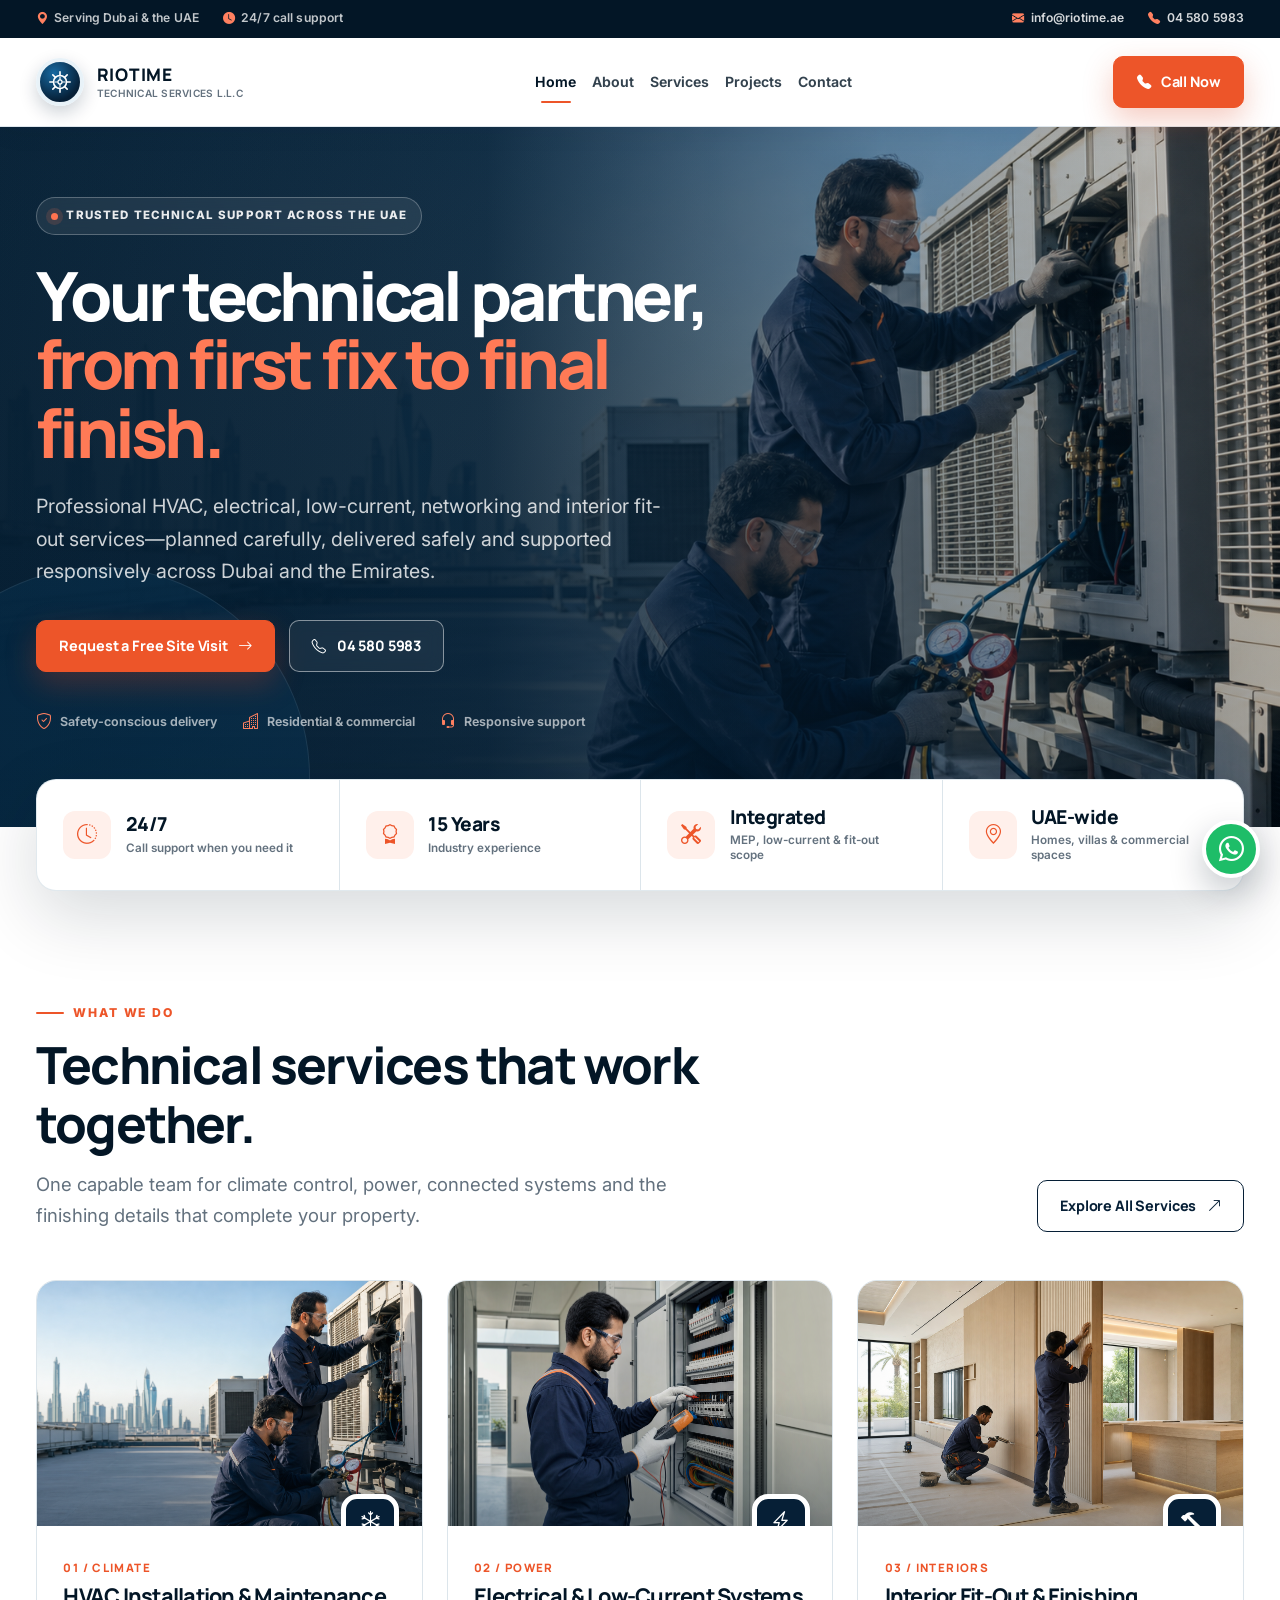
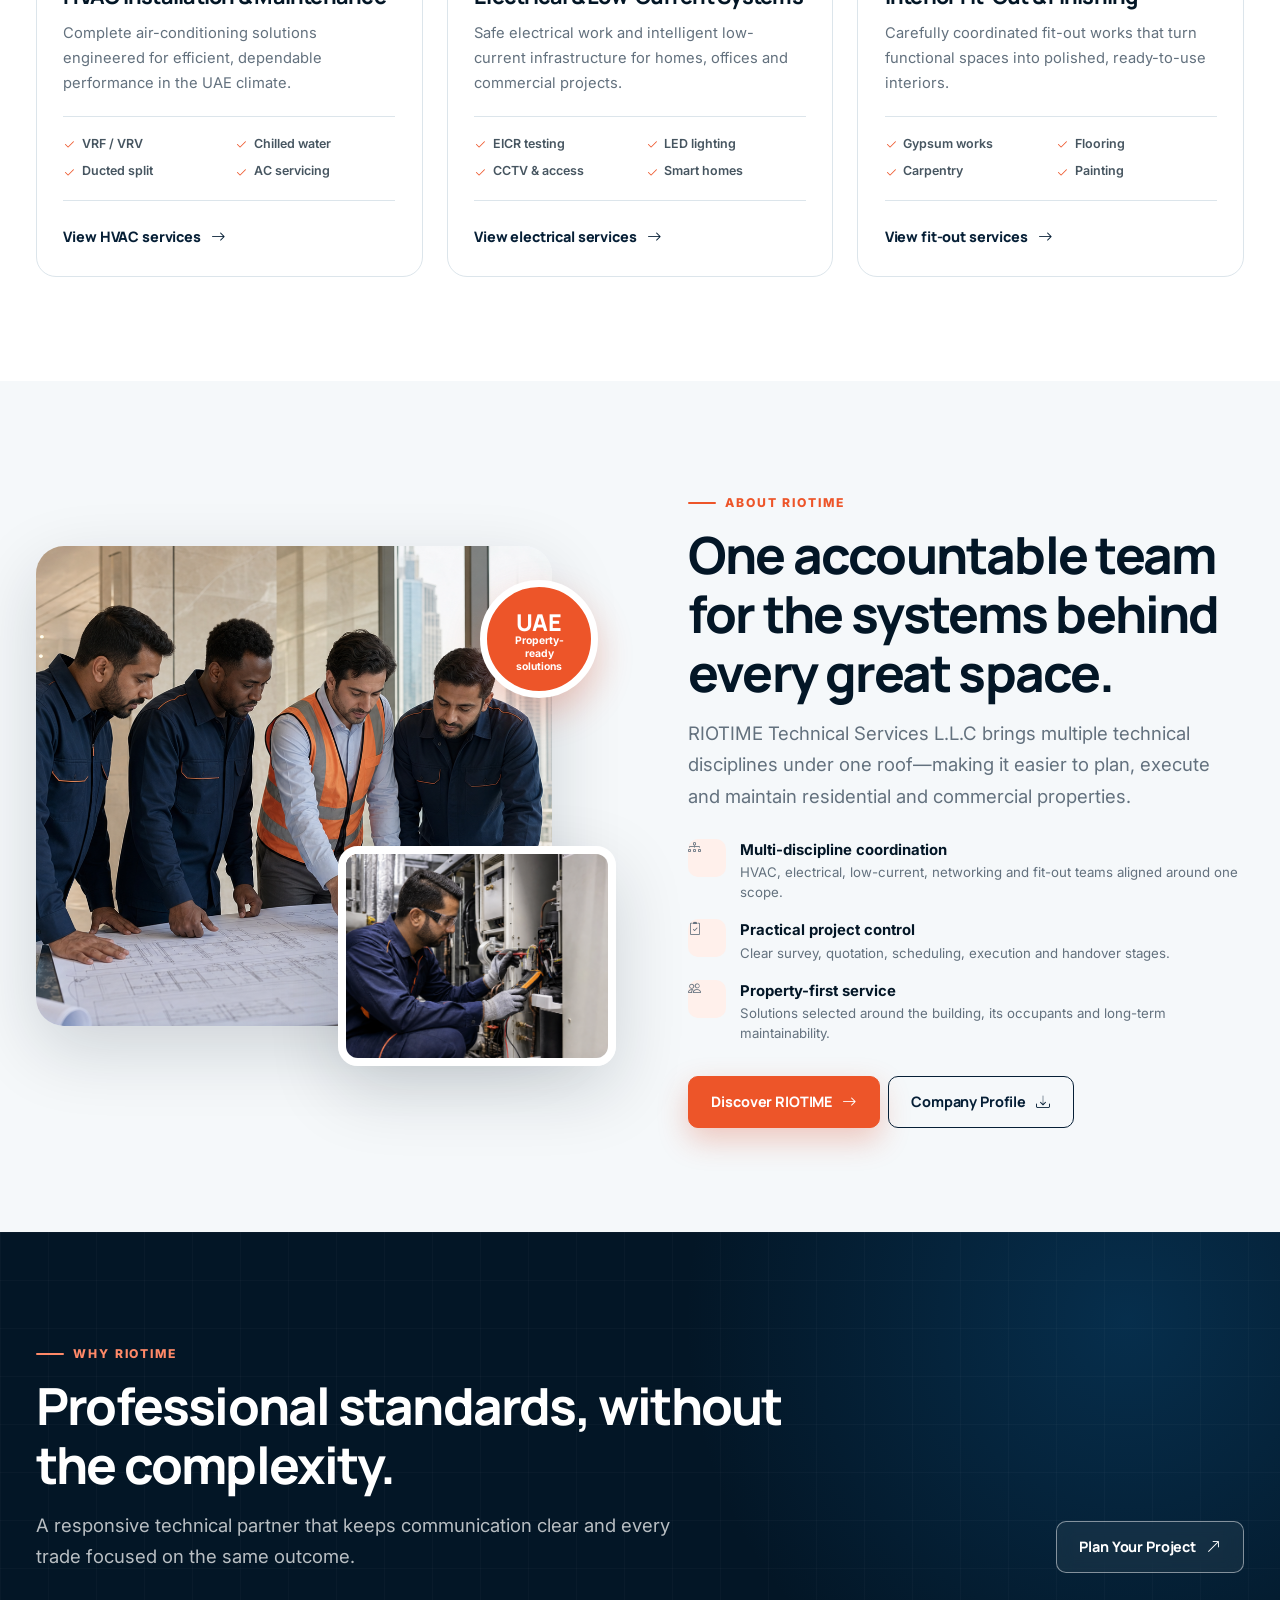
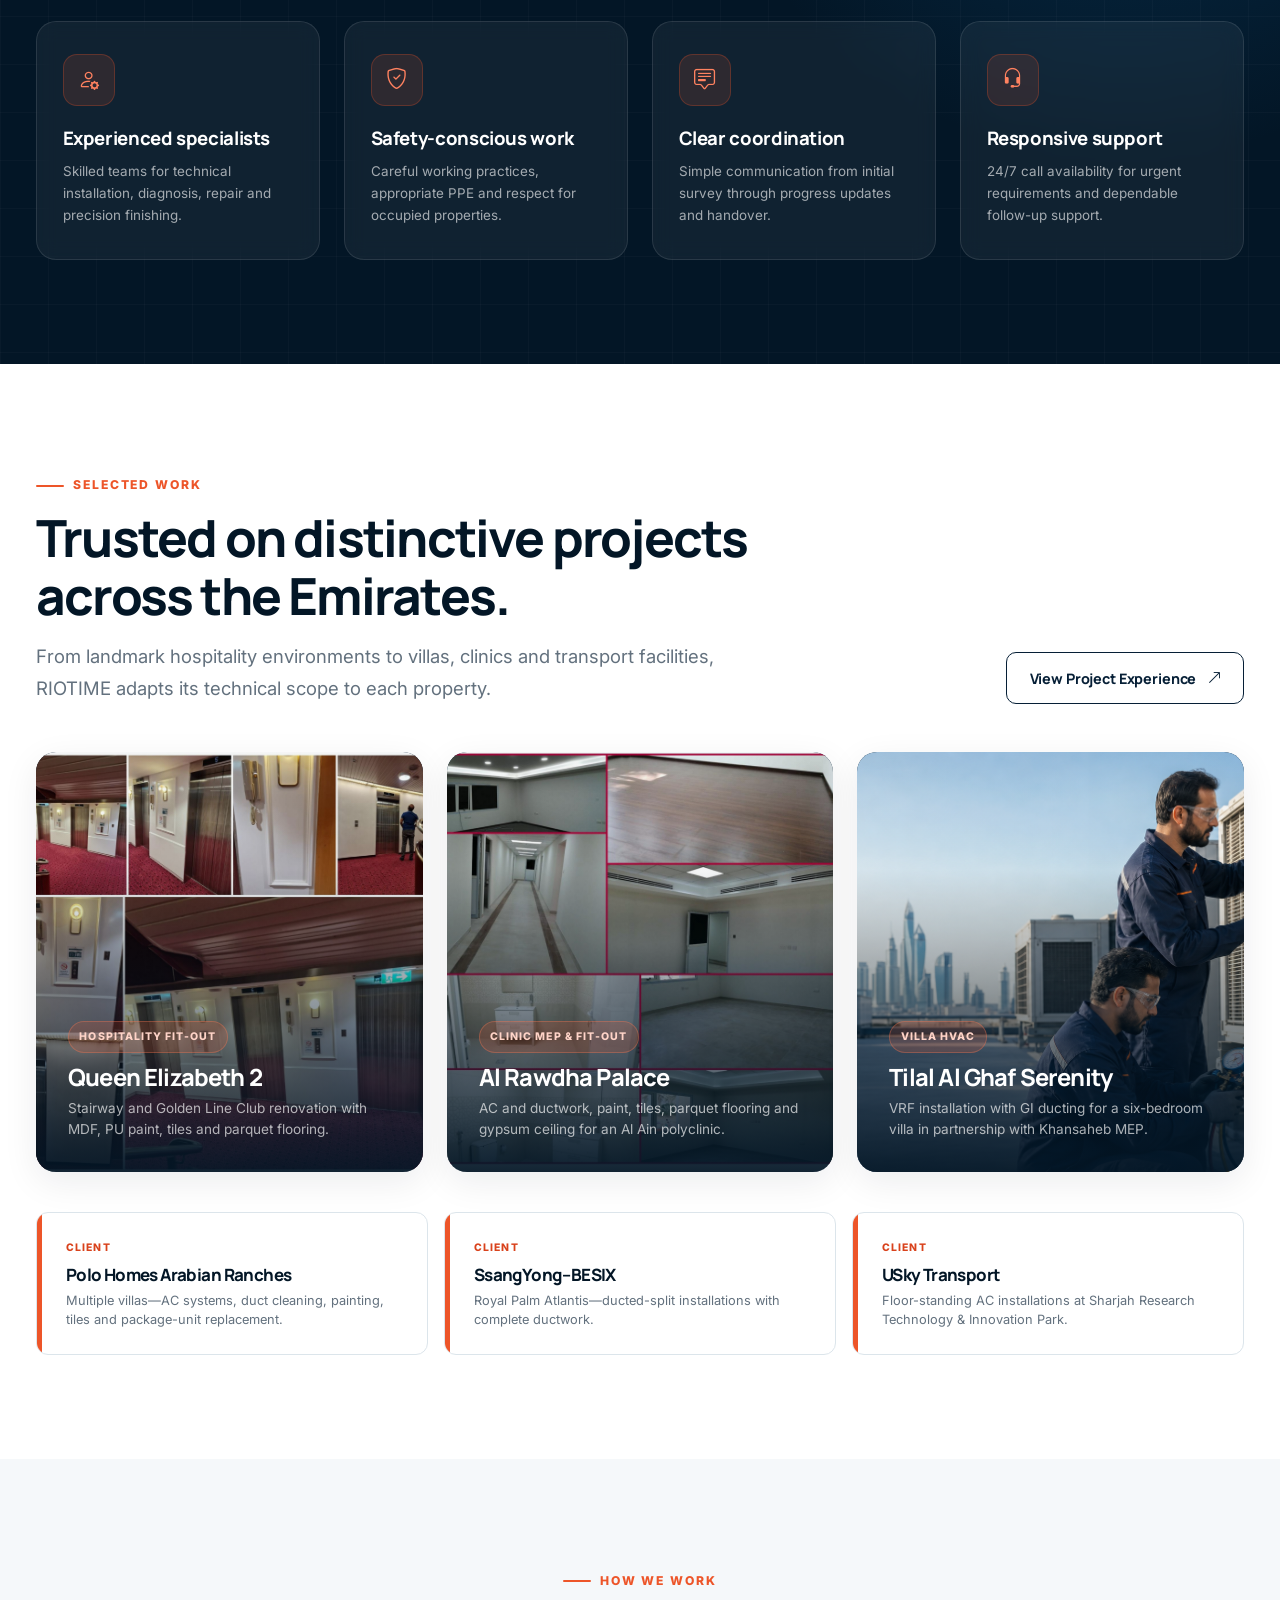
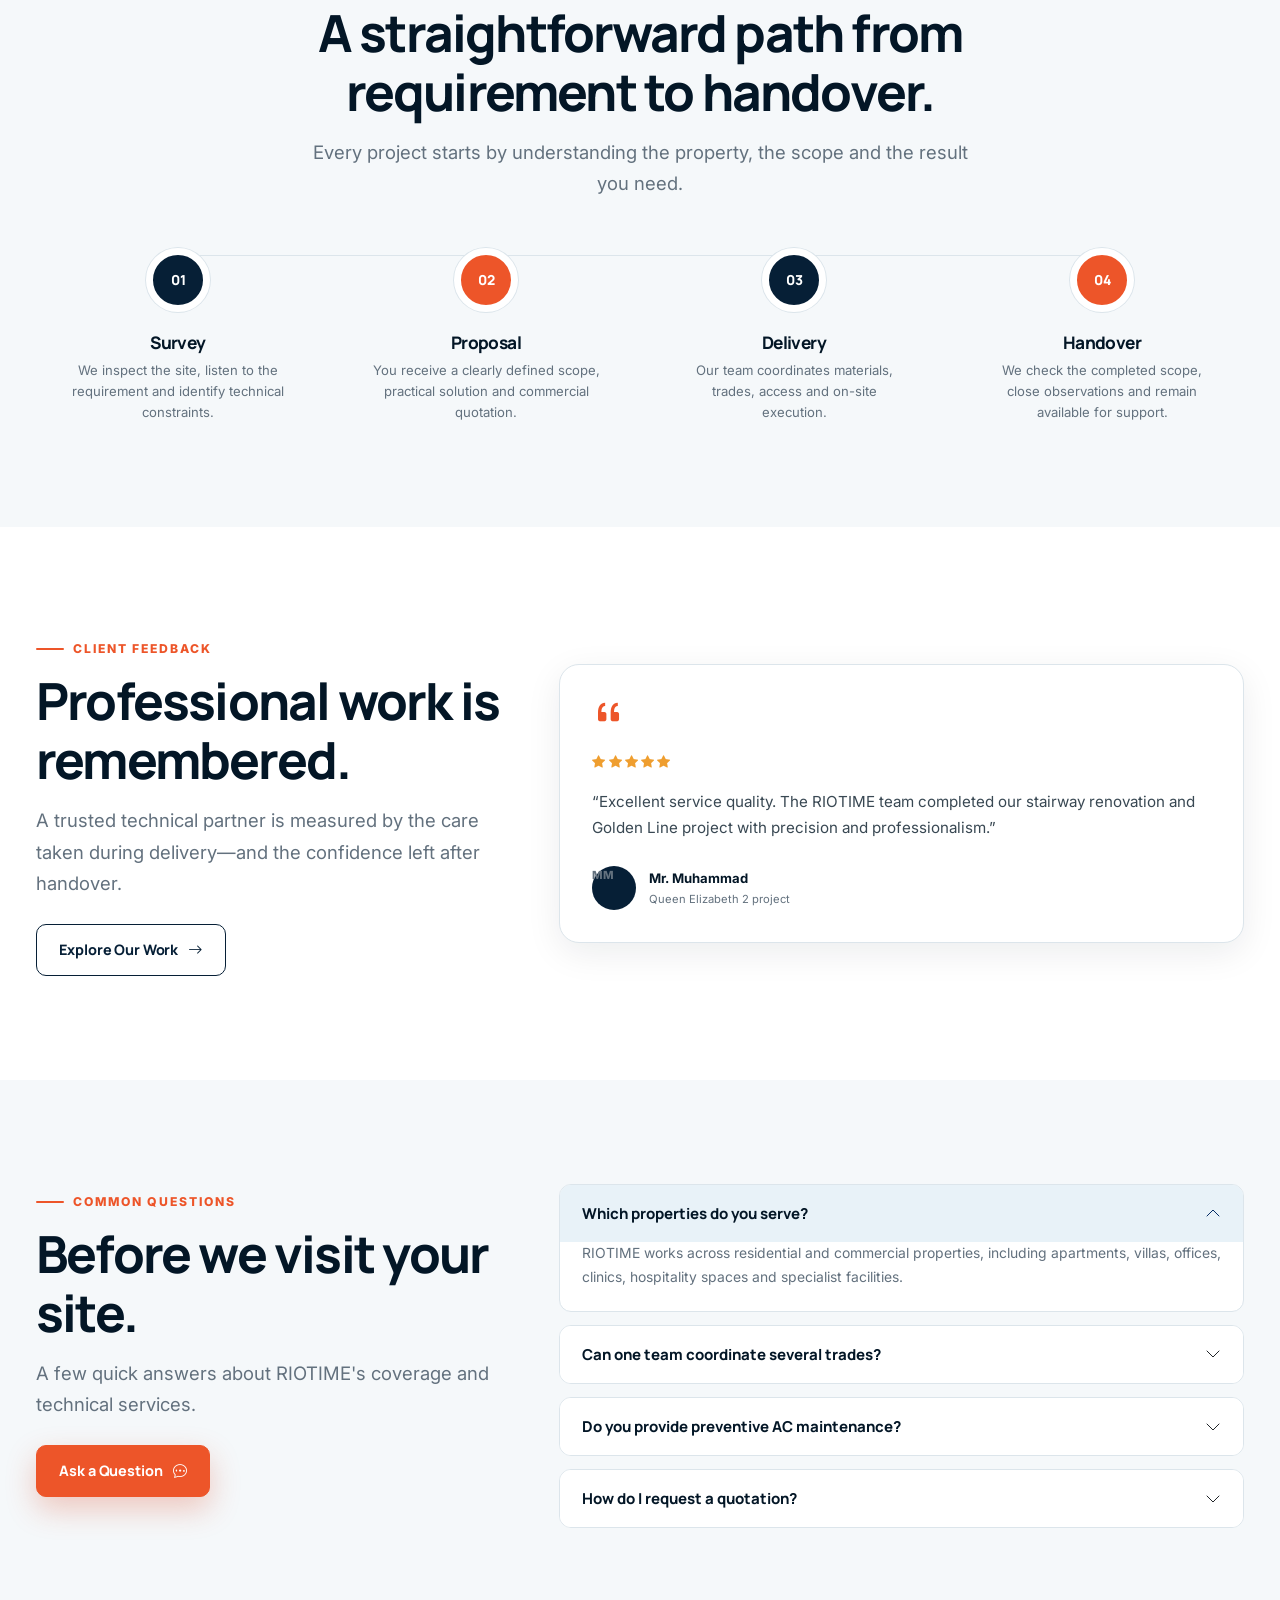
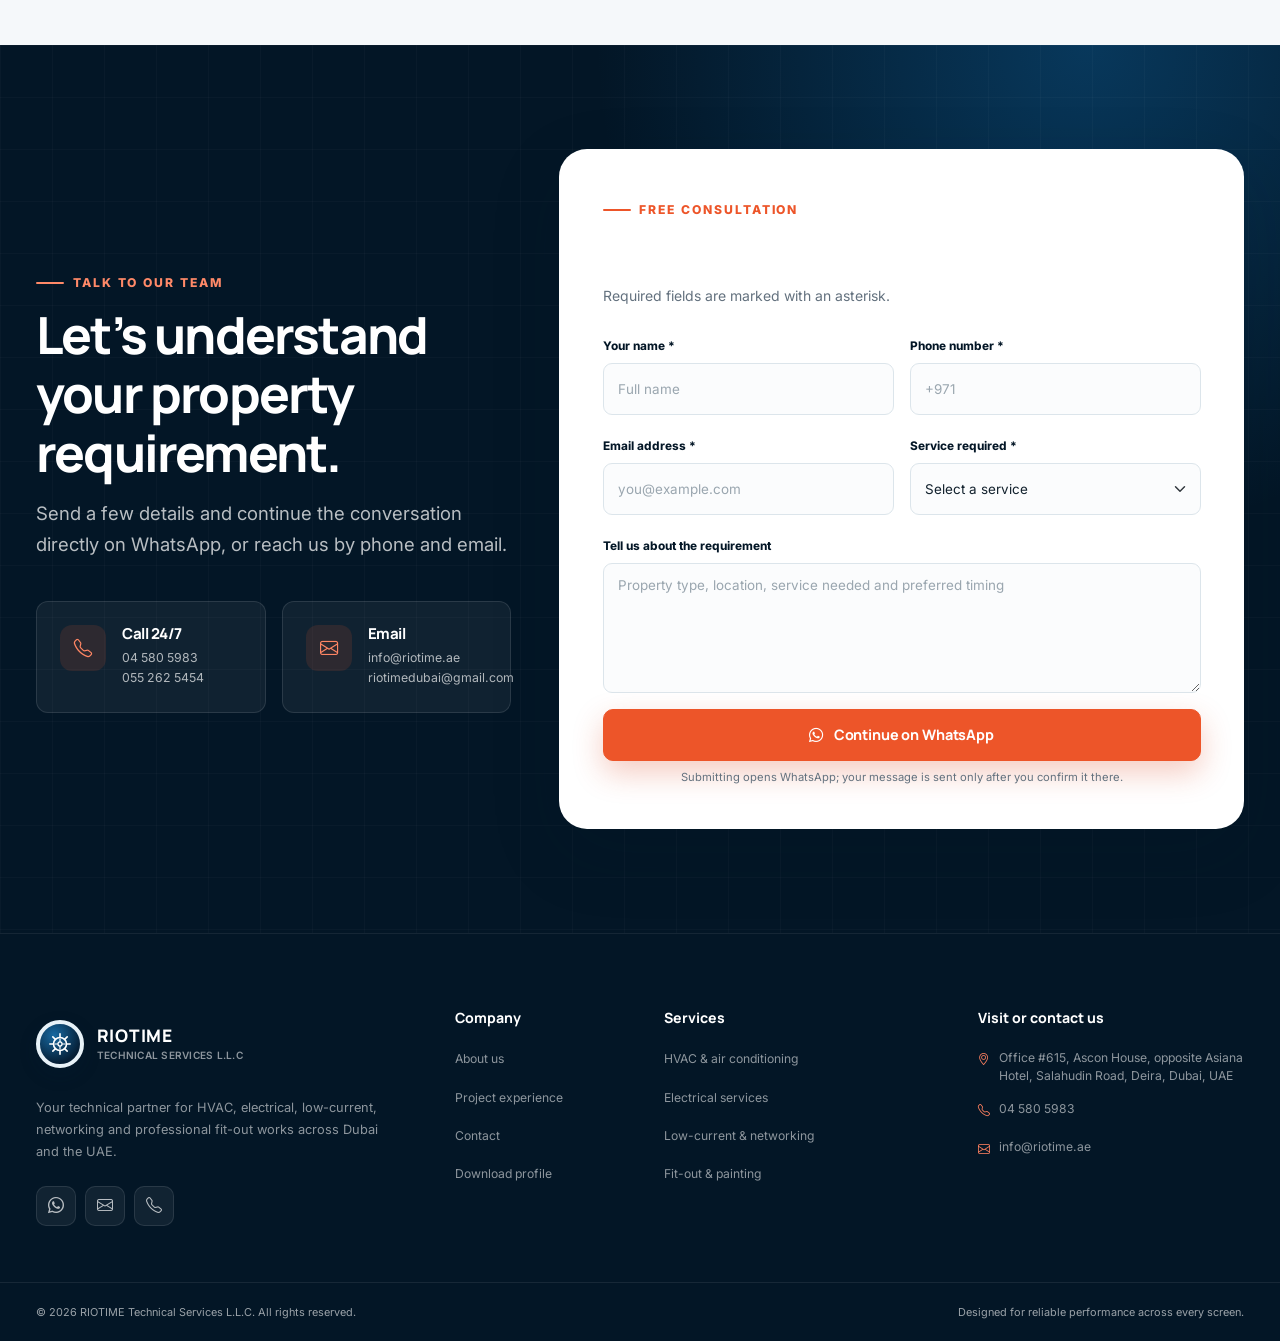
==== index.html @ e153d352 "Build responsive RIOTIME company website" ====
<!doctype html>
<html lang="en">
<head>
  <meta charset="utf-8">
  <meta name="viewport" content="width=device-width, initial-scale=1">
  <meta name="description" content="RIOTIME Technical Services provides professional HVAC, electrical, low-current, networking and interior fit-out services across Dubai and the UAE.">
  <meta name="theme-color" content="#061f36">
  <meta property="og:title" content="RIOTIME Technical Services LLC">
  <meta property="og:description" content="Your technical partner for HVAC, electrical, low-current, networking and fit-out works across the UAE.">
  <meta property="og:type" content="website">
  <meta property="og:image" content="assets/images/hero-hvac.png">
  <meta property="og:url" content="https://www.riotime.ae/">
  <title>RIOTIME Technical Services LLC | Dubai, UAE</title>

  <link rel="icon" href="assets/images/favicon.svg" type="image/svg+xml">
  <link rel="manifest" href="site.webmanifest">
  <link rel="preconnect" href="https://fonts.googleapis.com">
  <link rel="preconnect" href="https://fonts.gstatic.com" crossorigin>
  <link href="https://fonts.googleapis.com/css2?family=Inter:wght@400;500;600;700&family=Manrope:wght@600;700;800&display=swap" rel="stylesheet">
  <link href="https://cdn.jsdelivr.net/npm/bootstrap@5.3.3/dist/css/bootstrap.min.css" rel="stylesheet" integrity="sha384-QWTKZyjpPEjISv5WaRU9OFeRpok6YctnYmDr5pNlyT2bRjXh0JMhjY6hW+ALEwIH" crossorigin="anonymous">
  <link rel="stylesheet" href="https://cdn.jsdelivr.net/npm/bootstrap-icons@1.11.3/font/bootstrap-icons.min.css">
  <link rel="stylesheet" href="assets/css/style.css">
  <script type="application/ld+json">
  {
    "@context": "https://schema.org",
    "@type": "HomeAndConstructionBusiness",
    "name": "RIOTIME Technical Services L.L.C",
    "url": "https://www.riotime.ae/",
    "email": "info@riotime.ae",
    "telephone": ["+971455805983", "+971552625454"],
    "description": "HVAC, electrical, low-current, networking and interior fit-out services across Dubai and the UAE.",
    "address": {
      "@type": "PostalAddress",
      "streetAddress": "Office #615, Ascon House, Salahudin Road, Deira",
      "addressLocality": "Dubai",
      "addressCountry": "AE"
    },
    "areaServed": {
      "@type": "Country",
      "name": "United Arab Emirates"
    }
  }
  </script>
</head>
<body>
  <a class="skip-link" href="#main-content">Skip to main content</a>

  <header class="site-header sticky-top">
    <div class="utility-bar">
      <div class="container d-flex align-items-center justify-content-between py-2">
        <div class="d-flex align-items-center gap-4">
          <span class="utility-bar__item"><i class="bi bi-geo-alt-fill"></i> Serving Dubai &amp; the UAE</span>
          <span class="utility-bar__item"><i class="bi bi-clock-fill"></i> 24/7 call support</span>
        </div>
        <div class="d-flex align-items-center gap-4">
          <a class="utility-bar__item" href="mailto:info@riotime.ae"><i class="bi bi-envelope-fill"></i> info@riotime.ae</a>
          <a class="utility-bar__item" href="tel:+971455805983"><i class="bi bi-telephone-fill"></i> 04 580 5983</a>
        </div>
      </div>
    </div>

    <nav class="navbar navbar-expand-lg site-navbar" aria-label="Primary navigation">
      <div class="container">
        <a class="navbar-brand" href="index.html" aria-label="RIOTIME home">
          <span class="navbar-brand__mark"><img src="assets/images/logo-mark.svg" alt=""></span>
          <span class="navbar-brand__text">
            <span class="navbar-brand__name">RIOTIME</span>
            <span class="navbar-brand__sub">TECHNICAL SERVICES L.L.C</span>
          </span>
        </a>

        <button class="navbar-toggler" type="button" data-bs-toggle="collapse" data-bs-target="#mainNav" aria-controls="mainNav" aria-expanded="false" aria-label="Toggle navigation">
          <span class="navbar-toggler-icon"></span>
        </button>

        <div class="collapse navbar-collapse" id="mainNav">
          <ul class="navbar-nav mx-auto">
            <li class="nav-item"><a class="nav-link active" aria-current="page" href="index.html">Home</a></li>
            <li class="nav-item"><a class="nav-link" href="about.html">About</a></li>
            <li class="nav-item"><a class="nav-link" href="services.html">Services</a></li>
            <li class="nav-item"><a class="nav-link" href="projects.html">Projects</a></li>
            <li class="nav-item"><a class="nav-link" href="contact.html">Contact</a></li>
          </ul>
          <div class="d-flex flex-column flex-lg-row gap-2 mt-4 mt-lg-0">
            <a class="btn btn-primary" href="tel:+971552625454"><i class="bi bi-telephone-fill"></i> Call Now</a>
          </div>
        </div>
      </div>
    </nav>
  </header>

  <main id="main-content">
    <section class="hero" aria-labelledby="hero-title">
      <div class="container">
        <div class="hero__content">
          <div class="hero__badge"><span></span> Trusted technical support across the UAE</div>
          <h1 id="hero-title">Your technical partner, <em>from first fix to final finish.</em></h1>
          <p class="hero__lead">Professional HVAC, electrical, low-current, networking and interior fit-out services—planned carefully, delivered safely and supported responsively across Dubai and the Emirates.</p>
          <div class="hero__actions">
            <a class="btn btn-primary" href="contact.html#enquiry"><span>Request a Free Site Visit</span><i class="bi bi-arrow-right"></i></a>
            <a class="btn btn-outline-light" href="tel:+971455805983"><i class="bi bi-telephone"></i><span>04 580 5983</span></a>
          </div>
          <div class="hero__trust" aria-label="RIOTIME service benefits">
            <span class="hero__trust-item"><i class="bi bi-shield-check"></i> Safety-conscious delivery</span>
            <span class="hero__trust-item"><i class="bi bi-buildings"></i> Residential &amp; commercial</span>
            <span class="hero__trust-item"><i class="bi bi-headset"></i> Responsive support</span>
          </div>
        </div>
      </div>
    </section>

    <section class="trust-strip" aria-label="RIOTIME at a glance">
      <div class="container">
        <div class="trust-strip__inner">
          <div class="trust-stat">
            <span class="trust-stat__icon"><i class="bi bi-clock-history"></i></span>
            <span><strong class="trust-stat__value">24/7</strong><span class="trust-stat__label">Call support when you need it</span></span>
          </div>
          <div class="trust-stat">
            <span class="trust-stat__icon"><i class="bi bi-award"></i></span>
            <span><strong class="trust-stat__value">15 Years</strong><span class="trust-stat__label">Industry experience</span></span>
          </div>
          <div class="trust-stat">
            <span class="trust-stat__icon"><i class="bi bi-tools"></i></span>
            <span><strong class="trust-stat__value">Integrated</strong><span class="trust-stat__label">MEP, low-current &amp; fit-out scope</span></span>
          </div>
          <div class="trust-stat">
            <span class="trust-stat__icon"><i class="bi bi-geo-alt"></i></span>
            <span><strong class="trust-stat__value">UAE-wide</strong><span class="trust-stat__label">Homes, villas &amp; commercial spaces</span></span>
          </div>
        </div>
      </div>
    </section>

    <section class="section" aria-labelledby="services-title">
      <div class="container">
        <div class="row align-items-end g-4 mb-5">
          <div class="col-lg-8 reveal">
            <span class="section__eyebrow">What we do</span>
            <h2 class="section__title" id="services-title">Technical services that work together.</h2>
            <p class="section__intro">One capable team for climate control, power, connected systems and the finishing details that complete your property.</p>
          </div>
          <div class="col-lg-4 text-lg-end reveal reveal-delay-1">
            <a class="btn btn-outline-navy" href="services.html">Explore All Services <i class="bi bi-arrow-up-right"></i></a>
          </div>
        </div>

        <div class="row g-4">
          <div class="col-lg-4 col-md-6 reveal">
            <article class="service-card">
              <div class="service-card__media">
                <img src="assets/images/hero-hvac.png" alt="RIOTIME technicians maintaining rooftop HVAC equipment" loading="lazy">
                <span class="service-card__icon"><i class="bi bi-snow"></i></span>
              </div>
              <div class="service-card__body">
                <span class="service-card__number">01 / CLIMATE</span>
                <h3>HVAC Installation &amp; Maintenance</h3>
                <p>Complete air-conditioning solutions engineered for efficient, dependable performance in the UAE climate.</p>
                <ul class="service-card__list">
                  <li><i class="bi bi-check2"></i> VRF / VRV</li>
                  <li><i class="bi bi-check2"></i> Chilled water</li>
                  <li><i class="bi bi-check2"></i> Ducted split</li>
                  <li><i class="bi bi-check2"></i> AC servicing</li>
                </ul>
                <a class="btn btn-link-arrow" href="services.html#hvac">View HVAC services <i class="bi bi-arrow-right"></i></a>
              </div>
            </article>
          </div>

          <div class="col-lg-4 col-md-6 reveal reveal-delay-1">
            <article class="service-card">
              <div class="service-card__media">
                <img src="assets/images/service-electrical.png" alt="Electrician testing a modern distribution panel" loading="lazy">
                <span class="service-card__icon"><i class="bi bi-lightning-charge"></i></span>
              </div>
              <div class="service-card__body">
                <span class="service-card__number">02 / POWER</span>
                <h3>Electrical &amp; Low-Current Systems</h3>
                <p>Safe electrical work and intelligent low-current infrastructure for homes, offices and commercial projects.</p>
                <ul class="service-card__list">
                  <li><i class="bi bi-check2"></i> EICR testing</li>
                  <li><i class="bi bi-check2"></i> LED lighting</li>
                  <li><i class="bi bi-check2"></i> CCTV &amp; access</li>
                  <li><i class="bi bi-check2"></i> Smart homes</li>
                </ul>
                <a class="btn btn-link-arrow" href="services.html#electrical">View electrical services <i class="bi bi-arrow-right"></i></a>
              </div>
            </article>
          </div>

          <div class="col-lg-4 col-md-6 reveal reveal-delay-2">
            <article class="service-card">
              <div class="service-card__media">
                <img src="assets/images/service-fitout.png" alt="RIOTIME team completing a premium villa fit-out" loading="lazy">
                <span class="service-card__icon"><i class="bi bi-hammer"></i></span>
              </div>
              <div class="service-card__body">
                <span class="service-card__number">03 / INTERIORS</span>
                <h3>Interior Fit-Out &amp; Finishing</h3>
                <p>Carefully coordinated fit-out works that turn functional spaces into polished, ready-to-use interiors.</p>
                <ul class="service-card__list">
                  <li><i class="bi bi-check2"></i> Gypsum works</li>
                  <li><i class="bi bi-check2"></i> Flooring</li>
                  <li><i class="bi bi-check2"></i> Carpentry</li>
                  <li><i class="bi bi-check2"></i> Painting</li>
                </ul>
                <a class="btn btn-link-arrow" href="services.html#fitout">View fit-out services <i class="bi bi-arrow-right"></i></a>
              </div>
            </article>
          </div>
        </div>
      </div>
    </section>

    <section class="section section--surface" aria-labelledby="about-title">
      <div class="container">
        <div class="row align-items-center g-5">
          <div class="col-lg-6 reveal">
            <div class="image-composition">
              <img class="image-composition__main" src="assets/images/about-team.png" alt="RIOTIME technical team reviewing MEP plans">
              <img class="image-composition__detail" src="assets/images/project-maintenance.png" alt="Technician carrying out preventive HVAC maintenance" loading="lazy">
              <div class="image-composition__badge"><span><strong>UAE</strong>Property-ready solutions</span></div>
            </div>
          </div>
          <div class="col-lg-6 ps-lg-5 reveal reveal-delay-1">
            <span class="section__eyebrow">About RIOTIME</span>
            <h2 class="section__title" id="about-title">One accountable team for the systems behind every great space.</h2>
            <p class="section__intro">RIOTIME Technical Services L.L.C brings multiple technical disciplines under one roof—making it easier to plan, execute and maintain residential and commercial properties.</p>
            <ul class="feature-list">
              <li>
                <span class="feature-list__icon"><i class="bi bi-diagram-3"></i></span>
                <span><strong>Multi-discipline coordination</strong><span>HVAC, electrical, low-current, networking and fit-out teams aligned around one scope.</span></span>
              </li>
              <li>
                <span class="feature-list__icon"><i class="bi bi-clipboard2-check"></i></span>
                <span><strong>Practical project control</strong><span>Clear survey, quotation, scheduling, execution and handover stages.</span></span>
              </li>
              <li>
                <span class="feature-list__icon"><i class="bi bi-people"></i></span>
                <span><strong>Property-first service</strong><span>Solutions selected around the building, its occupants and long-term maintainability.</span></span>
              </li>
            </ul>
            <div class="d-flex flex-wrap gap-2">
              <a class="btn btn-primary" href="about.html">Discover RIOTIME <i class="bi bi-arrow-right"></i></a>
              <a class="btn btn-outline-navy" href="assets/docs/riotime-company-profile.pdf" download>Company Profile <i class="bi bi-download"></i></a>
            </div>
          </div>
        </div>
      </div>
    </section>

    <section class="section section--navy" aria-labelledby="why-title">
      <div class="container">
        <div class="row g-4 align-items-end mb-5">
          <div class="col-lg-8 reveal">
            <span class="section__eyebrow section__eyebrow--light">Why RIOTIME</span>
            <h2 class="section__title" id="why-title">Professional standards, without the complexity.</h2>
            <p class="section__intro">A responsive technical partner that keeps communication clear and every trade focused on the same outcome.</p>
          </div>
          <div class="col-lg-4 text-lg-end reveal reveal-delay-1">
            <a class="btn btn-outline-light" href="contact.html">Plan Your Project <i class="bi bi-arrow-up-right"></i></a>
          </div>
        </div>
        <div class="row g-4">
          <div class="col-lg-3 col-md-6 reveal">
            <article class="why-card">
              <span class="why-card__icon"><i class="bi bi-person-gear"></i></span>
              <h3>Experienced specialists</h3>
              <p>Skilled teams for technical installation, diagnosis, repair and precision finishing.</p>
            </article>
          </div>
          <div class="col-lg-3 col-md-6 reveal reveal-delay-1">
            <article class="why-card">
              <span class="why-card__icon"><i class="bi bi-shield-check"></i></span>
              <h3>Safety-conscious work</h3>
              <p>Careful working practices, appropriate PPE and respect for occupied properties.</p>
            </article>
          </div>
          <div class="col-lg-3 col-md-6 reveal reveal-delay-2">
            <article class="why-card">
              <span class="why-card__icon"><i class="bi bi-chat-square-text"></i></span>
              <h3>Clear coordination</h3>
              <p>Simple communication from initial survey through progress updates and handover.</p>
            </article>
          </div>
          <div class="col-lg-3 col-md-6 reveal reveal-delay-3">
            <article class="why-card">
              <span class="why-card__icon"><i class="bi bi-headset"></i></span>
              <h3>Responsive support</h3>
              <p>24/7 call availability for urgent requirements and dependable follow-up support.</p>
            </article>
          </div>
        </div>
      </div>
    </section>

    <section class="section" aria-labelledby="projects-title">
      <div class="container">
        <div class="row align-items-end g-4 mb-5">
          <div class="col-lg-8 reveal">
            <span class="section__eyebrow">Selected work</span>
            <h2 class="section__title" id="projects-title">Trusted on distinctive projects across the Emirates.</h2>
            <p class="section__intro">From landmark hospitality environments to villas, clinics and transport facilities, RIOTIME adapts its technical scope to each property.</p>
          </div>
          <div class="col-lg-4 text-lg-end reveal reveal-delay-1">
            <a class="btn btn-outline-navy" href="projects.html">View Project Experience <i class="bi bi-arrow-up-right"></i></a>
          </div>
        </div>

        <div class="row g-4">
          <div class="col-lg-4 reveal">
            <a class="project-card" href="projects.html#queen-elizabeth-2" aria-label="Read about the Queen Elizabeth 2 project">
              <img src="assets/images/project-qe2.jpg" alt="Completed RIOTIME stairway and interior renovation work aboard Queen Elizabeth 2" loading="lazy">
              <span class="project-card__arrow"><i class="bi bi-arrow-up-right"></i></span>
              <span class="project-card__content">
                <span class="project-card__type">Hospitality Fit-Out</span>
                <h3>Queen Elizabeth 2</h3>
                <p>Stairway and Golden Line Club renovation with MDF, PU paint, tiles and parquet flooring.</p>
              </span>
            </a>
          </div>
          <div class="col-lg-4 reveal reveal-delay-1">
            <a class="project-card" href="projects.html#rawdha-palace" aria-label="Read about the Al Rawdha Palace project">
              <img src="assets/images/project-rawdha.jpg" alt="Completed RIOTIME interior and ceiling works at Al Rawdha Palace polyclinic" loading="lazy">
              <span class="project-card__arrow"><i class="bi bi-arrow-up-right"></i></span>
              <span class="project-card__content">
                <span class="project-card__type">Clinic MEP &amp; Fit-Out</span>
                <h3>Al Rawdha Palace</h3>
                <p>AC and ductwork, paint, tiles, parquet flooring and gypsum ceiling for an Al Ain polyclinic.</p>
              </span>
            </a>
          </div>
          <div class="col-lg-4 reveal reveal-delay-2">
            <a class="project-card" href="projects.html#tilal-al-ghaf" aria-label="Read about the Tilal Al Ghaf project">
              <img src="assets/images/hero-hvac.png" alt="Commercial HVAC installation and maintenance" loading="lazy">
              <span class="project-card__arrow"><i class="bi bi-arrow-up-right"></i></span>
              <span class="project-card__content">
                <span class="project-card__type">Villa HVAC</span>
                <h3>Tilal Al Ghaf Serenity</h3>
                <p>VRF installation with GI ducting for a six-bedroom villa in partnership with Khansaheb MEP.</p>
              </span>
            </a>
          </div>
        </div>

        <div class="row g-3 mt-4" aria-label="Completed project clients">
          <div class="col-lg-4 col-md-6 reveal">
            <article class="client-card"><span class="client-card__label">Client</span><h3>Polo Homes Arabian Ranches</h3><p>Multiple villas—AC systems, duct cleaning, painting, tiles and package-unit replacement.</p></article>
          </div>
          <div class="col-lg-4 col-md-6 reveal reveal-delay-1">
            <article class="client-card"><span class="client-card__label">Client</span><h3>SsangYong–BESIX</h3><p>Royal Palm Atlantis—ducted-split installations with complete ductwork.</p></article>
          </div>
          <div class="col-lg-4 col-md-6 reveal reveal-delay-2">
            <article class="client-card"><span class="client-card__label">Client</span><h3>USky Transport</h3><p>Floor-standing AC installations at Sharjah Research Technology &amp; Innovation Park.</p></article>
          </div>
        </div>
      </div>
    </section>

    <section class="section section--surface" aria-labelledby="process-title">
      <div class="container">
        <div class="text-center mx-auto mb-5 reveal">
          <span class="section__eyebrow">How we work</span>
          <h2 class="section__title mx-auto" id="process-title">A straightforward path from requirement to handover.</h2>
          <p class="section__intro mx-auto">Every project starts by understanding the property, the scope and the result you need.</p>
        </div>
        <div class="row g-4 process-grid">
          <div class="col-lg-3 col-sm-6 process-step reveal">
            <span class="process-step__number">01</span>
            <h3>Survey</h3>
            <p>We inspect the site, listen to the requirement and identify technical constraints.</p>
          </div>
          <div class="col-lg-3 col-sm-6 process-step reveal reveal-delay-1">
            <span class="process-step__number">02</span>
            <h3>Proposal</h3>
            <p>You receive a clearly defined scope, practical solution and commercial quotation.</p>
          </div>
          <div class="col-lg-3 col-sm-6 process-step reveal reveal-delay-2">
            <span class="process-step__number">03</span>
            <h3>Delivery</h3>
            <p>Our team coordinates materials, trades, access and on-site execution.</p>
          </div>
          <div class="col-lg-3 col-sm-6 process-step reveal reveal-delay-3">
            <span class="process-step__number">04</span>
            <h3>Handover</h3>
            <p>We check the completed scope, close observations and remain available for support.</p>
          </div>
        </div>
      </div>
    </section>

    <section class="section" aria-labelledby="testimonial-title">
      <div class="container">
        <div class="row g-5 align-items-center">
          <div class="col-lg-5 reveal">
            <span class="section__eyebrow">Client feedback</span>
            <h2 class="section__title" id="testimonial-title">Professional work is remembered.</h2>
            <p class="section__intro">A trusted technical partner is measured by the care taken during delivery—and the confidence left after handover.</p>
            <a class="btn btn-outline-navy mt-4" href="projects.html">Explore Our Work <i class="bi bi-arrow-right"></i></a>
          </div>
          <div class="col-lg-7 reveal reveal-delay-1">
            <article class="testimonial-card">
              <i class="bi bi-quote testimonial-card__quote" aria-hidden="true"></i>
              <div class="testimonial-card__stars" aria-label="Five-star feedback">
                <i class="bi bi-star-fill"></i><i class="bi bi-star-fill"></i><i class="bi bi-star-fill"></i><i class="bi bi-star-fill"></i><i class="bi bi-star-fill"></i>
              </div>
              <blockquote>“Excellent service quality. The RIOTIME team completed our stairway renovation and Golden Line project with precision and professionalism.”</blockquote>
              <div class="testimonial-card__author">
                <span class="testimonial-card__avatar">MM</span>
                <span><strong>Mr. Muhammad</strong><span>Queen Elizabeth 2 project</span></span>
              </div>
            </article>
          </div>
        </div>
      </div>
    </section>

    <section class="section section--surface" aria-labelledby="faq-title">
      <div class="container">
        <div class="row g-5">
          <div class="col-lg-5 reveal">
            <span class="section__eyebrow">Common questions</span>
            <h2 class="section__title" id="faq-title">Before we visit your site.</h2>
            <p class="section__intro">A few quick answers about RIOTIME's coverage and technical services.</p>
            <div class="mt-4">
              <a class="btn btn-primary" href="contact.html">Ask a Question <i class="bi bi-chat-dots"></i></a>
            </div>
          </div>
          <div class="col-lg-7 reveal reveal-delay-1">
            <div class="accordion" id="homeFaq">
              <div class="accordion-item">
                <h3 class="accordion-header">
                  <button class="accordion-button" type="button" data-bs-toggle="collapse" data-bs-target="#faqOne" aria-expanded="true" aria-controls="faqOne">Which properties do you serve?</button>
                </h3>
                <div id="faqOne" class="accordion-collapse collapse show" data-bs-parent="#homeFaq">
                  <div class="accordion-body">RIOTIME works across residential and commercial properties, including apartments, villas, offices, clinics, hospitality spaces and specialist facilities.</div>
                </div>
              </div>
              <div class="accordion-item">
                <h3 class="accordion-header">
                  <button class="accordion-button collapsed" type="button" data-bs-toggle="collapse" data-bs-target="#faqTwo" aria-expanded="false" aria-controls="faqTwo">Can one team coordinate several trades?</button>
                </h3>
                <div id="faqTwo" class="accordion-collapse collapse" data-bs-parent="#homeFaq">
                  <div class="accordion-body">Yes. RIOTIME can coordinate HVAC, electrical, low-current, networking, fit-out and painting scopes under one project plan, subject to the site survey and agreed quotation.</div>
                </div>
              </div>
              <div class="accordion-item">
                <h3 class="accordion-header">
                  <button class="accordion-button collapsed" type="button" data-bs-toggle="collapse" data-bs-target="#faqThree" aria-expanded="false" aria-controls="faqThree">Do you provide preventive AC maintenance?</button>
                </h3>
                <div id="faqThree" class="accordion-collapse collapse" data-bs-parent="#homeFaq">
                  <div class="accordion-body">Yes. Services include inspection, deep cleaning and servicing, filter and coil cleaning, gas top-up, condenser cleaning, repair and scheduled preventive maintenance.</div>
                </div>
              </div>
              <div class="accordion-item">
                <h3 class="accordion-header">
                  <button class="accordion-button collapsed" type="button" data-bs-toggle="collapse" data-bs-target="#faqFour" aria-expanded="false" aria-controls="faqFour">How do I request a quotation?</button>
                </h3>
                <div id="faqFour" class="accordion-collapse collapse" data-bs-parent="#homeFaq">
                  <div class="accordion-body">Call 04 580 5983 or 055 262 5454, email info@riotime.ae, or complete the enquiry form below. Share the location, service required and a short description so the team can respond efficiently.</div>
                </div>
              </div>
            </div>
          </div>
        </div>
      </div>
    </section>

    <section class="section contact-hero" id="enquiry" aria-labelledby="contact-title">
      <div class="container">
        <div class="row g-5 align-items-center">
          <div class="col-lg-5 reveal">
            <span class="section__eyebrow section__eyebrow--light">Talk to our team</span>
            <h2 class="section__title" id="contact-title">Let’s understand your property requirement.</h2>
            <p class="section__intro">Send a few details and continue the conversation directly on WhatsApp, or reach us by phone and email.</p>
            <div class="row g-3 mt-4">
              <div class="col-sm-6">
                <div class="contact-info-card">
                  <span class="contact-info-card__icon"><i class="bi bi-telephone"></i></span>
                  <span><h3>Call 24/7</h3><a href="tel:+971455805983">04 580 5983</a><a href="tel:+971552625454">055 262 5454</a></span>
                </div>
              </div>
              <div class="col-sm-6">
                <div class="contact-info-card">
                  <span class="contact-info-card__icon"><i class="bi bi-envelope"></i></span>
                  <span><h3>Email</h3><a href="mailto:info@riotime.ae">info@riotime.ae</a><a href="mailto:riotimedubai@gmail.com">riotimedubai@gmail.com</a></span>
                </div>
              </div>
            </div>
          </div>

          <div class="col-lg-7 reveal reveal-delay-1">
            <form class="contact-form-card needs-validation" data-whatsapp-form data-whatsapp="971552625454" novalidate>
              <div class="mb-4">
                <span class="section__eyebrow">Free consultation</span>
                <h2 class="mb-2">Request a site visit</h2>
                <p class="text-muted-rt small mb-0">Required fields are marked with an asterisk.</p>
              </div>
              <div class="row g-3">
                <div class="col-md-6">
                  <label class="form-label" for="home-name">Your name *</label>
                  <input class="form-control" id="home-name" name="name" type="text" autocomplete="name" placeholder="Full name" required>
                  <div class="invalid-feedback">Please enter your name.</div>
                </div>
                <div class="col-md-6">
                  <label class="form-label" for="home-phone">Phone number *</label>
                  <input class="form-control" id="home-phone" name="phone" type="tel" autocomplete="tel" placeholder="+971" required>
                  <div class="invalid-feedback">Please enter your phone number.</div>
                </div>
                <div class="col-md-6">
                  <label class="form-label" for="home-email">Email address *</label>
                  <input class="form-control" id="home-email" name="email" type="email" autocomplete="email" placeholder="you@example.com" required>
                  <div class="invalid-feedback">Please enter a valid email.</div>
                </div>
                <div class="col-md-6">
                  <label class="form-label" for="home-service">Service required *</label>
                  <select class="form-select" id="home-service" name="service" required>
                    <option value="" selected disabled>Select a service</option>
                    <option>HVAC installation or maintenance</option>
                    <option>Electrical services</option>
                    <option>Low-current or networking</option>
                    <option>Interior fit-out</option>
                    <option>Painting or finishing</option>
                    <option>Other requirement</option>
                  </select>
                  <div class="invalid-feedback">Please select a service.</div>
                </div>
                <div class="col-12">
                  <label class="form-label" for="home-message">Tell us about the requirement</label>
                  <textarea class="form-control" id="home-message" name="message" placeholder="Property type, location, service needed and preferred timing"></textarea>
                </div>
                <div class="col-12">
                  <div class="form-alert mb-3">Thank you. WhatsApp is opening with your enquiry ready to send.</div>
                  <button class="btn btn-primary w-100" type="submit"><i class="bi bi-whatsapp"></i> Continue on WhatsApp</button>
                  <p class="form-note text-center mt-2 mb-0">Submitting opens WhatsApp; your message is sent only after you confirm it there.</p>
                </div>
              </div>
            </form>
          </div>
        </div>
      </div>
    </section>
  </main>

  <footer class="site-footer">
    <div class="site-footer__main">
      <div class="container">
        <div class="row g-5">
          <div class="col-lg-4">
            <a class="navbar-brand" href="index.html" aria-label="RIOTIME home">
              <span class="navbar-brand__mark"><img src="assets/images/logo-mark.svg" alt=""></span>
              <span class="navbar-brand__text">
                <span class="navbar-brand__name">RIOTIME</span>
                <span class="navbar-brand__sub">TECHNICAL SERVICES L.L.C</span>
              </span>
            </a>
            <p class="site-footer__about">Your technical partner for HVAC, electrical, low-current, networking and professional fit-out works across Dubai and the UAE.</p>
            <div class="footer-socials">
              <a href="https://wa.me/971552625454" target="_blank" rel="noopener" aria-label="WhatsApp RIOTIME"><i class="bi bi-whatsapp"></i></a>
              <a href="mailto:info@riotime.ae" aria-label="Email RIOTIME"><i class="bi bi-envelope"></i></a>
              <a href="tel:+971455805983" aria-label="Call RIOTIME"><i class="bi bi-telephone"></i></a>
            </div>
          </div>
          <div class="col-6 col-lg-2">
            <h3>Company</h3>
            <ul class="footer-links">
              <li><a href="about.html">About us</a></li>
              <li><a href="projects.html">Project experience</a></li>
              <li><a href="contact.html">Contact</a></li>
              <li><a href="assets/docs/riotime-company-profile.pdf" download>Download profile</a></li>
            </ul>
          </div>
          <div class="col-6 col-lg-3">
            <h3>Services</h3>
            <ul class="footer-links">
              <li><a href="services.html#hvac">HVAC &amp; air conditioning</a></li>
              <li><a href="services.html#electrical">Electrical services</a></li>
              <li><a href="services.html#low-current">Low-current &amp; networking</a></li>
              <li><a href="services.html#fitout">Fit-out &amp; painting</a></li>
            </ul>
          </div>
          <div class="col-lg-3">
            <h3>Visit or contact us</h3>
            <ul class="footer-links">
              <li><span><i class="bi bi-geo-alt"></i> Office #615, Ascon House, opposite Asiana Hotel, Salahudin Road, Deira, Dubai, UAE</span></li>
              <li><a href="tel:+971455805983"><i class="bi bi-telephone"></i> 04 580 5983</a></li>
              <li><a href="mailto:info@riotime.ae"><i class="bi bi-envelope"></i> info@riotime.ae</a></li>
            </ul>
          </div>
        </div>
      </div>
    </div>
    <div class="site-footer__bottom">
      <div class="container d-flex flex-column flex-md-row align-items-center justify-content-between gap-2">
        <span>&copy; <span data-current-year></span> RIOTIME Technical Services L.L.C. All rights reserved.</span>
        <span>Designed for reliable performance across every screen.</span>
      </div>
    </div>
  </footer>

  <a class="floating-whatsapp" href="https://wa.me/971552625454?text=Hello%20RIOTIME%2C%20I%20would%20like%20to%20discuss%20a%20technical%20service." target="_blank" rel="noopener" aria-label="Chat with RIOTIME on WhatsApp"><i class="bi bi-whatsapp"></i></a>
  <button class="back-to-top" type="button" aria-label="Back to top"><i class="bi bi-chevron-up"></i></button>
  <div class="mobile-action-bar" aria-label="Quick contact actions">
    <a href="tel:+971552625454"><i class="bi bi-telephone-fill"></i> Call RIOTIME</a>
    <a href="https://wa.me/971552625454" target="_blank" rel="noopener"><i class="bi bi-whatsapp"></i> WhatsApp</a>
  </div>

  <script src="https://cdn.jsdelivr.net/npm/bootstrap@5.3.3/dist/js/bootstrap.bundle.min.js" integrity="sha384-YvpcrYf0tY3lHB60NNkmXc5s9fDVZLESaAA55NDzOxhy9GkcOdihxK1eN7N6jIeHz" crossorigin="anonymous"></script>
  <script src="assets/js/main.js"></script>
</body>
</html>
---- assets/css/style.css ----
/* ==========================================================================
   RIOTIME Technical Services LLC
   Static presentation website — custom design system on Bootstrap 5
   ========================================================================== */

:root {
  --rt-navy-950: #031626;
  --rt-navy-900: #061f36;
  --rt-navy-800: #082b49;
  --rt-navy-700: #0b3b63;
  --rt-blue-600: #0d5d96;
  --rt-blue-100: #e8f2f8;
  --rt-orange-600: #d9421c;
  --rt-orange-500: #ed5529;
  --rt-orange-100: #fff0eb;
  --rt-ink: #12212d;
  --rt-muted: #63717e;
  --rt-border: #dce5eb;
  --rt-surface: #f5f8fa;
  --rt-white: #ffffff;
  --rt-shadow-sm: 0 10px 35px rgba(3, 22, 38, 0.08);
  --rt-shadow-lg: 0 24px 70px rgba(3, 22, 38, 0.16);
  --rt-radius-sm: 12px;
  --rt-radius: 20px;
  --rt-radius-lg: 28px;
  --rt-transition: 220ms cubic-bezier(0.2, 0.7, 0.3, 1);
}

html {
  scroll-behavior: smooth;
}

body {
  min-width: 320px;
  color: var(--rt-ink);
  background: var(--rt-white);
  font-family: "Inter", system-ui, -apple-system, BlinkMacSystemFont, "Segoe UI", sans-serif;
  font-size: 16px;
  line-height: 1.7;
  overflow-x: hidden;
  -webkit-font-smoothing: antialiased;
}

body.menu-open {
  overflow: hidden;
}

h1,
h2,
h3,
h4,
h5,
h6,
.navbar-brand,
.btn {
  font-family: "Manrope", "Inter", system-ui, sans-serif;
}

h1,
h2,
h3,
h4,
h5,
h6 {
  color: var(--rt-navy-950);
  font-weight: 750;
  letter-spacing: -0.035em;
  line-height: 1.15;
}

p {
  margin-bottom: 1.25rem;
}

a {
  color: var(--rt-blue-600);
  text-decoration: none;
  transition: color var(--rt-transition);
}

a:hover {
  color: var(--rt-orange-600);
}

img {
  max-width: 100%;
}

::selection {
  color: var(--rt-white);
  background: var(--rt-orange-500);
}

.container {
  --bs-gutter-x: 2rem;
  max-width: 1240px;
}

.section {
  padding: 104px 0;
}

.section--compact {
  padding: 76px 0;
}

.section--surface {
  background: var(--rt-surface);
}

.section--navy {
  position: relative;
  color: rgba(255, 255, 255, 0.78);
  background:
    radial-gradient(circle at 88% 12%, rgba(13, 93, 150, 0.34), transparent 34%),
    var(--rt-navy-950);
  overflow: hidden;
}

.section--navy::before {
  position: absolute;
  inset: 0;
  background-image:
    linear-gradient(rgba(255, 255, 255, 0.025) 1px, transparent 1px),
    linear-gradient(90deg, rgba(255, 255, 255, 0.025) 1px, transparent 1px);
  background-size: 48px 48px;
  content: "";
  pointer-events: none;
}

.section--navy > .container {
  position: relative;
  z-index: 1;
}

.section--navy h1,
.section--navy h2,
.section--navy h3,
.section--navy h4 {
  color: var(--rt-white);
}

.section__eyebrow {
  display: inline-flex;
  gap: 0.55rem;
  align-items: center;
  margin-bottom: 1rem;
  color: var(--rt-orange-500);
  font-size: 0.76rem;
  font-weight: 800;
  letter-spacing: 0.16em;
  line-height: 1;
  text-transform: uppercase;
}

.section__eyebrow::before {
  width: 28px;
  height: 2px;
  background: currentColor;
  border-radius: 20px;
  content: "";
}

.section__eyebrow--light {
  color: #ff8968;
}

.section__title {
  max-width: 760px;
  margin-bottom: 1rem;
  font-size: clamp(2rem, 4vw, 3.35rem);
}

.section__intro {
  max-width: 680px;
  margin-bottom: 0;
  color: var(--rt-muted);
  font-size: clamp(1rem, 1.7vw, 1.16rem);
}

.section--navy .section__intro {
  color: rgba(255, 255, 255, 0.72);
}

.text-orange {
  color: var(--rt-orange-500) !important;
}

.text-muted-rt {
  color: var(--rt-muted) !important;
}

.surface-card {
  border: 1px solid var(--rt-border);
  border-radius: var(--rt-radius);
  background: var(--rt-white);
  box-shadow: var(--rt-shadow-sm);
}

/* Accessibility */
.skip-link {
  position: fixed;
  top: -80px;
  left: 1rem;
  z-index: 9999;
  padding: 0.7rem 1rem;
  color: var(--rt-white);
  background: var(--rt-navy-950);
  border-radius: 0 0 10px 10px;
  font-weight: 700;
}

.skip-link:focus {
  top: 0;
  color: var(--rt-white);
}

:focus-visible {
  outline: 3px solid rgba(237, 85, 41, 0.5);
  outline-offset: 3px;
}

/* Buttons */
.btn {
  display: inline-flex;
  min-height: 52px;
  gap: 0.65rem;
  align-items: center;
  justify-content: center;
  padding: 0.78rem 1.4rem;
  border-radius: 10px;
  font-size: 0.9rem;
  font-weight: 750;
  letter-spacing: -0.01em;
  transition:
    transform var(--rt-transition),
    box-shadow var(--rt-transition),
    color var(--rt-transition),
    border-color var(--rt-transition),
    background-color var(--rt-transition);
}

.btn:hover {
  transform: translateY(-2px);
}

.btn-primary {
  --bs-btn-color: var(--rt-white);
  --bs-btn-bg: var(--rt-orange-500);
  --bs-btn-border-color: var(--rt-orange-500);
  --bs-btn-hover-color: var(--rt-white);
  --bs-btn-hover-bg: var(--rt-orange-600);
  --bs-btn-hover-border-color: var(--rt-orange-600);
  --bs-btn-active-bg: var(--rt-orange-600);
  --bs-btn-active-border-color: var(--rt-orange-600);
  box-shadow: 0 12px 30px rgba(217, 66, 28, 0.27);
}

.btn-outline-light {
  --bs-btn-border-color: rgba(255, 255, 255, 0.48);
  --bs-btn-hover-color: var(--rt-navy-950);
  --bs-btn-hover-bg: var(--rt-white);
  --bs-btn-hover-border-color: var(--rt-white);
  color: var(--rt-white);
  background: rgba(255, 255, 255, 0.06);
  backdrop-filter: blur(8px);
}

.btn-outline-navy {
  color: var(--rt-navy-900);
  border: 1px solid var(--rt-navy-900);
  background: transparent;
}

.btn-outline-navy:hover {
  color: var(--rt-white);
  background: var(--rt-navy-900);
  border-color: var(--rt-navy-900);
}

.btn-link-arrow {
  min-height: auto;
  padding: 0;
  color: var(--rt-navy-900);
  border: 0;
  font-weight: 800;
}

.btn-link-arrow:hover {
  color: var(--rt-orange-600);
  transform: none;
}

.btn-link-arrow i {
  transition: transform var(--rt-transition);
}

.btn-link-arrow:hover i {
  transform: translateX(4px);
}

/* Header */
.utility-bar {
  position: relative;
  z-index: 1031;
  min-height: 38px;
  color: rgba(255, 255, 255, 0.76);
  background: var(--rt-navy-950);
  font-size: 0.76rem;
  font-weight: 600;
  letter-spacing: 0.01em;
}

.utility-bar a {
  color: rgba(255, 255, 255, 0.84);
}

.utility-bar a:hover {
  color: var(--rt-white);
}

.utility-bar__item {
  display: inline-flex;
  gap: 0.38rem;
  align-items: center;
}

.utility-bar__item i {
  color: #ff8060;
}

.site-header {
  position: relative;
  z-index: 1030;
}

.site-navbar {
  min-height: 84px;
  padding: 0;
  background: rgba(255, 255, 255, 0.97);
  border-bottom: 1px solid rgba(220, 229, 235, 0.9);
  box-shadow: 0 6px 24px rgba(3, 22, 38, 0.05);
  backdrop-filter: blur(14px);
}

.site-navbar.is-scrolled {
  min-height: 72px;
  box-shadow: 0 10px 35px rgba(3, 22, 38, 0.12);
}

.site-navbar,
.site-navbar .navbar-brand__mark,
.site-navbar .navbar-brand__sub {
  transition: all var(--rt-transition);
}

.navbar-brand {
  display: inline-flex;
  gap: 0.8rem;
  align-items: center;
  margin-right: 2rem;
  padding: 0.6rem 0;
  color: var(--rt-navy-950);
}

.navbar-brand:hover {
  color: var(--rt-navy-950);
}

.navbar-brand__mark {
  display: grid;
  width: 48px;
  height: 48px;
  place-items: center;
  flex: 0 0 auto;
  color: var(--rt-white);
  background:
    radial-gradient(circle at 35% 28%, #1769a1, var(--rt-navy-900) 72%);
  border: 4px solid #e8f2f8;
  border-radius: 50%;
  box-shadow: 0 7px 18px rgba(6, 31, 54, 0.2);
}

.navbar-brand__mark svg,
.navbar-brand__mark img {
  width: 26px;
  height: 26px;
}

.navbar-brand__text {
  display: flex;
  flex-direction: column;
  line-height: 1.1;
}

.navbar-brand__name {
  font-size: 1.08rem;
  font-weight: 800;
  letter-spacing: 0.04em;
}

.navbar-brand__sub {
  margin-top: 0.26rem;
  color: var(--rt-muted);
  font-family: "Inter", sans-serif;
  font-size: 0.63rem;
  font-weight: 600;
  letter-spacing: 0.025em;
}

.site-navbar .nav-link {
  position: relative;
  padding: 2rem 0.85rem;
  color: #33424e;
  font-size: 0.88rem;
  font-weight: 650;
}

.site-navbar .nav-link::after {
  position: absolute;
  right: 0.85rem;
  bottom: 1.42rem;
  left: 0.85rem;
  height: 2px;
  background: var(--rt-orange-500);
  border-radius: 10px;
  content: "";
  opacity: 0;
  transform: scaleX(0);
  transition:
    opacity var(--rt-transition),
    transform var(--rt-transition);
}

.site-navbar .nav-link:hover,
.site-navbar .nav-link.active {
  color: var(--rt-navy-950);
}

.site-navbar .nav-link:hover::after,
.site-navbar .nav-link.active::after {
  opacity: 1;
  transform: scaleX(1);
}

.navbar-toggler {
  width: 46px;
  height: 46px;
  padding: 0;
  color: var(--rt-navy-900);
  border: 1px solid var(--rt-border);
  border-radius: 10px;
}

.navbar-toggler:focus {
  box-shadow: none;
}

.navbar-toggler-icon {
  width: 1.3em;
  height: 1.3em;
}

/* Home hero */
.hero {
  position: relative;
  display: flex;
  min-height: 690px;
  align-items: center;
  color: var(--rt-white);
  background:
    linear-gradient(90deg, rgba(3, 22, 38, 0.96) 0%, rgba(4, 30, 51, 0.9) 38%, rgba(5, 36, 62, 0.4) 69%, rgba(3, 22, 38, 0.12) 100%),
    url("../images/hero-hvac.png") center / cover no-repeat;
  overflow: hidden;
}

.hero::before {
  position: absolute;
  inset: 0;
  background:
    linear-gradient(180deg, rgba(3, 22, 38, 0.05), rgba(3, 22, 38, 0.28)),
    linear-gradient(90deg, rgba(13, 93, 150, 0.12), transparent 60%);
  content: "";
}

.hero::after {
  position: absolute;
  bottom: -160px;
  left: -110px;
  width: 420px;
  height: 420px;
  background: rgba(13, 93, 150, 0.14);
  border: 1px solid rgba(255, 255, 255, 0.08);
  border-radius: 50%;
  content: "";
}

.hero .container {
  position: relative;
  z-index: 1;
}

.hero__content {
  max-width: 720px;
  padding: 70px 0 92px;
}

.hero__badge {
  display: inline-flex;
  min-height: 38px;
  gap: 0.55rem;
  align-items: center;
  margin-bottom: 1.6rem;
  padding: 0.52rem 0.85rem;
  color: rgba(255, 255, 255, 0.9);
  border: 1px solid rgba(255, 255, 255, 0.26);
  border-radius: 999px;
  background: rgba(255, 255, 255, 0.08);
  font-size: 0.72rem;
  font-weight: 800;
  letter-spacing: 0.1em;
  text-transform: uppercase;
  backdrop-filter: blur(10px);
}

.hero__badge span {
  width: 7px;
  height: 7px;
  background: #ff7350;
  border-radius: 50%;
  box-shadow: 0 0 0 5px rgba(255, 115, 80, 0.15);
}

.hero h1 {
  max-width: 700px;
  margin-bottom: 1.5rem;
  color: var(--rt-white);
  font-size: clamp(2.8rem, 5.3vw, 5.25rem);
  font-weight: 780;
  letter-spacing: -0.055em;
  line-height: 1.01;
}

.hero h1 em {
  color: #ff7a56;
  font-style: normal;
}

.hero__lead {
  max-width: 650px;
  margin-bottom: 2rem;
  color: rgba(255, 255, 255, 0.8);
  font-size: clamp(1.02rem, 1.8vw, 1.23rem);
  line-height: 1.65;
}

.hero__actions {
  display: flex;
  gap: 0.85rem;
  flex-wrap: wrap;
}

.hero__trust {
  display: flex;
  gap: 1.6rem;
  align-items: center;
  margin-top: 2.25rem;
  color: rgba(255, 255, 255, 0.64);
  font-size: 0.78rem;
  font-weight: 650;
}

.hero__trust-item {
  display: inline-flex;
  gap: 0.5rem;
  align-items: center;
}

.hero__trust-item i {
  color: #ff8060;
  font-size: 1rem;
}

.trust-strip {
  position: relative;
  z-index: 3;
  margin-top: -48px;
}

.trust-strip__inner {
  display: grid;
  grid-template-columns: repeat(4, 1fr);
  overflow: hidden;
  border: 1px solid rgba(220, 229, 235, 0.85);
  border-radius: var(--rt-radius);
  background: var(--rt-white);
  box-shadow: var(--rt-shadow-lg);
}

.trust-stat {
  position: relative;
  display: flex;
  min-height: 110px;
  gap: 0.9rem;
  align-items: center;
  padding: 1.4rem 1.65rem;
}

.trust-stat + .trust-stat {
  border-left: 1px solid var(--rt-border);
}

.trust-stat__icon {
  display: grid;
  width: 48px;
  height: 48px;
  place-items: center;
  flex: 0 0 auto;
  color: var(--rt-orange-500);
  background: var(--rt-orange-100);
  border-radius: 12px;
  font-size: 1.25rem;
}

.trust-stat__value {
  display: block;
  color: var(--rt-navy-950);
  font-family: "Manrope", sans-serif;
  font-size: 1.2rem;
  font-weight: 800;
  letter-spacing: -0.025em;
  line-height: 1.2;
}

.trust-stat__label {
  display: block;
  margin-top: 0.25rem;
  color: var(--rt-muted);
  font-size: 0.73rem;
  font-weight: 600;
  line-height: 1.35;
}

/* Service cards */
.service-card {
  position: relative;
  height: 100%;
  overflow: hidden;
  border: 1px solid var(--rt-border);
  border-radius: var(--rt-radius);
  background: var(--rt-white);
  transition:
    transform var(--rt-transition),
    box-shadow var(--rt-transition),
    border-color var(--rt-transition);
}

.service-card:hover {
  border-color: rgba(13, 93, 150, 0.35);
  box-shadow: var(--rt-shadow-lg);
  transform: translateY(-8px);
}

.service-card__media {
  position: relative;
  height: 245px;
  overflow: hidden;
}

.service-card__media::after {
  position: absolute;
  inset: 0;
  background: linear-gradient(180deg, transparent 45%, rgba(3, 22, 38, 0.35));
  content: "";
}

.service-card__media img {
  width: 100%;
  height: 100%;
  object-fit: cover;
  transition: transform 600ms cubic-bezier(0.2, 0.7, 0.3, 1);
}

.service-card:hover .service-card__media img {
  transform: scale(1.045);
}

.service-card__icon {
  position: absolute;
  right: 1.4rem;
  bottom: -26px;
  z-index: 2;
  display: grid;
  width: 58px;
  height: 58px;
  place-items: center;
  color: var(--rt-white);
  background: var(--rt-navy-900);
  border: 5px solid var(--rt-white);
  border-radius: 16px;
  box-shadow: 0 12px 22px rgba(3, 22, 38, 0.24);
  font-size: 1.32rem;
}

.service-card__body {
  padding: 2rem 1.65rem 1.65rem;
}

.service-card__number {
  display: block;
  margin-bottom: 0.4rem;
  color: var(--rt-orange-500);
  font-family: "Manrope", sans-serif;
  font-size: 0.72rem;
  font-weight: 800;
  letter-spacing: 0.12em;
}

.service-card h3 {
  margin-bottom: 0.8rem;
  font-size: 1.35rem;
}

.service-card p {
  color: var(--rt-muted);
  font-size: 0.92rem;
  line-height: 1.7;
}

.service-card__list {
  display: grid;
  grid-template-columns: repeat(2, minmax(0, 1fr));
  gap: 0.45rem 0.7rem;
  margin: 1.15rem 0 1.35rem;
  padding: 1.1rem 0;
  border-top: 1px solid var(--rt-border);
  border-bottom: 1px solid var(--rt-border);
  list-style: none;
}

.service-card__list li {
  display: flex;
  gap: 0.42rem;
  align-items: flex-start;
  color: #465560;
  font-size: 0.78rem;
  font-weight: 600;
  line-height: 1.45;
}

.service-card__list i {
  margin-top: 0.12rem;
  color: var(--rt-orange-500);
}

/* About split */
.image-composition {
  position: relative;
  min-height: 520px;
}

.image-composition__main {
  width: calc(100% - 64px);
  height: 480px;
  object-fit: cover;
  border-radius: var(--rt-radius-lg);
  box-shadow: var(--rt-shadow-lg);
}

.image-composition__detail {
  position: absolute;
  right: 0;
  bottom: 0;
  width: 48%;
  height: 220px;
  object-fit: cover;
  border: 8px solid var(--rt-white);
  border-radius: var(--rt-radius);
  box-shadow: var(--rt-shadow-lg);
}

.image-composition__badge {
  position: absolute;
  top: 34px;
  right: 18px;
  display: grid;
  width: 118px;
  height: 118px;
  place-items: center;
  padding: 1rem;
  color: var(--rt-white);
  background: var(--rt-orange-500);
  border: 7px solid var(--rt-white);
  border-radius: 50%;
  box-shadow: 0 16px 35px rgba(217, 66, 28, 0.26);
  text-align: center;
}

.image-composition__badge strong {
  display: block;
  font-family: "Manrope", sans-serif;
  font-size: 1.45rem;
  line-height: 1;
}

.image-composition__badge span {
  display: block;
  margin-top: 0.3rem;
  font-size: 0.65rem;
  font-weight: 700;
  line-height: 1.25;
}

.feature-list {
  display: grid;
  gap: 1rem;
  margin: 1.65rem 0 2rem;
  padding: 0;
  list-style: none;
}

.feature-list li {
  display: flex;
  gap: 0.9rem;
  align-items: flex-start;
}

.feature-list__icon {
  display: grid;
  width: 38px;
  height: 38px;
  place-items: center;
  flex: 0 0 auto;
  color: var(--rt-orange-500);
  background: var(--rt-orange-100);
  border-radius: 10px;
}

.feature-list strong {
  display: block;
  margin-bottom: 0.14rem;
  color: var(--rt-navy-950);
  font-size: 0.93rem;
}

.feature-list span {
  display: block;
  color: var(--rt-muted);
  font-size: 0.83rem;
  line-height: 1.5;
}

/* Why us */
.why-card {
  position: relative;
  height: 100%;
  padding: 2rem 1.6rem;
  border: 1px solid rgba(255, 255, 255, 0.1);
  border-radius: var(--rt-radius);
  background: rgba(255, 255, 255, 0.055);
  backdrop-filter: blur(10px);
  transition:
    background-color var(--rt-transition),
    transform var(--rt-transition);
}

.why-card:hover {
  background: rgba(255, 255, 255, 0.09);
  transform: translateY(-5px);
}

.why-card__icon {
  display: grid;
  width: 52px;
  height: 52px;
  place-items: center;
  margin-bottom: 1.4rem;
  color: #ff8260;
  background: rgba(237, 85, 41, 0.13);
  border: 1px solid rgba(237, 85, 41, 0.28);
  border-radius: 14px;
  font-size: 1.32rem;
}

.why-card h3 {
  margin-bottom: 0.65rem;
  font-size: 1.16rem;
  letter-spacing: -0.02em;
}

.why-card p {
  margin: 0;
  color: rgba(255, 255, 255, 0.62);
  font-size: 0.84rem;
  line-height: 1.65;
}

/* Projects */
.project-card {
  position: relative;
  display: block;
  min-height: 420px;
  overflow: hidden;
  color: var(--rt-white);
  border-radius: var(--rt-radius);
  background: var(--rt-navy-900);
  box-shadow: var(--rt-shadow-sm);
}

.project-card:hover {
  color: var(--rt-white);
  box-shadow: var(--rt-shadow-lg);
}

.project-card img {
  position: absolute;
  inset: 0;
  width: 100%;
  height: 100%;
  object-fit: cover;
  transition: transform 700ms cubic-bezier(0.2, 0.7, 0.3, 1);
}

.project-card:hover img {
  transform: scale(1.055);
}

.project-card::after {
  position: absolute;
  inset: 0;
  background: linear-gradient(180deg, rgba(3, 22, 38, 0.04) 28%, rgba(3, 22, 38, 0.94) 100%);
  content: "";
}

.project-card__content {
  position: absolute;
  right: 0;
  bottom: 0;
  left: 0;
  z-index: 1;
  padding: 2rem;
}

.project-card__type {
  display: inline-flex;
  margin-bottom: 0.7rem;
  padding: 0.38rem 0.65rem;
  color: #ffd4c8;
  background: rgba(237, 85, 41, 0.18);
  border: 1px solid rgba(255, 125, 89, 0.32);
  border-radius: 999px;
  font-size: 0.66rem;
  font-weight: 800;
  letter-spacing: 0.1em;
  text-transform: uppercase;
}

.project-card h3 {
  margin-bottom: 0.45rem;
  color: var(--rt-white);
  font-size: 1.48rem;
}

.project-card p {
  margin: 0;
  color: rgba(255, 255, 255, 0.67);
  font-size: 0.85rem;
  line-height: 1.55;
}

.project-card__arrow {
  position: absolute;
  top: 1.35rem;
  right: 1.35rem;
  z-index: 2;
  display: grid;
  width: 42px;
  height: 42px;
  place-items: center;
  color: var(--rt-navy-950);
  background: var(--rt-white);
  border-radius: 50%;
  opacity: 0;
  transform: translateY(8px);
  transition:
    opacity var(--rt-transition),
    transform var(--rt-transition);
}

.project-card:hover .project-card__arrow {
  opacity: 1;
  transform: translateY(0);
}

.client-card {
  position: relative;
  height: 100%;
  padding: 1.6rem 1.55rem 1.55rem 1.8rem;
  overflow: hidden;
  border: 1px solid var(--rt-border);
  border-radius: var(--rt-radius-sm);
  background: var(--rt-white);
  transition:
    transform var(--rt-transition),
    box-shadow var(--rt-transition);
}

.client-card::before {
  position: absolute;
  top: 0;
  bottom: 0;
  left: 0;
  width: 5px;
  background: var(--rt-orange-500);
  border-radius: 10px;
  content: "";
}

.client-card:hover {
  box-shadow: var(--rt-shadow-sm);
  transform: translateY(-4px);
}

.client-card__label {
  display: block;
  margin-bottom: 0.5rem;
  color: var(--rt-orange-600);
  font-size: 0.65rem;
  font-weight: 800;
  letter-spacing: 0.11em;
  text-transform: uppercase;
}

.client-card h3 {
  margin-bottom: 0.4rem;
  font-size: 1.06rem;
}

.client-card p {
  margin: 0;
  color: var(--rt-muted);
  font-size: 0.8rem;
  line-height: 1.5;
}

/* Process */
.process-grid {
  position: relative;
}

.process-grid::before {
  position: absolute;
  top: 31px;
  right: 12%;
  left: 12%;
  height: 1px;
  background: var(--rt-border);
  content: "";
}

.process-step {
  position: relative;
  z-index: 1;
  text-align: center;
}

.process-step__number {
  display: grid;
  width: 64px;
  height: 64px;
  margin: 0 auto 1.3rem;
  place-items: center;
  color: var(--rt-white);
  background: var(--rt-navy-900);
  border: 7px solid var(--rt-white);
  border-radius: 50%;
  box-shadow: 0 0 0 1px var(--rt-border);
  font-family: "Manrope", sans-serif;
  font-size: 0.86rem;
  font-weight: 800;
}

.process-step:nth-child(2) .process-step__number,
.process-step:nth-child(4) .process-step__number {
  background: var(--rt-orange-500);
}

.process-step h3 {
  margin-bottom: 0.5rem;
  font-size: 1.08rem;
}

.process-step p {
  max-width: 230px;
  margin: 0 auto;
  color: var(--rt-muted);
  font-size: 0.82rem;
  line-height: 1.6;
}

/* Testimonials */
.testimonial-card {
  height: 100%;
  padding: 2rem;
  border: 1px solid var(--rt-border);
  border-radius: var(--rt-radius);
  background: var(--rt-white);
  box-shadow: var(--rt-shadow-sm);
}

.testimonial-card__quote {
  color: var(--rt-orange-500);
  font-size: 2.1rem;
  line-height: 1;
}

.testimonial-card__stars {
  display: flex;
  gap: 0.2rem;
  margin: 1rem 0;
  color: #ef9e2f;
  font-size: 0.82rem;
}

.testimonial-card blockquote {
  margin-bottom: 1.5rem;
  color: #394853;
  font-size: 0.95rem;
  line-height: 1.75;
}

.testimonial-card__author {
  display: flex;
  gap: 0.8rem;
  align-items: center;
}

.testimonial-card__avatar {
  display: grid;
  width: 44px;
  height: 44px;
  place-items: center;
  color: var(--rt-white);
  background: var(--rt-navy-900);
  border-radius: 50%;
  font-size: 0.76rem;
  font-weight: 800;
}

.testimonial-card__author strong,
.testimonial-card__author span {
  display: block;
}

.testimonial-card__author strong {
  color: var(--rt-navy-950);
  font-size: 0.82rem;
}

.testimonial-card__author span {
  color: var(--rt-muted);
  font-size: 0.7rem;
}

/* CTA */
.cta-panel {
  position: relative;
  padding: 3.2rem 3.4rem;
  overflow: hidden;
  color: rgba(255, 255, 255, 0.77);
  background:
    linear-gradient(110deg, rgba(6, 31, 54, 0.98), rgba(8, 59, 99, 0.94)),
    url("../images/project-maintenance.png") center / cover no-repeat;
  border-radius: var(--rt-radius-lg);
  box-shadow: var(--rt-shadow-lg);
}

.cta-panel::after {
  position: absolute;
  top: -180px;
  right: -120px;
  width: 380px;
  height: 380px;
  border: 70px solid rgba(255, 255, 255, 0.045);
  border-radius: 50%;
  content: "";
}

.cta-panel > .row {
  position: relative;
  z-index: 1;
}

.cta-panel h2 {
  max-width: 700px;
  margin-bottom: 0.7rem;
  color: var(--rt-white);
  font-size: clamp(1.85rem, 3.8vw, 3rem);
}

.cta-panel p {
  max-width: 620px;
  margin: 0;
  color: rgba(255, 255, 255, 0.69);
}

/* FAQ */
.accordion-item {
  margin-bottom: 0.8rem;
  overflow: hidden;
  border: 1px solid var(--rt-border) !important;
  border-radius: var(--rt-radius-sm) !important;
  background: var(--rt-white);
}

.accordion-button {
  padding: 1.25rem 1.35rem;
  color: var(--rt-navy-950);
  background: var(--rt-white);
  font-family: "Manrope", sans-serif;
  font-size: 0.94rem;
  font-weight: 750;
  box-shadow: none !important;
}

.accordion-button:not(.collapsed) {
  color: var(--rt-navy-950);
  background: var(--rt-blue-100);
}

.accordion-button::after {
  width: 1rem;
  height: 1rem;
  background-size: 1rem;
}

.accordion-body {
  padding: 0 1.35rem 1.35rem;
  color: var(--rt-muted);
  font-size: 0.87rem;
}

/* Inner page hero */
.page-hero {
  position: relative;
  display: flex;
  min-height: 430px;
  align-items: center;
  color: var(--rt-white);
  background-color: var(--rt-navy-950);
  background-image:
    linear-gradient(90deg, rgba(3, 22, 38, 0.96), rgba(4, 30, 51, 0.82) 48%, rgba(3, 22, 38, 0.34)),
    var(--page-image, url("../images/about-team.png"));
  background-position: center;
  background-size: cover;
  background-repeat: no-repeat;
  overflow: hidden;
}

.page-hero--about {
  background-image:
    linear-gradient(90deg, rgba(3, 22, 38, 0.96), rgba(4, 30, 51, 0.82) 48%, rgba(3, 22, 38, 0.34)),
    url("../images/about-team.png");
}

.page-hero--services {
  background-image:
    linear-gradient(90deg, rgba(3, 22, 38, 0.96), rgba(4, 30, 51, 0.82) 48%, rgba(3, 22, 38, 0.34)),
    url("../images/hero-hvac.png");
}

.page-hero--projects {
  background-image:
    linear-gradient(90deg, rgba(3, 22, 38, 0.96), rgba(4, 30, 51, 0.82) 48%, rgba(3, 22, 38, 0.34)),
    url("../images/service-fitout.png");
}

.page-hero::after {
  position: absolute;
  inset: 0;
  background:
    radial-gradient(circle at 80% 15%, rgba(13, 93, 150, 0.25), transparent 35%),
    linear-gradient(180deg, transparent, rgba(3, 22, 38, 0.3));
  content: "";
}

.page-hero .container {
  position: relative;
  z-index: 1;
  padding-top: 58px;
  padding-bottom: 68px;
}

.breadcrumb {
  margin-bottom: 1.4rem;
  font-size: 0.75rem;
  font-weight: 650;
}

.breadcrumb-item a {
  color: rgba(255, 255, 255, 0.68);
}

.breadcrumb-item.active {
  color: #ff8b6c;
}

.breadcrumb-item + .breadcrumb-item::before {
  color: rgba(255, 255, 255, 0.38);
}

.page-hero h1 {
  max-width: 820px;
  margin-bottom: 1rem;
  color: var(--rt-white);
  font-size: clamp(2.6rem, 5.2vw, 4.8rem);
  letter-spacing: -0.055em;
}

.page-hero p {
  max-width: 700px;
  margin: 0;
  color: rgba(255, 255, 255, 0.74);
  font-size: clamp(1rem, 1.8vw, 1.18rem);
}

/* About page */
.value-card {
  height: 100%;
  padding: 1.8rem 1.6rem;
  border: 1px solid var(--rt-border);
  border-radius: var(--rt-radius);
  background: var(--rt-white);
}

.value-card__icon {
  display: grid;
  width: 50px;
  height: 50px;
  margin-bottom: 1.2rem;
  place-items: center;
  color: var(--rt-orange-500);
  background: var(--rt-orange-100);
  border-radius: 14px;
  font-size: 1.2rem;
}

.value-card h3 {
  font-size: 1.12rem;
}

.value-card p {
  margin: 0;
  color: var(--rt-muted);
  font-size: 0.84rem;
}

.metric-card {
  padding: 1.6rem 1rem;
  border: 1px solid rgba(255, 255, 255, 0.1);
  border-radius: var(--rt-radius-sm);
  background: rgba(255, 255, 255, 0.055);
  text-align: center;
}

.metric-card strong {
  display: block;
  margin-bottom: 0.3rem;
  color: var(--rt-white);
  font-family: "Manrope", sans-serif;
  font-size: clamp(1.6rem, 3.5vw, 2.35rem);
  line-height: 1;
}

.metric-card span {
  color: rgba(255, 255, 255, 0.57);
  font-size: 0.72rem;
  font-weight: 650;
  text-transform: uppercase;
  letter-spacing: 0.08em;
}

.quality-list {
  display: grid;
  gap: 0.85rem;
  padding: 0;
  list-style: none;
}

.quality-list li {
  display: flex;
  gap: 0.65rem;
  align-items: flex-start;
  color: #45535e;
  font-size: 0.9rem;
}

.quality-list i {
  margin-top: 0.12rem;
  color: var(--rt-orange-500);
}

/* Services detail */
.service-detail {
  scroll-margin-top: 110px;
}

.service-detail__image {
  position: relative;
  height: 520px;
  overflow: hidden;
  border-radius: var(--rt-radius-lg);
  box-shadow: var(--rt-shadow-lg);
}

.service-detail__image img {
  width: 100%;
  height: 100%;
  object-fit: cover;
}

.service-detail__image-badge {
  position: absolute;
  right: 1.2rem;
  bottom: 1.2rem;
  left: 1.2rem;
  padding: 1.15rem 1.3rem;
  color: rgba(255, 255, 255, 0.72);
  background: rgba(3, 22, 38, 0.86);
  border: 1px solid rgba(255, 255, 255, 0.13);
  border-radius: 14px;
  font-size: 0.78rem;
  backdrop-filter: blur(12px);
}

.service-detail__image-badge strong {
  display: block;
  margin-bottom: 0.2rem;
  color: var(--rt-white);
  font-family: "Manrope", sans-serif;
  font-size: 1rem;
}

.service-detail__list {
  display: grid;
  grid-template-columns: repeat(2, minmax(0, 1fr));
  gap: 0.75rem;
  margin: 1.6rem 0 2rem;
  padding: 0;
  list-style: none;
}

.service-detail__list li {
  display: flex;
  min-height: 54px;
  gap: 0.65rem;
  align-items: center;
  padding: 0.75rem 0.9rem;
  color: #354550;
  background: var(--rt-surface);
  border: 1px solid var(--rt-border);
  border-radius: 10px;
  font-size: 0.8rem;
  font-weight: 650;
  line-height: 1.4;
}

.service-detail__list i {
  color: var(--rt-orange-500);
  font-size: 1rem;
}

.service-nav {
  position: sticky;
  top: 92px;
  z-index: 10;
  padding: 0.75rem;
  border: 1px solid var(--rt-border);
  border-radius: 14px;
  background: rgba(255, 255, 255, 0.94);
  box-shadow: var(--rt-shadow-sm);
  backdrop-filter: blur(12px);
}

.service-nav .nav-link {
  padding: 0.65rem 0.9rem;
  color: var(--rt-muted);
  border-radius: 8px;
  font-size: 0.77rem;
  font-weight: 700;
}

.service-nav .nav-link:hover,
.service-nav .nav-link.active {
  color: var(--rt-white);
  background: var(--rt-navy-900);
}

/* Project grid and filters */
.project-filter {
  display: flex;
  gap: 0.55rem;
  flex-wrap: wrap;
}

.project-filter .btn {
  min-height: 44px;
  padding: 0.55rem 1rem;
  color: var(--rt-muted);
  background: var(--rt-white);
  border: 1px solid var(--rt-border);
  box-shadow: none;
  font-size: 0.75rem;
}

.project-filter .btn:hover,
.project-filter .btn.active {
  color: var(--rt-white);
  background: var(--rt-navy-900);
  border-color: var(--rt-navy-900);
}

.project-grid-item {
  transition:
    opacity 200ms ease,
    transform 200ms ease;
}

.project-grid-item.is-hidden {
  display: none;
}

/* Contact */
.contact-hero {
  position: relative;
  color: rgba(255, 255, 255, 0.72);
  background:
    radial-gradient(circle at 85% 0%, rgba(13, 93, 150, 0.48), transparent 35%),
    var(--rt-navy-950);
  overflow: hidden;
}

.contact-hero::before {
  position: absolute;
  inset: 0;
  background-image:
    linear-gradient(rgba(255, 255, 255, 0.025) 1px, transparent 1px),
    linear-gradient(90deg, rgba(255, 255, 255, 0.025) 1px, transparent 1px);
  background-size: 52px 52px;
  content: "";
}

.contact-hero > .container {
  position: relative;
  z-index: 1;
}

.contact-hero h1,
.contact-hero h2,
.contact-hero h3 {
  color: var(--rt-white);
}

.contact-hero .section__intro {
  color: rgba(255, 255, 255, 0.72);
}

.contact-info-card {
  display: flex;
  height: 100%;
  gap: 1rem;
  align-items: flex-start;
  padding: 1.45rem;
  color: rgba(255, 255, 255, 0.69);
  border: 1px solid rgba(255, 255, 255, 0.11);
  border-radius: var(--rt-radius-sm);
  background: rgba(255, 255, 255, 0.055);
}

.contact-info-card__icon {
  display: grid;
  width: 46px;
  height: 46px;
  place-items: center;
  flex: 0 0 auto;
  color: #ff8664;
  background: rgba(237, 85, 41, 0.13);
  border-radius: 12px;
  font-size: 1.15rem;
}

.contact-info-card h3 {
  margin-bottom: 0.35rem;
  font-size: 0.94rem;
}

.contact-info-card p,
.contact-info-card a {
  display: block;
  margin: 0;
  color: rgba(255, 255, 255, 0.68);
  font-size: 0.77rem;
  line-height: 1.65;
}

.contact-info-card a:hover {
  color: var(--rt-white);
}

.contact-form-card {
  padding: clamp(1.5rem, 4vw, 2.7rem);
  color: var(--rt-ink);
  background: var(--rt-white);
  border-radius: var(--rt-radius-lg);
  box-shadow: var(--rt-shadow-lg);
}

.contact-form-card h2 {
  font-size: clamp(1.6rem, 3.5vw, 2.35rem);
}

.form-label {
  margin-bottom: 0.42rem;
  color: var(--rt-navy-950);
  font-size: 0.74rem;
  font-weight: 750;
}

.form-control,
.form-select {
  min-height: 52px;
  padding: 0.72rem 0.9rem;
  color: var(--rt-ink);
  background-color: #fbfcfd;
  border: 1px solid var(--rt-border);
  border-radius: 9px;
  font-size: 0.84rem;
}

textarea.form-control {
  min-height: 130px;
  resize: vertical;
}

.form-control:focus,
.form-select:focus {
  background-color: var(--rt-white);
  border-color: rgba(13, 93, 150, 0.65);
  box-shadow: 0 0 0 0.22rem rgba(13, 93, 150, 0.1);
}

.form-control::placeholder {
  color: #9aa6af;
}

.form-check-label,
.form-note {
  color: var(--rt-muted);
  font-size: 0.7rem;
  line-height: 1.5;
}

.form-check-input:checked {
  background-color: var(--rt-orange-500);
  border-color: var(--rt-orange-500);
}

.map-frame {
  width: 100%;
  min-height: 420px;
  border: 0;
  border-radius: var(--rt-radius);
  filter: grayscale(0.35) contrast(0.95);
  box-shadow: var(--rt-shadow-sm);
}

.form-alert {
  display: none;
  padding: 0.85rem 1rem;
  color: #0c5e3f;
  background: #e8f7f0;
  border: 1px solid #b9ead5;
  border-radius: 9px;
  font-size: 0.78rem;
}

.form-alert.is-visible {
  display: block;
}

/* Footer */
.site-footer {
  color: rgba(255, 255, 255, 0.6);
  background: var(--rt-navy-950);
}

.site-footer__main {
  padding: 76px 0 56px;
  border-top: 1px solid rgba(255, 255, 255, 0.07);
}

.site-footer .navbar-brand {
  color: var(--rt-white);
}

.site-footer .navbar-brand__sub {
  color: rgba(255, 255, 255, 0.55);
}

.site-footer__about {
  max-width: 350px;
  margin-top: 1.25rem;
  color: rgba(255, 255, 255, 0.55);
  font-size: 0.8rem;
  line-height: 1.7;
}

.site-footer h3 {
  margin-bottom: 1.15rem;
  color: var(--rt-white);
  font-size: 0.88rem;
  letter-spacing: 0;
}

.footer-links {
  display: grid;
  gap: 0.68rem;
  margin: 0;
  padding: 0;
  list-style: none;
}

.footer-links a,
.footer-links span {
  display: inline-flex;
  gap: 0.55rem;
  align-items: flex-start;
  color: rgba(255, 255, 255, 0.55);
  font-size: 0.76rem;
  line-height: 1.5;
}

.footer-links a:hover {
  color: var(--rt-white);
}

.footer-links i {
  margin-top: 0.12rem;
  color: #ff8060;
}

.footer-socials {
  display: flex;
  gap: 0.55rem;
  margin-top: 1.45rem;
}

.footer-socials a {
  display: grid;
  width: 40px;
  height: 40px;
  place-items: center;
  color: rgba(255, 255, 255, 0.7);
  background: rgba(255, 255, 255, 0.06);
  border: 1px solid rgba(255, 255, 255, 0.1);
  border-radius: 10px;
}

.footer-socials a:hover {
  color: var(--rt-white);
  background: var(--rt-orange-500);
  border-color: var(--rt-orange-500);
}

.site-footer__bottom {
  padding: 1.25rem 0;
  border-top: 1px solid rgba(255, 255, 255, 0.08);
  font-size: 0.68rem;
}

.site-footer__bottom a {
  color: rgba(255, 255, 255, 0.58);
}

.site-footer__bottom a:hover {
  color: var(--rt-white);
}

/* Floating/mobile actions */
.floating-whatsapp {
  position: fixed;
  right: 20px;
  bottom: 22px;
  z-index: 1020;
  display: grid;
  width: 58px;
  height: 58px;
  place-items: center;
  color: var(--rt-white);
  background: #1ebd68;
  border: 4px solid var(--rt-white);
  border-radius: 50%;
  box-shadow: 0 14px 35px rgba(3, 22, 38, 0.24);
  font-size: 1.55rem;
}

.floating-whatsapp:hover {
  color: var(--rt-white);
  background: #169b54;
  transform: translateY(-3px);
}

.mobile-action-bar {
  display: none;
}

.back-to-top {
  position: fixed;
  right: 26px;
  bottom: 92px;
  z-index: 1019;
  display: grid;
  width: 42px;
  height: 42px;
  place-items: center;
  color: var(--rt-white);
  background: var(--rt-navy-900);
  border: 0;
  border-radius: 50%;
  box-shadow: var(--rt-shadow-sm);
  opacity: 0;
  pointer-events: none;
  transform: translateY(10px);
  transition:
    opacity var(--rt-transition),
    transform var(--rt-transition);
}

.back-to-top.is-visible {
  opacity: 1;
  pointer-events: auto;
  transform: translateY(0);
}

/* Reveal animation */
.reveal {
  opacity: 0;
  transform: translateY(24px);
  transition:
    opacity 700ms ease,
    transform 700ms ease;
}

.reveal.is-visible {
  opacity: 1;
  transform: translateY(0);
}

.reveal-delay-1 {
  transition-delay: 90ms;
}

.reveal-delay-2 {
  transition-delay: 180ms;
}

.reveal-delay-3 {
  transition-delay: 270ms;
}

/* Responsive */
@media (max-width: 1199.98px) {
  .site-navbar .nav-link {
    padding-right: 0.65rem;
    padding-left: 0.65rem;
  }

  .trust-stat {
    padding-right: 1rem;
    padding-left: 1rem;
  }

  .trust-stat__icon {
    width: 42px;
    height: 42px;
  }

  .service-card__media {
    height: 220px;
  }
}

@media (max-width: 991.98px) {
  .section {
    padding: 82px 0;
  }

  .site-navbar {
    min-height: 74px;
  }

  .site-navbar .navbar-collapse {
    position: fixed;
    top: 0;
    right: 0;
    bottom: 0;
    width: min(390px, 88vw);
    padding: 6.5rem 1.4rem 2rem;
    background: var(--rt-white);
    box-shadow: -20px 0 60px rgba(3, 22, 38, 0.18);
    transform: translateX(110%);
    visibility: hidden;
    transition:
      transform 300ms ease,
      visibility 300ms ease;
  }

  .site-navbar .navbar-collapse.show,
  .site-navbar .navbar-collapse.collapsing {
    transform: translateX(0);
    visibility: visible;
  }

  .site-navbar .navbar-collapse.collapsing {
    height: auto !important;
  }

  .site-navbar .navbar-nav {
    gap: 0.25rem;
  }

  .site-navbar .nav-link {
    padding: 0.85rem 1rem;
    border-radius: 9px;
    font-size: 1rem;
  }

  .site-navbar .nav-link::after {
    display: none;
  }

  .site-navbar .nav-link.active,
  .site-navbar .nav-link:hover {
    color: var(--rt-navy-950);
    background: var(--rt-surface);
  }

  .navbar-toggler {
    position: relative;
    z-index: 2;
  }

  .hero {
    min-height: 640px;
    background:
      linear-gradient(90deg, rgba(3, 22, 38, 0.96), rgba(4, 30, 51, 0.85) 60%, rgba(3, 22, 38, 0.48)),
      url("../images/hero-hvac.png") 64% center / cover no-repeat;
  }

  .hero__content {
    max-width: 650px;
  }

  .trust-strip__inner {
    grid-template-columns: repeat(2, 1fr);
  }

  .trust-stat:nth-child(3) {
    border-left: 0;
  }

  .trust-stat:nth-child(n + 3) {
    border-top: 1px solid var(--rt-border);
  }

  .image-composition {
    margin-bottom: 3rem;
  }

  .process-grid::before {
    display: none;
  }

  .process-step {
    text-align: left;
  }

  .process-step__number {
    margin-right: 0;
    margin-left: 0;
  }

  .process-step p {
    margin-left: 0;
  }

  .service-nav {
    top: 76px;
    overflow-x: auto;
    flex-wrap: nowrap;
    white-space: nowrap;
  }
}

@media (max-width: 767.98px) {
  body {
    padding-bottom: 66px;
    font-size: 15px;
  }

  .container {
    --bs-gutter-x: 1.5rem;
  }

  .section,
  .section--compact {
    padding: 66px 0;
  }

  .utility-bar {
    display: none;
  }

  .navbar-brand__mark {
    width: 44px;
    height: 44px;
  }

  .navbar-brand__name {
    font-size: 0.98rem;
  }

  .navbar-brand__sub {
    font-size: 0.56rem;
  }

  .hero {
    min-height: 690px;
    align-items: flex-end;
    background:
      linear-gradient(180deg, rgba(3, 22, 38, 0.2) 0%, rgba(3, 22, 38, 0.78) 44%, rgba(3, 22, 38, 0.98) 100%),
      url("../images/hero-hvac.png") 67% top / auto 58% no-repeat,
      var(--rt-navy-950);
  }

  .hero__content {
    padding: 250px 0 84px;
  }

  .hero h1 {
    font-size: clamp(2.55rem, 12vw, 3.6rem);
  }

  .hero__lead {
    font-size: 1rem;
  }

  .hero__actions {
    display: grid;
    grid-template-columns: 1fr;
  }

  .hero__actions .btn {
    width: 100%;
  }

  .hero__trust {
    gap: 0.8rem;
    align-items: flex-start;
    flex-direction: column;
  }

  .trust-strip {
    margin-top: -32px;
  }

  .trust-strip__inner {
    grid-template-columns: 1fr;
  }

  .trust-stat {
    min-height: 88px;
  }

  .trust-stat + .trust-stat {
    border-top: 1px solid var(--rt-border);
    border-left: 0;
  }

  .service-card__media {
    height: 238px;
  }

  .image-composition {
    min-height: 430px;
  }

  .image-composition__main {
    width: calc(100% - 30px);
    height: 390px;
  }

  .image-composition__detail {
    width: 52%;
    height: 170px;
  }

  .image-composition__badge {
    top: 22px;
    right: 0;
    width: 100px;
    height: 100px;
  }

  .project-card {
    min-height: 370px;
  }

  .cta-panel {
    padding: 2.3rem 1.45rem;
    border-radius: var(--rt-radius);
  }

  .page-hero {
    min-height: 390px;
  }

  .page-hero .container {
    padding-top: 50px;
    padding-bottom: 56px;
  }

  .service-detail__image {
    height: 390px;
  }

  .service-detail__list {
    grid-template-columns: 1fr;
  }

  .contact-form-card {
    border-radius: var(--rt-radius);
  }

  .site-footer__main {
    padding: 62px 0 42px;
  }

  .floating-whatsapp,
  .back-to-top {
    display: none;
  }

  .mobile-action-bar {
    position: fixed;
    right: 0;
    bottom: 0;
    left: 0;
    z-index: 1035;
    display: grid;
    grid-template-columns: 1fr 1fr;
    min-height: 66px;
    background: var(--rt-white);
    border-top: 1px solid var(--rt-border);
    box-shadow: 0 -8px 30px rgba(3, 22, 38, 0.12);
  }

  .mobile-action-bar a {
    display: flex;
    gap: 0.55rem;
    align-items: center;
    justify-content: center;
    color: var(--rt-white);
    background: var(--rt-orange-500);
    font-family: "Manrope", sans-serif;
    font-size: 0.78rem;
    font-weight: 800;
  }

  .mobile-action-bar a:last-child {
    background: #1daa61;
  }

  .reveal {
    transform: translateY(14px);
  }
}

@media (max-width: 419.98px) {
  .navbar-brand__sub {
    display: none;
  }

  .navbar-brand__mark {
    width: 40px;
    height: 40px;
  }

  .hero__badge {
    font-size: 0.63rem;
  }

  .service-card__list {
    grid-template-columns: 1fr;
  }
}

@media (prefers-reduced-motion: reduce) {
  html {
    scroll-behavior: auto;
  }

  *,
  *::before,
  *::after {
    scroll-behavior: auto !important;
    animation-duration: 0.01ms !important;
    animation-iteration-count: 1 !important;
    transition-duration: 0.01ms !important;
  }

  .reveal {
    opacity: 1;
    transform: none;
  }
}

@media print {
  .utility-bar,
  .site-header,
  .floating-whatsapp,
  .mobile-action-bar,
  .back-to-top,
  .hero__actions,
  .btn {
    display: none !important;
  }

  body {
    color: #000;
    padding: 0;
    background: #fff;
  }

  .section {
    padding: 40px 0;
  }
}
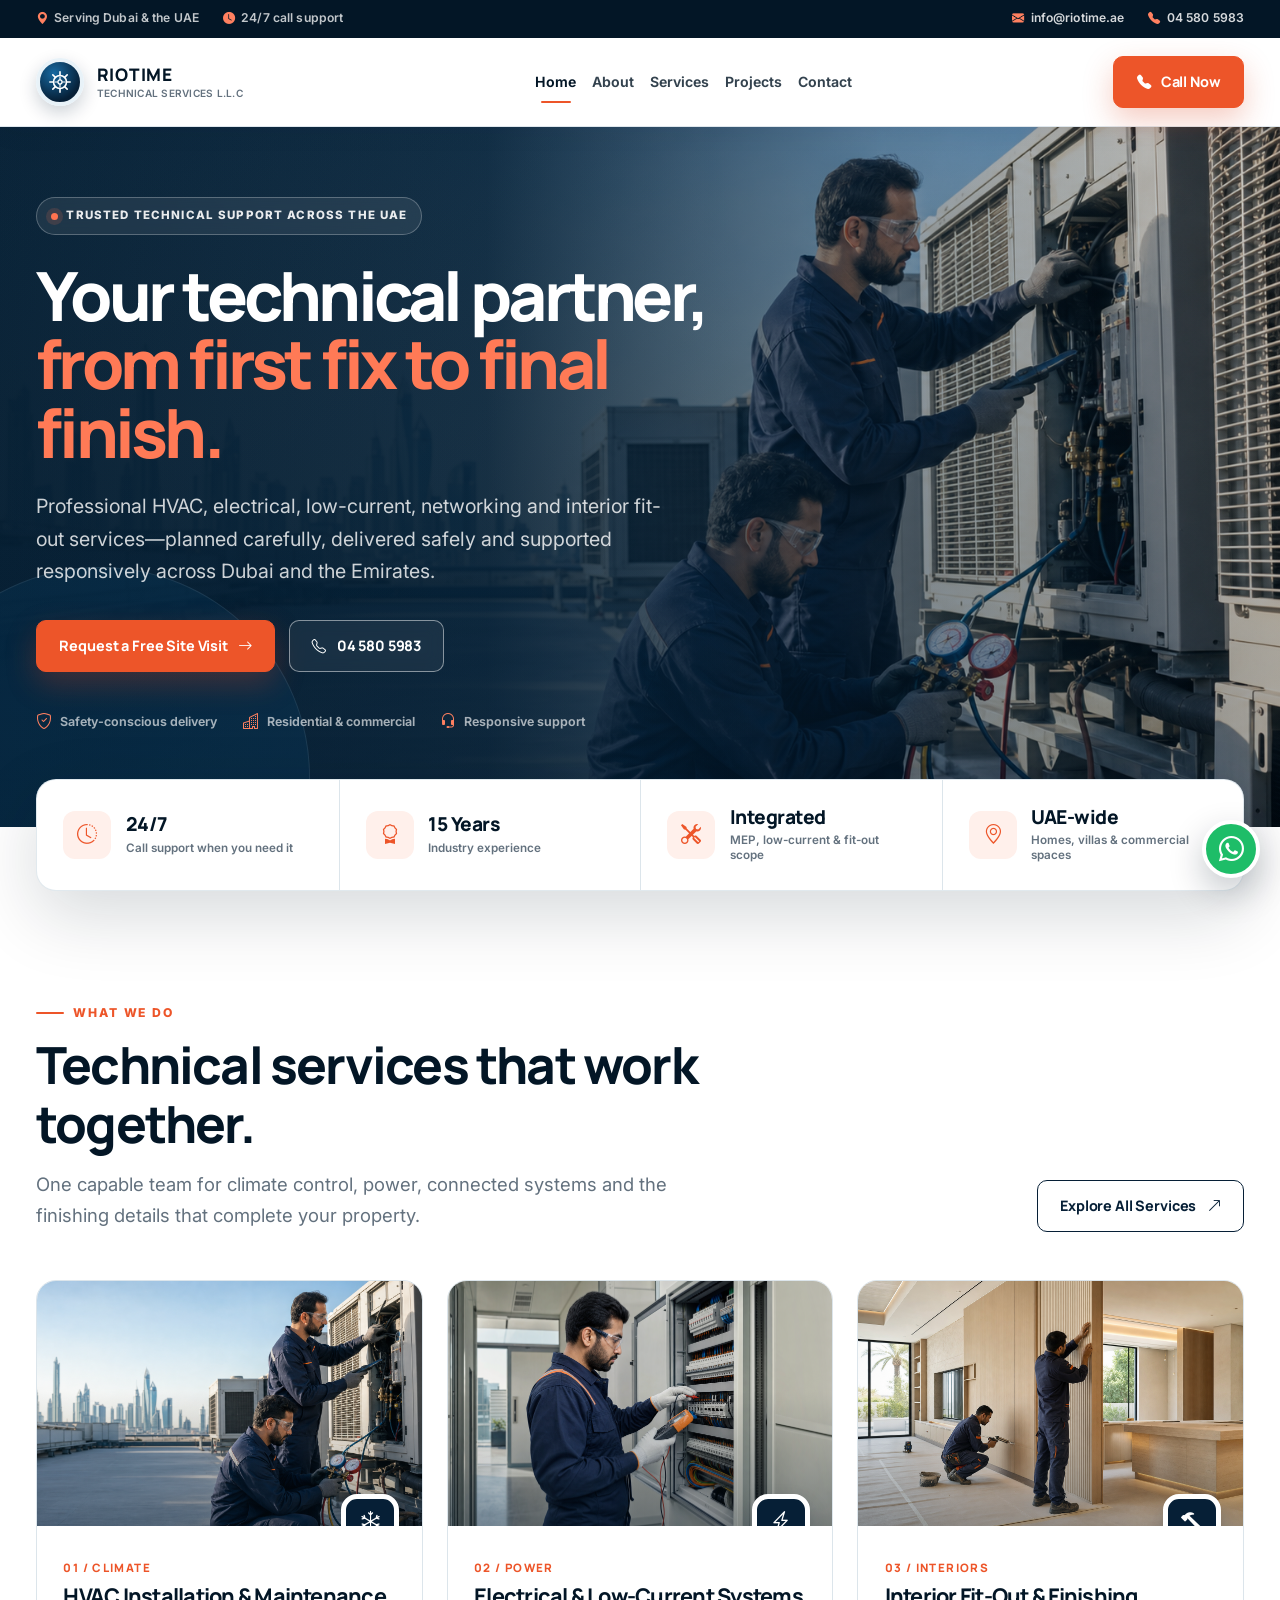
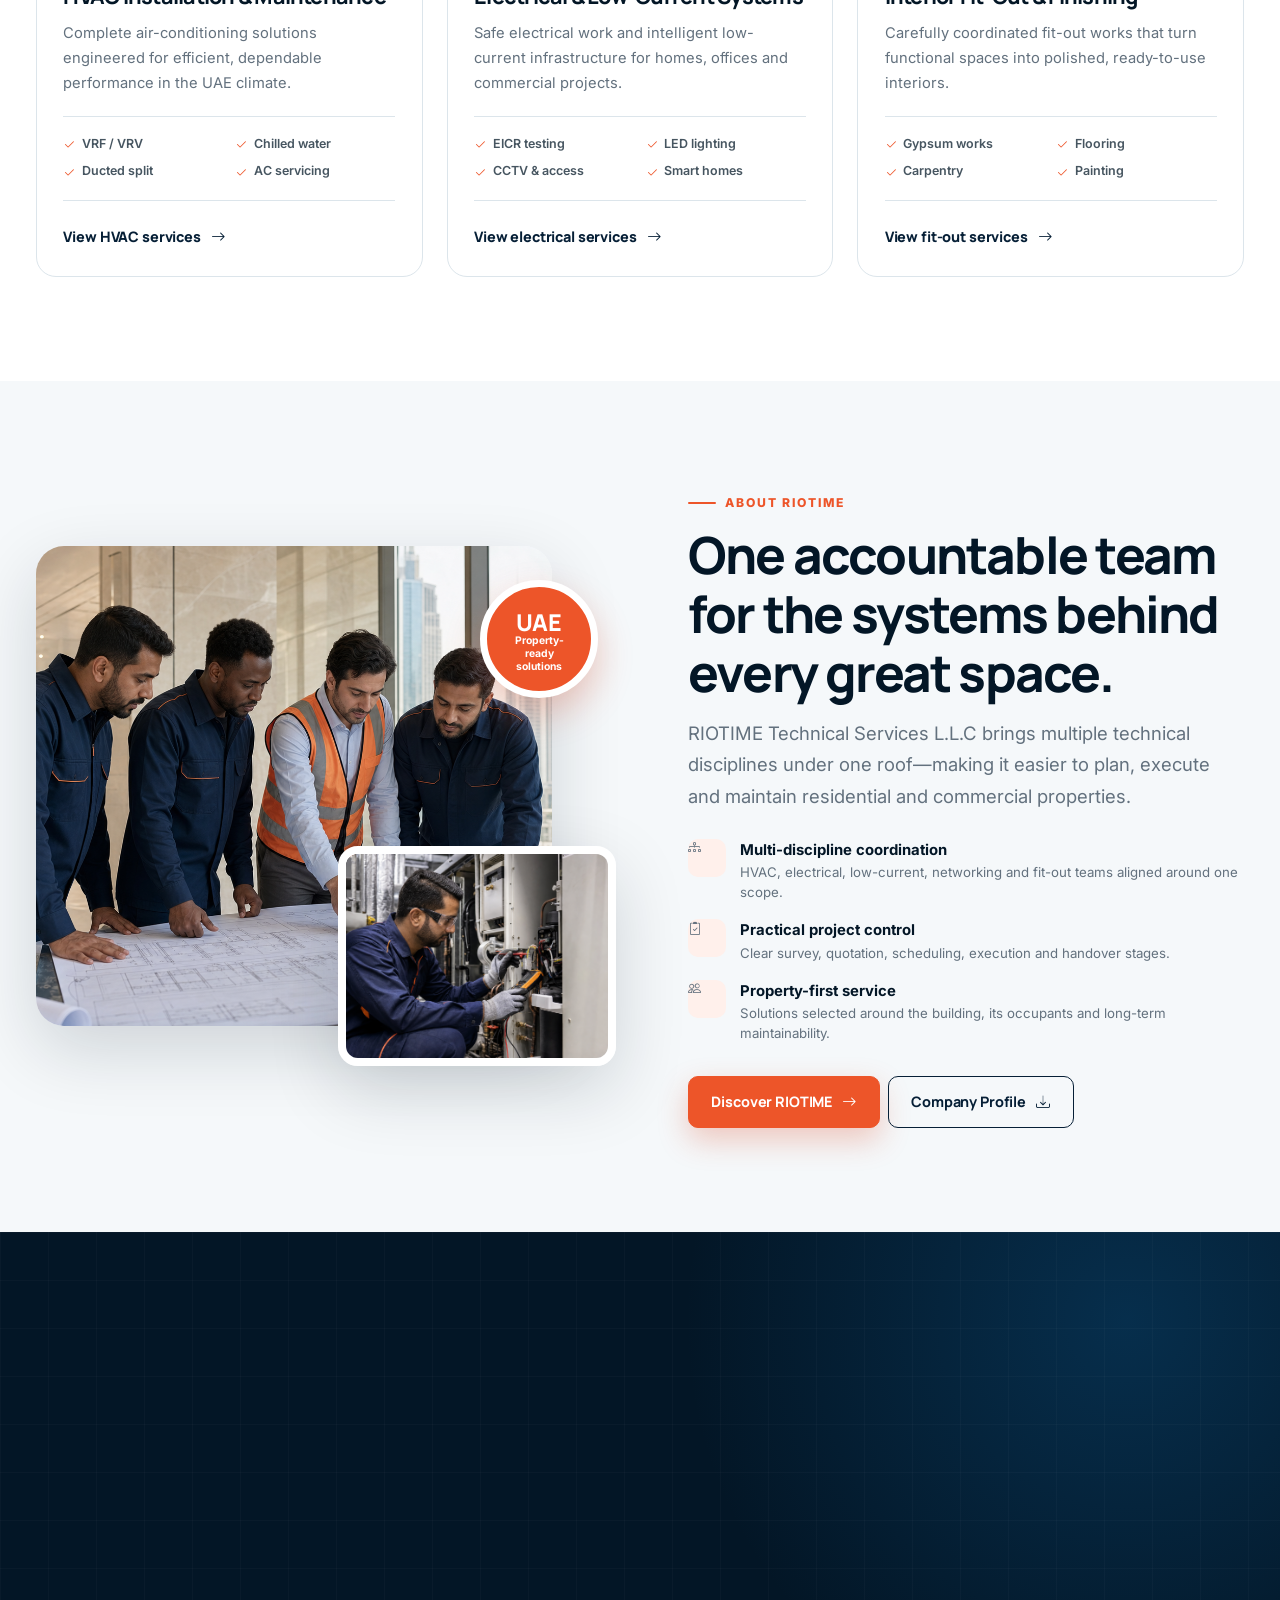
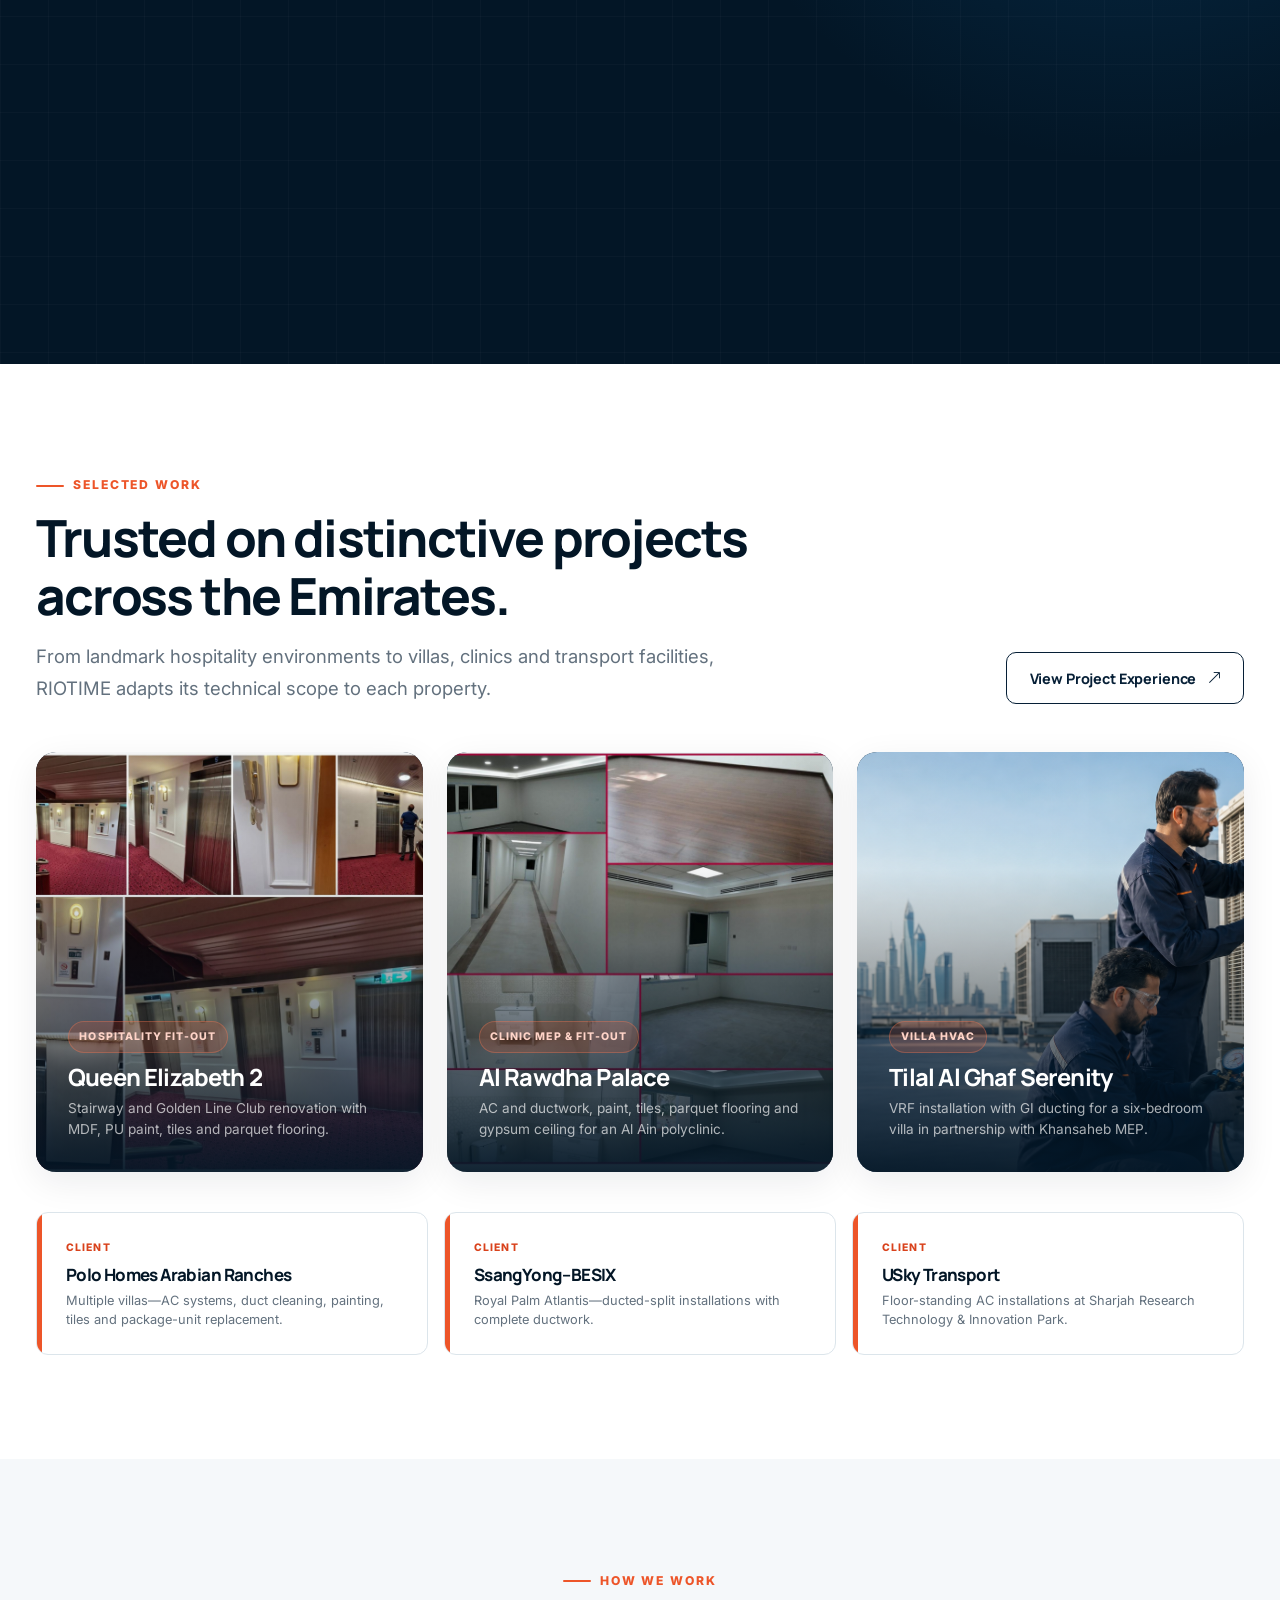
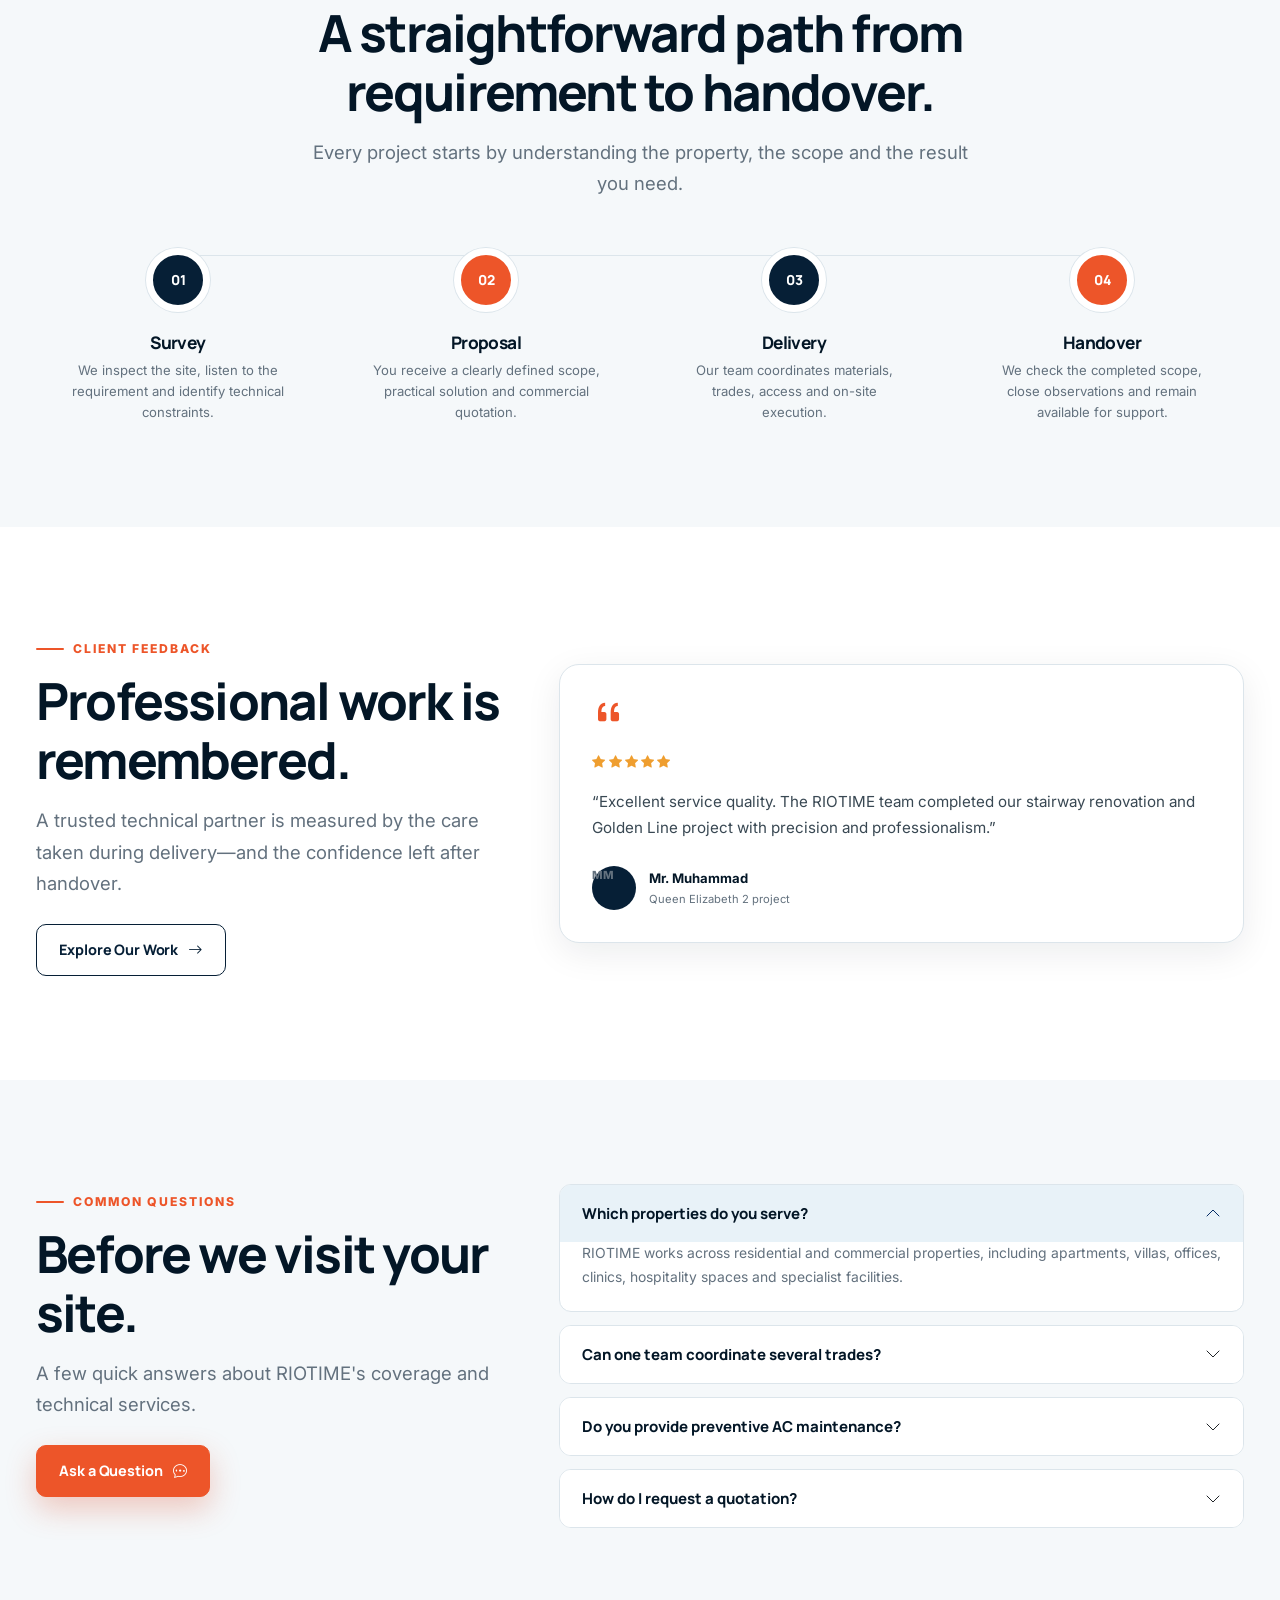
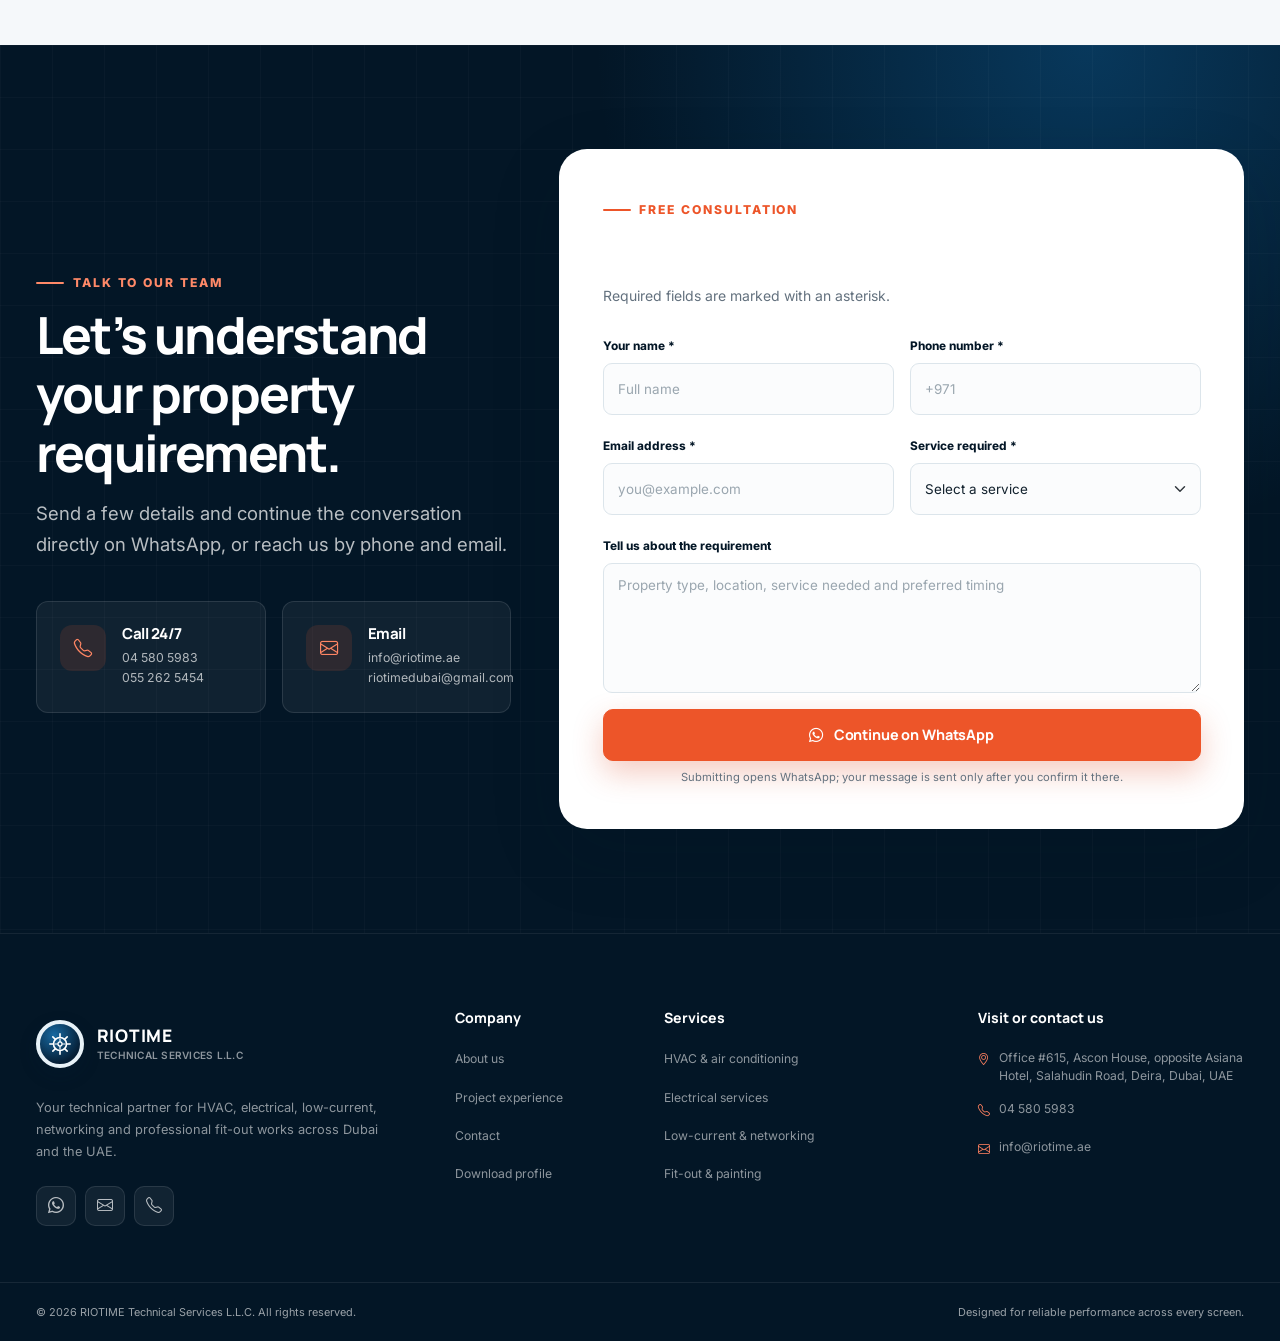
==== commit f6765d9c: "Fix mobile menu and accordion interactions" ====
--- a/index.html
+++ b/index.html
@@ -605,7 +605,7 @@
     <a href="https://wa.me/971552625454" target="_blank" rel="noopener"><i class="bi bi-whatsapp"></i> WhatsApp</a>
   </div>
 
-  <script src="https://cdn.jsdelivr.net/npm/bootstrap@5.3.3/dist/js/bootstrap.bundle.min.js" integrity="sha384-YvpcrYf0tY3lHB60NNkmXc5s9fDVZLESaAA55NDzOxhy9GkcOdihxK1eN7N6jIeHz" crossorigin="anonymous"></script>
+  <script src="https://cdn.jsdelivr.net/npm/bootstrap@5.3.3/dist/js/bootstrap.bundle.min.js" integrity="sha384-YvpcrYf0tY3lHB60NNkmXc5s9fDVZLESaAA55NDzOxhy9GkcIdslK1eN7N6jIeHz" crossorigin="anonymous"></script>
   <script src="assets/js/main.js"></script>
 </body>
 </html>
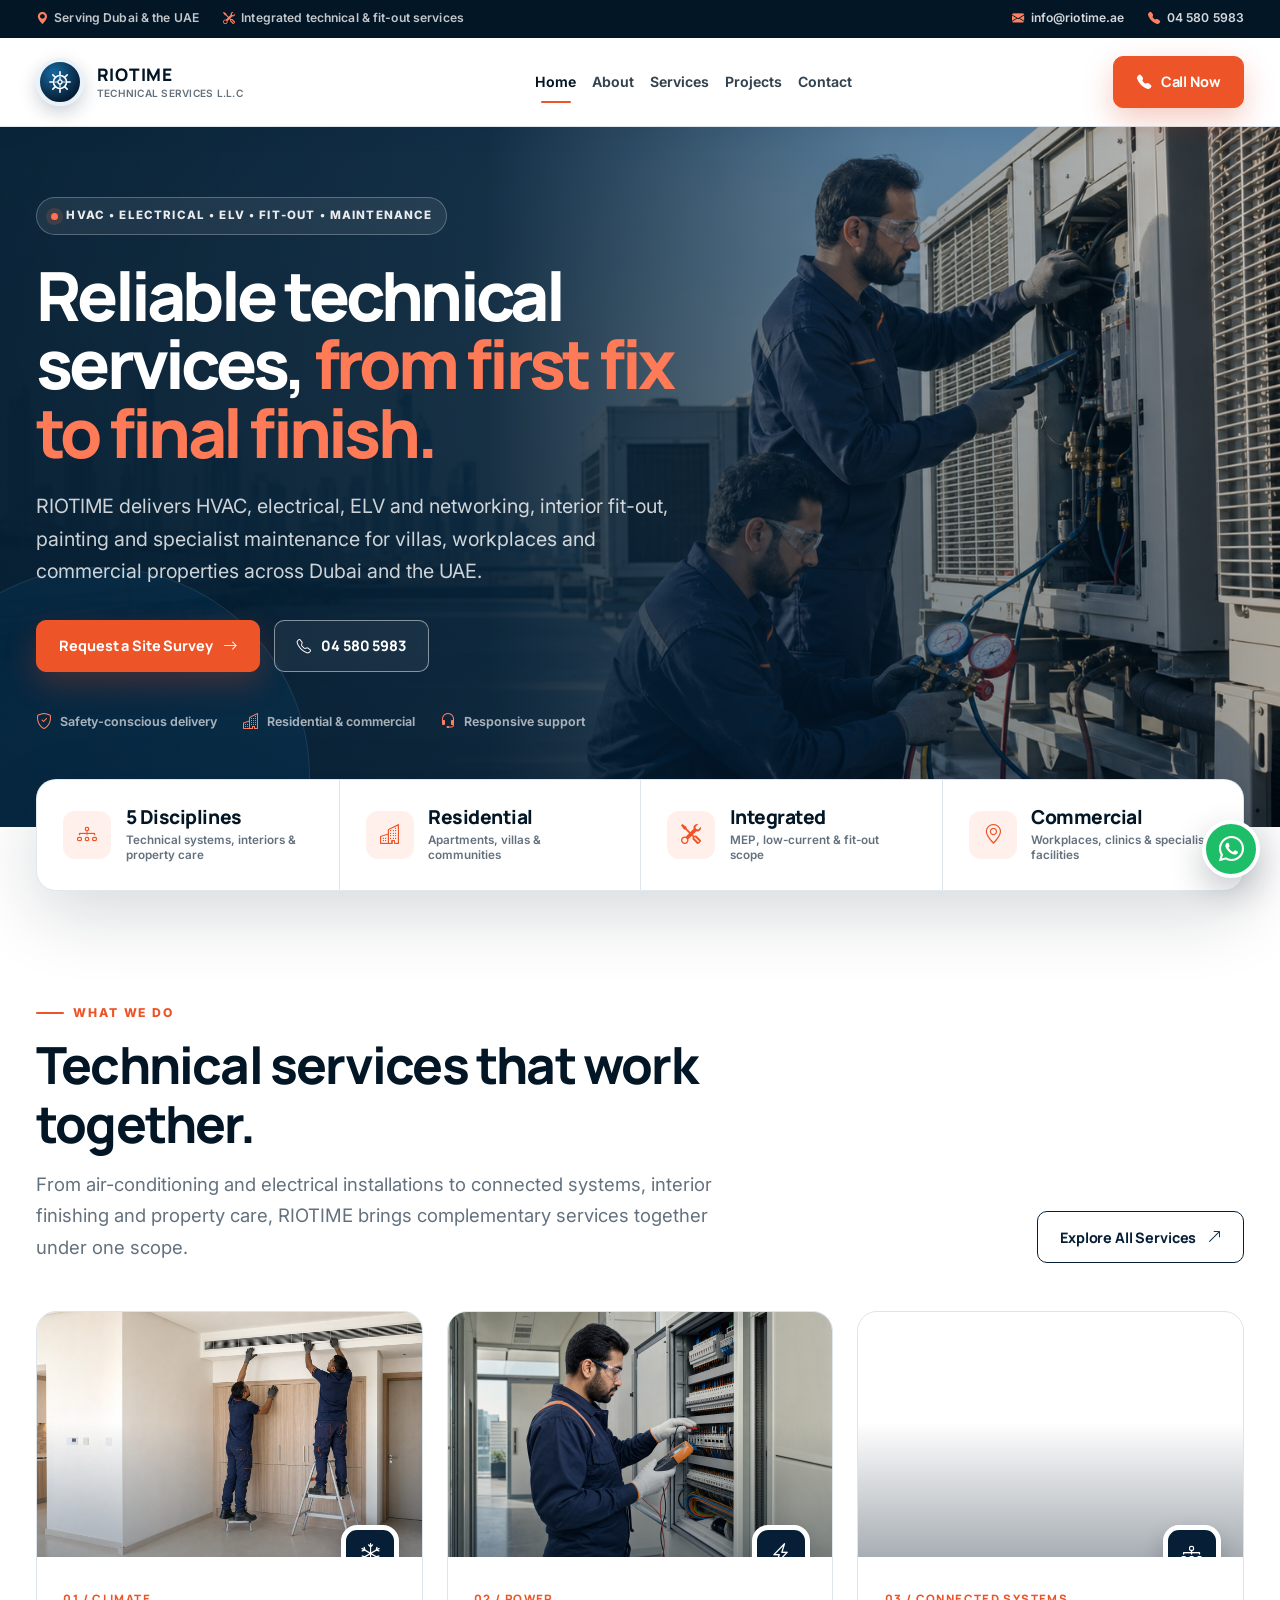
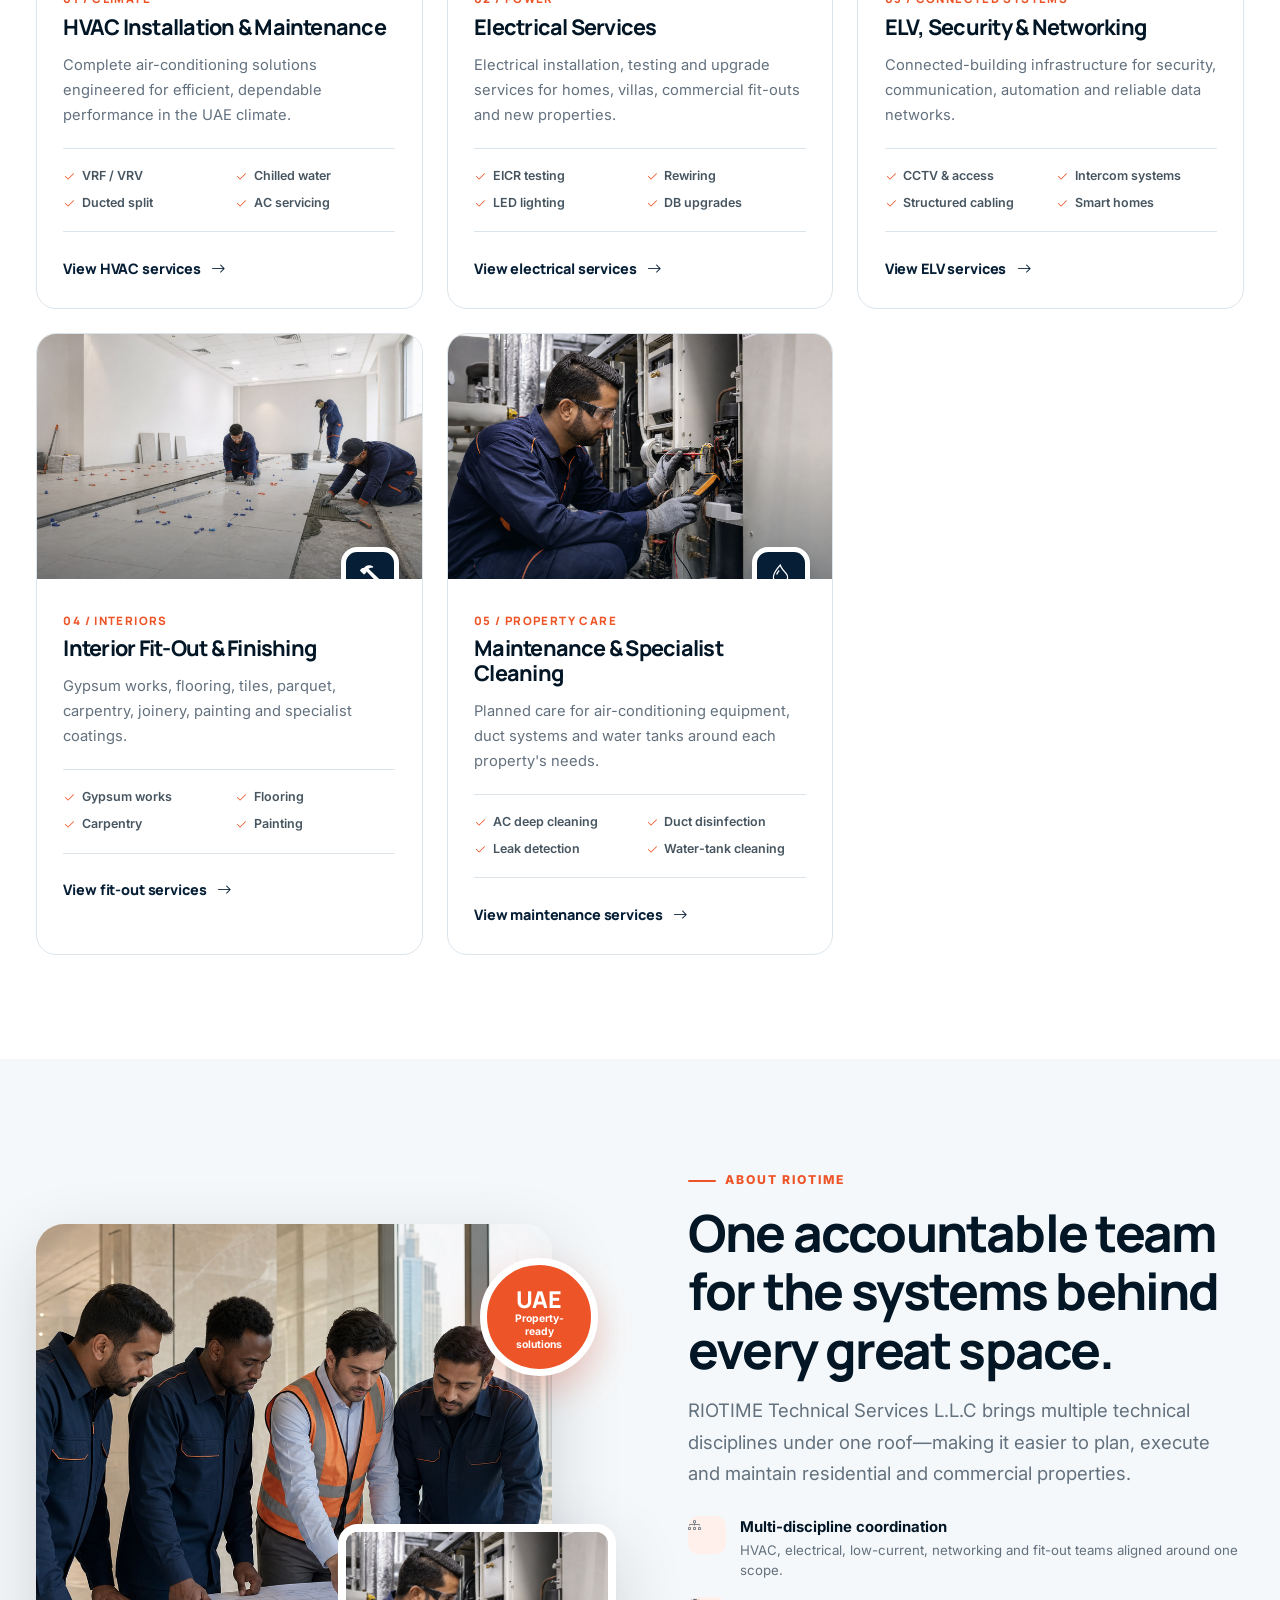
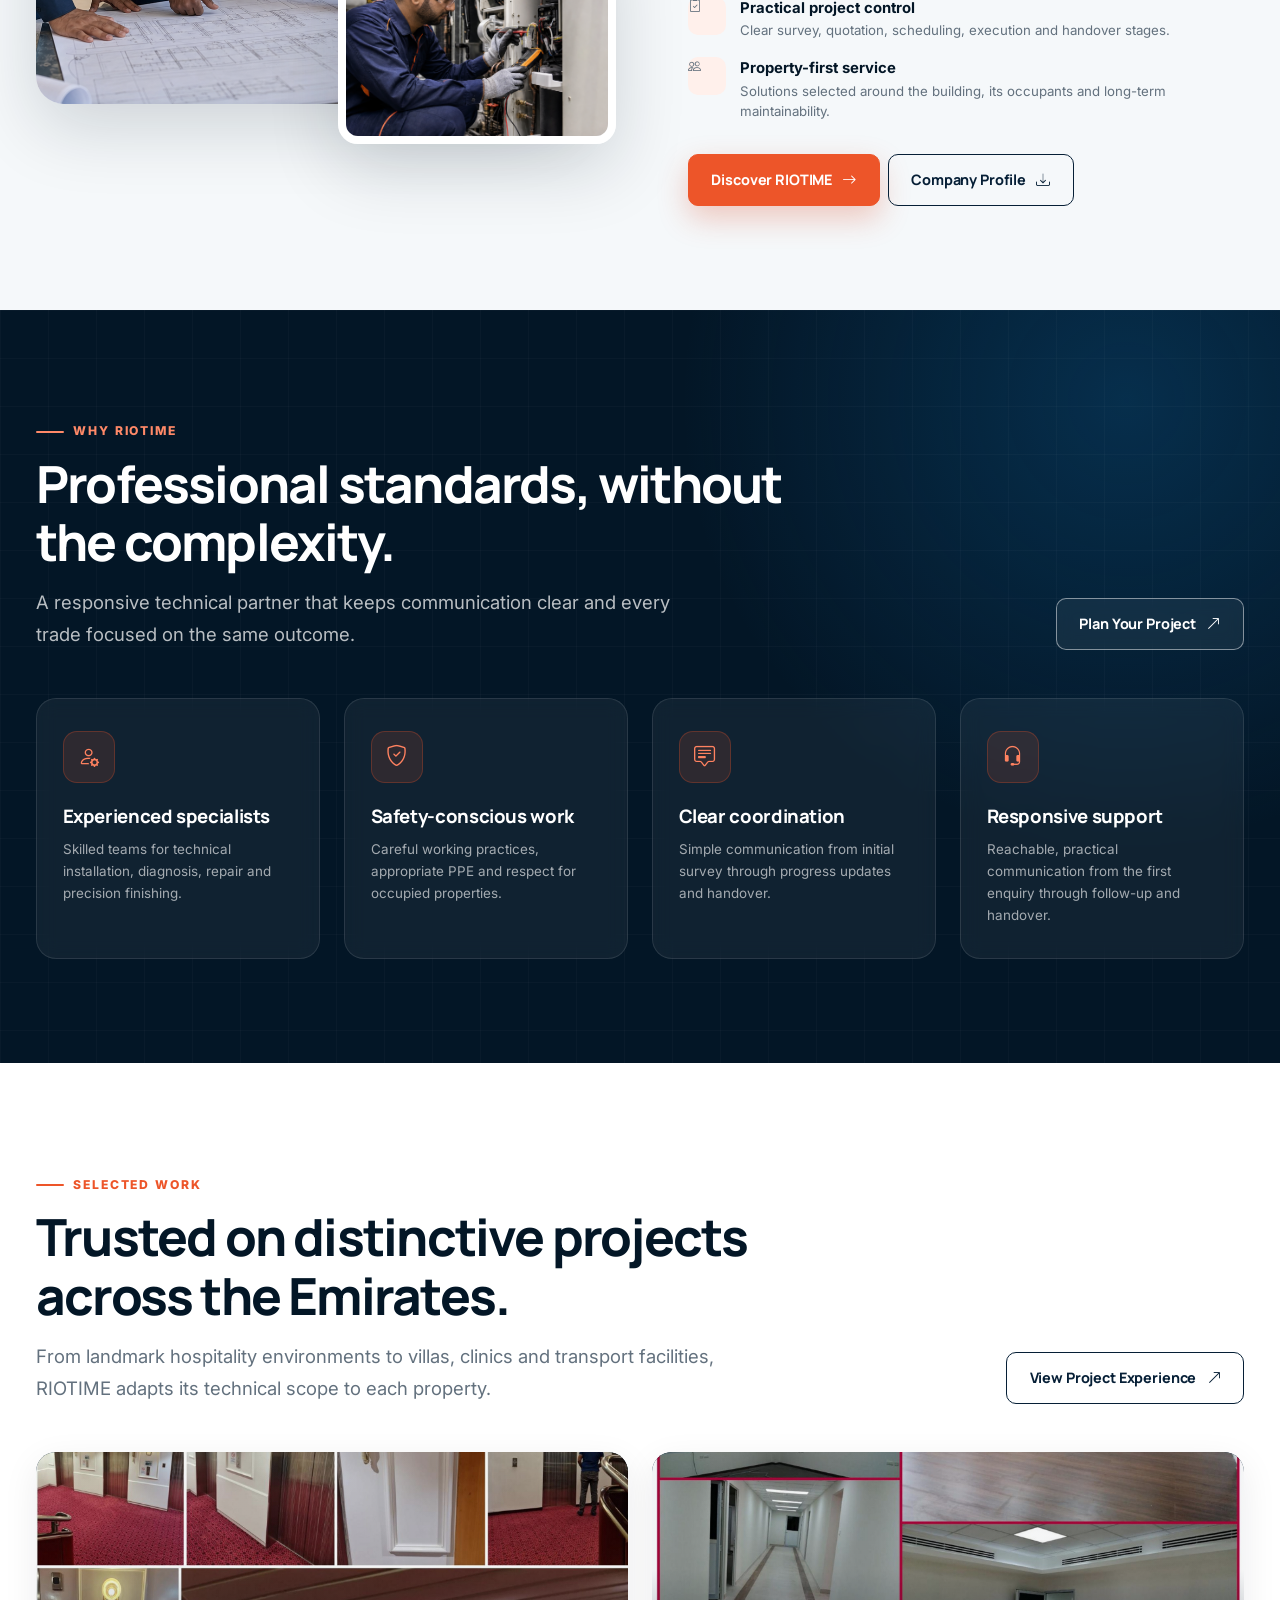
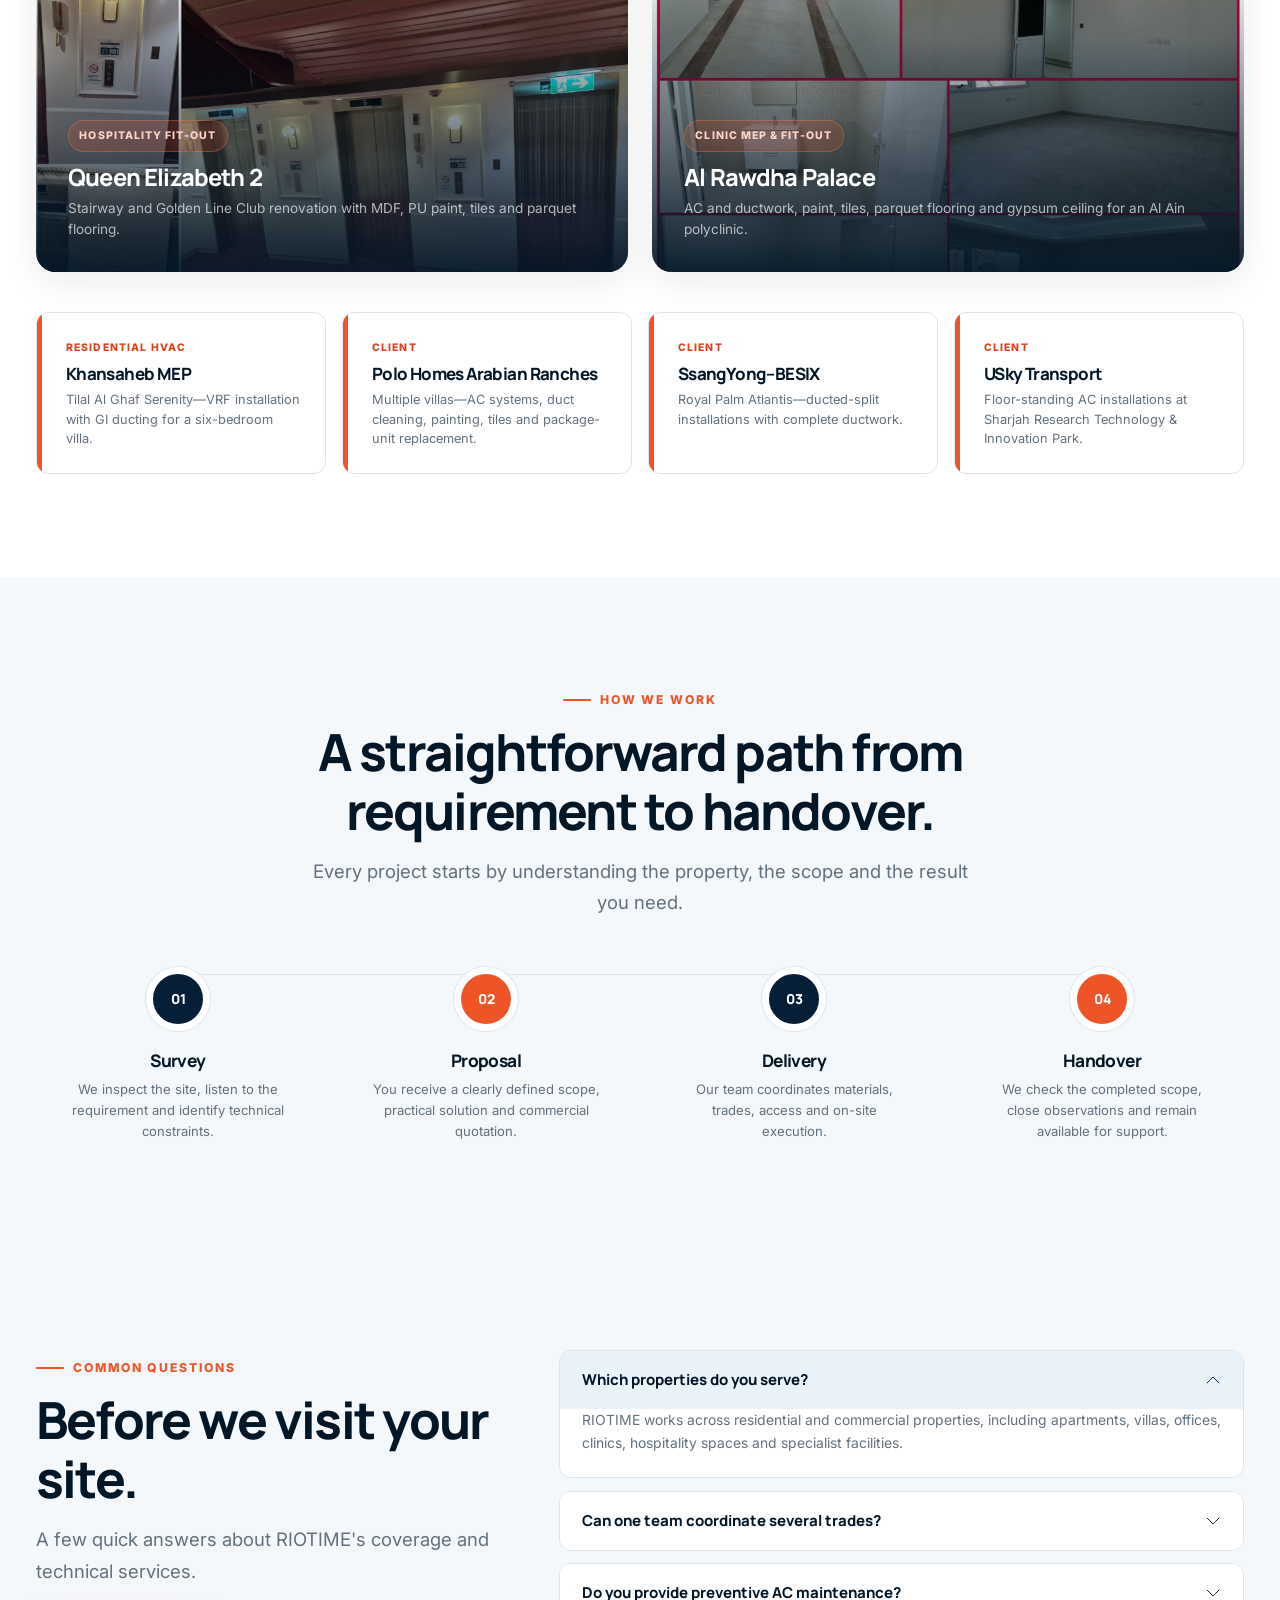
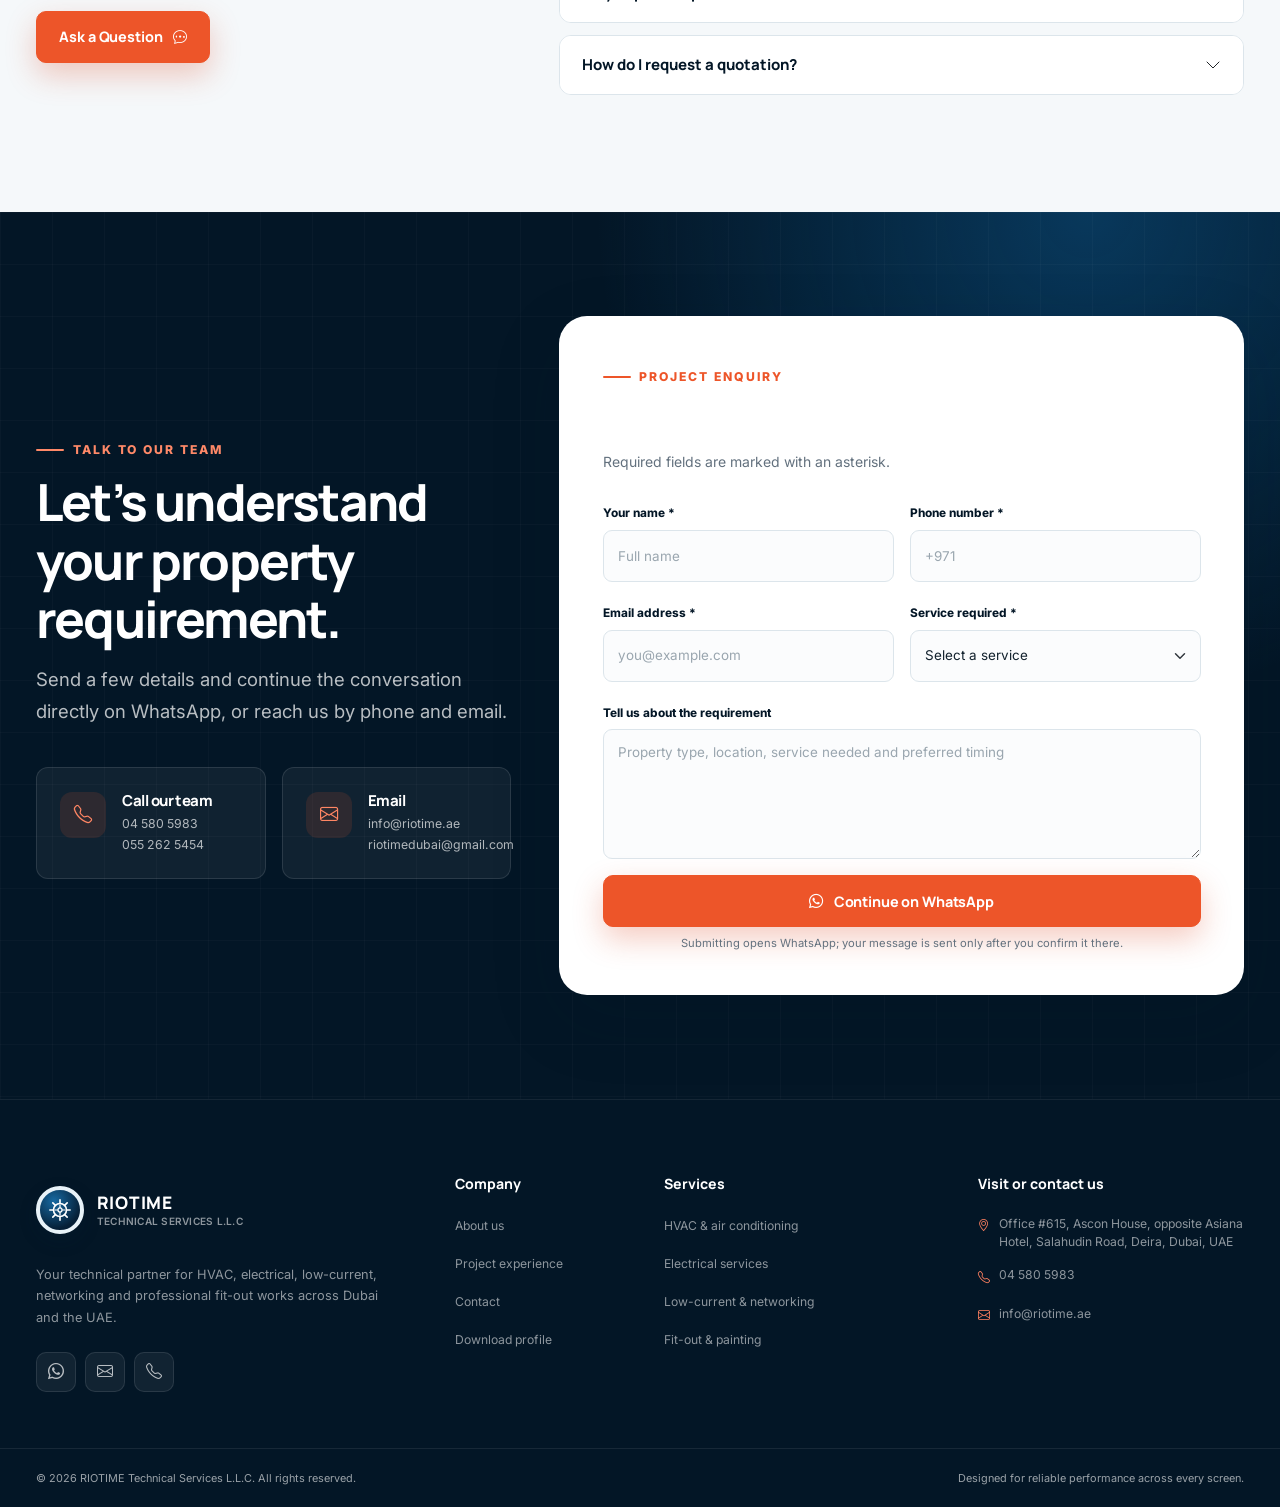
==== commit 0751ce2a: "Optimize content and service imagery" ====
--- a/index.html
+++ b/index.html
@@ -3,13 +3,13 @@
 <head>
   <meta charset="utf-8">
   <meta name="viewport" content="width=device-width, initial-scale=1">
-  <meta name="description" content="RIOTIME Technical Services provides professional HVAC, electrical, low-current, networking and interior fit-out services across Dubai and the UAE.">
+  <meta name="description" content="RIOTIME Technical Services provides HVAC, electrical, ELV, networking, interior fit-out and property-maintenance services across Dubai and the UAE.">
   <meta name="theme-color" content="#061f36">
   <meta property="og:title" content="RIOTIME Technical Services LLC">
-  <meta property="og:description" content="Your technical partner for HVAC, electrical, low-current, networking and fit-out works across the UAE.">
+  <meta property="og:description" content="Integrated HVAC, electrical, ELV, networking, fit-out and property-maintenance services across Dubai and the UAE.">
   <meta property="og:type" content="website">
   <meta property="og:image" content="assets/images/hero-hvac.png">
-  <meta property="og:url" content="https://www.riotime.ae/">
+  <meta property="og:url" content="https://riotime.ae/">
   <title>RIOTIME Technical Services LLC | Dubai, UAE</title>
 
   <link rel="icon" href="assets/images/favicon.svg" type="image/svg+xml">
@@ -25,10 +25,10 @@
     "@context": "https://schema.org",
     "@type": "HomeAndConstructionBusiness",
     "name": "RIOTIME Technical Services L.L.C",
-    "url": "https://www.riotime.ae/",
+    "url": "https://riotime.ae/",
     "email": "info@riotime.ae",
     "telephone": ["+971455805983", "+971552625454"],
-    "description": "HVAC, electrical, low-current, networking and interior fit-out services across Dubai and the UAE.",
+    "description": "HVAC, electrical, ELV, networking, interior fit-out and property-maintenance services across Dubai and the UAE.",
     "address": {
       "@type": "PostalAddress",
       "streetAddress": "Office #615, Ascon House, Salahudin Road, Deira",
@@ -50,7 +50,7 @@
       <div class="container d-flex align-items-center justify-content-between py-2">
         <div class="d-flex align-items-center gap-4">
           <span class="utility-bar__item"><i class="bi bi-geo-alt-fill"></i> Serving Dubai &amp; the UAE</span>
-          <span class="utility-bar__item"><i class="bi bi-clock-fill"></i> 24/7 call support</span>
+          <span class="utility-bar__item"><i class="bi bi-tools"></i> Integrated technical &amp; fit-out services</span>
         </div>
         <div class="d-flex align-items-center gap-4">
           <a class="utility-bar__item" href="mailto:info@riotime.ae"><i class="bi bi-envelope-fill"></i> info@riotime.ae</a>
@@ -93,11 +93,11 @@
     <section class="hero" aria-labelledby="hero-title">
       <div class="container">
         <div class="hero__content">
-          <div class="hero__badge"><span></span> Trusted technical support across the UAE</div>
-          <h1 id="hero-title">Your technical partner, <em>from first fix to final finish.</em></h1>
-          <p class="hero__lead">Professional HVAC, electrical, low-current, networking and interior fit-out services—planned carefully, delivered safely and supported responsively across Dubai and the Emirates.</p>
+          <div class="hero__badge"><span></span> HVAC • ELECTRICAL • ELV • FIT-OUT • MAINTENANCE</div>
+          <h1 id="hero-title">Reliable technical services, <em>from first fix to final finish.</em></h1>
+          <p class="hero__lead">RIOTIME delivers HVAC, electrical, ELV and networking, interior fit-out, painting and specialist maintenance for villas, workplaces and commercial properties across Dubai and the UAE.</p>
           <div class="hero__actions">
-            <a class="btn btn-primary" href="contact.html#enquiry"><span>Request a Free Site Visit</span><i class="bi bi-arrow-right"></i></a>
+            <a class="btn btn-primary" href="contact.html#enquiry"><span>Request a Site Survey</span><i class="bi bi-arrow-right"></i></a>
             <a class="btn btn-outline-light" href="tel:+971455805983"><i class="bi bi-telephone"></i><span>04 580 5983</span></a>
           </div>
           <div class="hero__trust" aria-label="RIOTIME service benefits">
@@ -113,12 +113,12 @@
       <div class="container">
         <div class="trust-strip__inner">
           <div class="trust-stat">
-            <span class="trust-stat__icon"><i class="bi bi-clock-history"></i></span>
-            <span><strong class="trust-stat__value">24/7</strong><span class="trust-stat__label">Call support when you need it</span></span>
+            <span class="trust-stat__icon"><i class="bi bi-diagram-3"></i></span>
+            <span><strong class="trust-stat__value">5 Disciplines</strong><span class="trust-stat__label">Technical systems, interiors &amp; property care</span></span>
           </div>
           <div class="trust-stat">
-            <span class="trust-stat__icon"><i class="bi bi-award"></i></span>
-            <span><strong class="trust-stat__value">15 Years</strong><span class="trust-stat__label">Industry experience</span></span>
+            <span class="trust-stat__icon"><i class="bi bi-buildings"></i></span>
+            <span><strong class="trust-stat__value">Residential</strong><span class="trust-stat__label">Apartments, villas &amp; communities</span></span>
           </div>
           <div class="trust-stat">
             <span class="trust-stat__icon"><i class="bi bi-tools"></i></span>
@@ -126,7 +126,7 @@
           </div>
           <div class="trust-stat">
             <span class="trust-stat__icon"><i class="bi bi-geo-alt"></i></span>
-            <span><strong class="trust-stat__value">UAE-wide</strong><span class="trust-stat__label">Homes, villas &amp; commercial spaces</span></span>
+            <span><strong class="trust-stat__value">Commercial</strong><span class="trust-stat__label">Workplaces, clinics &amp; specialist facilities</span></span>
           </div>
         </div>
       </div>
@@ -138,7 +138,7 @@
           <div class="col-lg-8 reveal">
             <span class="section__eyebrow">What we do</span>
             <h2 class="section__title" id="services-title">Technical services that work together.</h2>
-            <p class="section__intro">One capable team for climate control, power, connected systems and the finishing details that complete your property.</p>
+            <p class="section__intro">From air-conditioning and electrical installations to connected systems, interior finishing and property care, RIOTIME brings complementary services together under one scope.</p>
           </div>
           <div class="col-lg-4 text-lg-end reveal reveal-delay-1">
             <a class="btn btn-outline-navy" href="services.html">Explore All Services <i class="bi bi-arrow-up-right"></i></a>
@@ -149,7 +149,7 @@
           <div class="col-lg-4 col-md-6 reveal">
             <article class="service-card">
               <div class="service-card__media">
-                <img src="assets/images/hero-hvac.png" alt="RIOTIME technicians maintaining rooftop HVAC equipment" loading="lazy">
+                <img src="assets/images/service-linear-diffuser-hd.jpg" alt="Professional technicians installing a linear air-conditioning diffuser in a modern villa" width="1672" height="941" loading="lazy" decoding="async">
                 <span class="service-card__icon"><i class="bi bi-snow"></i></span>
               </div>
               <div class="service-card__body">
@@ -175,13 +175,13 @@
               </div>
               <div class="service-card__body">
                 <span class="service-card__number">02 / POWER</span>
-                <h3>Electrical &amp; Low-Current Systems</h3>
-                <p>Safe electrical work and intelligent low-current infrastructure for homes, offices and commercial projects.</p>
+                <h3>Electrical Services</h3>
+                <p>Electrical installation, testing and upgrade services for homes, villas, commercial fit-outs and new properties.</p>
                 <ul class="service-card__list">
                   <li><i class="bi bi-check2"></i> EICR testing</li>
+                  <li><i class="bi bi-check2"></i> Rewiring</li>
                   <li><i class="bi bi-check2"></i> LED lighting</li>
-                  <li><i class="bi bi-check2"></i> CCTV &amp; access</li>
-                  <li><i class="bi bi-check2"></i> Smart homes</li>
+                  <li><i class="bi bi-check2"></i> DB upgrades</li>
                 </ul>
                 <a class="btn btn-link-arrow" href="services.html#electrical">View electrical services <i class="bi bi-arrow-right"></i></a>
               </div>
@@ -191,13 +191,34 @@
           <div class="col-lg-4 col-md-6 reveal reveal-delay-2">
             <article class="service-card">
               <div class="service-card__media">
-                <img src="assets/images/service-fitout.png" alt="RIOTIME team completing a premium villa fit-out" loading="lazy">
+                <img src="assets/images/service-elv-networking-hd.jpg" alt="ELV technician testing structured cabling in a professional network rack" width="1448" height="1086" loading="lazy" decoding="async">
+                <span class="service-card__icon"><i class="bi bi-diagram-3"></i></span>
+              </div>
+              <div class="service-card__body">
+                <span class="service-card__number">03 / CONNECTED SYSTEMS</span>
+                <h3>ELV, Security &amp; Networking</h3>
+                <p>Connected-building infrastructure for security, communication, automation and reliable data networks.</p>
+                <ul class="service-card__list">
+                  <li><i class="bi bi-check2"></i> CCTV &amp; access</li>
+                  <li><i class="bi bi-check2"></i> Intercom systems</li>
+                  <li><i class="bi bi-check2"></i> Structured cabling</li>
+                  <li><i class="bi bi-check2"></i> Smart homes</li>
+                </ul>
+                <a class="btn btn-link-arrow" href="services.html#low-current">View ELV services <i class="bi bi-arrow-right"></i></a>
+              </div>
+            </article>
+          </div>
+
+          <div class="col-lg-4 col-md-6 reveal">
+            <article class="service-card">
+              <div class="service-card__media">
+                <img src="assets/images/service-tiling-hd.jpg" alt="Professional fit-out team installing porcelain floor tiles with levelling spacers" width="1672" height="941" loading="lazy" decoding="async">
                 <span class="service-card__icon"><i class="bi bi-hammer"></i></span>
               </div>
               <div class="service-card__body">
-                <span class="service-card__number">03 / INTERIORS</span>
+                <span class="service-card__number">04 / INTERIORS</span>
                 <h3>Interior Fit-Out &amp; Finishing</h3>
-                <p>Carefully coordinated fit-out works that turn functional spaces into polished, ready-to-use interiors.</p>
+                <p>Gypsum works, flooring, tiles, parquet, carpentry, joinery, painting and specialist coatings.</p>
                 <ul class="service-card__list">
                   <li><i class="bi bi-check2"></i> Gypsum works</li>
                   <li><i class="bi bi-check2"></i> Flooring</li>
@@ -205,6 +226,27 @@
                   <li><i class="bi bi-check2"></i> Painting</li>
                 </ul>
                 <a class="btn btn-link-arrow" href="services.html#fitout">View fit-out services <i class="bi bi-arrow-right"></i></a>
+              </div>
+            </article>
+          </div>
+
+          <div class="col-lg-4 col-md-6 reveal reveal-delay-1">
+            <article class="service-card">
+              <div class="service-card__media">
+                <img src="assets/images/project-maintenance.png" alt="Technician carrying out preventive HVAC maintenance" loading="lazy" decoding="async">
+                <span class="service-card__icon"><i class="bi bi-droplet"></i></span>
+              </div>
+              <div class="service-card__body">
+                <span class="service-card__number">05 / PROPERTY CARE</span>
+                <h3>Maintenance &amp; Specialist Cleaning</h3>
+                <p>Planned care for air-conditioning equipment, duct systems and water tanks around each property's needs.</p>
+                <ul class="service-card__list">
+                  <li><i class="bi bi-check2"></i> AC deep cleaning</li>
+                  <li><i class="bi bi-check2"></i> Duct disinfection</li>
+                  <li><i class="bi bi-check2"></i> Leak detection</li>
+                  <li><i class="bi bi-check2"></i> Water-tank cleaning</li>
+                </ul>
+                <a class="btn btn-link-arrow" href="services.html#maintenance">View maintenance services <i class="bi bi-arrow-right"></i></a>
               </div>
             </article>
           </div>
@@ -287,7 +329,7 @@
             <article class="why-card">
               <span class="why-card__icon"><i class="bi bi-headset"></i></span>
               <h3>Responsive support</h3>
-              <p>24/7 call availability for urgent requirements and dependable follow-up support.</p>
+              <p>Reachable, practical communication from the first enquiry through follow-up and handover.</p>
             </article>
           </div>
         </div>
@@ -308,7 +350,7 @@
         </div>
 
         <div class="row g-4">
-          <div class="col-lg-4 reveal">
+          <div class="col-lg-6 reveal">
             <a class="project-card" href="projects.html#queen-elizabeth-2" aria-label="Read about the Queen Elizabeth 2 project">
               <img src="assets/images/project-qe2.jpg" alt="Completed RIOTIME stairway and interior renovation work aboard Queen Elizabeth 2" loading="lazy">
               <span class="project-card__arrow"><i class="bi bi-arrow-up-right"></i></span>
@@ -319,7 +361,7 @@
               </span>
             </a>
           </div>
-          <div class="col-lg-4 reveal reveal-delay-1">
+          <div class="col-lg-6 reveal reveal-delay-1">
             <a class="project-card" href="projects.html#rawdha-palace" aria-label="Read about the Al Rawdha Palace project">
               <img src="assets/images/project-rawdha.jpg" alt="Completed RIOTIME interior and ceiling works at Al Rawdha Palace polyclinic" loading="lazy">
               <span class="project-card__arrow"><i class="bi bi-arrow-up-right"></i></span>
@@ -330,27 +372,19 @@
               </span>
             </a>
           </div>
-          <div class="col-lg-4 reveal reveal-delay-2">
-            <a class="project-card" href="projects.html#tilal-al-ghaf" aria-label="Read about the Tilal Al Ghaf project">
-              <img src="assets/images/hero-hvac.png" alt="Commercial HVAC installation and maintenance" loading="lazy">
-              <span class="project-card__arrow"><i class="bi bi-arrow-up-right"></i></span>
-              <span class="project-card__content">
-                <span class="project-card__type">Villa HVAC</span>
-                <h3>Tilal Al Ghaf Serenity</h3>
-                <p>VRF installation with GI ducting for a six-bedroom villa in partnership with Khansaheb MEP.</p>
-              </span>
-            </a>
-          </div>
         </div>
 
         <div class="row g-3 mt-4" aria-label="Completed project clients">
-          <div class="col-lg-4 col-md-6 reveal">
+          <div class="col-lg-3 col-md-6 reveal">
+            <article class="client-card"><span class="client-card__label">Residential HVAC</span><h3>Khansaheb MEP</h3><p>Tilal Al Ghaf Serenity—VRF installation with GI ducting for a six-bedroom villa.</p></article>
+          </div>
+          <div class="col-lg-3 col-md-6 reveal reveal-delay-1">
             <article class="client-card"><span class="client-card__label">Client</span><h3>Polo Homes Arabian Ranches</h3><p>Multiple villas—AC systems, duct cleaning, painting, tiles and package-unit replacement.</p></article>
           </div>
-          <div class="col-lg-4 col-md-6 reveal reveal-delay-1">
+          <div class="col-lg-3 col-md-6 reveal reveal-delay-2">
             <article class="client-card"><span class="client-card__label">Client</span><h3>SsangYong–BESIX</h3><p>Royal Palm Atlantis—ducted-split installations with complete ductwork.</p></article>
           </div>
-          <div class="col-lg-4 col-md-6 reveal reveal-delay-2">
+          <div class="col-lg-3 col-md-6 reveal reveal-delay-3">
             <article class="client-card"><span class="client-card__label">Client</span><h3>USky Transport</h3><p>Floor-standing AC installations at Sharjah Research Technology &amp; Innovation Park.</p></article>
           </div>
         </div>
@@ -384,32 +418,6 @@
             <span class="process-step__number">04</span>
             <h3>Handover</h3>
             <p>We check the completed scope, close observations and remain available for support.</p>
-          </div>
-        </div>
-      </div>
-    </section>
-
-    <section class="section" aria-labelledby="testimonial-title">
-      <div class="container">
-        <div class="row g-5 align-items-center">
-          <div class="col-lg-5 reveal">
-            <span class="section__eyebrow">Client feedback</span>
-            <h2 class="section__title" id="testimonial-title">Professional work is remembered.</h2>
-            <p class="section__intro">A trusted technical partner is measured by the care taken during delivery—and the confidence left after handover.</p>
-            <a class="btn btn-outline-navy mt-4" href="projects.html">Explore Our Work <i class="bi bi-arrow-right"></i></a>
-          </div>
-          <div class="col-lg-7 reveal reveal-delay-1">
-            <article class="testimonial-card">
-              <i class="bi bi-quote testimonial-card__quote" aria-hidden="true"></i>
-              <div class="testimonial-card__stars" aria-label="Five-star feedback">
-                <i class="bi bi-star-fill"></i><i class="bi bi-star-fill"></i><i class="bi bi-star-fill"></i><i class="bi bi-star-fill"></i><i class="bi bi-star-fill"></i>
-              </div>
-              <blockquote>“Excellent service quality. The RIOTIME team completed our stairway renovation and Golden Line project with precision and professionalism.”</blockquote>
-              <div class="testimonial-card__author">
-                <span class="testimonial-card__avatar">MM</span>
-                <span><strong>Mr. Muhammad</strong><span>Queen Elizabeth 2 project</span></span>
-              </div>
-            </article>
           </div>
         </div>
       </div>
@@ -449,7 +457,7 @@
                   <button class="accordion-button collapsed" type="button" data-bs-toggle="collapse" data-bs-target="#faqThree" aria-expanded="false" aria-controls="faqThree">Do you provide preventive AC maintenance?</button>
                 </h3>
                 <div id="faqThree" class="accordion-collapse collapse" data-bs-parent="#homeFaq">
-                  <div class="accordion-body">Yes. Services include inspection, deep cleaning and servicing, filter and coil cleaning, gas top-up, condenser cleaning, repair and scheduled preventive maintenance.</div>
+                  <div class="accordion-body">Yes. Services include inspection, deep cleaning and servicing, filter and coil cleaning, refrigerant diagnostics, condenser cleaning, repair and scheduled preventive maintenance.</div>
                 </div>
               </div>
               <div class="accordion-item">
@@ -477,7 +485,7 @@
               <div class="col-sm-6">
                 <div class="contact-info-card">
                   <span class="contact-info-card__icon"><i class="bi bi-telephone"></i></span>
-                  <span><h3>Call 24/7</h3><a href="tel:+971455805983">04 580 5983</a><a href="tel:+971552625454">055 262 5454</a></span>
+                  <span><h3>Call our team</h3><a href="tel:+971455805983">04 580 5983</a><a href="tel:+971552625454">055 262 5454</a></span>
                 </div>
               </div>
               <div class="col-sm-6">
@@ -492,7 +500,7 @@
           <div class="col-lg-7 reveal reveal-delay-1">
             <form class="contact-form-card needs-validation" data-whatsapp-form data-whatsapp="971552625454" novalidate>
               <div class="mb-4">
-                <span class="section__eyebrow">Free consultation</span>
+                <span class="section__eyebrow">Project enquiry</span>
                 <h2 class="mb-2">Request a site visit</h2>
                 <p class="text-muted-rt small mb-0">Required fields are marked with an asterisk.</p>
               </div>
--- a/assets/css/style.css
+++ b/assets/css/style.css
@@ -1266,13 +1266,15 @@
 .page-hero--services {
   background-image:
     linear-gradient(90deg, rgba(3, 22, 38, 0.96), rgba(4, 30, 51, 0.82) 48%, rgba(3, 22, 38, 0.34)),
-    url("../images/hero-hvac.png");
+    url("../images/service-linear-diffuser-hd.jpg");
+  background-position: center 44%;
 }
 
 .page-hero--projects {
   background-image:
     linear-gradient(90deg, rgba(3, 22, 38, 0.96), rgba(4, 30, 51, 0.82) 48%, rgba(3, 22, 38, 0.34)),
-    url("../images/service-fitout.png");
+    url("../images/service-tiling-hd.jpg");
+  background-position: center 46%;
 }
 
 .page-hero::after {
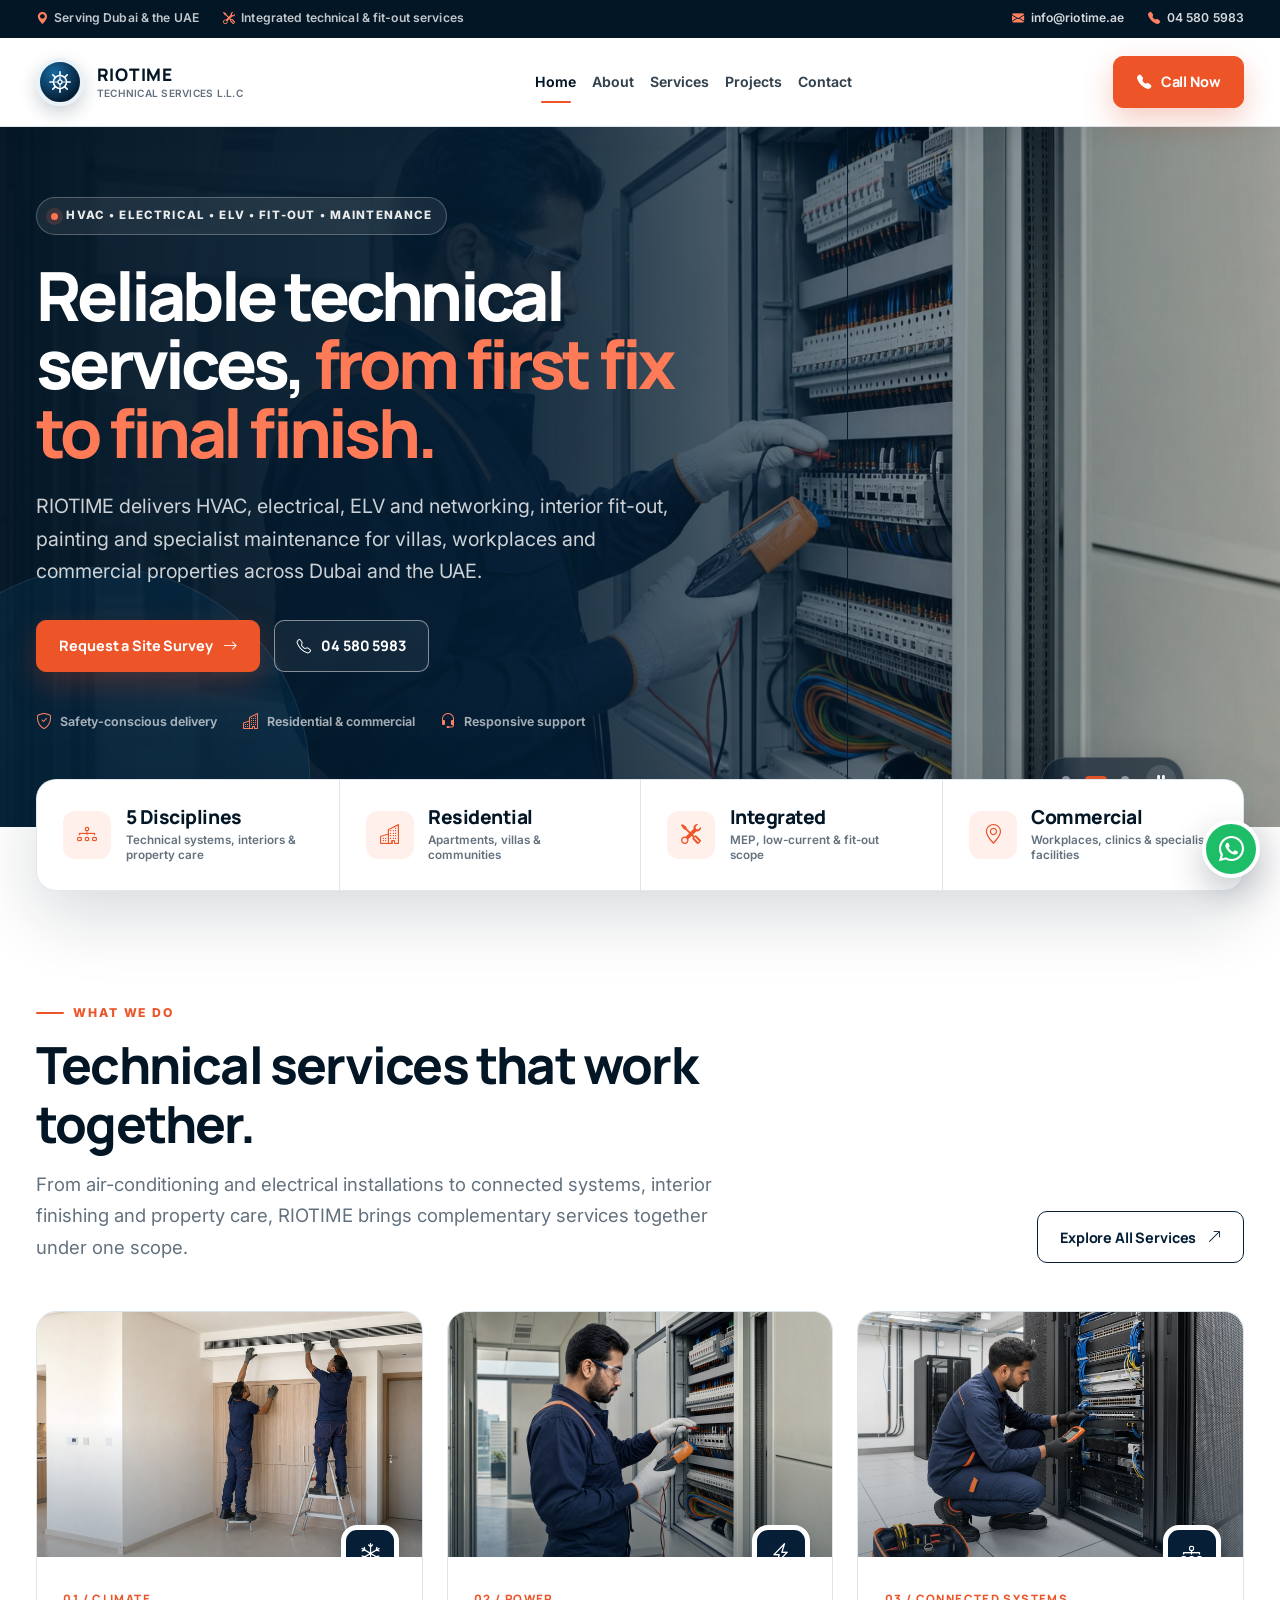
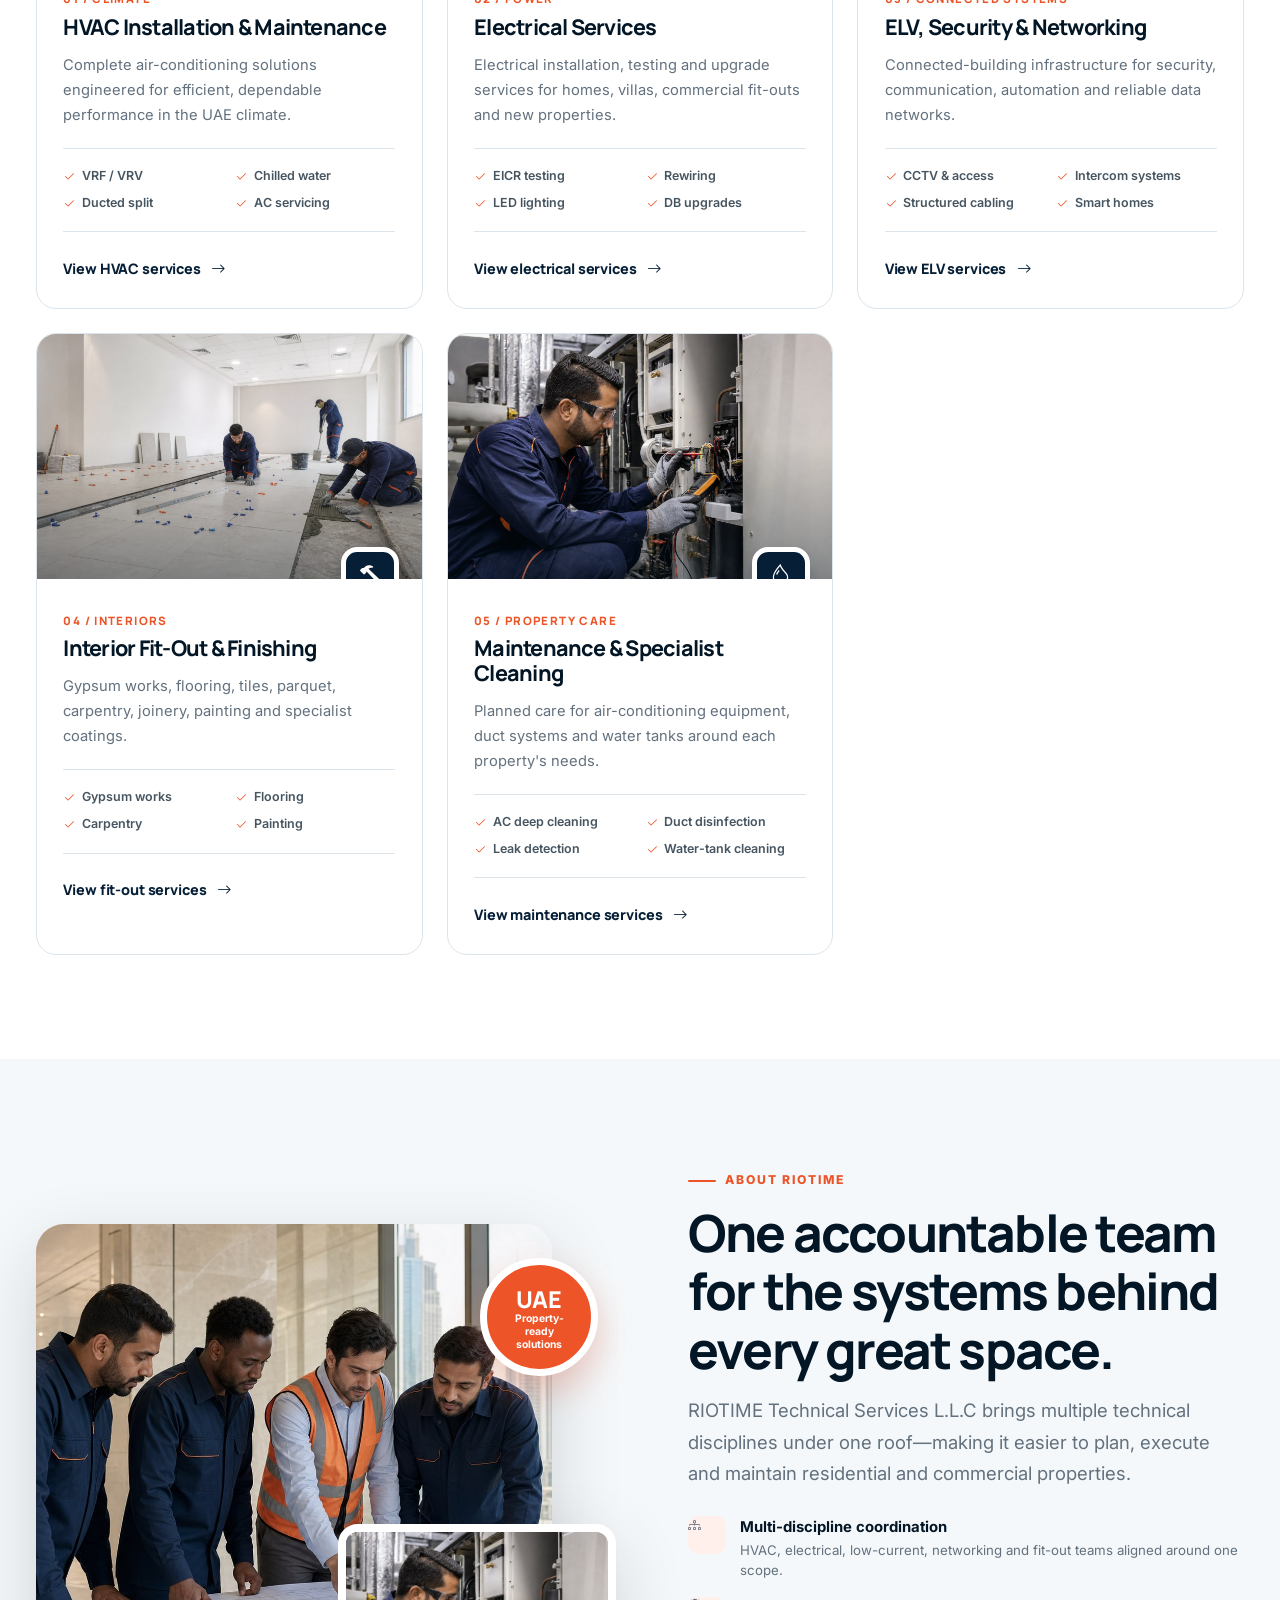
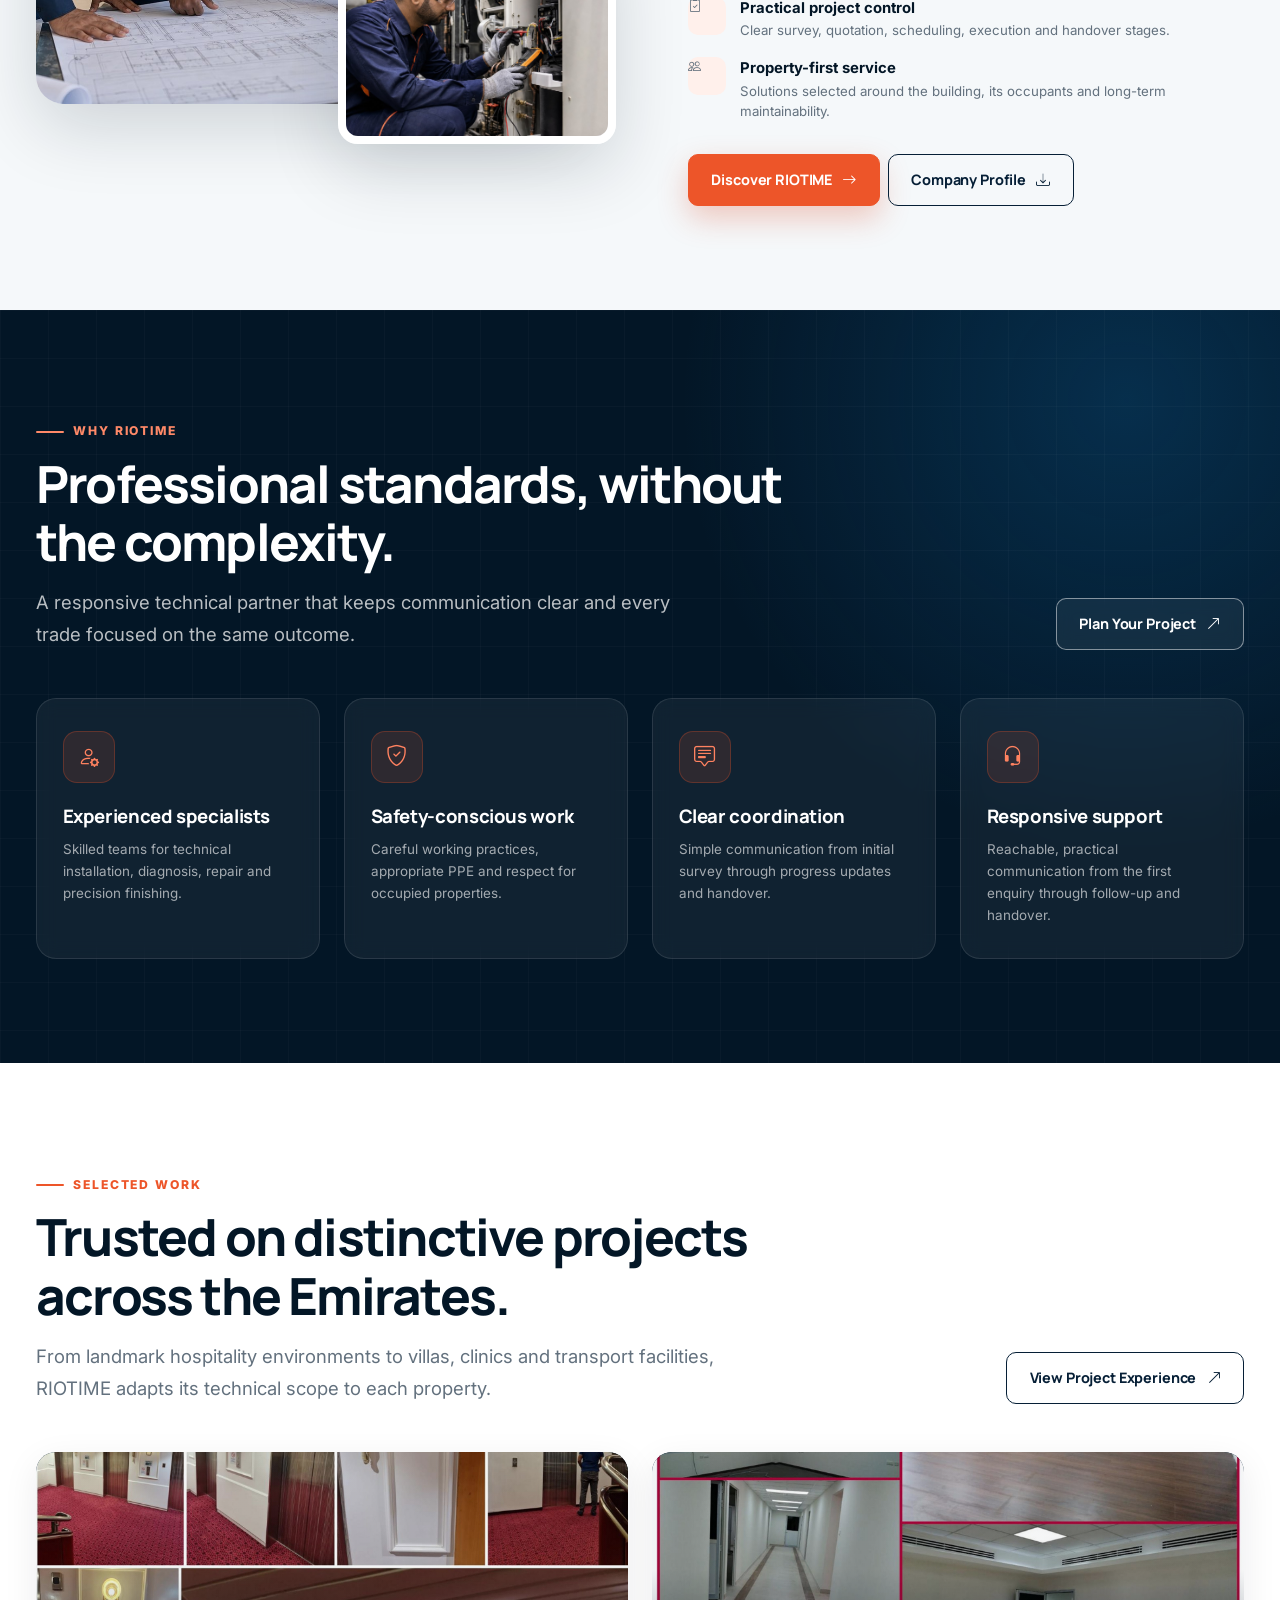
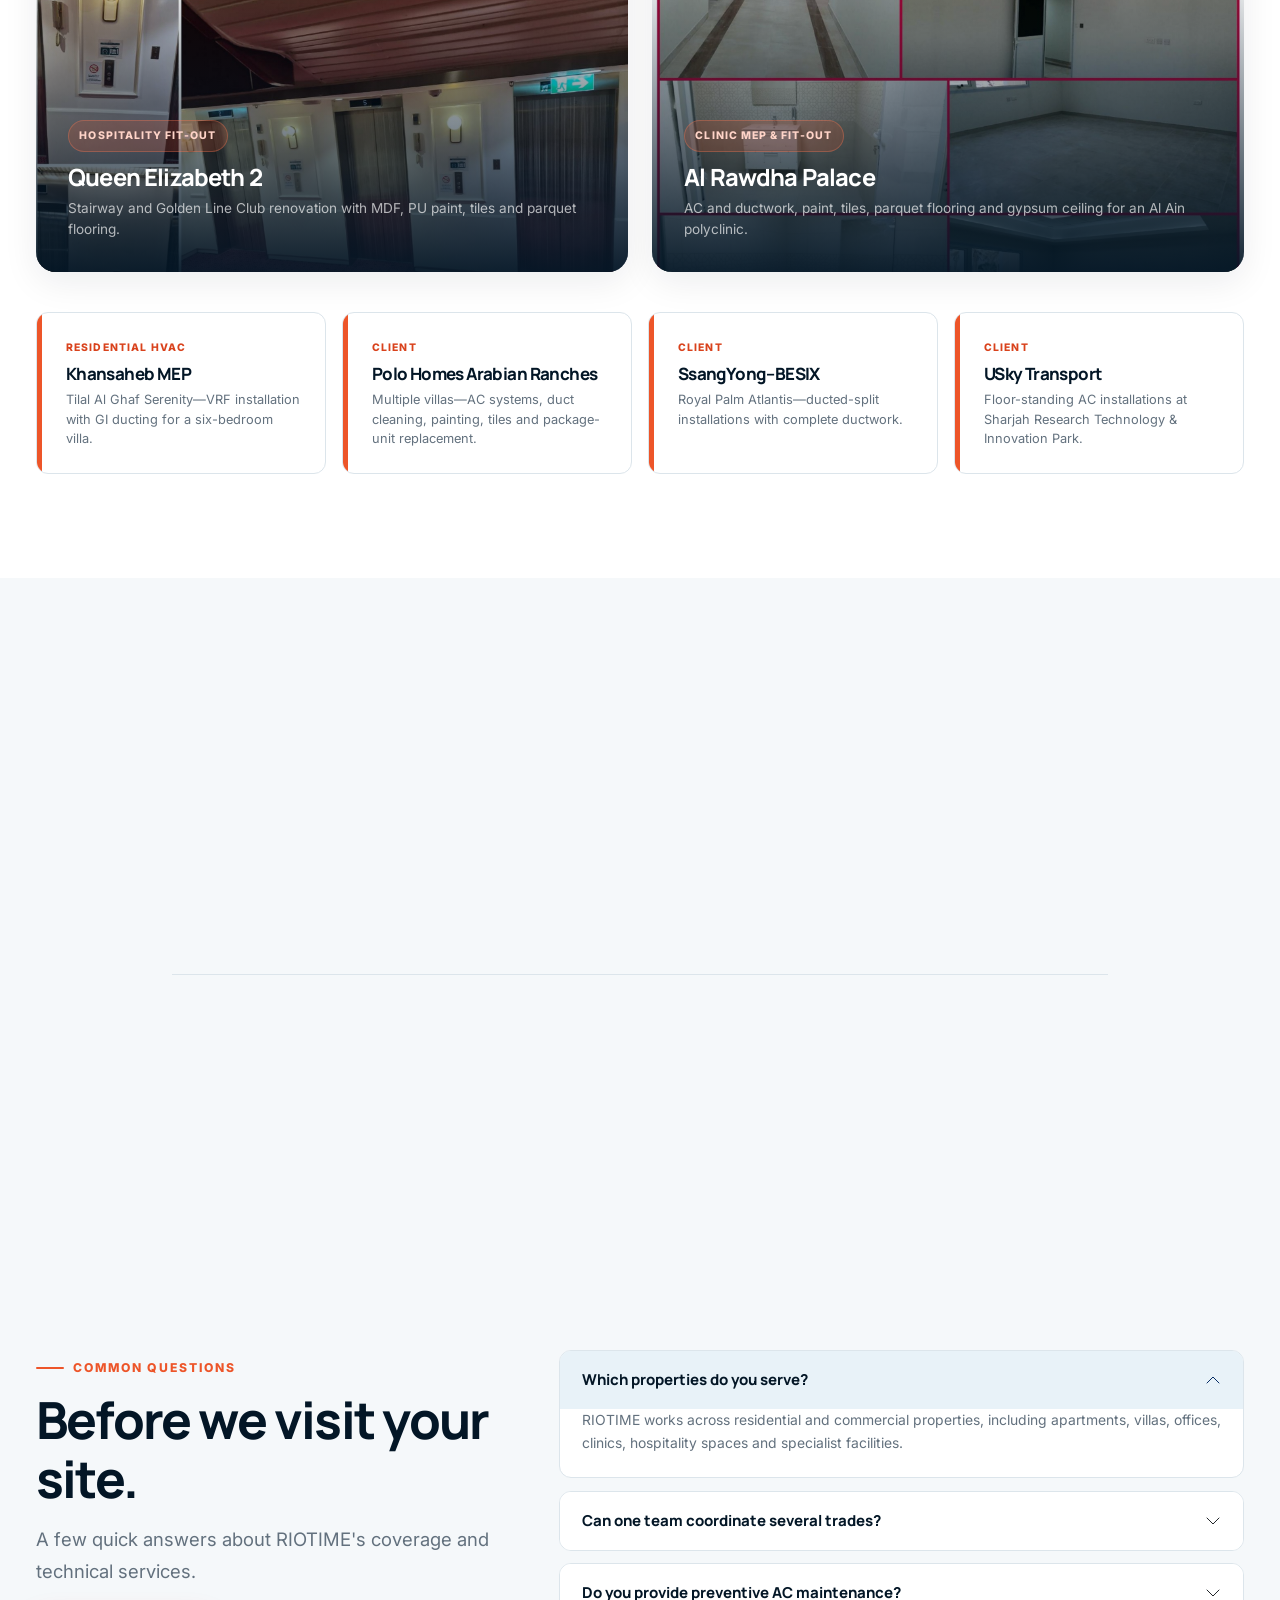
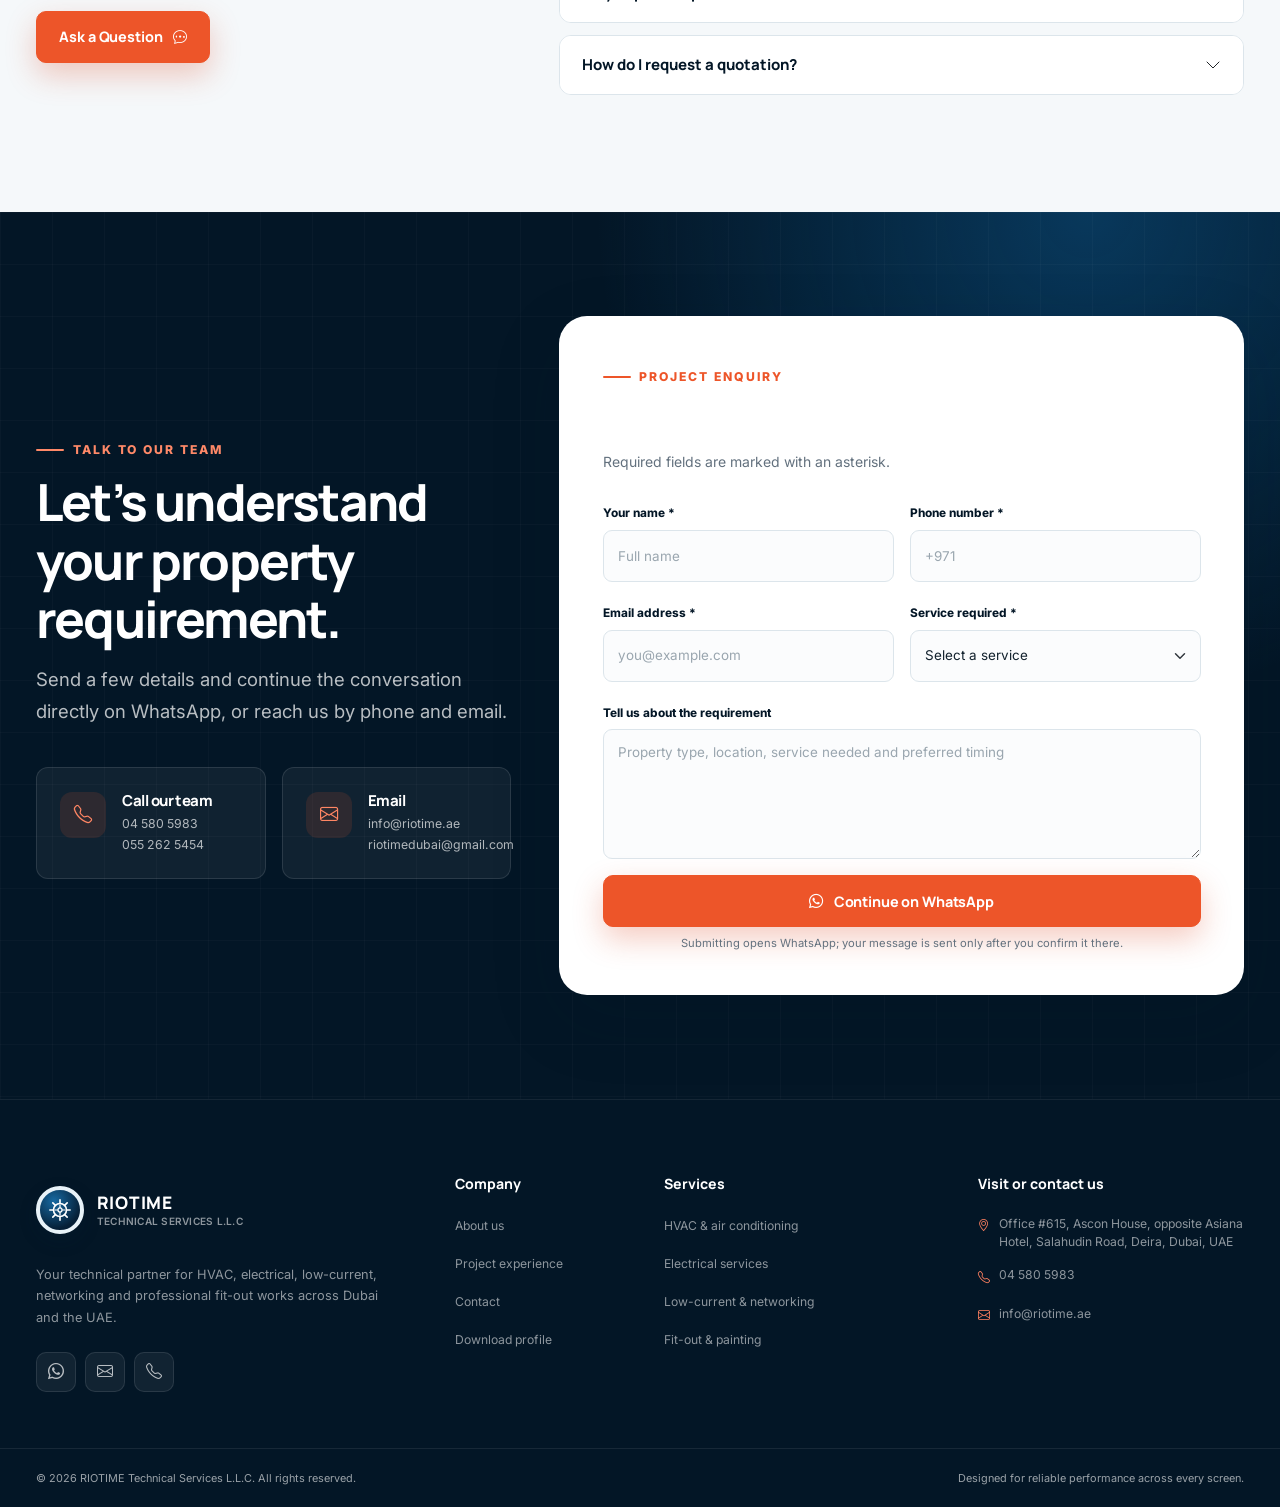
==== commit e30ee041: "Add animated service banner sliders" ====
--- a/index.html
+++ b/index.html
@@ -8,7 +8,7 @@
   <meta property="og:title" content="RIOTIME Technical Services LLC">
   <meta property="og:description" content="Integrated HVAC, electrical, ELV, networking, fit-out and property-maintenance services across Dubai and the UAE.">
   <meta property="og:type" content="website">
-  <meta property="og:image" content="assets/images/hero-hvac.png">
+  <meta property="og:image" content="assets/images/hero-hvac.jpg">
   <meta property="og:url" content="https://riotime.ae/">
   <title>RIOTIME Technical Services LLC | Dubai, UAE</title>
 
@@ -90,7 +90,26 @@
   </header>
 
   <main id="main-content">
-    <section class="hero" aria-labelledby="hero-title">
+    <section class="hero banner-slider banner-slider--home" data-banner-slider data-interval="2000" data-transition="850" aria-labelledby="hero-title">
+      <div class="banner-slider__media" aria-hidden="true">
+        <div class="banner-slider__slide is-active" data-banner-slide style="--banner-position: center; --banner-mobile-position: 67% center;">
+          <img src="assets/images/hero-hvac.jpg" alt="" width="1857" height="847" loading="eager" fetchpriority="high" decoding="async">
+        </div>
+        <div class="banner-slider__slide" data-banner-slide style="--banner-position: 58% center; --banner-mobile-position: 63% center;">
+          <img src="assets/images/service-electrical.jpg" alt="" width="1536" height="1024" loading="eager" decoding="async">
+        </div>
+        <div class="banner-slider__slide" data-banner-slide style="--banner-position: 58% center; --banner-mobile-position: 62% center;">
+          <img src="assets/images/service-fitout.jpg" alt="" width="1536" height="1024" loading="eager" decoding="async">
+        </div>
+      </div>
+      <div class="banner-slider__controls" aria-label="Home banner slideshow controls">
+        <div class="banner-slider__dots" role="group" aria-label="Choose a banner image">
+          <button class="banner-slider__dot is-active" type="button" data-slide-to="0" aria-label="Show banner slide 1 of 3" aria-current="true"></button>
+          <button class="banner-slider__dot" type="button" data-slide-to="1" aria-label="Show banner slide 2 of 3" aria-current="false"></button>
+          <button class="banner-slider__dot" type="button" data-slide-to="2" aria-label="Show banner slide 3 of 3" aria-current="false"></button>
+        </div>
+        <button class="banner-slider__toggle" type="button" data-slider-toggle aria-label="Pause banner slideshow" aria-pressed="false"><i class="bi bi-pause-fill" data-slider-toggle-icon aria-hidden="true"></i></button>
+      </div>
       <div class="container">
         <div class="hero__content">
           <div class="hero__badge"><span></span> HVAC • ELECTRICAL • ELV • FIT-OUT • MAINTENANCE</div>
@@ -170,7 +189,7 @@
           <div class="col-lg-4 col-md-6 reveal reveal-delay-1">
             <article class="service-card">
               <div class="service-card__media">
-                <img src="assets/images/service-electrical.png" alt="Electrician testing a modern distribution panel" loading="lazy">
+                <img src="assets/images/service-electrical.jpg" alt="Electrician testing a modern distribution panel" loading="lazy">
                 <span class="service-card__icon"><i class="bi bi-lightning-charge"></i></span>
               </div>
               <div class="service-card__body">
@@ -233,7 +252,7 @@
           <div class="col-lg-4 col-md-6 reveal reveal-delay-1">
             <article class="service-card">
               <div class="service-card__media">
-                <img src="assets/images/project-maintenance.png" alt="Technician carrying out preventive HVAC maintenance" loading="lazy" decoding="async">
+                <img src="assets/images/project-maintenance.jpg" alt="Technician carrying out preventive HVAC maintenance" loading="lazy" decoding="async">
                 <span class="service-card__icon"><i class="bi bi-droplet"></i></span>
               </div>
               <div class="service-card__body">
@@ -259,8 +278,8 @@
         <div class="row align-items-center g-5">
           <div class="col-lg-6 reveal">
             <div class="image-composition">
-              <img class="image-composition__main" src="assets/images/about-team.png" alt="RIOTIME technical team reviewing MEP plans">
-              <img class="image-composition__detail" src="assets/images/project-maintenance.png" alt="Technician carrying out preventive HVAC maintenance" loading="lazy">
+              <img class="image-composition__main" src="assets/images/about-team.jpg" alt="RIOTIME technical team reviewing MEP plans">
+              <img class="image-composition__detail" src="assets/images/project-maintenance.jpg" alt="Technician carrying out preventive HVAC maintenance" loading="lazy">
               <div class="image-composition__badge"><span><strong>UAE</strong>Property-ready solutions</span></div>
             </div>
           </div>
--- a/assets/css/style.css
+++ b/assets/css/style.css
@@ -468,36 +468,177 @@
   min-height: 690px;
   align-items: center;
   color: var(--rt-white);
-  background:
-    linear-gradient(90deg, rgba(3, 22, 38, 0.96) 0%, rgba(4, 30, 51, 0.9) 38%, rgba(5, 36, 62, 0.4) 69%, rgba(3, 22, 38, 0.12) 100%),
-    url("../images/hero-hvac.png") center / cover no-repeat;
+  background: var(--rt-navy-950);
   overflow: hidden;
-}
-
-.hero::before {
-  position: absolute;
-  inset: 0;
-  background:
-    linear-gradient(180deg, rgba(3, 22, 38, 0.05), rgba(3, 22, 38, 0.28)),
-    linear-gradient(90deg, rgba(13, 93, 150, 0.12), transparent 60%);
-  content: "";
 }
 
 .hero::after {
   position: absolute;
   bottom: -160px;
   left: -110px;
+  z-index: 2;
   width: 420px;
   height: 420px;
   background: rgba(13, 93, 150, 0.14);
   border: 1px solid rgba(255, 255, 255, 0.08);
   border-radius: 50%;
   content: "";
+  pointer-events: none;
 }
 
 .hero .container {
   position: relative;
+  z-index: 3;
+}
+
+/* Reusable three-image page banners */
+.banner-slider {
+  --banner-overlay: linear-gradient(90deg, rgba(3, 22, 38, 0.97) 0%, rgba(4, 30, 51, 0.9) 40%, rgba(5, 36, 62, 0.44) 70%, rgba(3, 22, 38, 0.18) 100%);
+  position: relative;
+  isolation: isolate;
+  overflow: hidden;
+  background: var(--rt-navy-950);
+}
+
+.page-hero.banner-slider {
+  --banner-overlay: linear-gradient(90deg, rgba(3, 22, 38, 0.97) 0%, rgba(4, 30, 51, 0.88) 50%, rgba(3, 22, 38, 0.38) 100%);
+}
+
+.banner-slider::before {
+  position: absolute;
+  inset: 0;
   z-index: 1;
+  background: var(--banner-overlay);
+  content: "";
+  pointer-events: none;
+}
+
+.banner-slider__media {
+  position: absolute;
+  inset: 0;
+  z-index: 0;
+  overflow: hidden;
+  background: var(--rt-navy-950);
+  pointer-events: none;
+}
+
+.banner-slider__slide {
+  position: absolute;
+  inset: 0;
+  z-index: 0;
+  visibility: hidden;
+  opacity: 0;
+  transform: translate3d(2.5%, 0, 0) scale(1.055);
+  transition:
+    opacity 850ms ease,
+    transform 1050ms cubic-bezier(0.22, 0.61, 0.36, 1);
+  will-change: opacity, transform;
+}
+
+.banner-slider__slide.is-active,
+.banner-slider__slide.is-entering,
+.banner-slider__slide.is-leaving {
+  visibility: visible;
+}
+
+.banner-slider__slide.is-active {
+  z-index: 2;
+  opacity: 1;
+  transform: translate3d(0, 0, 0) scale(1);
+}
+
+.banner-slider__slide.is-entering {
+  z-index: 3;
+}
+
+.banner-slider__slide.is-leaving {
+  z-index: 1;
+  opacity: 0;
+  transform: translate3d(-2.5%, 0, 0) scale(1.025);
+}
+
+.banner-slider__slide img {
+  display: block;
+  width: 100%;
+  height: 100%;
+  object-fit: cover;
+  object-position: var(--banner-position, center);
+  user-select: none;
+}
+
+.banner-slider__controls {
+  position: absolute;
+  right: max(6rem, calc((100vw - 1320px) / 2));
+  bottom: 1.5rem;
+  z-index: 4;
+  display: inline-flex;
+  gap: 0.55rem;
+  align-items: center;
+  padding: 0.42rem;
+  border: 1px solid rgba(255, 255, 255, 0.16);
+  border-radius: 999px;
+  background: rgba(3, 22, 38, 0.58);
+  box-shadow: 0 10px 30px rgba(3, 22, 38, 0.2);
+  backdrop-filter: blur(12px);
+}
+
+.banner-slider__dots {
+  display: flex;
+  gap: 0.36rem;
+  align-items: center;
+  padding-left: 0.25rem;
+}
+
+.banner-slider__dot,
+.banner-slider__toggle {
+  display: grid;
+  place-items: center;
+  flex: 0 0 auto;
+  padding: 0;
+  color: var(--rt-white);
+  border: 0;
+  background: transparent;
+}
+
+.banner-slider__dot {
+  position: relative;
+  width: 24px;
+  height: 24px;
+}
+
+.banner-slider__dot::before {
+  width: 8px;
+  height: 8px;
+  border-radius: 999px;
+  background: rgba(255, 255, 255, 0.48);
+  content: "";
+  transition:
+    width 220ms ease,
+    background-color 220ms ease;
+}
+
+.banner-slider__dot.is-active::before {
+  width: 22px;
+  background: var(--rt-orange-500);
+}
+
+.banner-slider__toggle {
+  width: 30px;
+  height: 30px;
+  border-radius: 50%;
+  background: rgba(255, 255, 255, 0.12);
+  font-size: 0.9rem;
+}
+
+.banner-slider__dot:focus-visible,
+.banner-slider__toggle:focus-visible {
+  outline: 2px solid var(--rt-white);
+  outline-offset: 3px;
+}
+
+.banner-slider__toggle:disabled {
+  cursor: not-allowed;
+  opacity: 0.55;
 }
 
 .hero__content {
@@ -1170,7 +1311,7 @@
   color: rgba(255, 255, 255, 0.77);
   background:
     linear-gradient(110deg, rgba(6, 31, 54, 0.98), rgba(8, 59, 99, 0.94)),
-    url("../images/project-maintenance.png") center / cover no-repeat;
+    url("../images/project-maintenance.jpg") center / cover no-repeat;
   border-radius: var(--rt-radius-lg);
   box-shadow: var(--rt-shadow-lg);
 }
@@ -1248,47 +1389,23 @@
   align-items: center;
   color: var(--rt-white);
   background-color: var(--rt-navy-950);
-  background-image:
-    linear-gradient(90deg, rgba(3, 22, 38, 0.96), rgba(4, 30, 51, 0.82) 48%, rgba(3, 22, 38, 0.34)),
-    var(--page-image, url("../images/about-team.png"));
-  background-position: center;
-  background-size: cover;
-  background-repeat: no-repeat;
   overflow: hidden;
-}
-
-.page-hero--about {
-  background-image:
-    linear-gradient(90deg, rgba(3, 22, 38, 0.96), rgba(4, 30, 51, 0.82) 48%, rgba(3, 22, 38, 0.34)),
-    url("../images/about-team.png");
-}
-
-.page-hero--services {
-  background-image:
-    linear-gradient(90deg, rgba(3, 22, 38, 0.96), rgba(4, 30, 51, 0.82) 48%, rgba(3, 22, 38, 0.34)),
-    url("../images/service-linear-diffuser-hd.jpg");
-  background-position: center 44%;
-}
-
-.page-hero--projects {
-  background-image:
-    linear-gradient(90deg, rgba(3, 22, 38, 0.96), rgba(4, 30, 51, 0.82) 48%, rgba(3, 22, 38, 0.34)),
-    url("../images/service-tiling-hd.jpg");
-  background-position: center 46%;
 }
 
 .page-hero::after {
   position: absolute;
   inset: 0;
+  z-index: 2;
   background:
     radial-gradient(circle at 80% 15%, rgba(13, 93, 150, 0.25), transparent 35%),
     linear-gradient(180deg, transparent, rgba(3, 22, 38, 0.3));
   content: "";
+  pointer-events: none;
 }
 
 .page-hero .container {
   position: relative;
-  z-index: 1;
+  z-index: 3;
   padding-top: 58px;
   padding-bottom: 68px;
 }
@@ -1954,9 +2071,6 @@
 
   .hero {
     min-height: 640px;
-    background:
-      linear-gradient(90deg, rgba(3, 22, 38, 0.96), rgba(4, 30, 51, 0.85) 60%, rgba(3, 22, 38, 0.48)),
-      url("../images/hero-hvac.png") 64% center / cover no-repeat;
   }
 
   .hero__content {
@@ -2039,10 +2153,24 @@
   .hero {
     min-height: 690px;
     align-items: flex-end;
-    background:
-      linear-gradient(180deg, rgba(3, 22, 38, 0.2) 0%, rgba(3, 22, 38, 0.78) 44%, rgba(3, 22, 38, 0.98) 100%),
-      url("../images/hero-hvac.png") 67% top / auto 58% no-repeat,
-      var(--rt-navy-950);
+  }
+
+  .banner-slider {
+    --banner-overlay: linear-gradient(180deg, rgba(3, 22, 38, 0.24) 0%, rgba(3, 22, 38, 0.76) 43%, rgba(3, 22, 38, 0.98) 100%);
+  }
+
+  .page-hero.banner-slider {
+    --banner-overlay: linear-gradient(180deg, rgba(3, 22, 38, 0.5) 0%, rgba(3, 22, 38, 0.9) 72%, rgba(3, 22, 38, 0.98) 100%);
+  }
+
+  .banner-slider__slide img {
+    object-position: var(--banner-mobile-position, var(--banner-position, center));
+  }
+
+  .banner-slider__controls {
+    top: 1rem;
+    right: 1rem;
+    bottom: auto;
   }
 
   .hero__content {
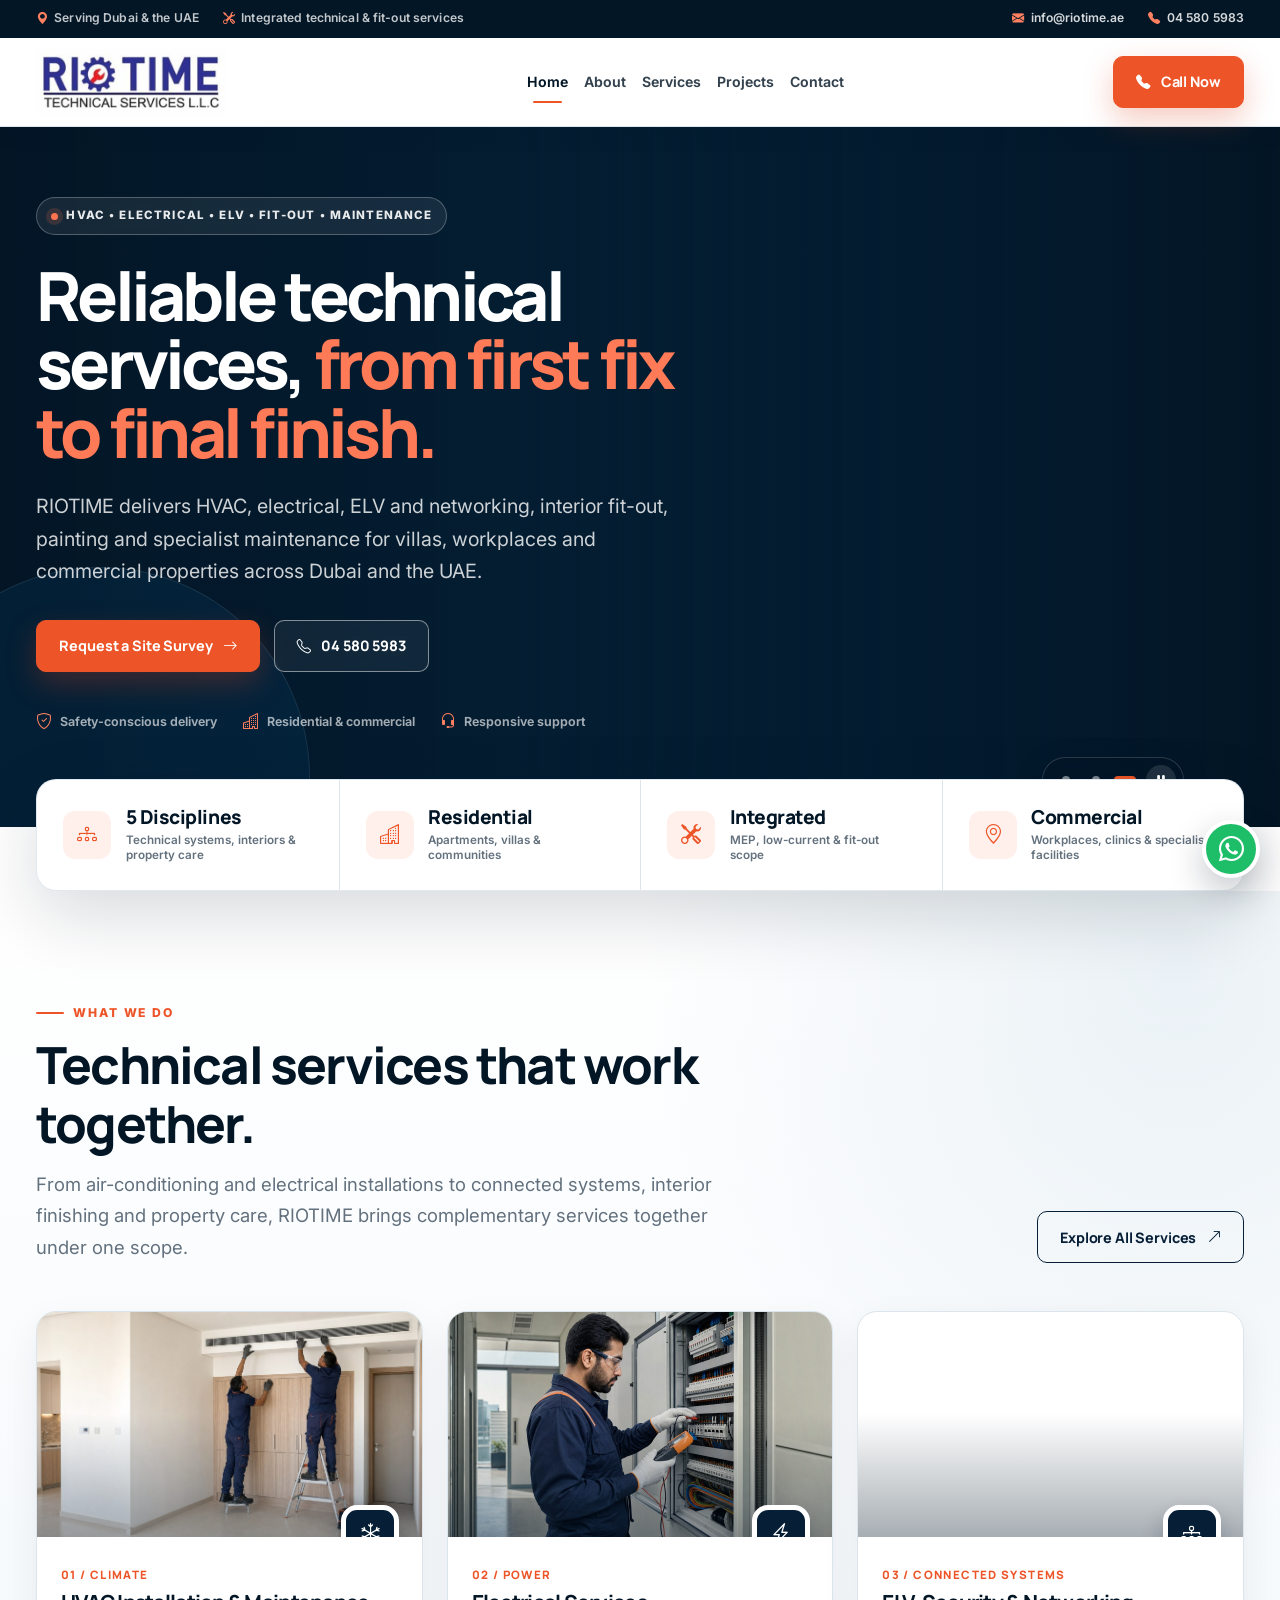
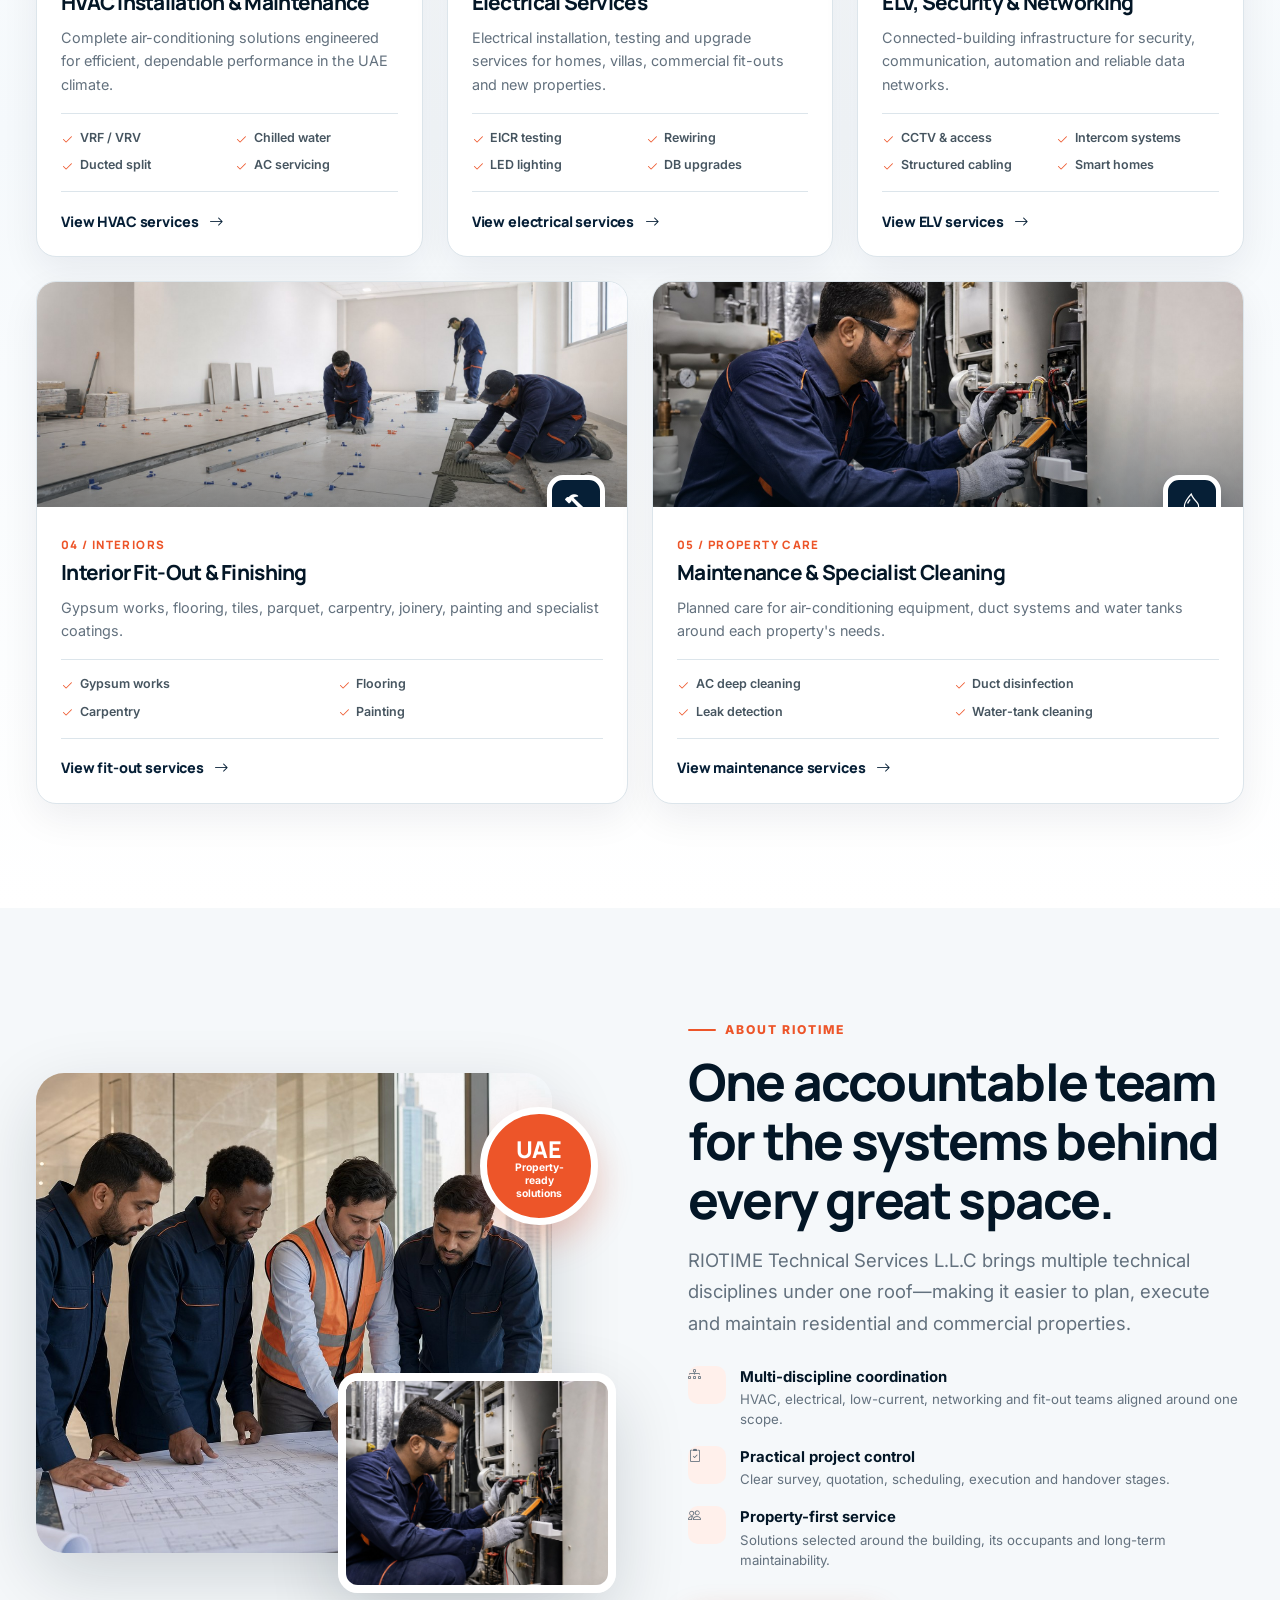
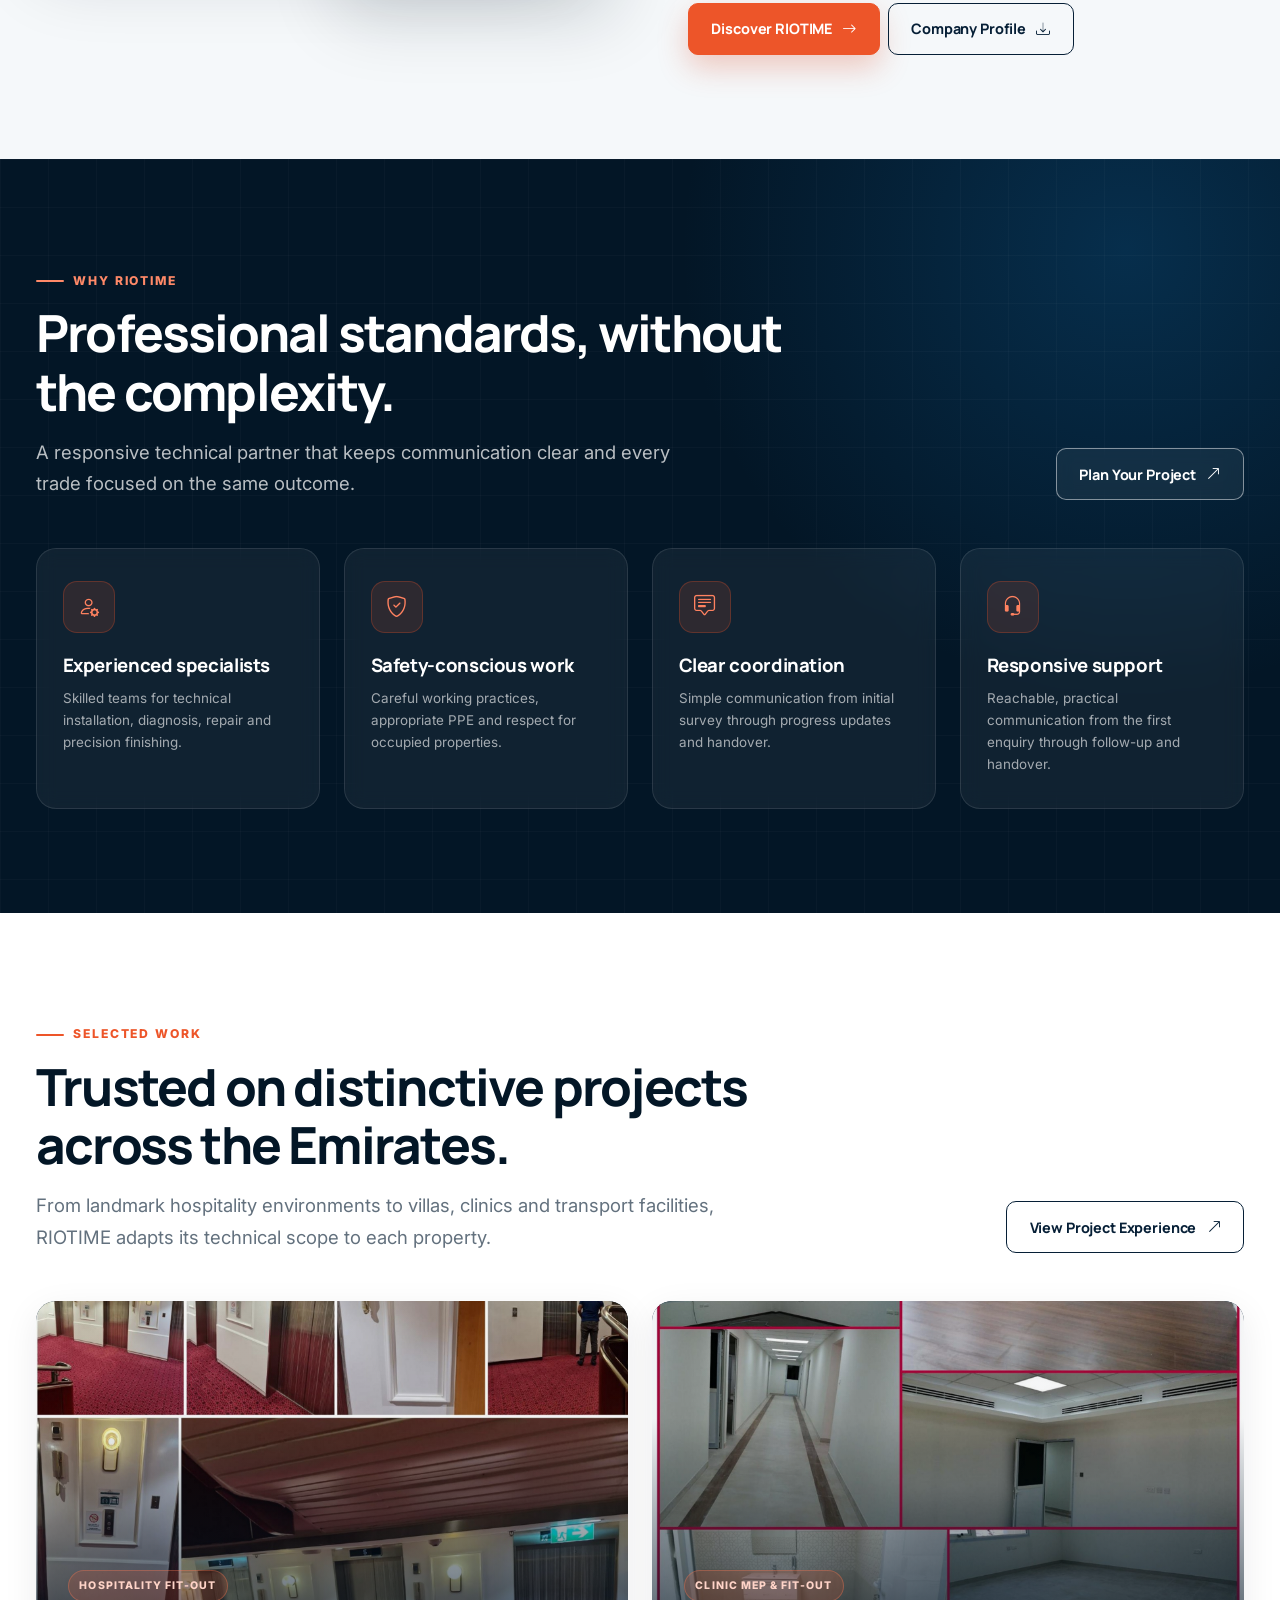
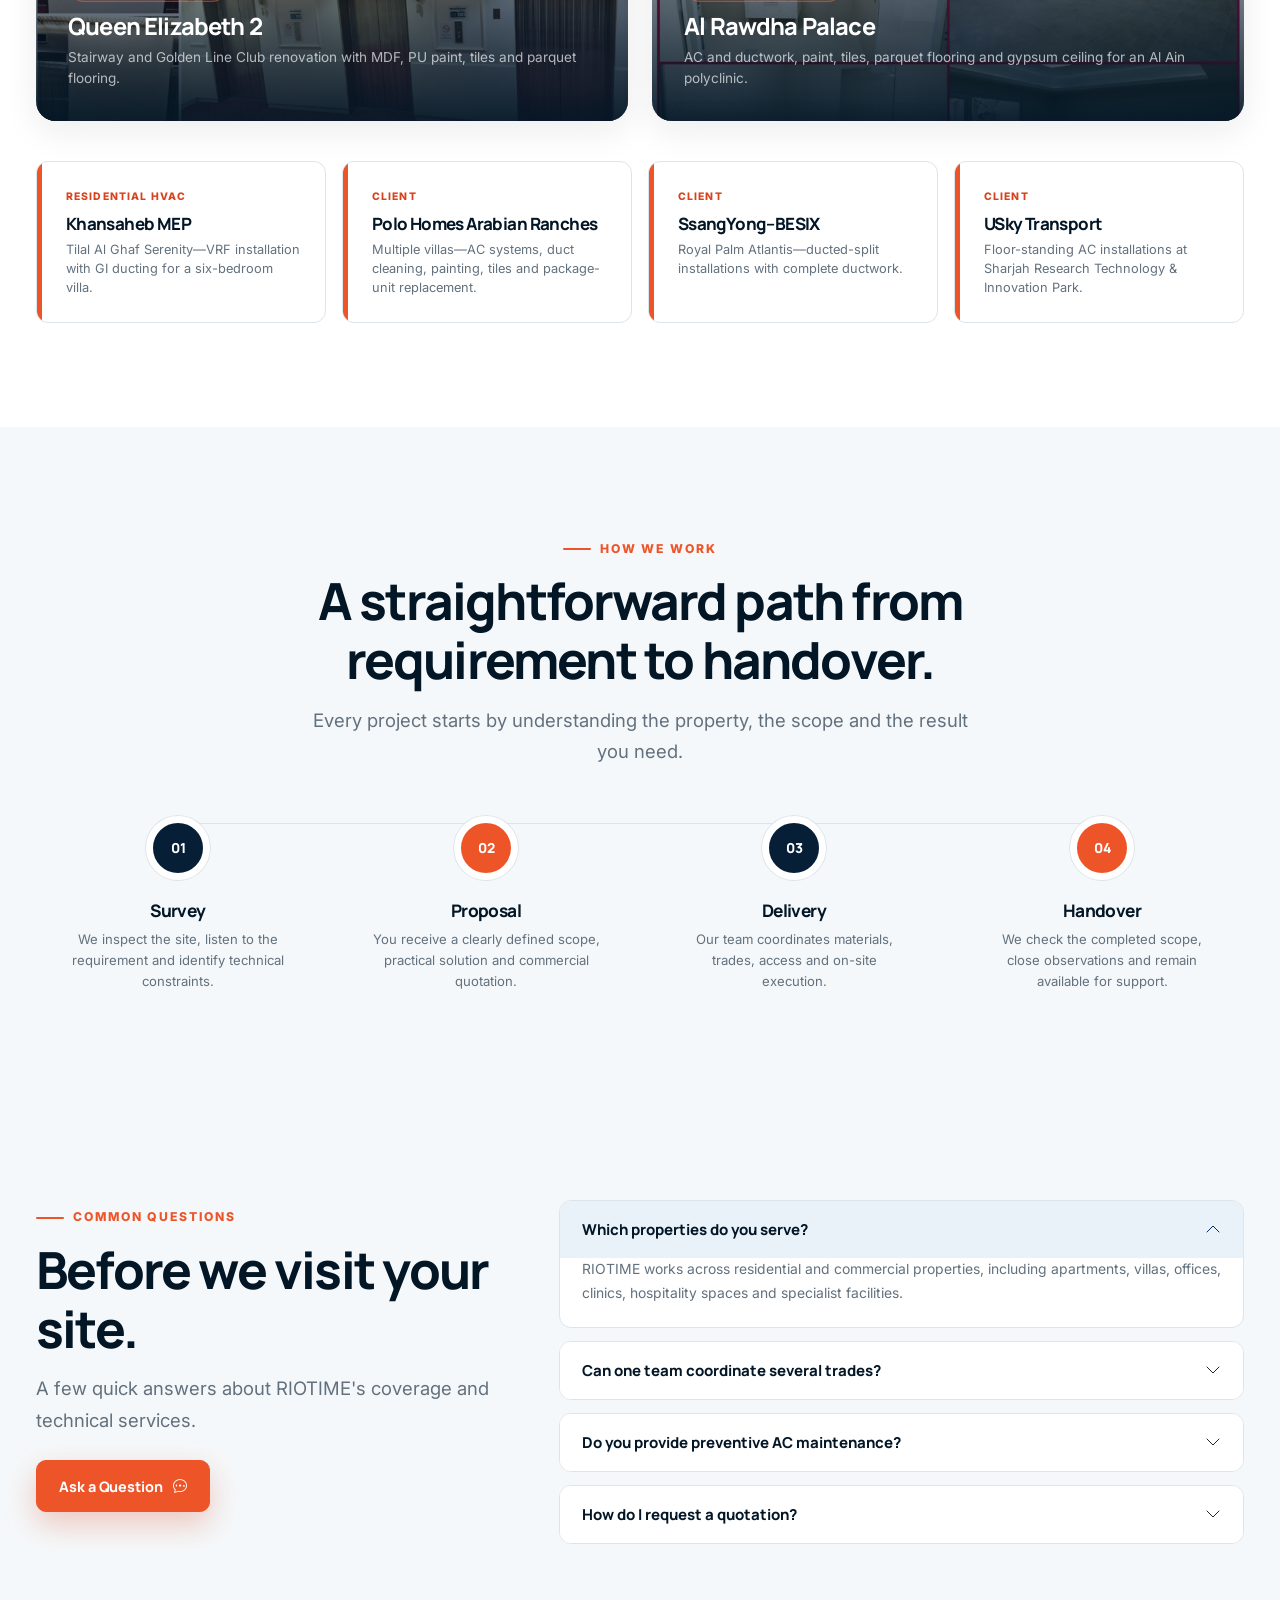
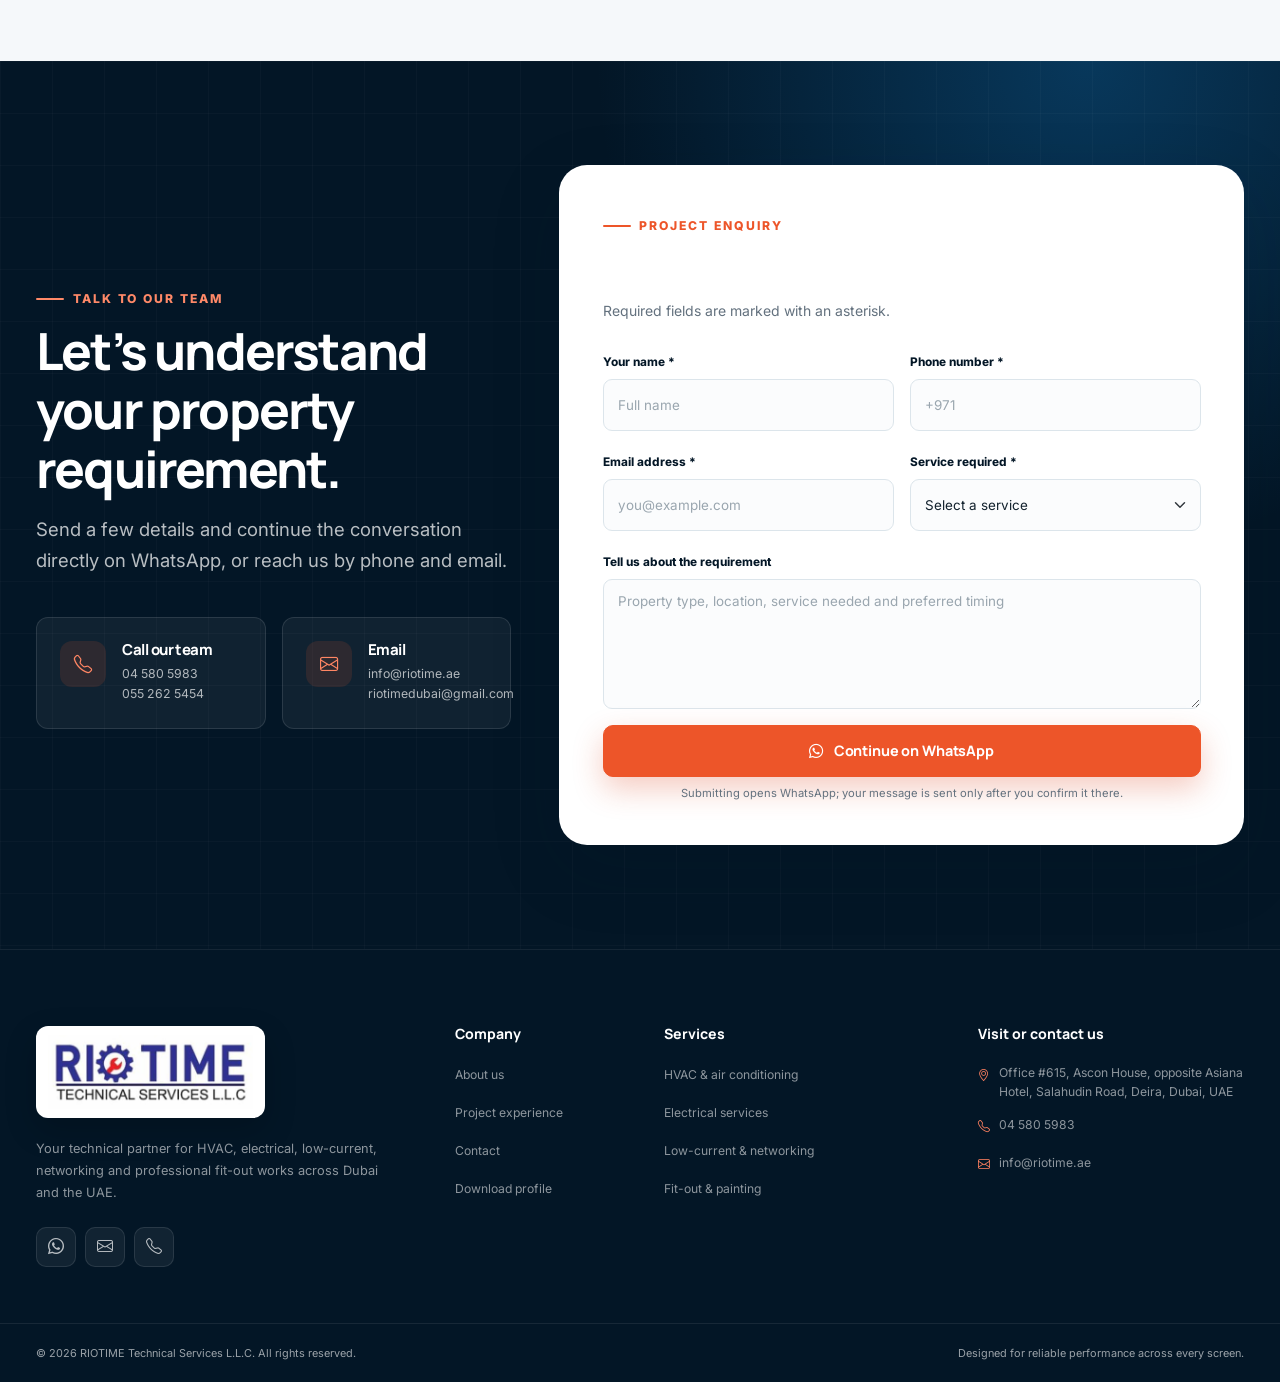
==== commit ad85fdd1: "Optimize service grid and official branding" ====
--- a/index.html
+++ b/index.html
@@ -61,12 +61,8 @@
 
     <nav class="navbar navbar-expand-lg site-navbar" aria-label="Primary navigation">
       <div class="container">
-        <a class="navbar-brand" href="index.html" aria-label="RIOTIME home">
-          <span class="navbar-brand__mark"><img src="assets/images/logo-mark.svg" alt=""></span>
-          <span class="navbar-brand__text">
-            <span class="navbar-brand__name">RIOTIME</span>
-            <span class="navbar-brand__sub">TECHNICAL SERVICES L.L.C</span>
-          </span>
+        <a class="navbar-brand navbar-brand--official" href="index.html" aria-label="RIOTIME home">
+          <img class="brand-logo brand-logo--header" src="assets/images/riotime-logo.jpg" width="431" height="154" alt="">
         </a>
 
         <button class="navbar-toggler" type="button" data-bs-toggle="collapse" data-bs-target="#mainNav" aria-controls="mainNav" aria-expanded="false" aria-label="Toggle navigation">
@@ -151,7 +147,7 @@
       </div>
     </section>
 
-    <section class="section" aria-labelledby="services-title">
+    <section class="section services-showcase" aria-labelledby="services-title">
       <div class="container">
         <div class="row align-items-end g-4 mb-5">
           <div class="col-lg-8 reveal">
@@ -164,8 +160,8 @@
           </div>
         </div>
 
-        <div class="row g-4">
-          <div class="col-lg-4 col-md-6 reveal">
+        <div class="services-grid">
+          <div class="services-grid__item reveal">
             <article class="service-card">
               <div class="service-card__media">
                 <img src="assets/images/service-linear-diffuser-hd.jpg" alt="Professional technicians installing a linear air-conditioning diffuser in a modern villa" width="1672" height="941" loading="lazy" decoding="async">
@@ -186,10 +182,10 @@
             </article>
           </div>
 
-          <div class="col-lg-4 col-md-6 reveal reveal-delay-1">
+          <div class="services-grid__item reveal reveal-delay-1">
             <article class="service-card">
               <div class="service-card__media">
-                <img src="assets/images/service-electrical.jpg" alt="Electrician testing a modern distribution panel" loading="lazy">
+                <img src="assets/images/service-electrical.jpg" alt="Electrician testing a modern distribution panel" width="1536" height="1024" loading="lazy" decoding="async">
                 <span class="service-card__icon"><i class="bi bi-lightning-charge"></i></span>
               </div>
               <div class="service-card__body">
@@ -207,7 +203,7 @@
             </article>
           </div>
 
-          <div class="col-lg-4 col-md-6 reveal reveal-delay-2">
+          <div class="services-grid__item reveal reveal-delay-2">
             <article class="service-card">
               <div class="service-card__media">
                 <img src="assets/images/service-elv-networking-hd.jpg" alt="ELV technician testing structured cabling in a professional network rack" width="1448" height="1086" loading="lazy" decoding="async">
@@ -228,7 +224,7 @@
             </article>
           </div>
 
-          <div class="col-lg-4 col-md-6 reveal">
+          <div class="services-grid__item reveal">
             <article class="service-card">
               <div class="service-card__media">
                 <img src="assets/images/service-tiling-hd.jpg" alt="Professional fit-out team installing porcelain floor tiles with levelling spacers" width="1672" height="941" loading="lazy" decoding="async">
@@ -249,10 +245,10 @@
             </article>
           </div>
 
-          <div class="col-lg-4 col-md-6 reveal reveal-delay-1">
+          <div class="services-grid__item reveal reveal-delay-1">
             <article class="service-card">
               <div class="service-card__media">
-                <img src="assets/images/project-maintenance.jpg" alt="Technician carrying out preventive HVAC maintenance" loading="lazy" decoding="async">
+                <img src="assets/images/project-maintenance.jpg" alt="Technician carrying out preventive HVAC maintenance" width="1672" height="941" loading="lazy" decoding="async">
                 <span class="service-card__icon"><i class="bi bi-droplet"></i></span>
               </div>
               <div class="service-card__body">
@@ -574,12 +570,8 @@
       <div class="container">
         <div class="row g-5">
           <div class="col-lg-4">
-            <a class="navbar-brand" href="index.html" aria-label="RIOTIME home">
-              <span class="navbar-brand__mark"><img src="assets/images/logo-mark.svg" alt=""></span>
-              <span class="navbar-brand__text">
-                <span class="navbar-brand__name">RIOTIME</span>
-                <span class="navbar-brand__sub">TECHNICAL SERVICES L.L.C</span>
-              </span>
+            <a class="navbar-brand navbar-brand--official navbar-brand--footer" href="index.html" aria-label="RIOTIME home">
+              <img class="brand-logo brand-logo--footer" src="assets/images/riotime-logo.jpg" width="431" height="154" alt="" loading="lazy" decoding="async">
             </a>
             <p class="site-footer__about">Your technical partner for HVAC, electrical, low-current, networking and professional fit-out works across Dubai and the UAE.</p>
             <div class="footer-socials">
--- a/assets/css/style.css
+++ b/assets/css/style.css
@@ -349,17 +349,15 @@
 }
 
 .site-navbar,
-.site-navbar .navbar-brand__mark,
-.site-navbar .navbar-brand__sub {
+.site-navbar .brand-logo--header {
   transition: all var(--rt-transition);
 }
 
 .navbar-brand {
   display: inline-flex;
-  gap: 0.8rem;
   align-items: center;
   margin-right: 2rem;
-  padding: 0.6rem 0;
+  padding: 0.35rem 0;
   color: var(--rt-navy-950);
 }
 
@@ -367,45 +365,43 @@
   color: var(--rt-navy-950);
 }
 
-.navbar-brand__mark {
-  display: grid;
-  width: 48px;
-  height: 48px;
-  place-items: center;
+.navbar-brand--official {
   flex: 0 0 auto;
-  color: var(--rt-white);
-  background:
-    radial-gradient(circle at 35% 28%, #1769a1, var(--rt-navy-900) 72%);
-  border: 4px solid #e8f2f8;
-  border-radius: 50%;
-  box-shadow: 0 7px 18px rgba(6, 31, 54, 0.2);
-}
-
-.navbar-brand__mark svg,
-.navbar-brand__mark img {
-  width: 26px;
-  height: 26px;
-}
-
-.navbar-brand__text {
+}
+
+.brand-logo {
+  display: block;
+  max-width: 100%;
+  height: auto;
+  object-fit: contain;
+}
+
+.brand-logo--header {
+  width: 190px;
+}
+
+.site-navbar.is-scrolled .brand-logo--header {
+  width: 170px;
+}
+
+.navbar-brand--footer {
+  width: fit-content;
+  margin-right: 0;
+  padding: 0.55rem 0.7rem;
+  background: var(--rt-white);
+  border: 1px solid rgba(255, 255, 255, 0.16);
+  border-radius: 12px;
+  box-shadow: 0 12px 32px rgba(0, 0, 0, 0.18);
+}
+
+.brand-logo--footer {
+  width: 205px;
+}
+
+.navbar-brand--404 {
   display: flex;
-  flex-direction: column;
-  line-height: 1.1;
-}
-
-.navbar-brand__name {
-  font-size: 1.08rem;
-  font-weight: 800;
-  letter-spacing: 0.04em;
-}
-
-.navbar-brand__sub {
-  margin-top: 0.26rem;
-  color: var(--rt-muted);
-  font-family: "Inter", sans-serif;
-  font-size: 0.63rem;
-  font-weight: 600;
-  letter-spacing: 0.025em;
+  margin-right: auto;
+  margin-left: auto;
 }
 
 .site-navbar .nav-link {
@@ -783,20 +779,52 @@
 }
 
 /* Service cards */
+.services-showcase {
+  position: relative;
+  background:
+    radial-gradient(circle at 92% 5%, rgba(13, 93, 150, 0.08), transparent 28%),
+    linear-gradient(180deg, #ffffff 0%, #f5f9fc 52%, #ffffff 100%);
+  overflow: hidden;
+}
+
+.services-showcase > .container {
+  position: relative;
+  z-index: 1;
+}
+
+.services-grid {
+  display: grid;
+  grid-template-columns: repeat(6, minmax(0, 1fr));
+  gap: 1.5rem;
+}
+
+.services-grid__item {
+  grid-column: span 2;
+  min-width: 0;
+}
+
+.services-grid__item:nth-child(n + 4) {
+  grid-column: span 3;
+}
+
 .service-card {
   position: relative;
+  display: flex;
   height: 100%;
+  flex-direction: column;
   overflow: hidden;
   border: 1px solid var(--rt-border);
   border-radius: var(--rt-radius);
   background: var(--rt-white);
+  box-shadow: 0 14px 38px rgba(3, 22, 38, 0.065);
   transition:
     transform var(--rt-transition),
     box-shadow var(--rt-transition),
     border-color var(--rt-transition);
 }
 
-.service-card:hover {
+.service-card:hover,
+.service-card:focus-within {
   border-color: rgba(13, 93, 150, 0.35);
   box-shadow: var(--rt-shadow-lg);
   transform: translateY(-8px);
@@ -804,7 +832,7 @@
 
 .service-card__media {
   position: relative;
-  height: 245px;
+  height: 225px;
   overflow: hidden;
 }
 
@@ -819,6 +847,7 @@
   width: 100%;
   height: 100%;
   object-fit: cover;
+  object-position: center;
   transition: transform 600ms cubic-bezier(0.2, 0.7, 0.3, 1);
 }
 
@@ -844,7 +873,10 @@
 }
 
 .service-card__body {
-  padding: 2rem 1.65rem 1.65rem;
+  display: flex;
+  flex: 1;
+  flex-direction: column;
+  padding: 1.75rem 1.5rem 1.5rem;
 }
 
 .service-card__number {
@@ -858,22 +890,23 @@
 }
 
 .service-card h3 {
-  margin-bottom: 0.8rem;
-  font-size: 1.35rem;
+  margin-bottom: 0.65rem;
+  font-size: 1.3rem;
 }
 
 .service-card p {
+  margin-bottom: 0;
   color: var(--rt-muted);
-  font-size: 0.92rem;
-  line-height: 1.7;
+  font-size: 0.9rem;
+  line-height: 1.65;
 }
 
 .service-card__list {
   display: grid;
   grid-template-columns: repeat(2, minmax(0, 1fr));
   gap: 0.45rem 0.7rem;
-  margin: 1.15rem 0 1.35rem;
-  padding: 1.1rem 0;
+  margin: 1rem 0 1.15rem;
+  padding: 0.95rem 0;
   border-top: 1px solid var(--rt-border);
   border-bottom: 1px solid var(--rt-border);
   list-style: none;
@@ -892,6 +925,31 @@
 .service-card__list i {
   margin-top: 0.12rem;
   color: var(--rt-orange-500);
+}
+
+.service-card .btn-link-arrow {
+  align-self: flex-start;
+  margin-top: auto;
+}
+
+.services-grid__item:nth-child(1) .service-card__media img {
+  object-position: 56% center;
+}
+
+.services-grid__item:nth-child(2) .service-card__media img {
+  object-position: 55% center;
+}
+
+.services-grid__item:nth-child(3) .service-card__media img {
+  object-position: 58% center;
+}
+
+.services-grid__item:nth-child(4) .service-card__media img {
+  object-position: 50% center;
+}
+
+.services-grid__item:nth-child(5) .service-card__media img {
+  object-position: 46% center;
 }
 
 /* About split */
@@ -1822,10 +1880,6 @@
   color: var(--rt-white);
 }
 
-.site-footer .navbar-brand__sub {
-  color: rgba(255, 255, 255, 0.55);
-}
-
 .site-footer__about {
   max-width: 350px;
   margin-top: 1.25rem;
@@ -1989,6 +2043,14 @@
 
 /* Responsive */
 @media (max-width: 1199.98px) {
+  .brand-logo--header {
+    width: 168px;
+  }
+
+  .site-navbar.is-scrolled .brand-logo--header {
+    width: 155px;
+  }
+
   .site-navbar .nav-link {
     padding-right: 0.65rem;
     padding-left: 0.65rem;
@@ -2004,6 +2066,21 @@
     height: 42px;
   }
 
+  .services-grid {
+    grid-template-columns: repeat(2, minmax(0, 1fr));
+  }
+
+  .services-grid__item,
+  .services-grid__item:nth-child(n + 4) {
+    grid-column: auto;
+  }
+
+  .services-grid__item:last-child {
+    grid-column: 1 / -1;
+    width: calc(50% - 0.75rem);
+    justify-self: center;
+  }
+
   .service-card__media {
     height: 220px;
   }
@@ -2016,6 +2093,14 @@
 
   .site-navbar {
     min-height: 74px;
+  }
+
+  .brand-logo--header {
+    width: 160px;
+  }
+
+  .site-navbar.is-scrolled .brand-logo--header {
+    width: 150px;
   }
 
   .site-navbar .navbar-collapse {
@@ -2137,19 +2222,6 @@
     display: none;
   }
 
-  .navbar-brand__mark {
-    width: 44px;
-    height: 44px;
-  }
-
-  .navbar-brand__name {
-    font-size: 0.98rem;
-  }
-
-  .navbar-brand__sub {
-    font-size: 0.56rem;
-  }
-
   .hero {
     min-height: 690px;
     align-items: flex-end;
@@ -2217,8 +2289,28 @@
     border-left: 0;
   }
 
+  .services-grid {
+    grid-template-columns: 1fr;
+    gap: 1.15rem;
+  }
+
+  .services-grid__item,
+  .services-grid__item:nth-child(n + 4),
+  .services-grid__item:last-child {
+    grid-column: auto;
+    width: 100%;
+  }
+
   .service-card__media {
-    height: 238px;
+    height: 210px;
+  }
+
+  .service-card__body {
+    padding: 1.65rem 1.35rem 1.35rem;
+  }
+
+  .brand-logo--footer {
+    width: 190px;
   }
 
   .image-composition {
@@ -2317,13 +2409,12 @@
 }
 
 @media (max-width: 419.98px) {
-  .navbar-brand__sub {
-    display: none;
-  }
-
-  .navbar-brand__mark {
-    width: 40px;
-    height: 40px;
+  .brand-logo--header {
+    width: 145px;
+  }
+
+  .site-navbar.is-scrolled .brand-logo--header {
+    width: 135px;
   }
 
   .hero__badge {
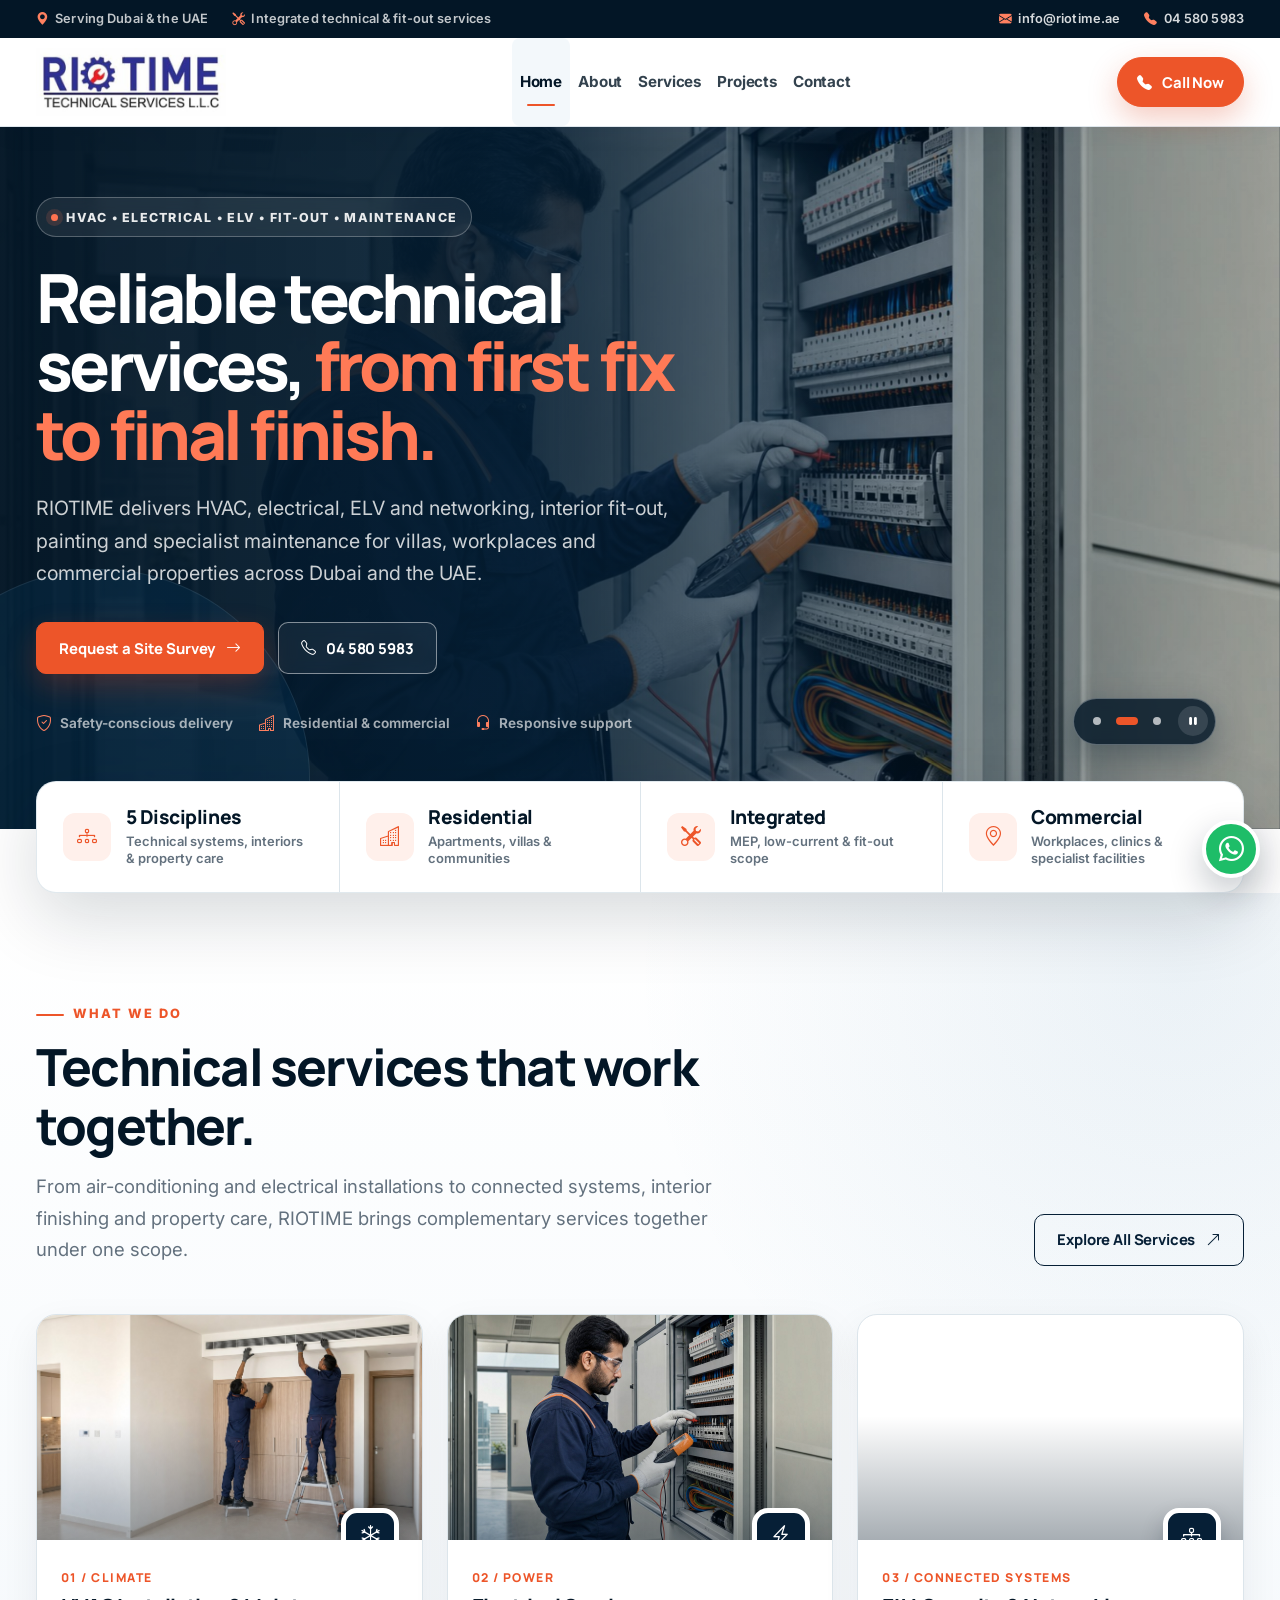
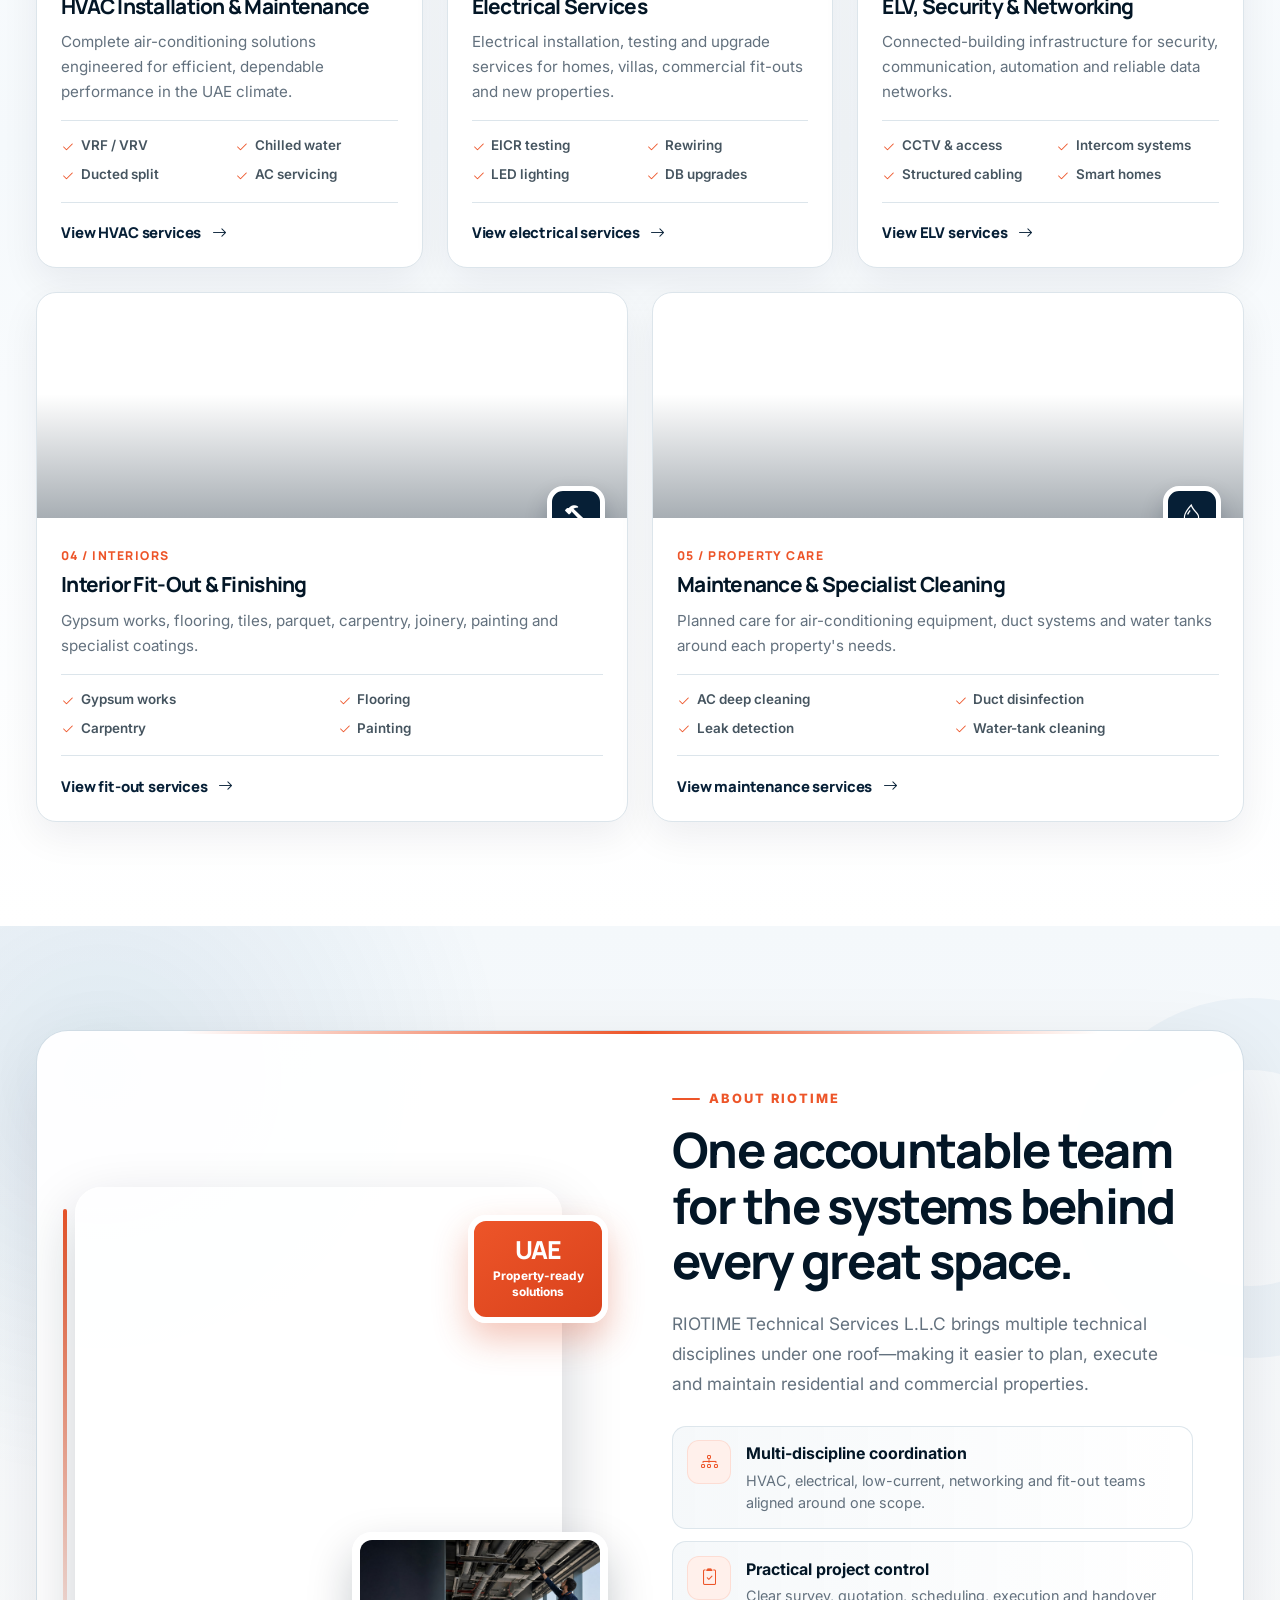
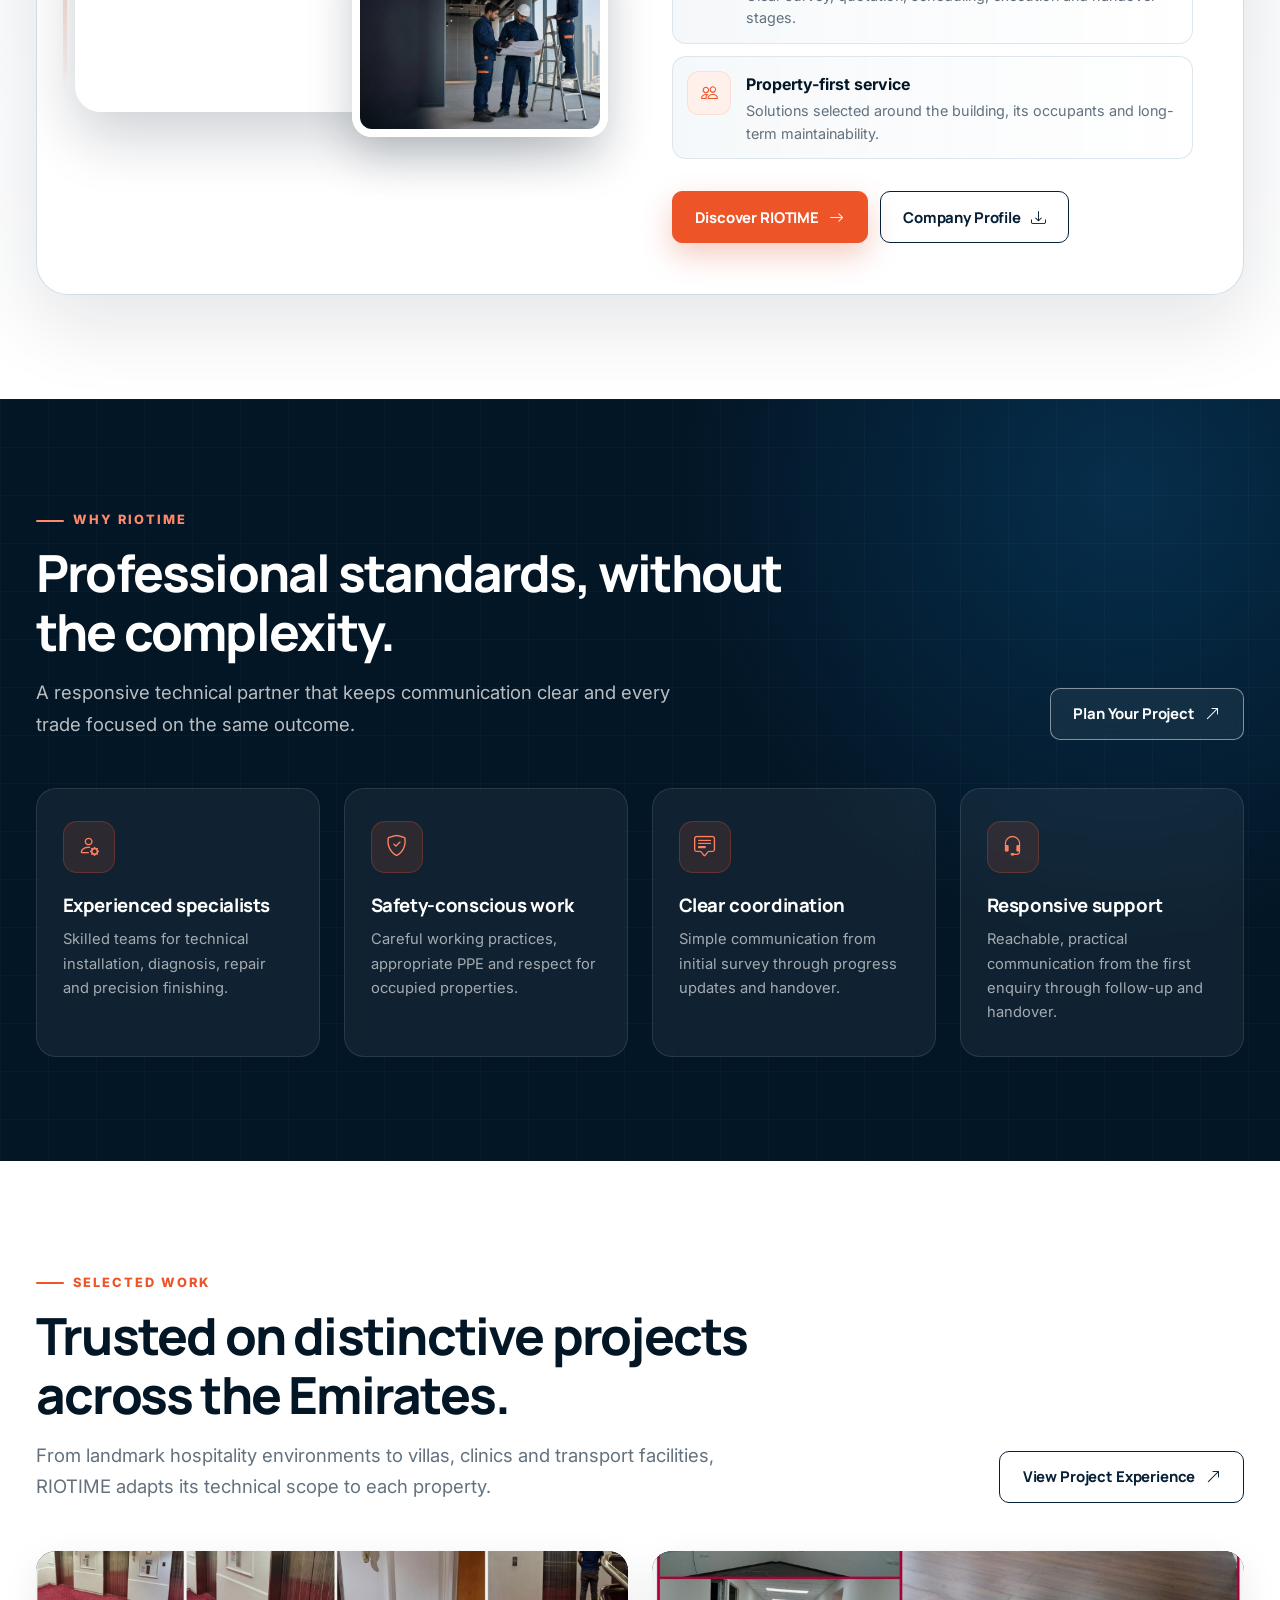
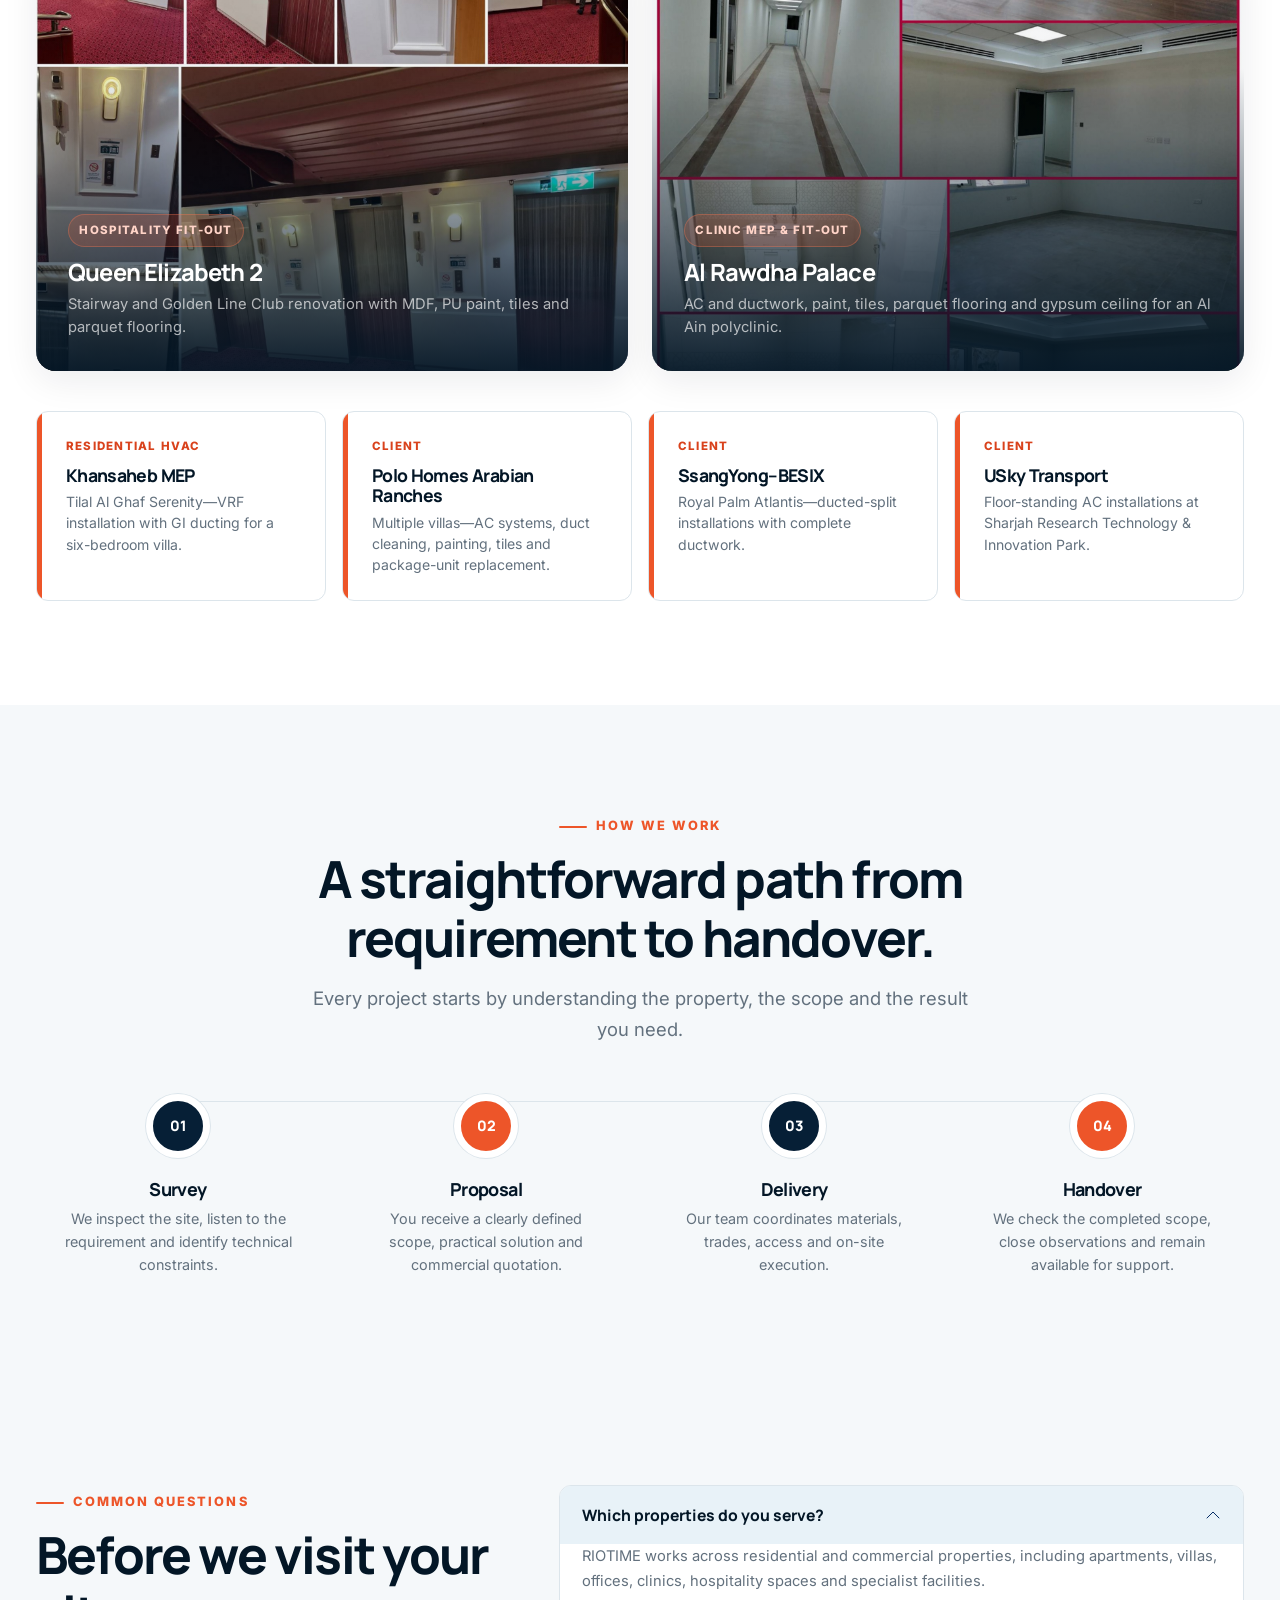
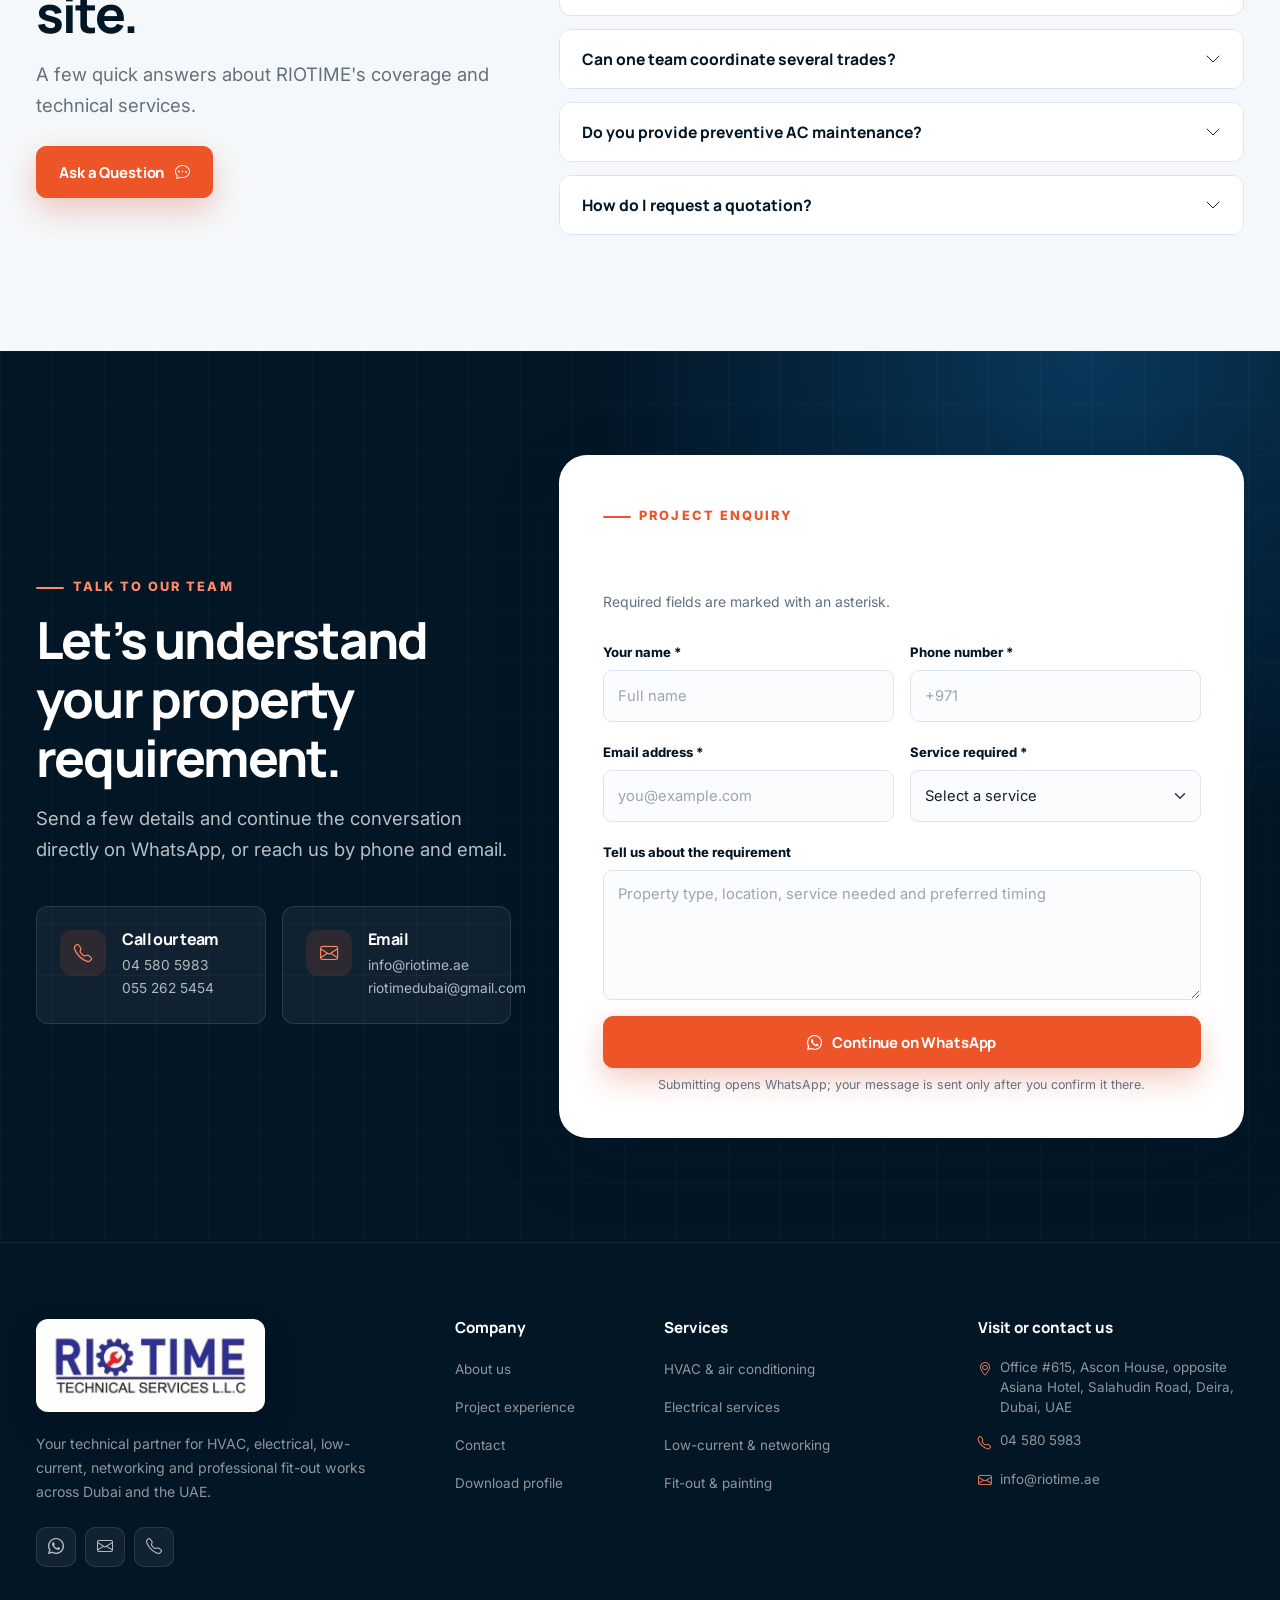
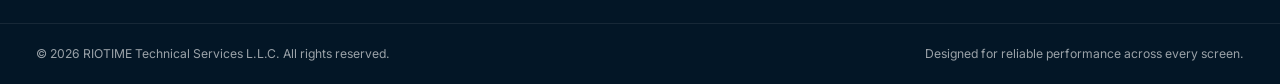
==== commit bc72727c: "Publish professional company profile and polish site UI" ====
--- a/index.html
+++ b/index.html
@@ -27,7 +27,7 @@
     "name": "RIOTIME Technical Services L.L.C",
     "url": "https://riotime.ae/",
     "email": "info@riotime.ae",
-    "telephone": ["+971455805983", "+971552625454"],
+    "telephone": ["+97145805983", "+971552625454"],
     "description": "HVAC, electrical, ELV, networking, interior fit-out and property-maintenance services across Dubai and the UAE.",
     "address": {
       "@type": "PostalAddress",
@@ -54,7 +54,7 @@
         </div>
         <div class="d-flex align-items-center gap-4">
           <a class="utility-bar__item" href="mailto:info@riotime.ae"><i class="bi bi-envelope-fill"></i> info@riotime.ae</a>
-          <a class="utility-bar__item" href="tel:+971455805983"><i class="bi bi-telephone-fill"></i> 04 580 5983</a>
+          <a class="utility-bar__item" href="tel:+97145805983"><i class="bi bi-telephone-fill"></i> 04 580 5983</a>
         </div>
       </div>
     </div>
@@ -113,7 +113,7 @@
           <p class="hero__lead">RIOTIME delivers HVAC, electrical, ELV and networking, interior fit-out, painting and specialist maintenance for villas, workplaces and commercial properties across Dubai and the UAE.</p>
           <div class="hero__actions">
             <a class="btn btn-primary" href="contact.html#enquiry"><span>Request a Site Survey</span><i class="bi bi-arrow-right"></i></a>
-            <a class="btn btn-outline-light" href="tel:+971455805983"><i class="bi bi-telephone"></i><span>04 580 5983</span></a>
+            <a class="btn btn-outline-light" href="tel:+97145805983"><i class="bi bi-telephone"></i><span>04 580 5983</span></a>
           </div>
           <div class="hero__trust" aria-label="RIOTIME service benefits">
             <span class="hero__trust-item"><i class="bi bi-shield-check"></i> Safety-conscious delivery</span>
@@ -269,37 +269,41 @@
       </div>
     </section>
 
-    <section class="section section--surface" aria-labelledby="about-title">
-      <div class="container">
-        <div class="row align-items-center g-5">
-          <div class="col-lg-6 reveal">
-            <div class="image-composition">
-              <img class="image-composition__main" src="assets/images/about-team.jpg" alt="RIOTIME technical team reviewing MEP plans">
-              <img class="image-composition__detail" src="assets/images/project-maintenance.jpg" alt="Technician carrying out preventive HVAC maintenance" loading="lazy">
-              <div class="image-composition__badge"><span><strong>UAE</strong>Property-ready solutions</span></div>
+    <section class="section home-about" aria-labelledby="about-title">
+      <div class="container">
+        <div class="home-about__panel">
+          <div class="row align-items-center g-5 home-about__grid">
+            <div class="col-lg-6 reveal home-about__visual">
+              <div class="image-composition">
+                <img class="image-composition__main" src="assets/images/about-team.jpg" width="1672" height="941" alt="RIOTIME technical team reviewing MEP plans" loading="lazy" decoding="async">
+                <img class="image-composition__detail" src="assets/images/about-site-survey-hd.jpg" width="1672" height="941" alt="RIOTIME team carrying out a technical site survey" loading="lazy" decoding="async">
+                <div class="image-composition__badge"><span><strong>UAE</strong>Property-ready solutions</span></div>
+              </div>
             </div>
-          </div>
-          <div class="col-lg-6 ps-lg-5 reveal reveal-delay-1">
-            <span class="section__eyebrow">About RIOTIME</span>
-            <h2 class="section__title" id="about-title">One accountable team for the systems behind every great space.</h2>
-            <p class="section__intro">RIOTIME Technical Services L.L.C brings multiple technical disciplines under one roof—making it easier to plan, execute and maintain residential and commercial properties.</p>
-            <ul class="feature-list">
-              <li>
-                <span class="feature-list__icon"><i class="bi bi-diagram-3"></i></span>
-                <span><strong>Multi-discipline coordination</strong><span>HVAC, electrical, low-current, networking and fit-out teams aligned around one scope.</span></span>
-              </li>
-              <li>
-                <span class="feature-list__icon"><i class="bi bi-clipboard2-check"></i></span>
-                <span><strong>Practical project control</strong><span>Clear survey, quotation, scheduling, execution and handover stages.</span></span>
-              </li>
-              <li>
-                <span class="feature-list__icon"><i class="bi bi-people"></i></span>
-                <span><strong>Property-first service</strong><span>Solutions selected around the building, its occupants and long-term maintainability.</span></span>
-              </li>
-            </ul>
-            <div class="d-flex flex-wrap gap-2">
-              <a class="btn btn-primary" href="about.html">Discover RIOTIME <i class="bi bi-arrow-right"></i></a>
-              <a class="btn btn-outline-navy" href="assets/docs/riotime-company-profile.pdf" download>Company Profile <i class="bi bi-download"></i></a>
+            <div class="col-lg-6 reveal reveal-delay-1">
+              <div class="home-about__content">
+                <span class="section__eyebrow">About RIOTIME</span>
+                <h2 class="section__title" id="about-title">One accountable team for the systems behind every great space.</h2>
+                <p class="section__intro">RIOTIME Technical Services L.L.C brings multiple technical disciplines under one roof—making it easier to plan, execute and maintain residential and commercial properties.</p>
+                <ul class="feature-list">
+                  <li>
+                    <span class="feature-list__icon"><i class="bi bi-diagram-3"></i></span>
+                    <span><strong>Multi-discipline coordination</strong><span>HVAC, electrical, low-current, networking and fit-out teams aligned around one scope.</span></span>
+                  </li>
+                  <li>
+                    <span class="feature-list__icon"><i class="bi bi-clipboard2-check"></i></span>
+                    <span><strong>Practical project control</strong><span>Clear survey, quotation, scheduling, execution and handover stages.</span></span>
+                  </li>
+                  <li>
+                    <span class="feature-list__icon"><i class="bi bi-people"></i></span>
+                    <span><strong>Property-first service</strong><span>Solutions selected around the building, its occupants and long-term maintainability.</span></span>
+                  </li>
+                </ul>
+                <div class="home-about__actions">
+                  <a class="btn btn-primary" href="about.html">Discover RIOTIME <i class="bi bi-arrow-right"></i></a>
+                  <a class="btn btn-outline-navy" href="assets/docs/riotime-company-profile.pdf" download>Company Profile <i class="bi bi-download"></i></a>
+                </div>
+              </div>
             </div>
           </div>
         </div>
@@ -500,7 +504,7 @@
               <div class="col-sm-6">
                 <div class="contact-info-card">
                   <span class="contact-info-card__icon"><i class="bi bi-telephone"></i></span>
-                  <span><h3>Call our team</h3><a href="tel:+971455805983">04 580 5983</a><a href="tel:+971552625454">055 262 5454</a></span>
+                  <span><h3>Call our team</h3><a href="tel:+97145805983">04 580 5983</a><a href="tel:+971552625454">055 262 5454</a></span>
                 </div>
               </div>
               <div class="col-sm-6">
@@ -577,7 +581,7 @@
             <div class="footer-socials">
               <a href="https://wa.me/971552625454" target="_blank" rel="noopener" aria-label="WhatsApp RIOTIME"><i class="bi bi-whatsapp"></i></a>
               <a href="mailto:info@riotime.ae" aria-label="Email RIOTIME"><i class="bi bi-envelope"></i></a>
-              <a href="tel:+971455805983" aria-label="Call RIOTIME"><i class="bi bi-telephone"></i></a>
+              <a href="tel:+97145805983" aria-label="Call RIOTIME"><i class="bi bi-telephone"></i></a>
             </div>
           </div>
           <div class="col-6 col-lg-2">
@@ -602,7 +606,7 @@
             <h3>Visit or contact us</h3>
             <ul class="footer-links">
               <li><span><i class="bi bi-geo-alt"></i> Office #615, Ascon House, opposite Asiana Hotel, Salahudin Road, Deira, Dubai, UAE</span></li>
-              <li><a href="tel:+971455805983"><i class="bi bi-telephone"></i> 04 580 5983</a></li>
+              <li><a href="tel:+97145805983"><i class="bi bi-telephone"></i> 04 580 5983</a></li>
               <li><a href="mailto:info@riotime.ae"><i class="bi bi-envelope"></i> info@riotime.ae</a></li>
             </ul>
           </div>
--- a/assets/css/style.css
+++ b/assets/css/style.css
@@ -146,7 +146,7 @@
   align-items: center;
   margin-bottom: 1rem;
   color: var(--rt-orange-500);
-  font-size: 0.76rem;
+  font-size: 0.8rem;
   font-weight: 800;
   letter-spacing: 0.16em;
   line-height: 1;
@@ -229,7 +229,7 @@
   justify-content: center;
   padding: 0.78rem 1.4rem;
   border-radius: 10px;
-  font-size: 0.9rem;
+  font-size: 0.93rem;
   font-weight: 750;
   letter-spacing: -0.01em;
   transition:
@@ -306,7 +306,7 @@
   min-height: 38px;
   color: rgba(255, 255, 255, 0.76);
   background: var(--rt-navy-950);
-  font-size: 0.76rem;
+  font-size: 0.8rem;
   font-weight: 600;
   letter-spacing: 0.01em;
 }
@@ -356,7 +356,7 @@
 .navbar-brand {
   display: inline-flex;
   align-items: center;
-  margin-right: 2rem;
+  margin-right: 1.75rem;
   padding: 0.35rem 0;
   color: var(--rt-navy-950);
 }
@@ -406,17 +406,19 @@
 
 .site-navbar .nav-link {
   position: relative;
-  padding: 2rem 0.85rem;
+  padding: 1.95rem 0.95rem;
   color: #33424e;
-  font-size: 0.88rem;
-  font-weight: 650;
+  border-radius: 8px;
+  font-size: 0.95rem;
+  font-weight: 700;
+  letter-spacing: -0.01em;
 }
 
 .site-navbar .nav-link::after {
   position: absolute;
-  right: 0.85rem;
-  bottom: 1.42rem;
-  left: 0.85rem;
+  right: 0.95rem;
+  bottom: 1.28rem;
+  left: 0.95rem;
   height: 2px;
   background: var(--rt-orange-500);
   border-radius: 10px;
@@ -431,12 +433,29 @@
 .site-navbar .nav-link:hover,
 .site-navbar .nav-link.active {
   color: var(--rt-navy-950);
+  background: rgba(232, 242, 248, 0.52);
 }
 
 .site-navbar .nav-link:hover::after,
 .site-navbar .nav-link.active::after {
   opacity: 1;
   transform: scaleX(1);
+}
+
+.site-navbar.is-scrolled .nav-link {
+  padding-top: 1.45rem;
+  padding-bottom: 1.45rem;
+}
+
+.site-navbar.is-scrolled .nav-link::after {
+  bottom: 0.92rem;
+}
+
+.site-navbar .navbar-collapse > .d-flex .btn {
+  min-height: 46px;
+  padding-right: 1.2rem;
+  padding-left: 1.2rem;
+  border-radius: 999px;
 }
 
 .navbar-toggler {
@@ -564,18 +583,23 @@
 
 .banner-slider__controls {
   position: absolute;
-  right: max(6rem, calc((100vw - 1320px) / 2));
+  right: clamp(1.25rem, 5vw, 6rem);
   bottom: 1.5rem;
-  z-index: 4;
+  z-index: 6;
   display: inline-flex;
   gap: 0.55rem;
   align-items: center;
-  padding: 0.42rem;
-  border: 1px solid rgba(255, 255, 255, 0.16);
+  padding: 0.46rem;
+  border: 1px solid rgba(255, 255, 255, 0.3);
   border-radius: 999px;
-  background: rgba(3, 22, 38, 0.58);
-  box-shadow: 0 10px 30px rgba(3, 22, 38, 0.2);
+  background: rgba(3, 22, 38, 0.82);
+  box-shadow: 0 12px 34px rgba(3, 22, 38, 0.34);
   backdrop-filter: blur(12px);
+}
+
+/* Keep the home controls clear of the overlapping trust panel. */
+.banner-slider--home .banner-slider__controls {
+  bottom: 5.25rem;
 }
 
 .banner-slider__dots {
@@ -606,7 +630,7 @@
   width: 8px;
   height: 8px;
   border-radius: 999px;
-  background: rgba(255, 255, 255, 0.48);
+  background: rgba(255, 255, 255, 0.68);
   content: "";
   transition:
     width 220ms ease,
@@ -653,7 +677,7 @@
   border: 1px solid rgba(255, 255, 255, 0.26);
   border-radius: 999px;
   background: rgba(255, 255, 255, 0.08);
-  font-size: 0.72rem;
+  font-size: 0.78rem;
   font-weight: 800;
   letter-spacing: 0.1em;
   text-transform: uppercase;
@@ -703,7 +727,7 @@
   align-items: center;
   margin-top: 2.25rem;
   color: rgba(255, 255, 255, 0.64);
-  font-size: 0.78rem;
+  font-size: 0.85rem;
   font-weight: 650;
 }
 
@@ -773,7 +797,7 @@
   display: block;
   margin-top: 0.25rem;
   color: var(--rt-muted);
-  font-size: 0.73rem;
+  font-size: 0.81rem;
   font-weight: 600;
   line-height: 1.35;
 }
@@ -884,7 +908,7 @@
   margin-bottom: 0.4rem;
   color: var(--rt-orange-500);
   font-family: "Manrope", sans-serif;
-  font-size: 0.72rem;
+  font-size: 0.76rem;
   font-weight: 800;
   letter-spacing: 0.12em;
 }
@@ -897,7 +921,7 @@
 .service-card p {
   margin-bottom: 0;
   color: var(--rt-muted);
-  font-size: 0.9rem;
+  font-size: 0.95rem;
   line-height: 1.65;
 }
 
@@ -917,7 +941,7 @@
   gap: 0.42rem;
   align-items: flex-start;
   color: #465560;
-  font-size: 0.78rem;
+  font-size: 0.84rem;
   font-weight: 600;
   line-height: 1.45;
 }
@@ -952,67 +976,148 @@
   object-position: 46% center;
 }
 
-/* About split */
+/* Homepage company introduction */
+.home-about {
+  position: relative;
+  background:
+    radial-gradient(circle at 8% 14%, rgba(13, 93, 150, 0.1), transparent 27%),
+    linear-gradient(180deg, #f4f8fb 0%, #ffffff 100%);
+  overflow: hidden;
+}
+
+.home-about::before {
+  position: absolute;
+  top: 72px;
+  right: -150px;
+  width: 360px;
+  height: 360px;
+  border: 72px solid rgba(13, 93, 150, 0.045);
+  border-radius: 50%;
+  content: "";
+  pointer-events: none;
+}
+
+.home-about__panel {
+  position: relative;
+  padding: clamp(1.25rem, 3vw, 2.5rem);
+  overflow: hidden;
+  border: 1px solid rgba(204, 218, 227, 0.92);
+  border-radius: 32px;
+  background: rgba(255, 255, 255, 0.94);
+  box-shadow: 0 28px 80px rgba(3, 22, 38, 0.11);
+}
+
+.home-about__panel::before {
+  position: absolute;
+  top: 0;
+  right: 12%;
+  left: 12%;
+  height: 3px;
+  background: linear-gradient(90deg, transparent, var(--rt-orange-500), transparent);
+  content: "";
+}
+
+.home-about__grid {
+  --bs-gutter-x: clamp(2.5rem, 5vw, 5rem);
+}
+
+.home-about__content {
+  padding: 0.75rem 0.75rem 0.75rem 0;
+}
+
+.home-about .section__title {
+  max-width: 600px;
+  margin-bottom: 1.2rem;
+  font-size: clamp(2.05rem, 3.8vw, 3.25rem);
+}
+
+.home-about .section__intro {
+  max-width: 610px;
+  font-size: clamp(1rem, 1.4vw, 1.08rem);
+  line-height: 1.75;
+}
+
 .image-composition {
   position: relative;
-  min-height: 520px;
+  min-height: 550px;
+}
+
+.image-composition::after {
+  position: absolute;
+  top: 22px;
+  bottom: 46px;
+  left: -12px;
+  z-index: 0;
+  width: 4px;
+  background: linear-gradient(180deg, var(--rt-orange-500), rgba(237, 85, 41, 0));
+  border-radius: 999px;
+  content: "";
 }
 
 .image-composition__main {
-  width: calc(100% - 64px);
-  height: 480px;
+  position: relative;
+  z-index: 1;
+  display: block;
+  width: calc(100% - 46px);
+  height: 525px;
   object-fit: cover;
-  border-radius: var(--rt-radius-lg);
-  box-shadow: var(--rt-shadow-lg);
+  object-position: 56% center;
+  border: 1px solid rgba(255, 255, 255, 0.7);
+  border-radius: 26px;
+  box-shadow: 0 24px 60px rgba(3, 22, 38, 0.2);
 }
 
 .image-composition__detail {
   position: absolute;
   right: 0;
   bottom: 0;
+  z-index: 2;
   width: 48%;
-  height: 220px;
+  height: 205px;
   object-fit: cover;
+  object-position: center;
   border: 8px solid var(--rt-white);
-  border-radius: var(--rt-radius);
-  box-shadow: var(--rt-shadow-lg);
+  border-radius: 20px;
+  box-shadow: 0 20px 45px rgba(3, 22, 38, 0.22);
 }
 
 .image-composition__badge {
   position: absolute;
-  top: 34px;
-  right: 18px;
+  top: 28px;
+  right: 0;
+  z-index: 3;
   display: grid;
-  width: 118px;
-  height: 118px;
+  width: 140px;
+  min-height: 108px;
   place-items: center;
-  padding: 1rem;
-  color: var(--rt-white);
-  background: var(--rt-orange-500);
-  border: 7px solid var(--rt-white);
-  border-radius: 50%;
-  box-shadow: 0 16px 35px rgba(217, 66, 28, 0.26);
+  padding: 1rem 0.9rem;
+  color: var(--rt-white);
+  background: linear-gradient(145deg, var(--rt-orange-500), var(--rt-orange-600));
+  border: 6px solid var(--rt-white);
+  border-radius: 18px;
+  box-shadow: 0 16px 35px rgba(217, 66, 28, 0.3);
   text-align: center;
 }
 
 .image-composition__badge strong {
   display: block;
+  margin-bottom: 0.35rem;
   font-family: "Manrope", sans-serif;
-  font-size: 1.45rem;
+  font-size: 1.55rem;
+  letter-spacing: -0.04em;
   line-height: 1;
 }
 
 .image-composition__badge span {
   display: block;
-  margin-top: 0.3rem;
-  font-size: 0.65rem;
-  font-weight: 700;
-  line-height: 1.25;
+  font-size: 0.74rem;
+  font-weight: 750;
+  line-height: 1.35;
 }
 
 .feature-list {
   display: grid;
-  gap: 1rem;
+  gap: 0.75rem;
   margin: 1.65rem 0 2rem;
   padding: 0;
   list-style: none;
@@ -1022,31 +1127,55 @@
   display: flex;
   gap: 0.9rem;
   align-items: flex-start;
+  padding: 0.85rem 0.9rem;
+  border: 1px solid rgba(220, 229, 235, 0.95);
+  border-radius: 14px;
+  background: linear-gradient(90deg, rgba(245, 248, 250, 0.95), rgba(255, 255, 255, 0.9));
+  transition:
+    border-color var(--rt-transition),
+    transform var(--rt-transition);
+}
+
+.feature-list li:hover {
+  border-color: rgba(13, 93, 150, 0.3);
+  transform: translateX(4px);
 }
 
 .feature-list__icon {
   display: grid;
-  width: 38px;
-  height: 38px;
+  width: 44px;
+  height: 44px;
   place-items: center;
   flex: 0 0 auto;
   color: var(--rt-orange-500);
   background: var(--rt-orange-100);
-  border-radius: 10px;
+  border: 1px solid rgba(237, 85, 41, 0.12);
+  border-radius: 12px;
+  font-size: 1.05rem;
 }
 
 .feature-list strong {
   display: block;
   margin-bottom: 0.14rem;
   color: var(--rt-navy-950);
-  font-size: 0.93rem;
-}
-
-.feature-list span {
+  font-size: 1rem;
+}
+
+.feature-list li > span:not(.feature-list__icon),
+.feature-list li > span:not(.feature-list__icon) > span {
   display: block;
+}
+
+.feature-list li > span:not(.feature-list__icon) > span {
   color: var(--rt-muted);
-  font-size: 0.83rem;
-  line-height: 1.5;
+  font-size: 0.9rem;
+  line-height: 1.55;
+}
+
+.home-about__actions {
+  display: flex;
+  gap: 0.75rem;
+  flex-wrap: wrap;
 }
 
 /* Why us */
@@ -1090,7 +1219,7 @@
 .why-card p {
   margin: 0;
   color: rgba(255, 255, 255, 0.62);
-  font-size: 0.84rem;
+  font-size: 0.92rem;
   line-height: 1.65;
 }
 
@@ -1148,7 +1277,7 @@
   background: rgba(237, 85, 41, 0.18);
   border: 1px solid rgba(255, 125, 89, 0.32);
   border-radius: 999px;
-  font-size: 0.66rem;
+  font-size: 0.72rem;
   font-weight: 800;
   letter-spacing: 0.1em;
   text-transform: uppercase;
@@ -1163,7 +1292,7 @@
 .project-card p {
   margin: 0;
   color: rgba(255, 255, 255, 0.67);
-  font-size: 0.85rem;
+  font-size: 0.92rem;
   line-height: 1.55;
 }
 
@@ -1224,7 +1353,7 @@
   display: block;
   margin-bottom: 0.5rem;
   color: var(--rt-orange-600);
-  font-size: 0.65rem;
+  font-size: 0.72rem;
   font-weight: 800;
   letter-spacing: 0.11em;
   text-transform: uppercase;
@@ -1232,13 +1361,13 @@
 
 .client-card h3 {
   margin-bottom: 0.4rem;
-  font-size: 1.06rem;
+  font-size: 1.1rem;
 }
 
 .client-card p {
   margin: 0;
   color: var(--rt-muted);
-  font-size: 0.8rem;
+  font-size: 0.88rem;
   line-height: 1.5;
 }
 
@@ -1275,7 +1404,7 @@
   border-radius: 50%;
   box-shadow: 0 0 0 1px var(--rt-border);
   font-family: "Manrope", sans-serif;
-  font-size: 0.86rem;
+  font-size: 0.9rem;
   font-weight: 800;
 }
 
@@ -1286,14 +1415,14 @@
 
 .process-step h3 {
   margin-bottom: 0.5rem;
-  font-size: 1.08rem;
+  font-size: 1.12rem;
 }
 
 .process-step p {
   max-width: 230px;
   margin: 0 auto;
   color: var(--rt-muted);
-  font-size: 0.82rem;
+  font-size: 0.9rem;
   line-height: 1.6;
 }
 
@@ -1342,7 +1471,7 @@
   color: var(--rt-white);
   background: var(--rt-navy-900);
   border-radius: 50%;
-  font-size: 0.76rem;
+  font-size: 0.8rem;
   font-weight: 800;
 }
 
@@ -1353,12 +1482,12 @@
 
 .testimonial-card__author strong {
   color: var(--rt-navy-950);
-  font-size: 0.82rem;
+  font-size: 0.88rem;
 }
 
 .testimonial-card__author span {
   color: var(--rt-muted);
-  font-size: 0.7rem;
+  font-size: 0.78rem;
 }
 
 /* CTA */
@@ -1417,7 +1546,7 @@
   color: var(--rt-navy-950);
   background: var(--rt-white);
   font-family: "Manrope", sans-serif;
-  font-size: 0.94rem;
+  font-size: 0.98rem;
   font-weight: 750;
   box-shadow: none !important;
 }
@@ -1436,7 +1565,7 @@
 .accordion-body {
   padding: 0 1.35rem 1.35rem;
   color: var(--rt-muted);
-  font-size: 0.87rem;
+  font-size: 0.92rem;
 }
 
 /* Inner page hero */
@@ -1470,7 +1599,7 @@
 
 .breadcrumb {
   margin-bottom: 1.4rem;
-  font-size: 0.75rem;
+  font-size: 0.82rem;
   font-weight: 650;
 }
 
@@ -1529,7 +1658,7 @@
 .value-card p {
   margin: 0;
   color: var(--rt-muted);
-  font-size: 0.84rem;
+  font-size: 0.91rem;
 }
 
 .metric-card {
@@ -1551,7 +1680,7 @@
 
 .metric-card span {
   color: rgba(255, 255, 255, 0.57);
-  font-size: 0.72rem;
+  font-size: 0.78rem;
   font-weight: 650;
   text-transform: uppercase;
   letter-spacing: 0.08em;
@@ -1569,7 +1698,7 @@
   gap: 0.65rem;
   align-items: flex-start;
   color: #45535e;
-  font-size: 0.9rem;
+  font-size: 0.96rem;
 }
 
 .quality-list i {
@@ -1606,7 +1735,7 @@
   background: rgba(3, 22, 38, 0.86);
   border: 1px solid rgba(255, 255, 255, 0.13);
   border-radius: 14px;
-  font-size: 0.78rem;
+  font-size: 0.85rem;
   backdrop-filter: blur(12px);
 }
 
@@ -1637,7 +1766,7 @@
   background: var(--rt-surface);
   border: 1px solid var(--rt-border);
   border-radius: 10px;
-  font-size: 0.8rem;
+  font-size: 0.9rem;
   font-weight: 650;
   line-height: 1.4;
 }
@@ -1663,7 +1792,7 @@
   padding: 0.65rem 0.9rem;
   color: var(--rt-muted);
   border-radius: 8px;
-  font-size: 0.77rem;
+  font-size: 0.84rem;
   font-weight: 700;
 }
 
@@ -1687,7 +1816,7 @@
   background: var(--rt-white);
   border: 1px solid var(--rt-border);
   box-shadow: none;
-  font-size: 0.75rem;
+  font-size: 0.82rem;
 }
 
 .project-filter .btn:hover,
@@ -1768,7 +1897,7 @@
 
 .contact-info-card h3 {
   margin-bottom: 0.35rem;
-  font-size: 0.94rem;
+  font-size: 1rem;
 }
 
 .contact-info-card p,
@@ -1776,7 +1905,7 @@
   display: block;
   margin: 0;
   color: rgba(255, 255, 255, 0.68);
-  font-size: 0.77rem;
+  font-size: 0.86rem;
   line-height: 1.65;
 }
 
@@ -1799,7 +1928,7 @@
 .form-label {
   margin-bottom: 0.42rem;
   color: var(--rt-navy-950);
-  font-size: 0.74rem;
+  font-size: 0.82rem;
   font-weight: 750;
 }
 
@@ -1811,7 +1940,7 @@
   background-color: #fbfcfd;
   border: 1px solid var(--rt-border);
   border-radius: 9px;
-  font-size: 0.84rem;
+  font-size: 0.92rem;
 }
 
 textarea.form-control {
@@ -1833,7 +1962,7 @@
 .form-check-label,
 .form-note {
   color: var(--rt-muted);
-  font-size: 0.7rem;
+  font-size: 0.78rem;
   line-height: 1.5;
 }
 
@@ -1858,7 +1987,7 @@
   background: #e8f7f0;
   border: 1px solid #b9ead5;
   border-radius: 9px;
-  font-size: 0.78rem;
+  font-size: 0.86rem;
 }
 
 .form-alert.is-visible {
@@ -1884,14 +2013,14 @@
   max-width: 350px;
   margin-top: 1.25rem;
   color: rgba(255, 255, 255, 0.55);
-  font-size: 0.8rem;
+  font-size: 0.88rem;
   line-height: 1.7;
 }
 
 .site-footer h3 {
   margin-bottom: 1.15rem;
   color: var(--rt-white);
-  font-size: 0.88rem;
+  font-size: 0.95rem;
   letter-spacing: 0;
 }
 
@@ -1909,7 +2038,7 @@
   gap: 0.55rem;
   align-items: flex-start;
   color: rgba(255, 255, 255, 0.55);
-  font-size: 0.76rem;
+  font-size: 0.84rem;
   line-height: 1.5;
 }
 
@@ -1948,7 +2077,7 @@
 .site-footer__bottom {
   padding: 1.25rem 0;
   border-top: 1px solid rgba(255, 255, 255, 0.08);
-  font-size: 0.68rem;
+  font-size: 0.76rem;
 }
 
 .site-footer__bottom a {
@@ -2108,9 +2237,15 @@
     top: 0;
     right: 0;
     bottom: 0;
-    width: min(390px, 88vw);
-    padding: 6.5rem 1.4rem 2rem;
+    z-index: 1;
+    width: min(390px, 90vw);
+    height: 100vh !important;
+    height: 100dvh !important;
+    max-height: 100dvh;
+    padding: 5.8rem 1.5rem 2rem;
+    overflow-y: auto;
     background: var(--rt-white);
+    border-left: 1px solid var(--rt-border);
     box-shadow: -20px 0 60px rgba(3, 22, 38, 0.18);
     transform: translateX(110%);
     visibility: hidden;
@@ -2126,17 +2261,43 @@
   }
 
   .site-navbar .navbar-collapse.collapsing {
-    height: auto !important;
+    height: 100vh !important;
+    height: 100dvh !important;
+  }
+
+  .site-navbar .navbar-collapse::before {
+    display: block;
+    margin-bottom: 1rem;
+    padding-bottom: 0.8rem;
+    color: var(--rt-orange-600);
+    border-bottom: 1px solid var(--rt-border);
+    content: "Navigation";
+    font-family: "Manrope", sans-serif;
+    font-size: 0.76rem;
+    font-weight: 800;
+    letter-spacing: 0.14em;
+    text-transform: uppercase;
+  }
+
+  body.menu-open::before {
+    position: fixed;
+    inset: 0;
+    z-index: 1029;
+    background: rgba(3, 22, 38, 0.54);
+    content: "";
+    backdrop-filter: blur(3px);
   }
 
   .site-navbar .navbar-nav {
-    gap: 0.25rem;
-  }
-
-  .site-navbar .nav-link {
-    padding: 0.85rem 1rem;
-    border-radius: 9px;
-    font-size: 1rem;
+    gap: 0.35rem;
+  }
+
+  .site-navbar .nav-link,
+  .site-navbar.is-scrolled .nav-link {
+    padding: 0.95rem 1rem;
+    border: 1px solid transparent;
+    border-radius: 10px;
+    font-size: 1.05rem;
   }
 
   .site-navbar .nav-link::after {
@@ -2146,7 +2307,20 @@
   .site-navbar .nav-link.active,
   .site-navbar .nav-link:hover {
     color: var(--rt-navy-950);
-    background: var(--rt-surface);
+    background: var(--rt-blue-100);
+    border-color: rgba(13, 93, 150, 0.12);
+    box-shadow: inset 3px 0 0 var(--rt-orange-500);
+  }
+
+  .site-navbar .navbar-collapse > .d-flex {
+    margin-top: 1.5rem !important;
+    padding-top: 1.25rem;
+    border-top: 1px solid var(--rt-border);
+  }
+
+  .site-navbar .navbar-collapse > .d-flex .btn {
+    width: 100%;
+    min-height: 52px;
   }
 
   .navbar-toggler {
@@ -2154,6 +2328,16 @@
     z-index: 2;
   }
 
+  .navbar-toggler[aria-expanded="true"] {
+    color: var(--rt-white);
+    background: var(--rt-orange-500);
+    border-color: var(--rt-orange-500);
+  }
+
+  .navbar-toggler[aria-expanded="true"] .navbar-toggler-icon {
+    filter: brightness(0) invert(1);
+  }
+
   .hero {
     min-height: 640px;
   }
@@ -2174,8 +2358,12 @@
     border-top: 1px solid var(--rt-border);
   }
 
+  .home-about__content {
+    padding: 0;
+  }
+
   .image-composition {
-    margin-bottom: 3rem;
+    margin-bottom: 1rem;
   }
 
   .process-grid::before {
@@ -2206,7 +2394,7 @@
 @media (max-width: 767.98px) {
   body {
     padding-bottom: 66px;
-    font-size: 15px;
+    font-size: 16px;
   }
 
   .container {
@@ -2239,7 +2427,8 @@
     object-position: var(--banner-mobile-position, var(--banner-position, center));
   }
 
-  .banner-slider__controls {
+  .banner-slider__controls,
+  .banner-slider--home .banner-slider__controls {
     top: 1rem;
     right: 1rem;
     bottom: auto;
@@ -2313,25 +2502,66 @@
     width: 190px;
   }
 
+  .home-about__panel {
+    padding: 1rem;
+    border-radius: 24px;
+  }
+
+  .home-about__grid {
+    --bs-gutter-x: 1.5rem;
+  }
+
+  .home-about .section__title {
+    font-size: clamp(1.9rem, 9vw, 2.55rem);
+  }
+
   .image-composition {
-    min-height: 430px;
+    min-height: 420px;
+    margin-bottom: 0.5rem;
   }
 
   .image-composition__main {
-    width: calc(100% - 30px);
-    height: 390px;
+    width: calc(100% - 24px);
+    height: 380px;
+    border-radius: 20px;
   }
 
   .image-composition__detail {
-    width: 52%;
-    height: 170px;
+    width: 54%;
+    height: 155px;
+    border-width: 6px;
+    border-radius: 16px;
   }
 
   .image-composition__badge {
-    top: 22px;
+    top: 18px;
     right: 0;
-    width: 100px;
-    height: 100px;
+    width: 118px;
+    min-height: 92px;
+    padding: 0.8rem 0.7rem;
+    border-width: 4px;
+    border-radius: 14px;
+  }
+
+  .image-composition__badge strong {
+    font-size: 1.35rem;
+  }
+
+  .image-composition__badge span {
+    font-size: 0.68rem;
+  }
+
+  .feature-list li {
+    padding: 0.82rem;
+  }
+
+  .home-about__actions {
+    display: grid;
+    grid-template-columns: 1fr;
+  }
+
+  .home-about__actions .btn {
+    width: 100%;
   }
 
   .project-card {
@@ -2385,6 +2615,14 @@
     background: var(--rt-white);
     border-top: 1px solid var(--rt-border);
     box-shadow: 0 -8px 30px rgba(3, 22, 38, 0.12);
+    transition:
+      transform var(--rt-transition),
+      visibility var(--rt-transition);
+  }
+
+  body.menu-open .mobile-action-bar {
+    transform: translateY(100%);
+    visibility: hidden;
   }
 
   .mobile-action-bar a {
@@ -2395,7 +2633,7 @@
     color: var(--rt-white);
     background: var(--rt-orange-500);
     font-family: "Manrope", sans-serif;
-    font-size: 0.78rem;
+    font-size: 0.84rem;
     font-weight: 800;
   }
 
@@ -2418,7 +2656,7 @@
   }
 
   .hero__badge {
-    font-size: 0.63rem;
+    font-size: 0.7rem;
   }
 
   .service-card__list {
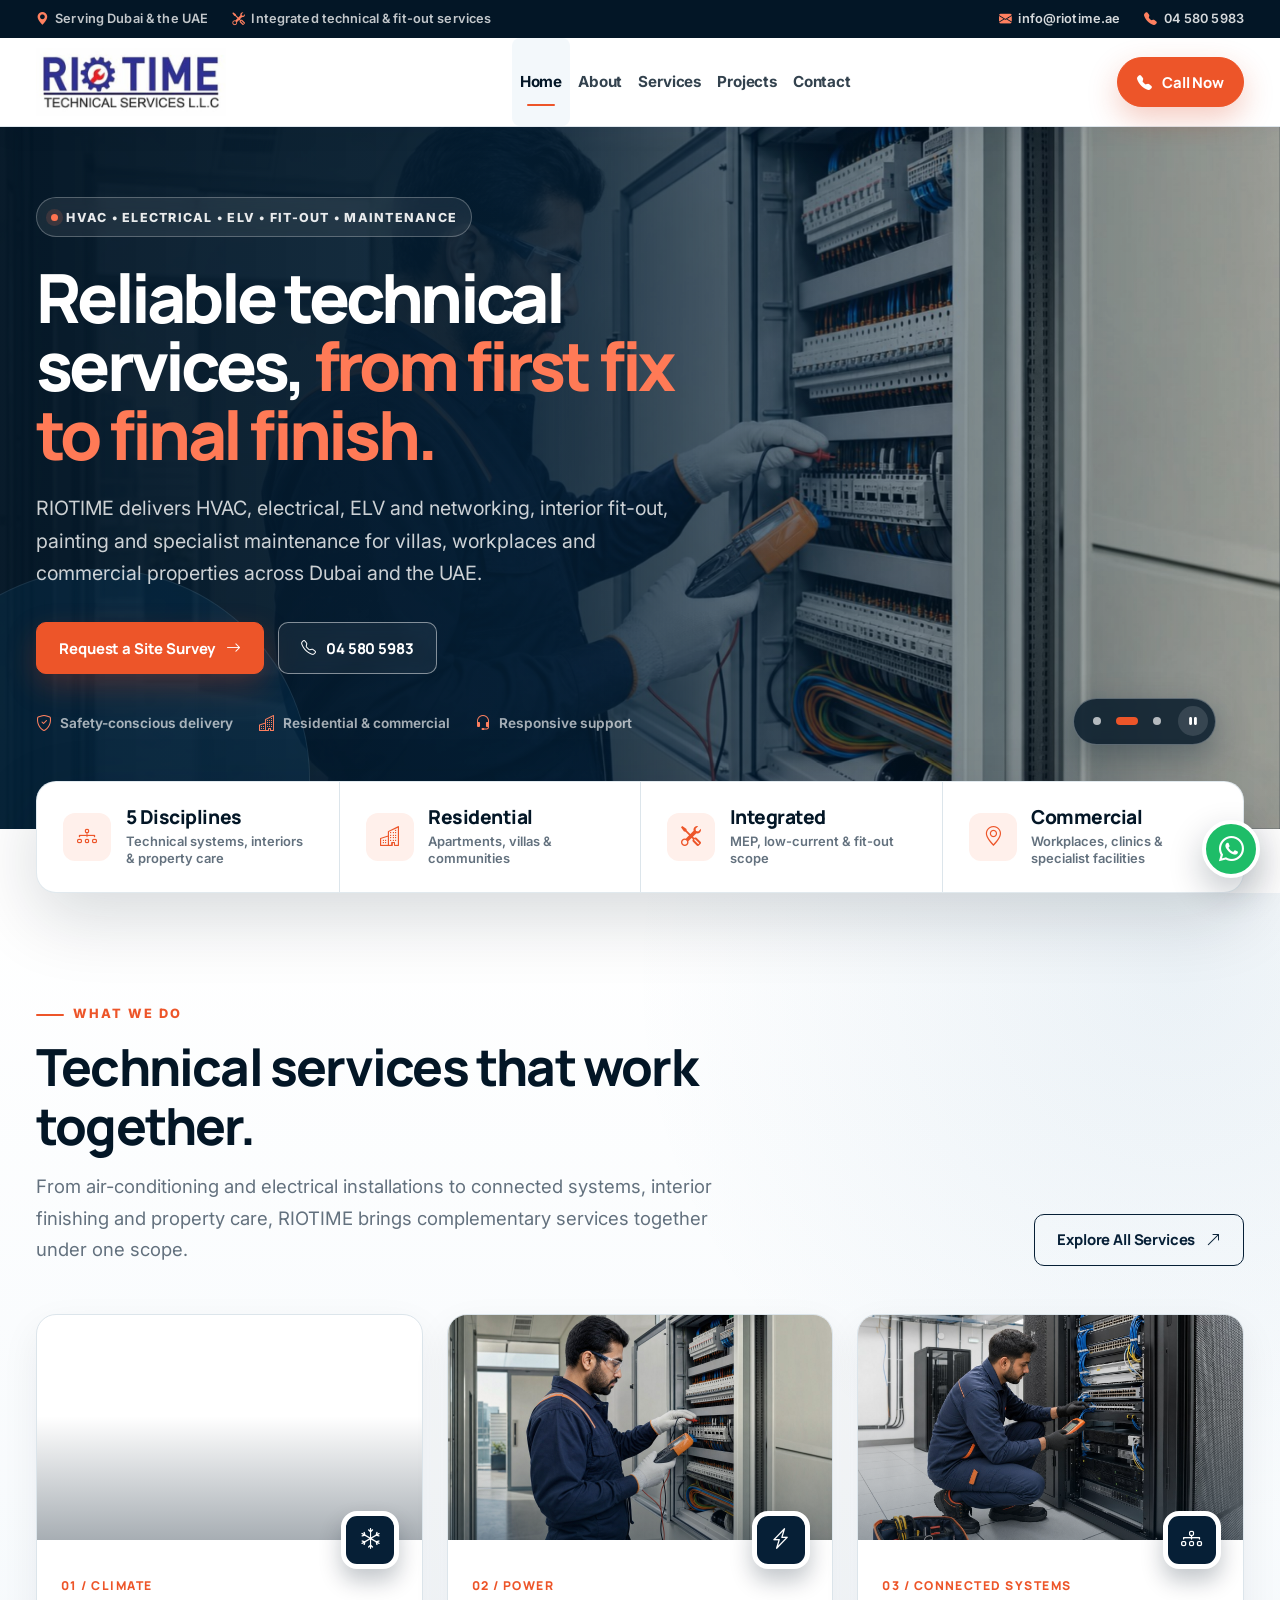
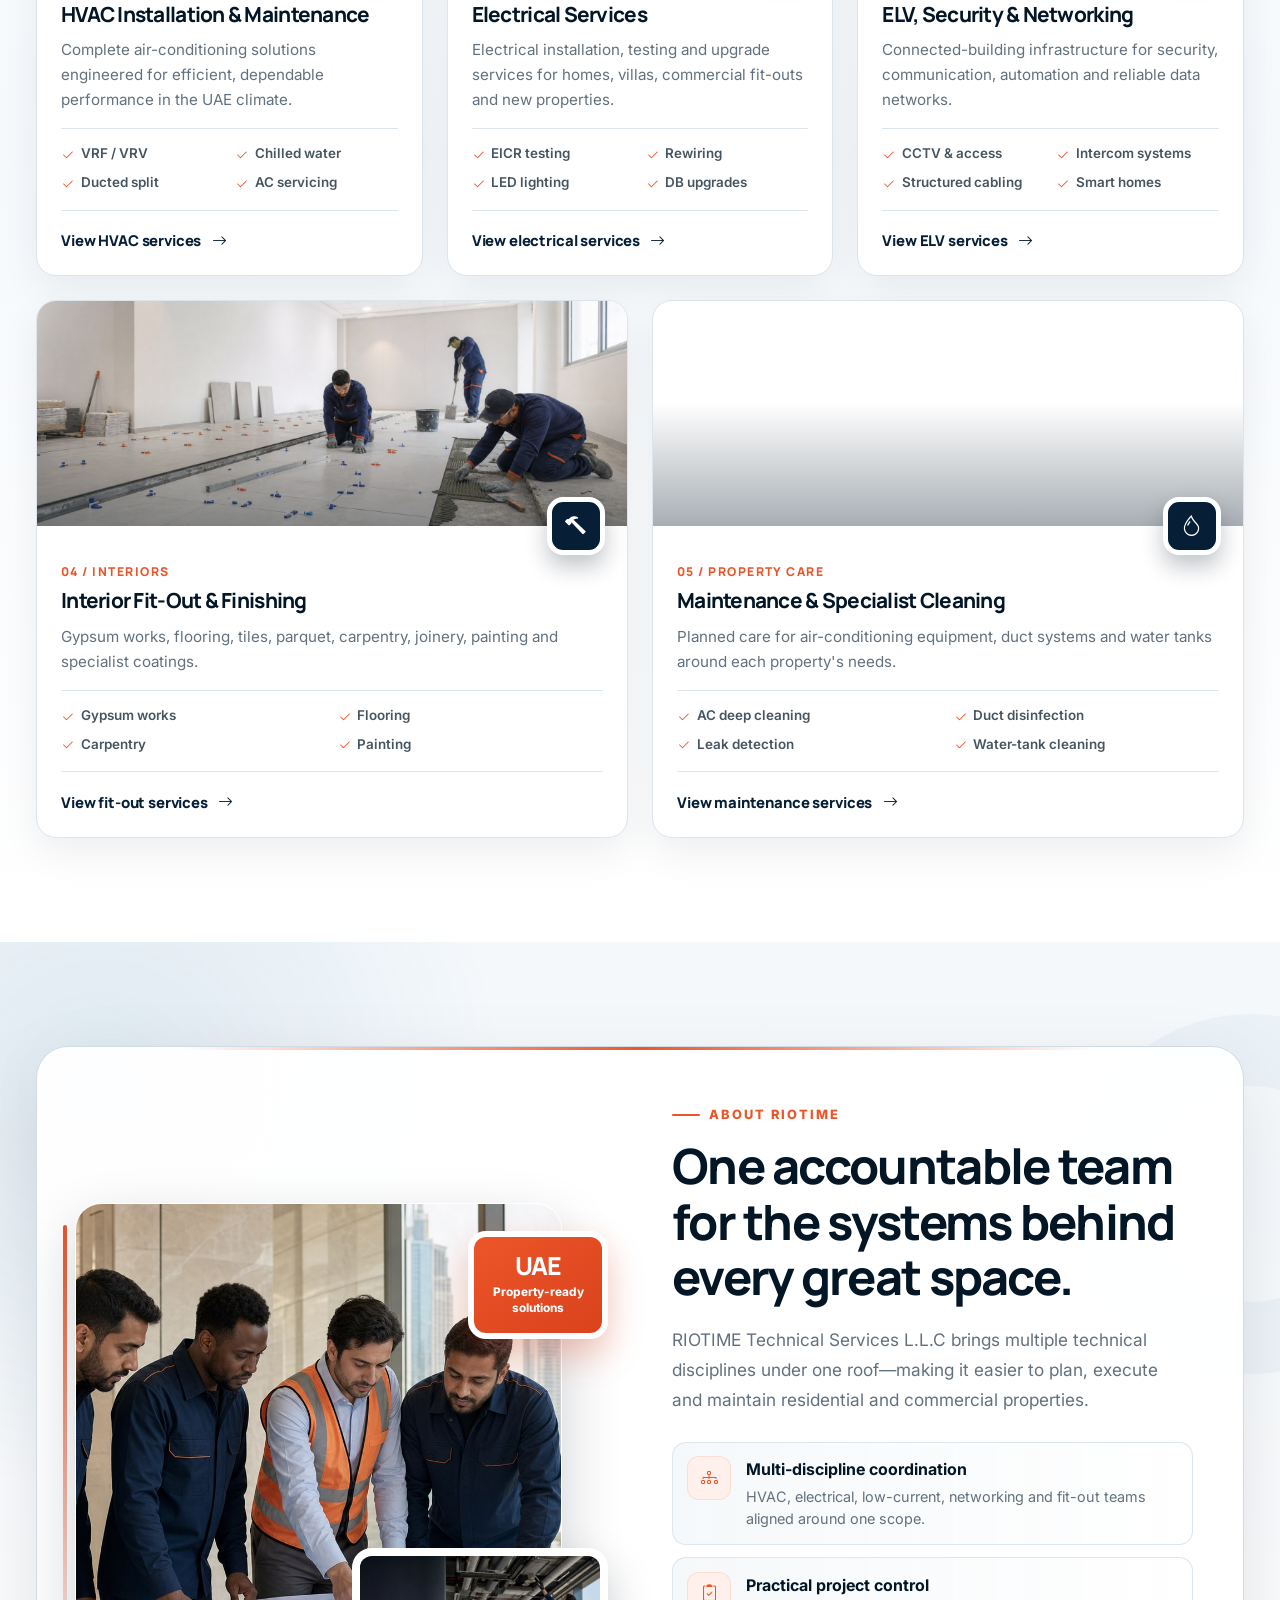
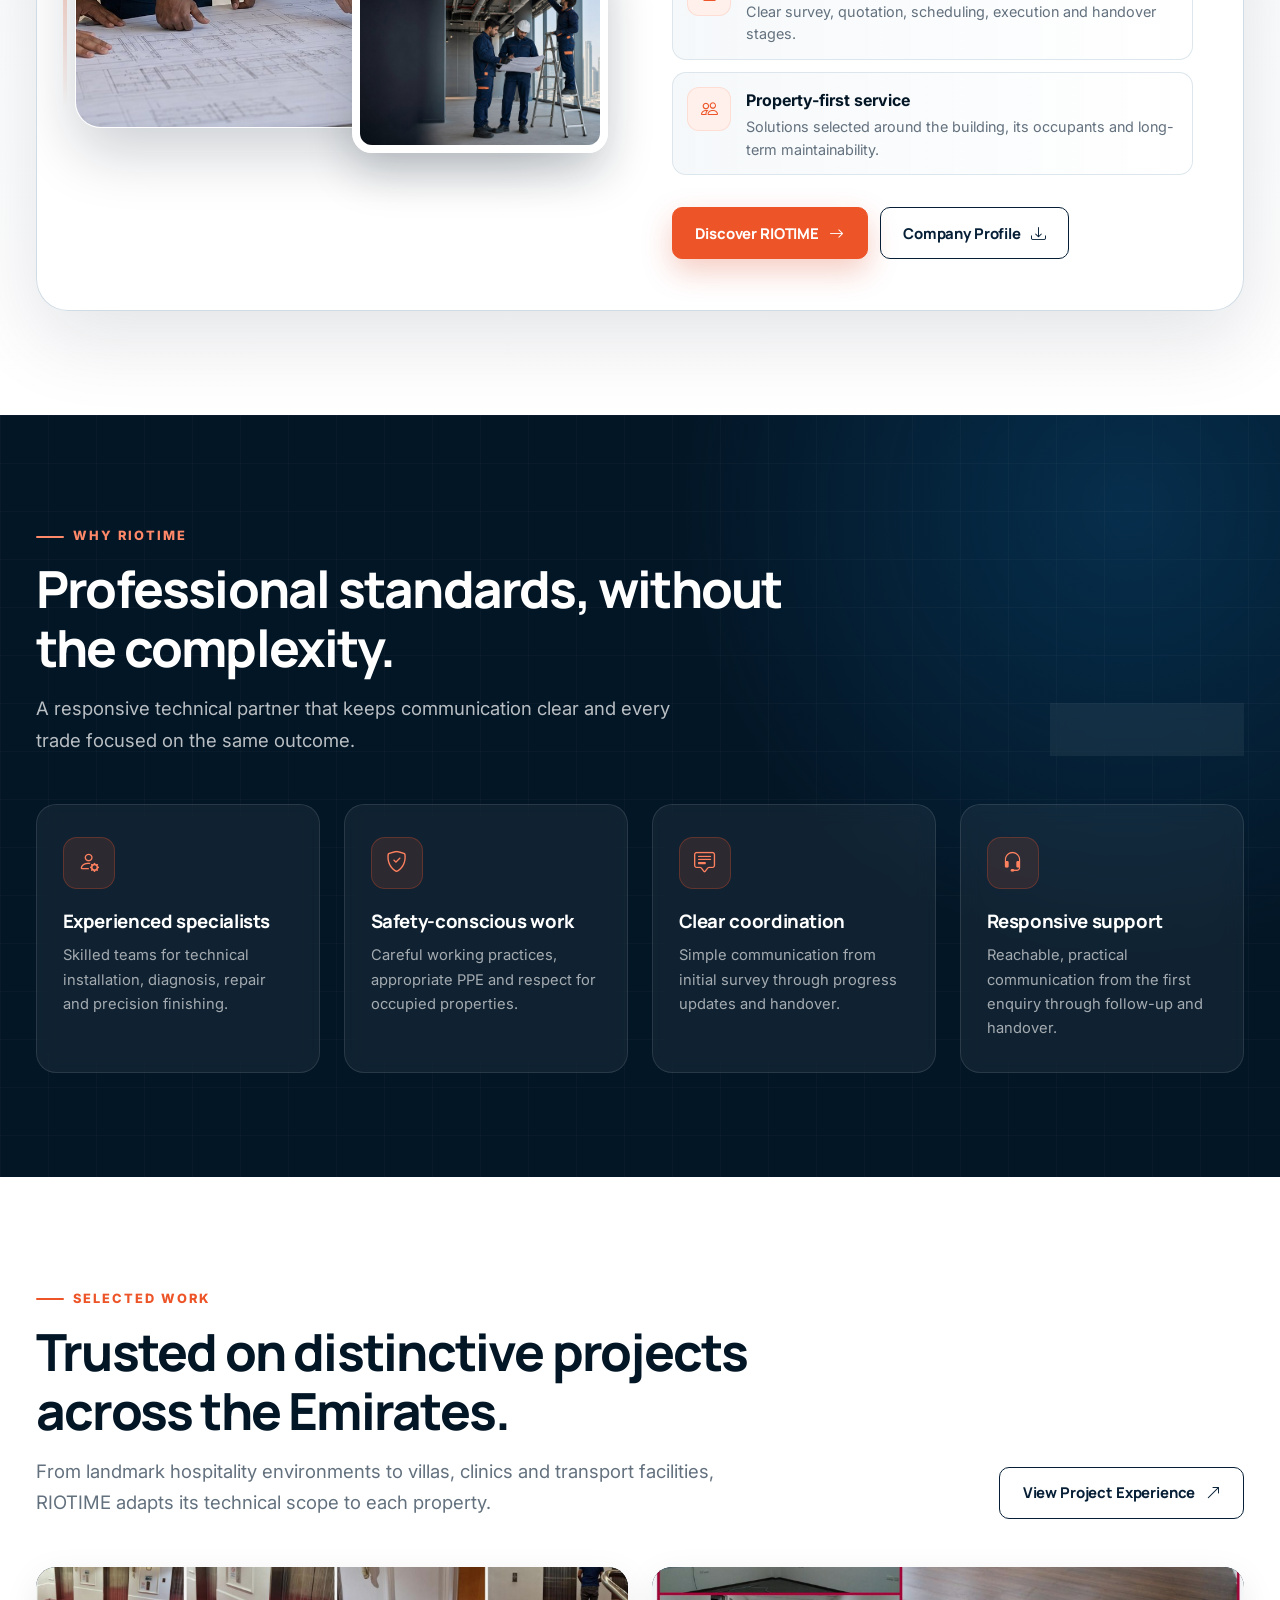
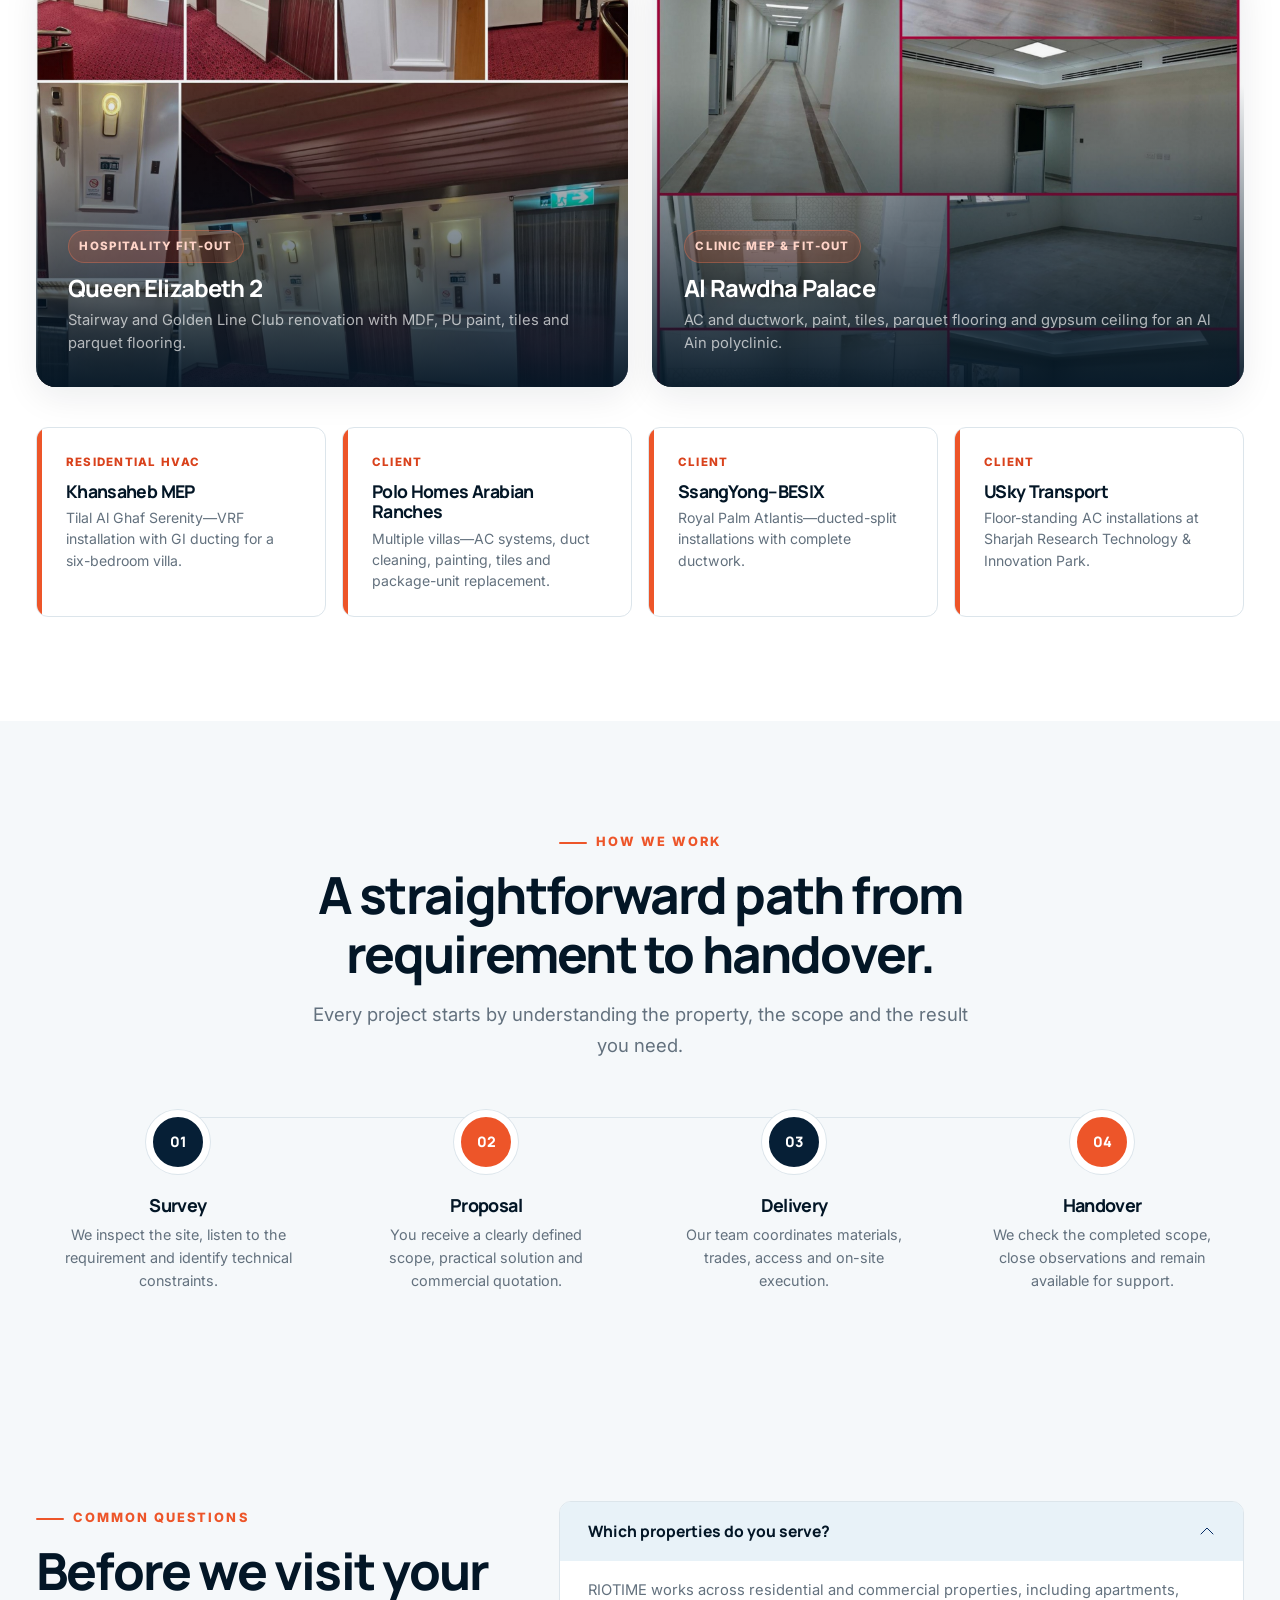
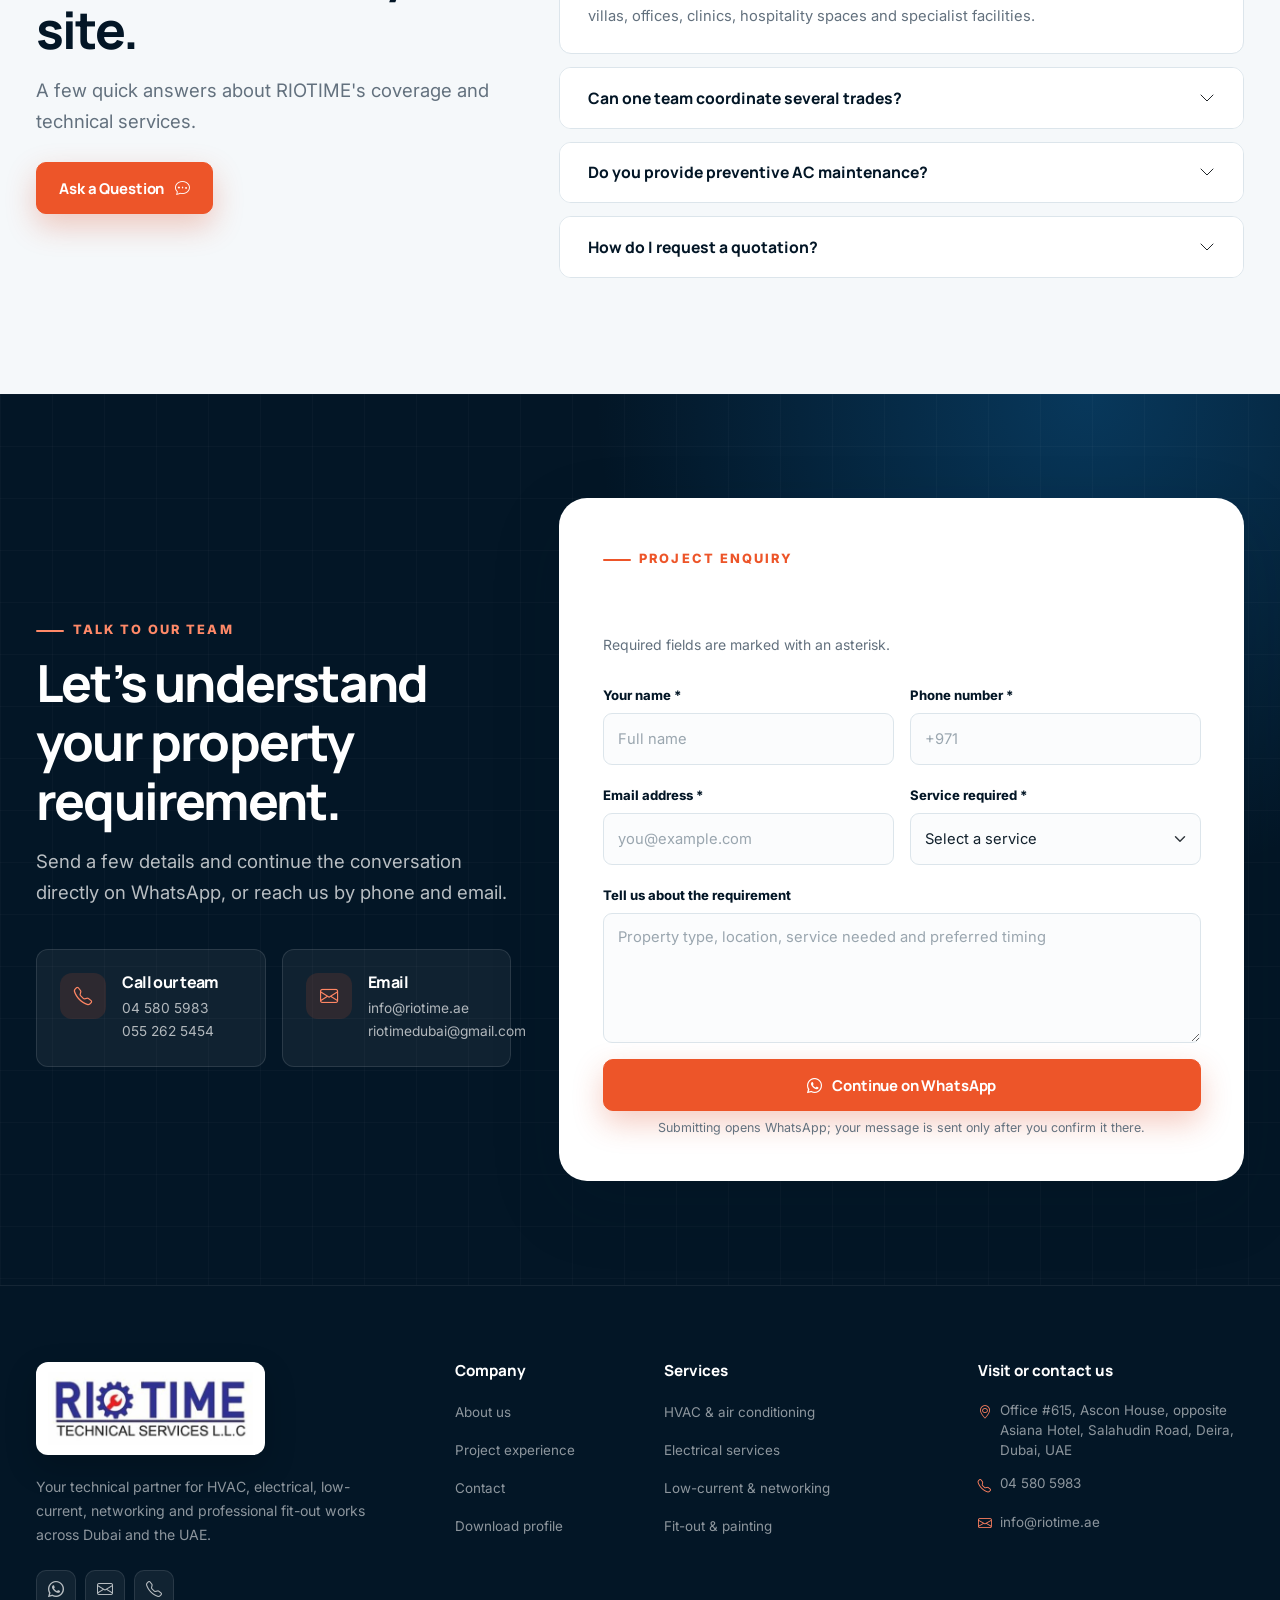
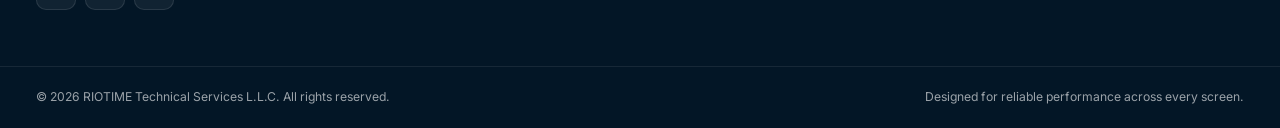
==== commit 494aca2f: "Fix service card icon visibility" ====
--- a/index.html
+++ b/index.html
@@ -165,8 +165,8 @@
             <article class="service-card">
               <div class="service-card__media">
                 <img src="assets/images/service-linear-diffuser-hd.jpg" alt="Professional technicians installing a linear air-conditioning diffuser in a modern villa" width="1672" height="941" loading="lazy" decoding="async">
-                <span class="service-card__icon"><i class="bi bi-snow"></i></span>
-              </div>
+              </div>
+              <span class="service-card__icon" aria-hidden="true"><i class="bi bi-snow"></i></span>
               <div class="service-card__body">
                 <span class="service-card__number">01 / CLIMATE</span>
                 <h3>HVAC Installation &amp; Maintenance</h3>
@@ -186,8 +186,8 @@
             <article class="service-card">
               <div class="service-card__media">
                 <img src="assets/images/service-electrical.jpg" alt="Electrician testing a modern distribution panel" width="1536" height="1024" loading="lazy" decoding="async">
-                <span class="service-card__icon"><i class="bi bi-lightning-charge"></i></span>
-              </div>
+              </div>
+              <span class="service-card__icon" aria-hidden="true"><i class="bi bi-lightning-charge"></i></span>
               <div class="service-card__body">
                 <span class="service-card__number">02 / POWER</span>
                 <h3>Electrical Services</h3>
@@ -207,8 +207,8 @@
             <article class="service-card">
               <div class="service-card__media">
                 <img src="assets/images/service-elv-networking-hd.jpg" alt="ELV technician testing structured cabling in a professional network rack" width="1448" height="1086" loading="lazy" decoding="async">
-                <span class="service-card__icon"><i class="bi bi-diagram-3"></i></span>
-              </div>
+              </div>
+              <span class="service-card__icon" aria-hidden="true"><i class="bi bi-diagram-3"></i></span>
               <div class="service-card__body">
                 <span class="service-card__number">03 / CONNECTED SYSTEMS</span>
                 <h3>ELV, Security &amp; Networking</h3>
@@ -228,8 +228,8 @@
             <article class="service-card">
               <div class="service-card__media">
                 <img src="assets/images/service-tiling-hd.jpg" alt="Professional fit-out team installing porcelain floor tiles with levelling spacers" width="1672" height="941" loading="lazy" decoding="async">
-                <span class="service-card__icon"><i class="bi bi-hammer"></i></span>
-              </div>
+              </div>
+              <span class="service-card__icon" aria-hidden="true"><i class="bi bi-hammer"></i></span>
               <div class="service-card__body">
                 <span class="service-card__number">04 / INTERIORS</span>
                 <h3>Interior Fit-Out &amp; Finishing</h3>
@@ -249,8 +249,8 @@
             <article class="service-card">
               <div class="service-card__media">
                 <img src="assets/images/project-maintenance.jpg" alt="Technician carrying out preventive HVAC maintenance" width="1672" height="941" loading="lazy" decoding="async">
-                <span class="service-card__icon"><i class="bi bi-droplet"></i></span>
-              </div>
+              </div>
+              <span class="service-card__icon" aria-hidden="true"><i class="bi bi-droplet"></i></span>
               <div class="service-card__body">
                 <span class="service-card__number">05 / PROPERTY CARE</span>
                 <h3>Maintenance &amp; Specialist Cleaning</h3>
--- a/assets/css/style.css
+++ b/assets/css/style.css
@@ -880,14 +880,15 @@
 }
 
 .service-card__icon {
-  position: absolute;
-  right: 1.4rem;
-  bottom: -26px;
-  z-index: 2;
+  position: relative;
+  z-index: 3;
   display: grid;
   width: 58px;
   height: 58px;
+  flex: 0 0 auto;
+  align-self: flex-end;
   place-items: center;
+  margin: -29px 1.4rem -29px 0;
   color: var(--rt-white);
   background: var(--rt-navy-900);
   border: 5px solid var(--rt-white);
@@ -900,7 +901,7 @@
   display: flex;
   flex: 1;
   flex-direction: column;
-  padding: 1.75rem 1.5rem 1.5rem;
+  padding: 2.25rem 1.5rem 1.5rem;
 }
 
 .service-card__number {
@@ -1533,6 +1534,10 @@
 }
 
 /* FAQ */
+.accordion {
+  --rt-accordion-padding-x: clamp(1.15rem, 2.4vw, 1.75rem);
+}
+
 .accordion-item {
   margin-bottom: 0.8rem;
   overflow: hidden;
@@ -1542,7 +1547,7 @@
 }
 
 .accordion-button {
-  padding: 1.25rem 1.35rem;
+  padding: 1.3rem var(--rt-accordion-padding-x);
   color: var(--rt-navy-950);
   background: var(--rt-white);
   font-family: "Manrope", sans-serif;
@@ -1563,9 +1568,10 @@
 }
 
 .accordion-body {
-  padding: 0 1.35rem 1.35rem;
+  padding: 1.05rem var(--rt-accordion-padding-x) 1.5rem;
   color: var(--rt-muted);
   font-size: 0.92rem;
+  line-height: 1.75;
 }
 
 /* Inner page hero */
@@ -1628,6 +1634,13 @@
   margin: 0;
   color: rgba(255, 255, 255, 0.74);
   font-size: clamp(1rem, 1.8vw, 1.18rem);
+}
+
+/* Reserve a clear control lane below the Contact hero download action. */
+@media (min-width: 992px) {
+  .page-hero--contact .page-hero__action {
+    padding-bottom: 5.25rem;
+  }
 }
 
 /* About page */
@@ -1661,29 +1674,71 @@
   font-size: 0.91rem;
 }
 
+.about-metrics {
+  padding: 64px 0;
+}
+
+.about-metrics .row {
+  --bs-gutter-x: 1.15rem;
+  --bs-gutter-y: 1.15rem;
+}
+
+.about-metrics [class*="col-"] {
+  display: flex;
+}
+
 .metric-card {
-  padding: 1.6rem 1rem;
-  border: 1px solid rgba(255, 255, 255, 0.1);
-  border-radius: var(--rt-radius-sm);
-  background: rgba(255, 255, 255, 0.055);
+  position: relative;
+  display: flex;
+  width: 100%;
+  min-height: 176px;
+  height: 100%;
+  flex-direction: column;
+  align-items: center;
+  justify-content: center;
+  padding: 1.7rem 1.15rem;
+  overflow: hidden;
+  border: 1px solid rgba(255, 255, 255, 0.14);
+  border-radius: 18px;
+  background: linear-gradient(145deg, rgba(255, 255, 255, 0.085), rgba(13, 93, 150, 0.1));
+  box-shadow: 0 18px 44px rgba(0, 0, 0, 0.13);
   text-align: center;
+}
+
+.metric-card::before {
+  position: absolute;
+  top: 0;
+  left: 50%;
+  width: 48px;
+  height: 3px;
+  border-radius: 0 0 999px 999px;
+  background: var(--rt-orange-500);
+  content: "";
+  transform: translateX(-50%);
 }
 
 .metric-card strong {
   display: block;
-  margin-bottom: 0.3rem;
+  max-width: 100%;
+  margin-bottom: 0.65rem;
   color: var(--rt-white);
   font-family: "Manrope", sans-serif;
-  font-size: clamp(1.6rem, 3.5vw, 2.35rem);
-  line-height: 1;
+  font-size: clamp(1.55rem, 2.4vw, 2.35rem);
+  line-height: 1.08;
+  letter-spacing: -0.035em;
+  text-wrap: balance;
 }
 
 .metric-card span {
-  color: rgba(255, 255, 255, 0.57);
-  font-size: 0.78rem;
-  font-weight: 650;
+  display: block;
+  max-width: 240px;
+  margin-inline: auto;
+  color: rgba(255, 255, 255, 0.7);
+  font-size: 0.82rem;
+  font-weight: 700;
+  line-height: 1.5;
   text-transform: uppercase;
-  letter-spacing: 0.08em;
+  letter-spacing: 0.065em;
 }
 
 .quality-list {
@@ -2406,6 +2461,32 @@
     padding: 66px 0;
   }
 
+  .about-metrics {
+    padding: 52px 0;
+  }
+
+  .about-metrics .row {
+    --bs-gutter-x: 0.75rem;
+    --bs-gutter-y: 0.75rem;
+  }
+
+  .metric-card {
+    min-height: 158px;
+    padding: 1.25rem 0.72rem;
+    border-radius: 14px;
+  }
+
+  .metric-card strong {
+    margin-bottom: 0.5rem;
+    font-size: clamp(1.25rem, 5.5vw, 1.45rem);
+  }
+
+  .metric-card span {
+    font-size: 0.73rem;
+    line-height: 1.45;
+    letter-spacing: 0.045em;
+  }
+
   .utility-bar {
     display: none;
   }
@@ -2495,7 +2576,7 @@
   }
 
   .service-card__body {
-    padding: 1.65rem 1.35rem 1.35rem;
+    padding: 2.15rem 1.35rem 1.35rem;
   }
 
   .brand-logo--footer {
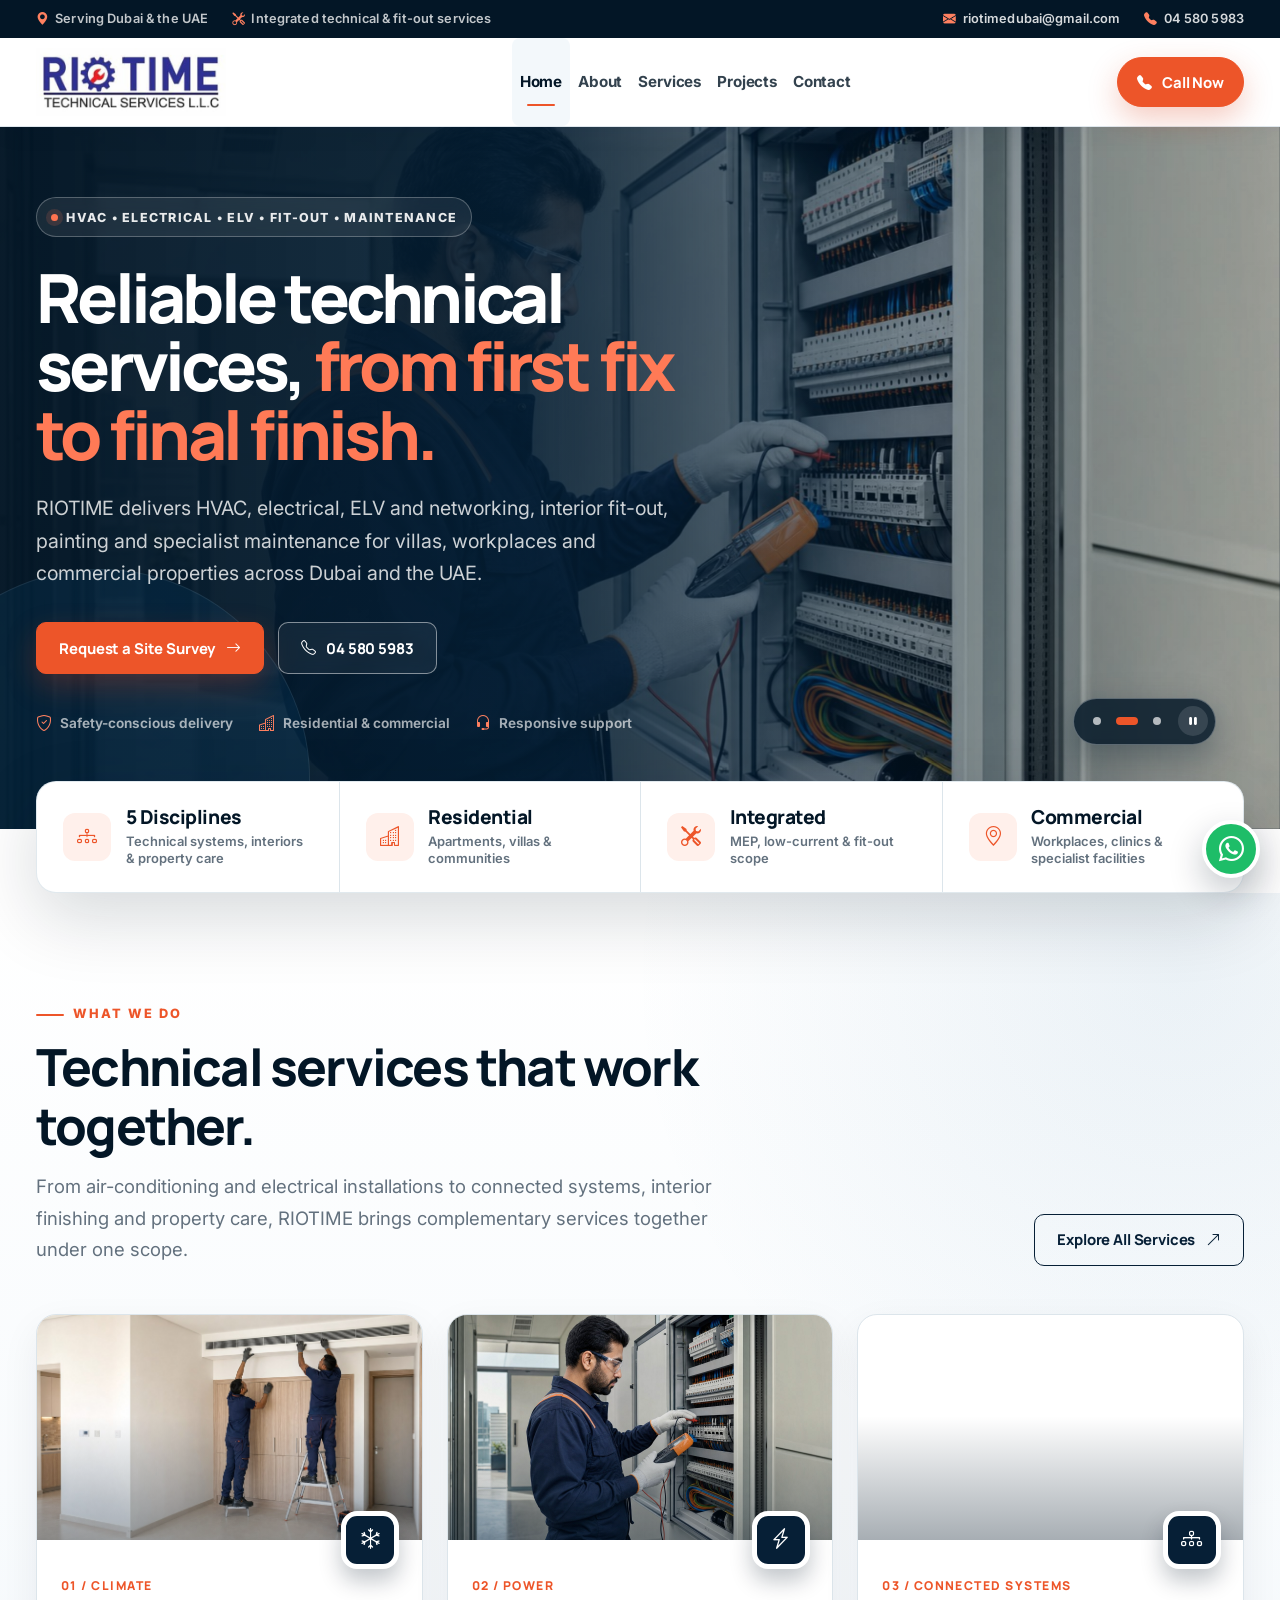
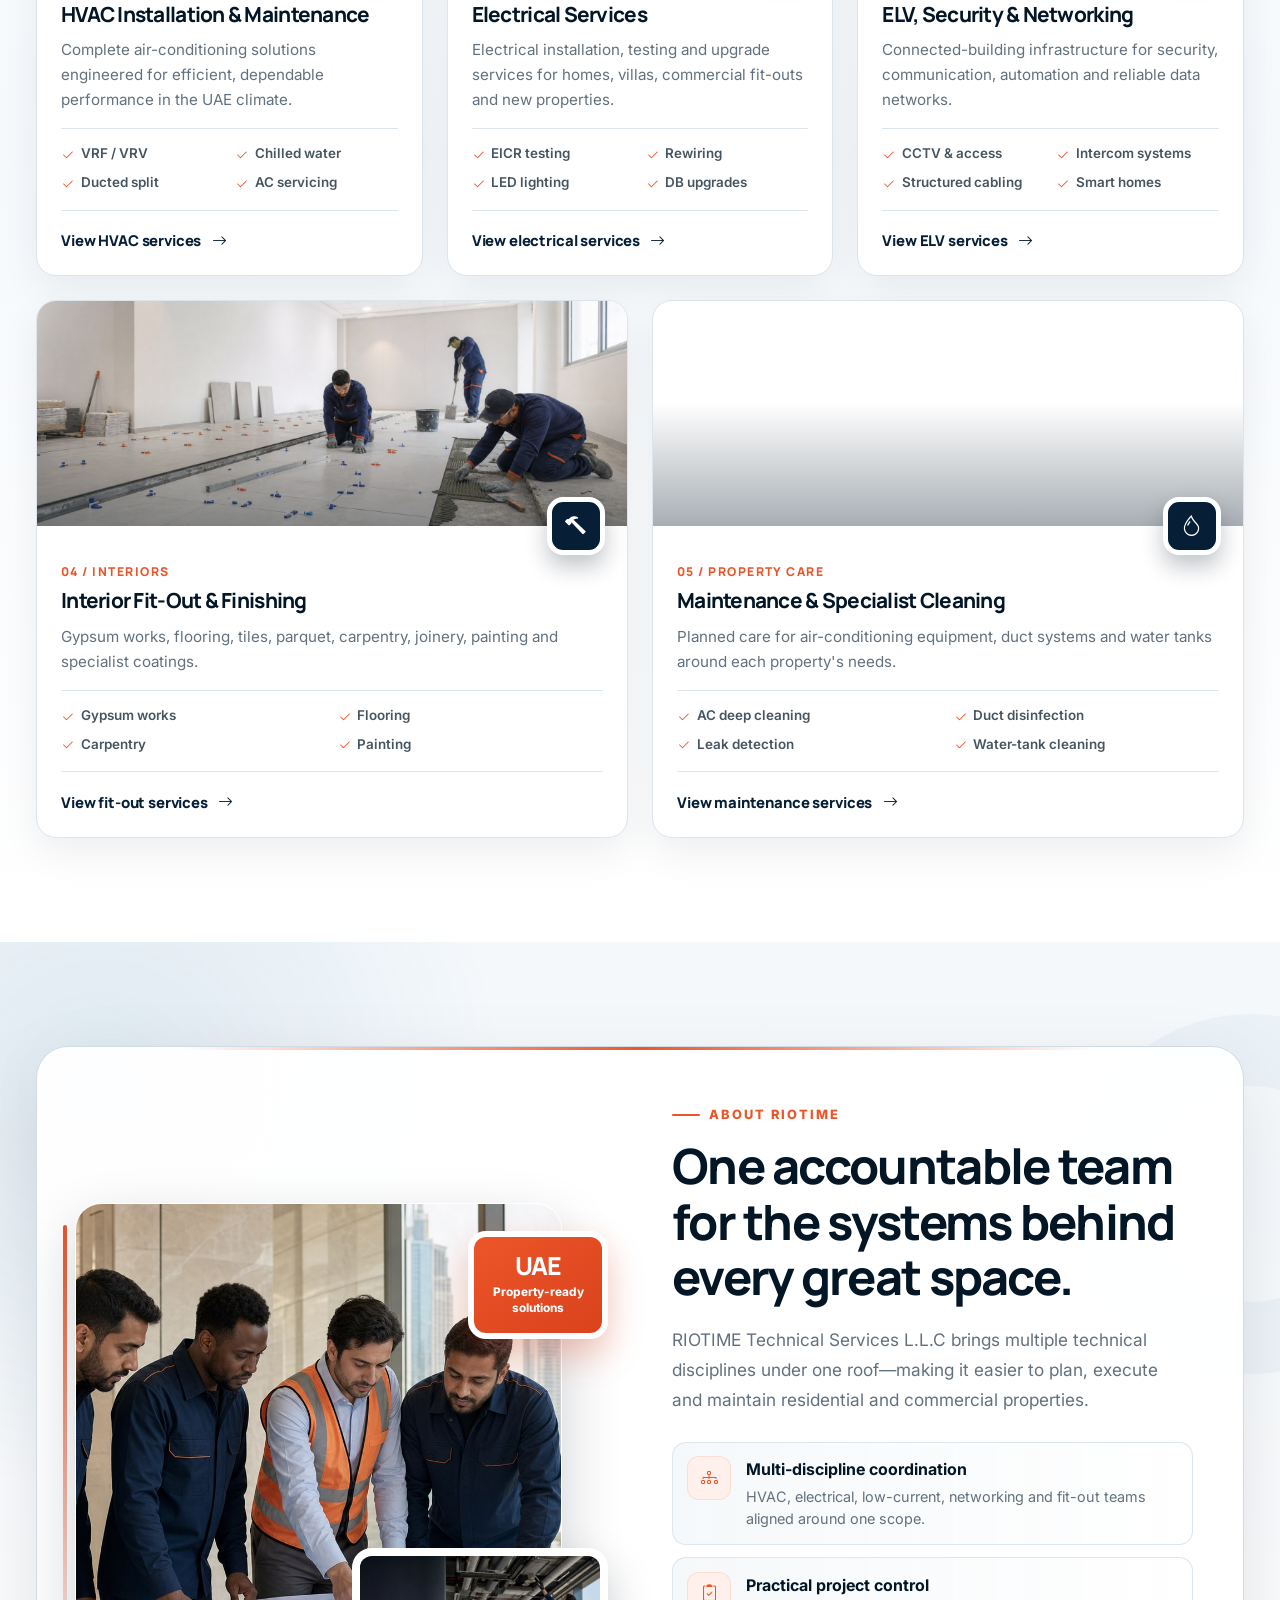
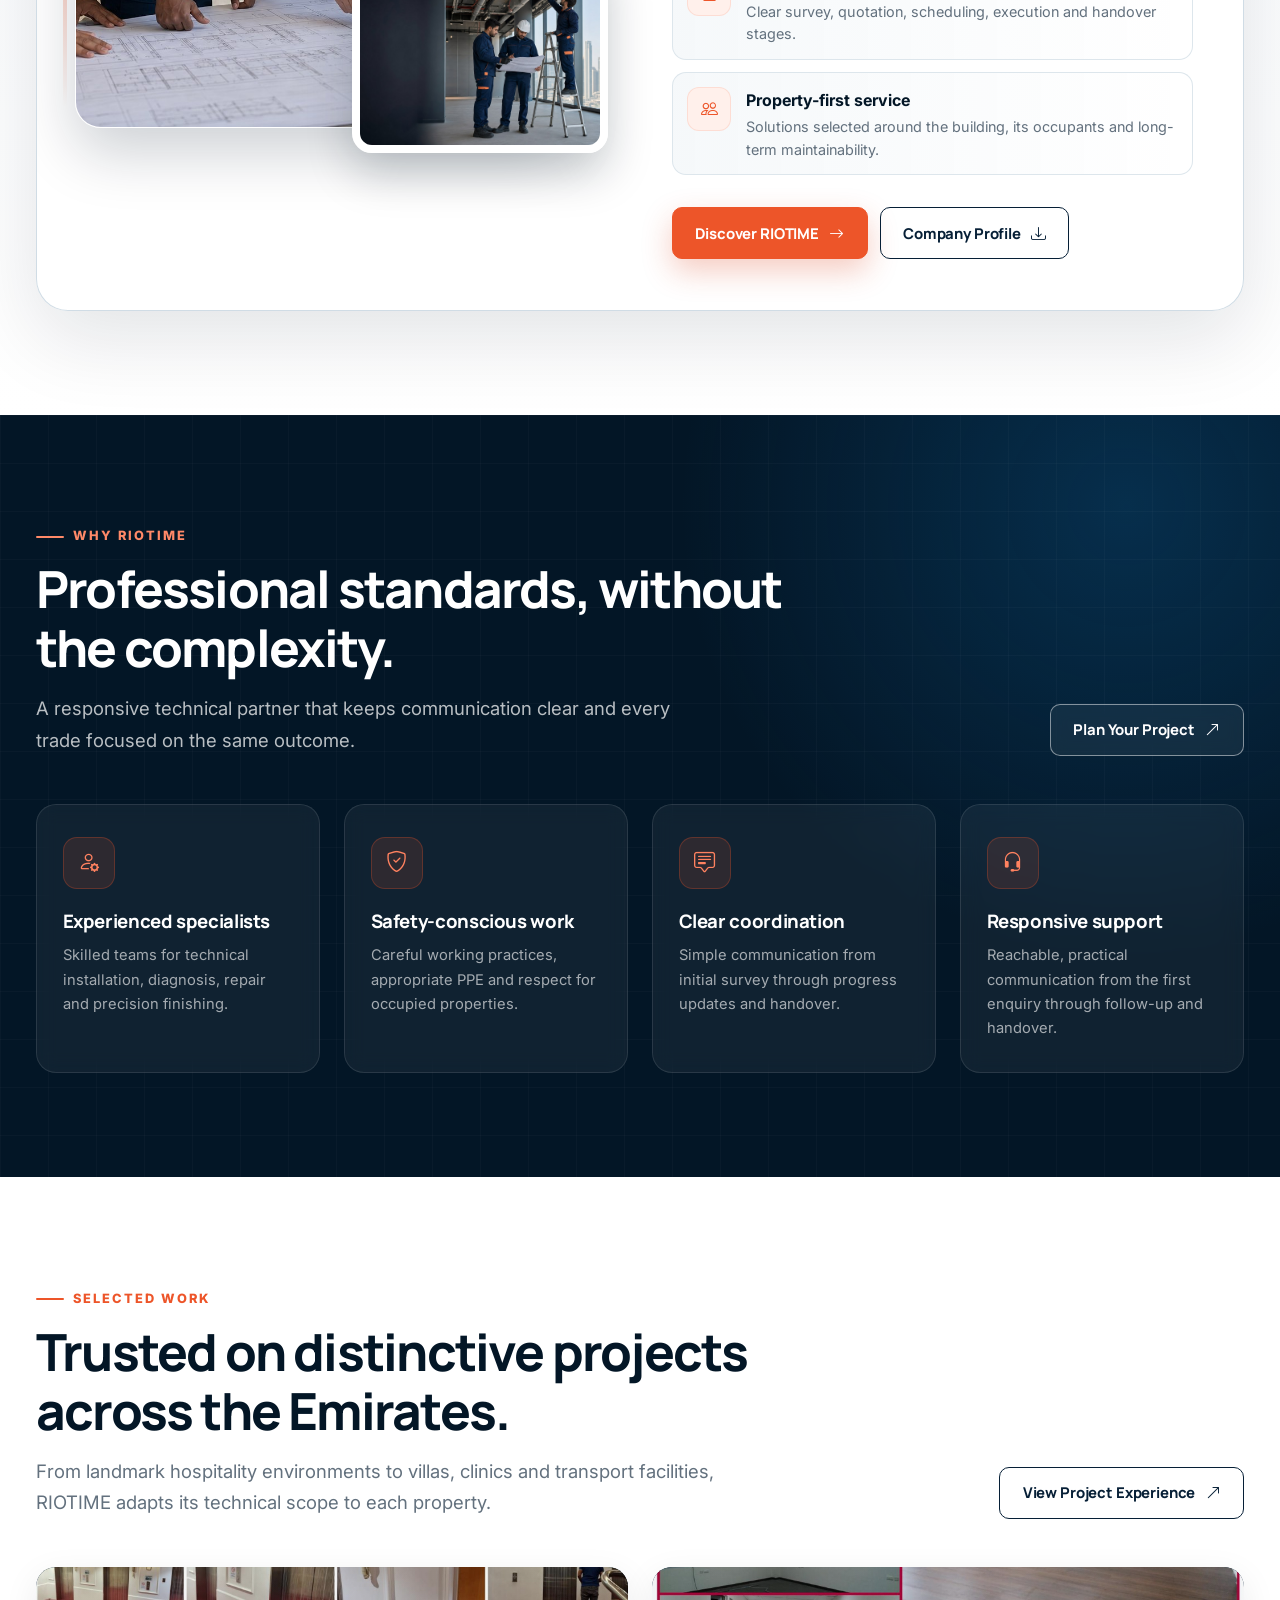
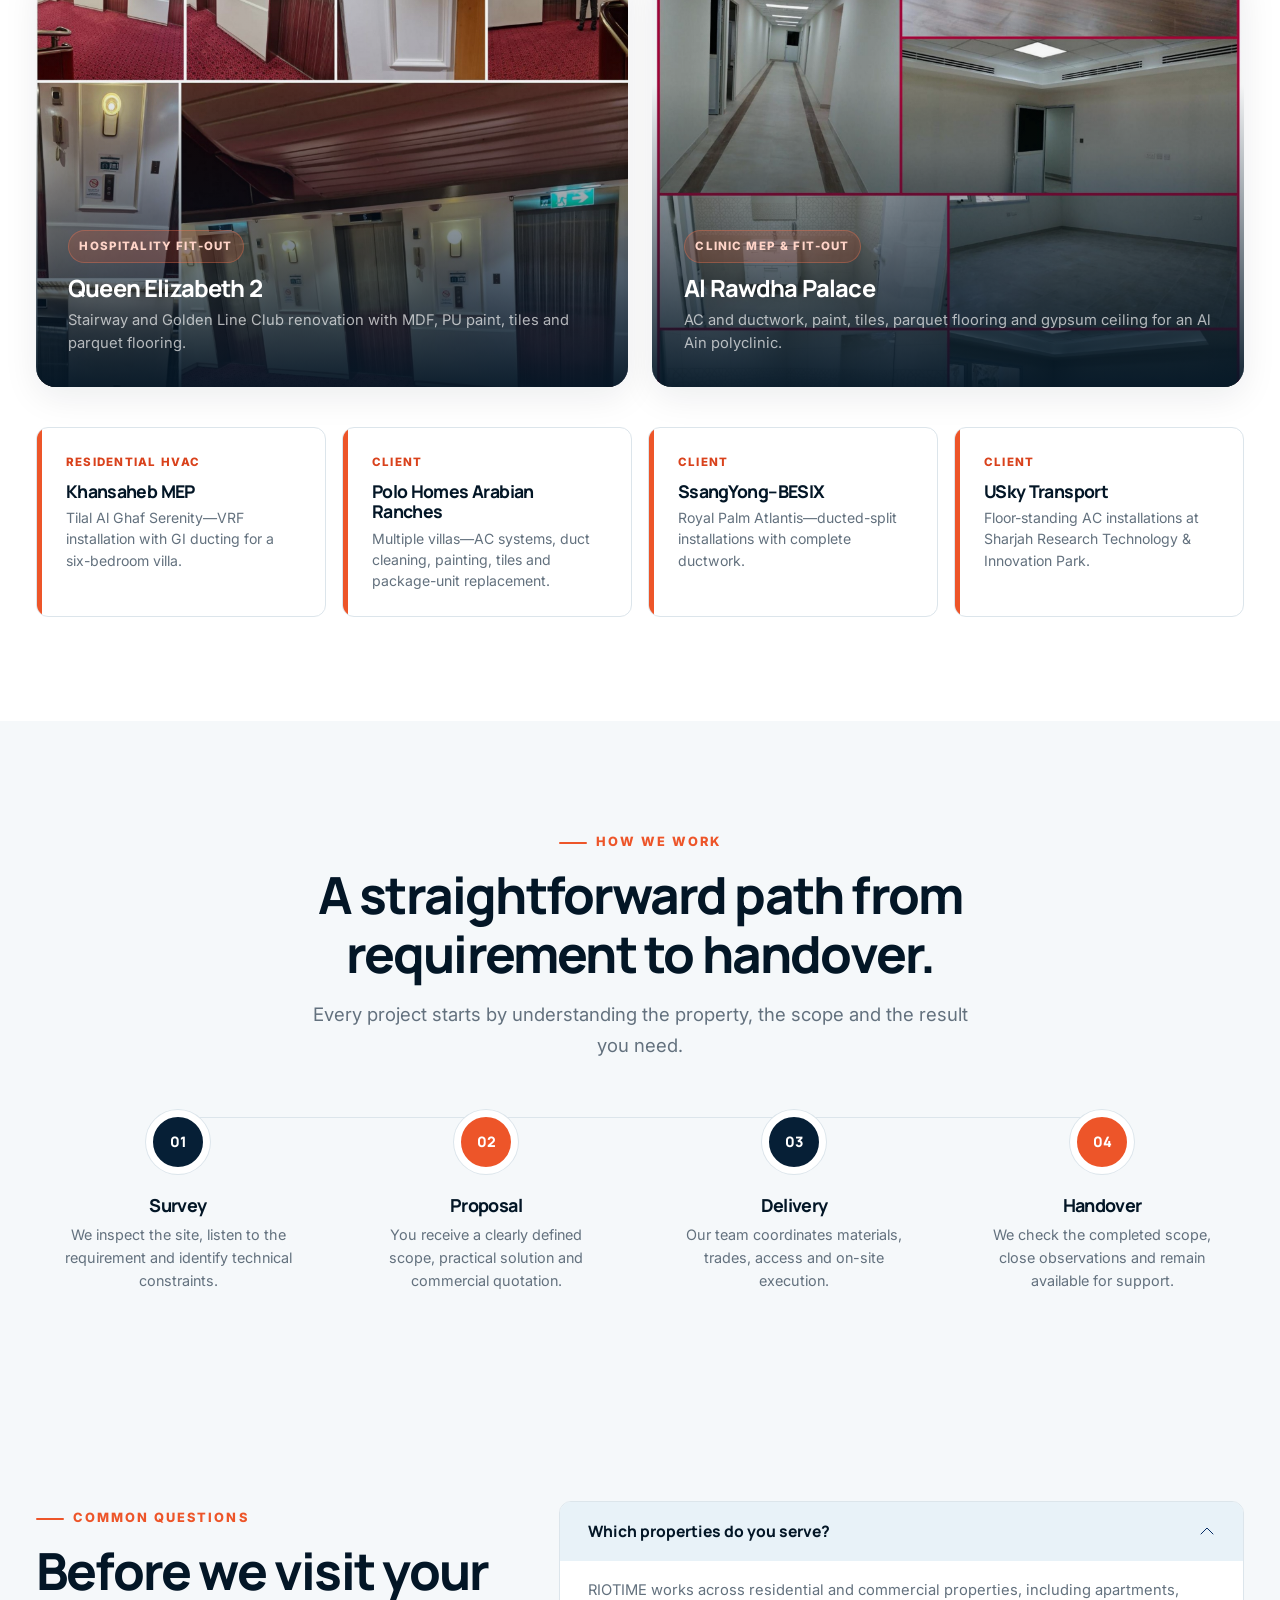
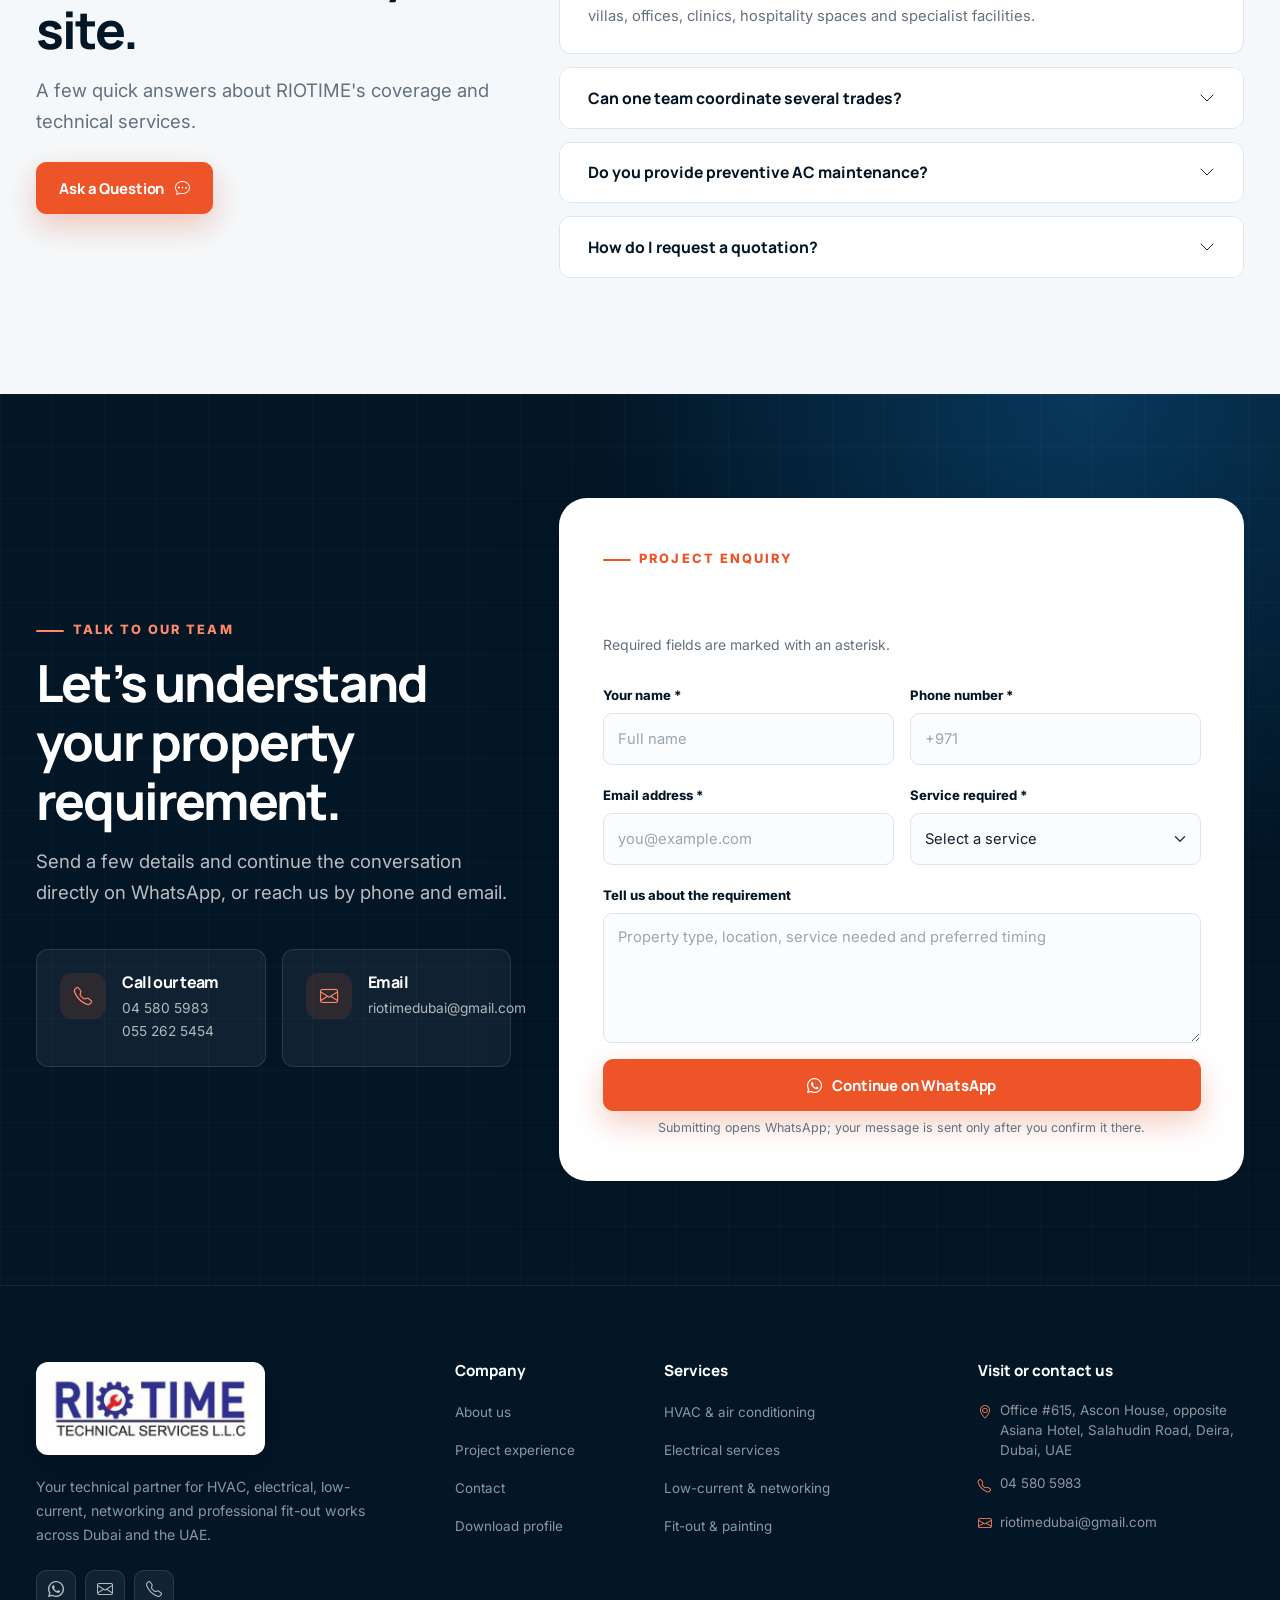
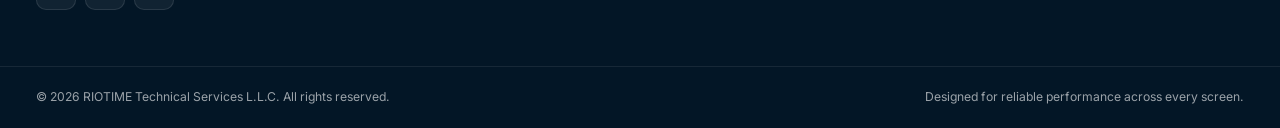
==== commit 0b1ac755: "Improve technical SEO and indexing signals" ====
--- a/index.html
+++ b/index.html
@@ -4,13 +4,22 @@
   <meta charset="utf-8">
   <meta name="viewport" content="width=device-width, initial-scale=1">
   <meta name="description" content="RIOTIME Technical Services provides HVAC, electrical, ELV, networking, interior fit-out and property-maintenance services across Dubai and the UAE.">
+  <meta name="robots" content="index, follow, max-image-preview:large">
   <meta name="theme-color" content="#061f36">
-  <meta property="og:title" content="RIOTIME Technical Services LLC">
+  <link rel="canonical" href="https://riotime.ae/">
+  <meta property="og:title" content="RIOTIME Technical Services | Dubai, UAE">
   <meta property="og:description" content="Integrated HVAC, electrical, ELV, networking, fit-out and property-maintenance services across Dubai and the UAE.">
   <meta property="og:type" content="website">
-  <meta property="og:image" content="assets/images/hero-hvac.jpg">
+  <meta property="og:site_name" content="RIOTIME">
+  <meta property="og:locale" content="en_AE">
+  <meta property="og:image" content="https://riotime.ae/assets/images/hero-hvac.jpg">
+  <meta property="og:image:alt" content="RIOTIME technicians servicing commercial HVAC equipment in Dubai">
   <meta property="og:url" content="https://riotime.ae/">
-  <title>RIOTIME Technical Services LLC | Dubai, UAE</title>
+  <meta name="twitter:card" content="summary_large_image">
+  <meta name="twitter:title" content="RIOTIME Technical Services | Dubai, UAE">
+  <meta name="twitter:description" content="Integrated HVAC, electrical, ELV, networking, fit-out and property-maintenance services across Dubai and the UAE.">
+  <meta name="twitter:image" content="https://riotime.ae/assets/images/hero-hvac.jpg">
+  <title>RIOTIME Technical Services | HVAC, Electrical &amp; Fit-Out Dubai</title>
 
   <link rel="icon" href="assets/images/favicon.svg" type="image/svg+xml">
   <link rel="manifest" href="site.webmanifest">
@@ -23,22 +32,48 @@
   <script type="application/ld+json">
   {
     "@context": "https://schema.org",
-    "@type": "HomeAndConstructionBusiness",
-    "name": "RIOTIME Technical Services L.L.C",
-    "url": "https://riotime.ae/",
-    "email": "info@riotime.ae",
-    "telephone": ["+97145805983", "+971552625454"],
-    "description": "HVAC, electrical, ELV, networking, interior fit-out and property-maintenance services across Dubai and the UAE.",
-    "address": {
-      "@type": "PostalAddress",
-      "streetAddress": "Office #615, Ascon House, Salahudin Road, Deira",
-      "addressLocality": "Dubai",
-      "addressCountry": "AE"
-    },
-    "areaServed": {
-      "@type": "Country",
-      "name": "United Arab Emirates"
-    }
+    "@graph": [
+      {
+        "@type": "WebSite",
+        "@id": "https://riotime.ae/#website",
+        "url": "https://riotime.ae/",
+        "name": "RIOTIME",
+        "alternateName": "Rio Time Technical Services",
+        "publisher": {
+          "@id": "https://riotime.ae/#organization"
+        },
+        "inLanguage": "en-AE"
+      },
+      {
+        "@type": "HomeAndConstructionBusiness",
+        "@id": "https://riotime.ae/#organization",
+        "name": "RIOTIME Technical Services L.L.C",
+        "alternateName": "RIOTIME",
+        "url": "https://riotime.ae/",
+        "logo": "https://riotime.ae/assets/images/riotime-logo.jpg",
+        "image": "https://riotime.ae/assets/images/hero-hvac.jpg",
+        "email": "riotimedubai@gmail.com",
+        "telephone": "+97145805983",
+        "description": "HVAC, electrical, ELV, networking, interior fit-out and property-maintenance services across Dubai and the UAE.",
+        "address": {
+          "@type": "PostalAddress",
+          "streetAddress": "Office #615, Ascon House, Salahudin Road, Deira",
+          "addressLocality": "Dubai",
+          "addressCountry": "AE"
+        },
+        "areaServed": {
+          "@type": "Country",
+          "name": "United Arab Emirates"
+        },
+        "contactPoint": {
+          "@type": "ContactPoint",
+          "telephone": "+971552625454",
+          "contactType": "customer service",
+          "areaServed": "AE",
+          "availableLanguage": "English"
+        }
+      }
+    ]
   }
   </script>
 </head>
@@ -53,7 +88,7 @@
           <span class="utility-bar__item"><i class="bi bi-tools"></i> Integrated technical &amp; fit-out services</span>
         </div>
         <div class="d-flex align-items-center gap-4">
-          <a class="utility-bar__item" href="mailto:info@riotime.ae"><i class="bi bi-envelope-fill"></i> info@riotime.ae</a>
+          <a class="utility-bar__item" href="mailto:riotimedubai@gmail.com"><i class="bi bi-envelope-fill"></i> riotimedubai@gmail.com</a>
           <a class="utility-bar__item" href="tel:+97145805983"><i class="bi bi-telephone-fill"></i> 04 580 5983</a>
         </div>
       </div>
@@ -61,8 +96,8 @@
 
     <nav class="navbar navbar-expand-lg site-navbar" aria-label="Primary navigation">
       <div class="container">
-        <a class="navbar-brand navbar-brand--official" href="index.html" aria-label="RIOTIME home">
-          <img class="brand-logo brand-logo--header" src="assets/images/riotime-logo.jpg" width="431" height="154" alt="">
+        <a class="navbar-brand navbar-brand--official" href="./" aria-label="RIOTIME home">
+          <img class="brand-logo brand-logo--header" src="assets/images/riotime-logo.jpg" width="431" height="154" alt="RIOTIME Technical Services L.L.C logo">
         </a>
 
         <button class="navbar-toggler" type="button" data-bs-toggle="collapse" data-bs-target="#mainNav" aria-controls="mainNav" aria-expanded="false" aria-label="Toggle navigation">
@@ -71,11 +106,11 @@
 
         <div class="collapse navbar-collapse" id="mainNav">
           <ul class="navbar-nav mx-auto">
-            <li class="nav-item"><a class="nav-link active" aria-current="page" href="index.html">Home</a></li>
-            <li class="nav-item"><a class="nav-link" href="about.html">About</a></li>
-            <li class="nav-item"><a class="nav-link" href="services.html">Services</a></li>
-            <li class="nav-item"><a class="nav-link" href="projects.html">Projects</a></li>
-            <li class="nav-item"><a class="nav-link" href="contact.html">Contact</a></li>
+            <li class="nav-item"><a class="nav-link active" aria-current="page" href="./">Home</a></li>
+            <li class="nav-item"><a class="nav-link" href="about">About</a></li>
+            <li class="nav-item"><a class="nav-link" href="services">Services</a></li>
+            <li class="nav-item"><a class="nav-link" href="projects">Projects</a></li>
+            <li class="nav-item"><a class="nav-link" href="contact">Contact</a></li>
           </ul>
           <div class="d-flex flex-column flex-lg-row gap-2 mt-4 mt-lg-0">
             <a class="btn btn-primary" href="tel:+971552625454"><i class="bi bi-telephone-fill"></i> Call Now</a>
@@ -112,7 +147,7 @@
           <h1 id="hero-title">Reliable technical services, <em>from first fix to final finish.</em></h1>
           <p class="hero__lead">RIOTIME delivers HVAC, electrical, ELV and networking, interior fit-out, painting and specialist maintenance for villas, workplaces and commercial properties across Dubai and the UAE.</p>
           <div class="hero__actions">
-            <a class="btn btn-primary" href="contact.html#enquiry"><span>Request a Site Survey</span><i class="bi bi-arrow-right"></i></a>
+            <a class="btn btn-primary" href="contact#enquiry"><span>Request a Site Survey</span><i class="bi bi-arrow-right"></i></a>
             <a class="btn btn-outline-light" href="tel:+97145805983"><i class="bi bi-telephone"></i><span>04 580 5983</span></a>
           </div>
           <div class="hero__trust" aria-label="RIOTIME service benefits">
@@ -156,7 +191,7 @@
             <p class="section__intro">From air-conditioning and electrical installations to connected systems, interior finishing and property care, RIOTIME brings complementary services together under one scope.</p>
           </div>
           <div class="col-lg-4 text-lg-end reveal reveal-delay-1">
-            <a class="btn btn-outline-navy" href="services.html">Explore All Services <i class="bi bi-arrow-up-right"></i></a>
+            <a class="btn btn-outline-navy" href="services">Explore All Services <i class="bi bi-arrow-up-right"></i></a>
           </div>
         </div>
 
@@ -177,7 +212,7 @@
                   <li><i class="bi bi-check2"></i> Ducted split</li>
                   <li><i class="bi bi-check2"></i> AC servicing</li>
                 </ul>
-                <a class="btn btn-link-arrow" href="services.html#hvac">View HVAC services <i class="bi bi-arrow-right"></i></a>
+                <a class="btn btn-link-arrow" href="services#hvac">View HVAC services <i class="bi bi-arrow-right"></i></a>
               </div>
             </article>
           </div>
@@ -198,7 +233,7 @@
                   <li><i class="bi bi-check2"></i> LED lighting</li>
                   <li><i class="bi bi-check2"></i> DB upgrades</li>
                 </ul>
-                <a class="btn btn-link-arrow" href="services.html#electrical">View electrical services <i class="bi bi-arrow-right"></i></a>
+                <a class="btn btn-link-arrow" href="services#electrical">View electrical services <i class="bi bi-arrow-right"></i></a>
               </div>
             </article>
           </div>
@@ -219,7 +254,7 @@
                   <li><i class="bi bi-check2"></i> Structured cabling</li>
                   <li><i class="bi bi-check2"></i> Smart homes</li>
                 </ul>
-                <a class="btn btn-link-arrow" href="services.html#low-current">View ELV services <i class="bi bi-arrow-right"></i></a>
+                <a class="btn btn-link-arrow" href="services#low-current">View ELV services <i class="bi bi-arrow-right"></i></a>
               </div>
             </article>
           </div>
@@ -240,7 +275,7 @@
                   <li><i class="bi bi-check2"></i> Carpentry</li>
                   <li><i class="bi bi-check2"></i> Painting</li>
                 </ul>
-                <a class="btn btn-link-arrow" href="services.html#fitout">View fit-out services <i class="bi bi-arrow-right"></i></a>
+                <a class="btn btn-link-arrow" href="services#fitout">View fit-out services <i class="bi bi-arrow-right"></i></a>
               </div>
             </article>
           </div>
@@ -261,7 +296,7 @@
                   <li><i class="bi bi-check2"></i> Leak detection</li>
                   <li><i class="bi bi-check2"></i> Water-tank cleaning</li>
                 </ul>
-                <a class="btn btn-link-arrow" href="services.html#maintenance">View maintenance services <i class="bi bi-arrow-right"></i></a>
+                <a class="btn btn-link-arrow" href="services#maintenance">View maintenance services <i class="bi bi-arrow-right"></i></a>
               </div>
             </article>
           </div>
@@ -300,7 +335,7 @@
                   </li>
                 </ul>
                 <div class="home-about__actions">
-                  <a class="btn btn-primary" href="about.html">Discover RIOTIME <i class="bi bi-arrow-right"></i></a>
+                  <a class="btn btn-primary" href="about">Discover RIOTIME <i class="bi bi-arrow-right"></i></a>
                   <a class="btn btn-outline-navy" href="assets/docs/riotime-company-profile.pdf" download>Company Profile <i class="bi bi-download"></i></a>
                 </div>
               </div>
@@ -319,7 +354,7 @@
             <p class="section__intro">A responsive technical partner that keeps communication clear and every trade focused on the same outcome.</p>
           </div>
           <div class="col-lg-4 text-lg-end reveal reveal-delay-1">
-            <a class="btn btn-outline-light" href="contact.html">Plan Your Project <i class="bi bi-arrow-up-right"></i></a>
+            <a class="btn btn-outline-light" href="contact">Plan Your Project <i class="bi bi-arrow-up-right"></i></a>
           </div>
         </div>
         <div class="row g-4">
@@ -364,14 +399,14 @@
             <p class="section__intro">From landmark hospitality environments to villas, clinics and transport facilities, RIOTIME adapts its technical scope to each property.</p>
           </div>
           <div class="col-lg-4 text-lg-end reveal reveal-delay-1">
-            <a class="btn btn-outline-navy" href="projects.html">View Project Experience <i class="bi bi-arrow-up-right"></i></a>
+            <a class="btn btn-outline-navy" href="projects">View Project Experience <i class="bi bi-arrow-up-right"></i></a>
           </div>
         </div>
 
         <div class="row g-4">
           <div class="col-lg-6 reveal">
-            <a class="project-card" href="projects.html#queen-elizabeth-2" aria-label="Read about the Queen Elizabeth 2 project">
-              <img src="assets/images/project-qe2.jpg" alt="Completed RIOTIME stairway and interior renovation work aboard Queen Elizabeth 2" loading="lazy">
+            <a class="project-card" href="projects#queen-elizabeth-2" aria-label="Read about the Queen Elizabeth 2 project">
+              <img src="assets/images/project-qe2.jpg" alt="Completed RIOTIME stairway and interior renovation work aboard Queen Elizabeth 2" width="1800" height="1841" loading="lazy" decoding="async">
               <span class="project-card__arrow"><i class="bi bi-arrow-up-right"></i></span>
               <span class="project-card__content">
                 <span class="project-card__type">Hospitality Fit-Out</span>
@@ -381,8 +416,8 @@
             </a>
           </div>
           <div class="col-lg-6 reveal reveal-delay-1">
-            <a class="project-card" href="projects.html#rawdha-palace" aria-label="Read about the Al Rawdha Palace project">
-              <img src="assets/images/project-rawdha.jpg" alt="Completed RIOTIME interior and ceiling works at Al Rawdha Palace polyclinic" loading="lazy">
+            <a class="project-card" href="projects#rawdha-palace" aria-label="Read about the Al Rawdha Palace project">
+              <img src="assets/images/project-rawdha.jpg" alt="Completed RIOTIME interior and ceiling works at Al Rawdha Palace polyclinic" width="1800" height="1812" loading="lazy" decoding="async">
               <span class="project-card__arrow"><i class="bi bi-arrow-up-right"></i></span>
               <span class="project-card__content">
                 <span class="project-card__type">Clinic MEP &amp; Fit-Out</span>
@@ -450,7 +485,7 @@
             <h2 class="section__title" id="faq-title">Before we visit your site.</h2>
             <p class="section__intro">A few quick answers about RIOTIME's coverage and technical services.</p>
             <div class="mt-4">
-              <a class="btn btn-primary" href="contact.html">Ask a Question <i class="bi bi-chat-dots"></i></a>
+              <a class="btn btn-primary" href="contact">Ask a Question <i class="bi bi-chat-dots"></i></a>
             </div>
           </div>
           <div class="col-lg-7 reveal reveal-delay-1">
@@ -484,7 +519,7 @@
                   <button class="accordion-button collapsed" type="button" data-bs-toggle="collapse" data-bs-target="#faqFour" aria-expanded="false" aria-controls="faqFour">How do I request a quotation?</button>
                 </h3>
                 <div id="faqFour" class="accordion-collapse collapse" data-bs-parent="#homeFaq">
-                  <div class="accordion-body">Call 04 580 5983 or 055 262 5454, email info@riotime.ae, or complete the enquiry form below. Share the location, service required and a short description so the team can respond efficiently.</div>
+                  <div class="accordion-body">Call 04 580 5983 or 055 262 5454, email riotimedubai@gmail.com, or complete the enquiry form below. Share the location, service required and a short description so the team can respond efficiently.</div>
                 </div>
               </div>
             </div>
@@ -510,7 +545,7 @@
               <div class="col-sm-6">
                 <div class="contact-info-card">
                   <span class="contact-info-card__icon"><i class="bi bi-envelope"></i></span>
-                  <span><h3>Email</h3><a href="mailto:info@riotime.ae">info@riotime.ae</a><a href="mailto:riotimedubai@gmail.com">riotimedubai@gmail.com</a></span>
+                  <span><h3>Email</h3><a href="mailto:riotimedubai@gmail.com">riotimedubai@gmail.com</a></span>
                 </div>
               </div>
             </div>
@@ -574,32 +609,32 @@
       <div class="container">
         <div class="row g-5">
           <div class="col-lg-4">
-            <a class="navbar-brand navbar-brand--official navbar-brand--footer" href="index.html" aria-label="RIOTIME home">
-              <img class="brand-logo brand-logo--footer" src="assets/images/riotime-logo.jpg" width="431" height="154" alt="" loading="lazy" decoding="async">
+            <a class="navbar-brand navbar-brand--official navbar-brand--footer" href="./" aria-label="RIOTIME home">
+              <img class="brand-logo brand-logo--footer" src="assets/images/riotime-logo.jpg" width="431" height="154" alt="RIOTIME Technical Services L.L.C logo" loading="lazy" decoding="async">
             </a>
             <p class="site-footer__about">Your technical partner for HVAC, electrical, low-current, networking and professional fit-out works across Dubai and the UAE.</p>
             <div class="footer-socials">
               <a href="https://wa.me/971552625454" target="_blank" rel="noopener" aria-label="WhatsApp RIOTIME"><i class="bi bi-whatsapp"></i></a>
-              <a href="mailto:info@riotime.ae" aria-label="Email RIOTIME"><i class="bi bi-envelope"></i></a>
+              <a href="mailto:riotimedubai@gmail.com" aria-label="Email RIOTIME"><i class="bi bi-envelope"></i></a>
               <a href="tel:+97145805983" aria-label="Call RIOTIME"><i class="bi bi-telephone"></i></a>
             </div>
           </div>
           <div class="col-6 col-lg-2">
             <h3>Company</h3>
             <ul class="footer-links">
-              <li><a href="about.html">About us</a></li>
-              <li><a href="projects.html">Project experience</a></li>
-              <li><a href="contact.html">Contact</a></li>
+              <li><a href="about">About us</a></li>
+              <li><a href="projects">Project experience</a></li>
+              <li><a href="contact">Contact</a></li>
               <li><a href="assets/docs/riotime-company-profile.pdf" download>Download profile</a></li>
             </ul>
           </div>
           <div class="col-6 col-lg-3">
             <h3>Services</h3>
             <ul class="footer-links">
-              <li><a href="services.html#hvac">HVAC &amp; air conditioning</a></li>
-              <li><a href="services.html#electrical">Electrical services</a></li>
-              <li><a href="services.html#low-current">Low-current &amp; networking</a></li>
-              <li><a href="services.html#fitout">Fit-out &amp; painting</a></li>
+              <li><a href="services#hvac">HVAC &amp; air conditioning</a></li>
+              <li><a href="services#electrical">Electrical services</a></li>
+              <li><a href="services#low-current">Low-current &amp; networking</a></li>
+              <li><a href="services#fitout">Fit-out &amp; painting</a></li>
             </ul>
           </div>
           <div class="col-lg-3">
@@ -607,7 +642,7 @@
             <ul class="footer-links">
               <li><span><i class="bi bi-geo-alt"></i> Office #615, Ascon House, opposite Asiana Hotel, Salahudin Road, Deira, Dubai, UAE</span></li>
               <li><a href="tel:+97145805983"><i class="bi bi-telephone"></i> 04 580 5983</a></li>
-              <li><a href="mailto:info@riotime.ae"><i class="bi bi-envelope"></i> info@riotime.ae</a></li>
+              <li><a href="mailto:riotimedubai@gmail.com"><i class="bi bi-envelope"></i> riotimedubai@gmail.com</a></li>
             </ul>
           </div>
         </div>
--- a/assets/css/style.css
+++ b/assets/css/style.css
@@ -2456,6 +2456,10 @@
     --bs-gutter-x: 1.5rem;
   }
 
+  .row.g-5 {
+    --bs-gutter-x: 1.5rem;
+  }
+
   .section,
   .section--compact {
     padding: 66px 0;
